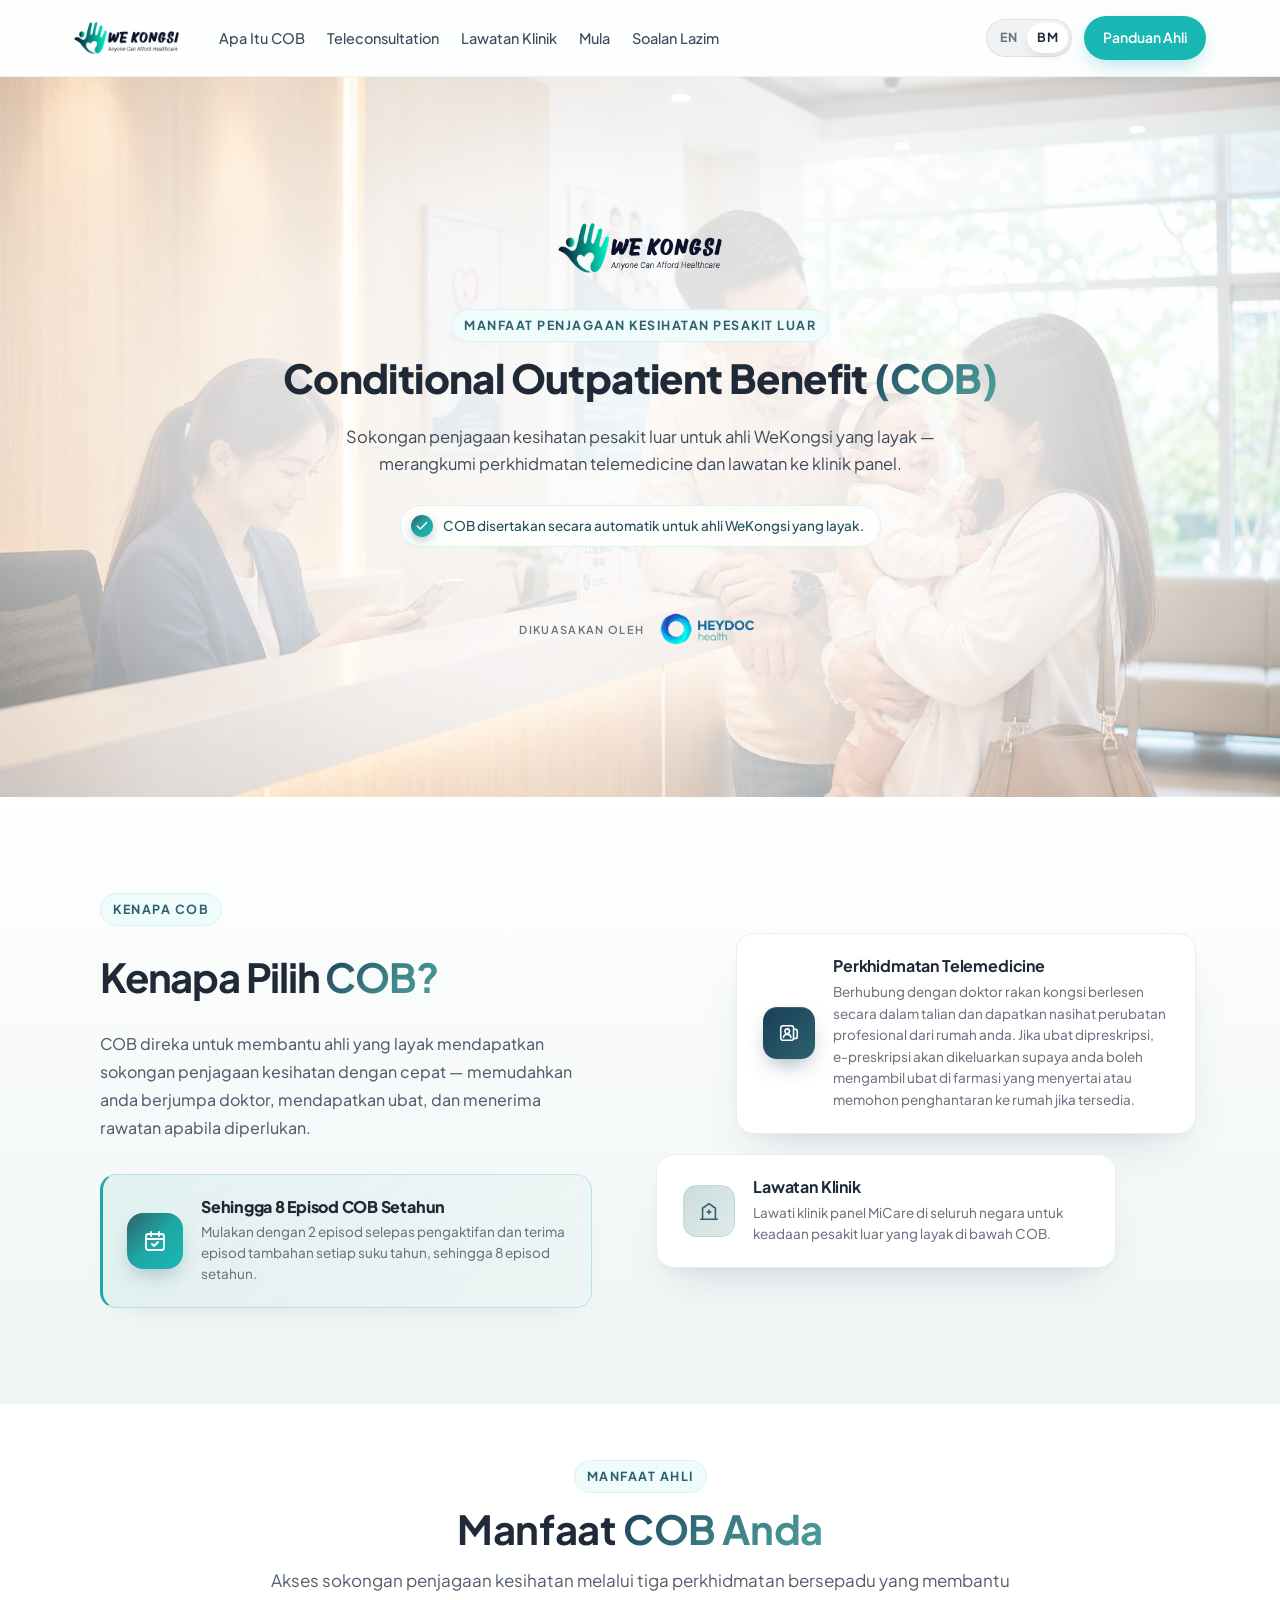
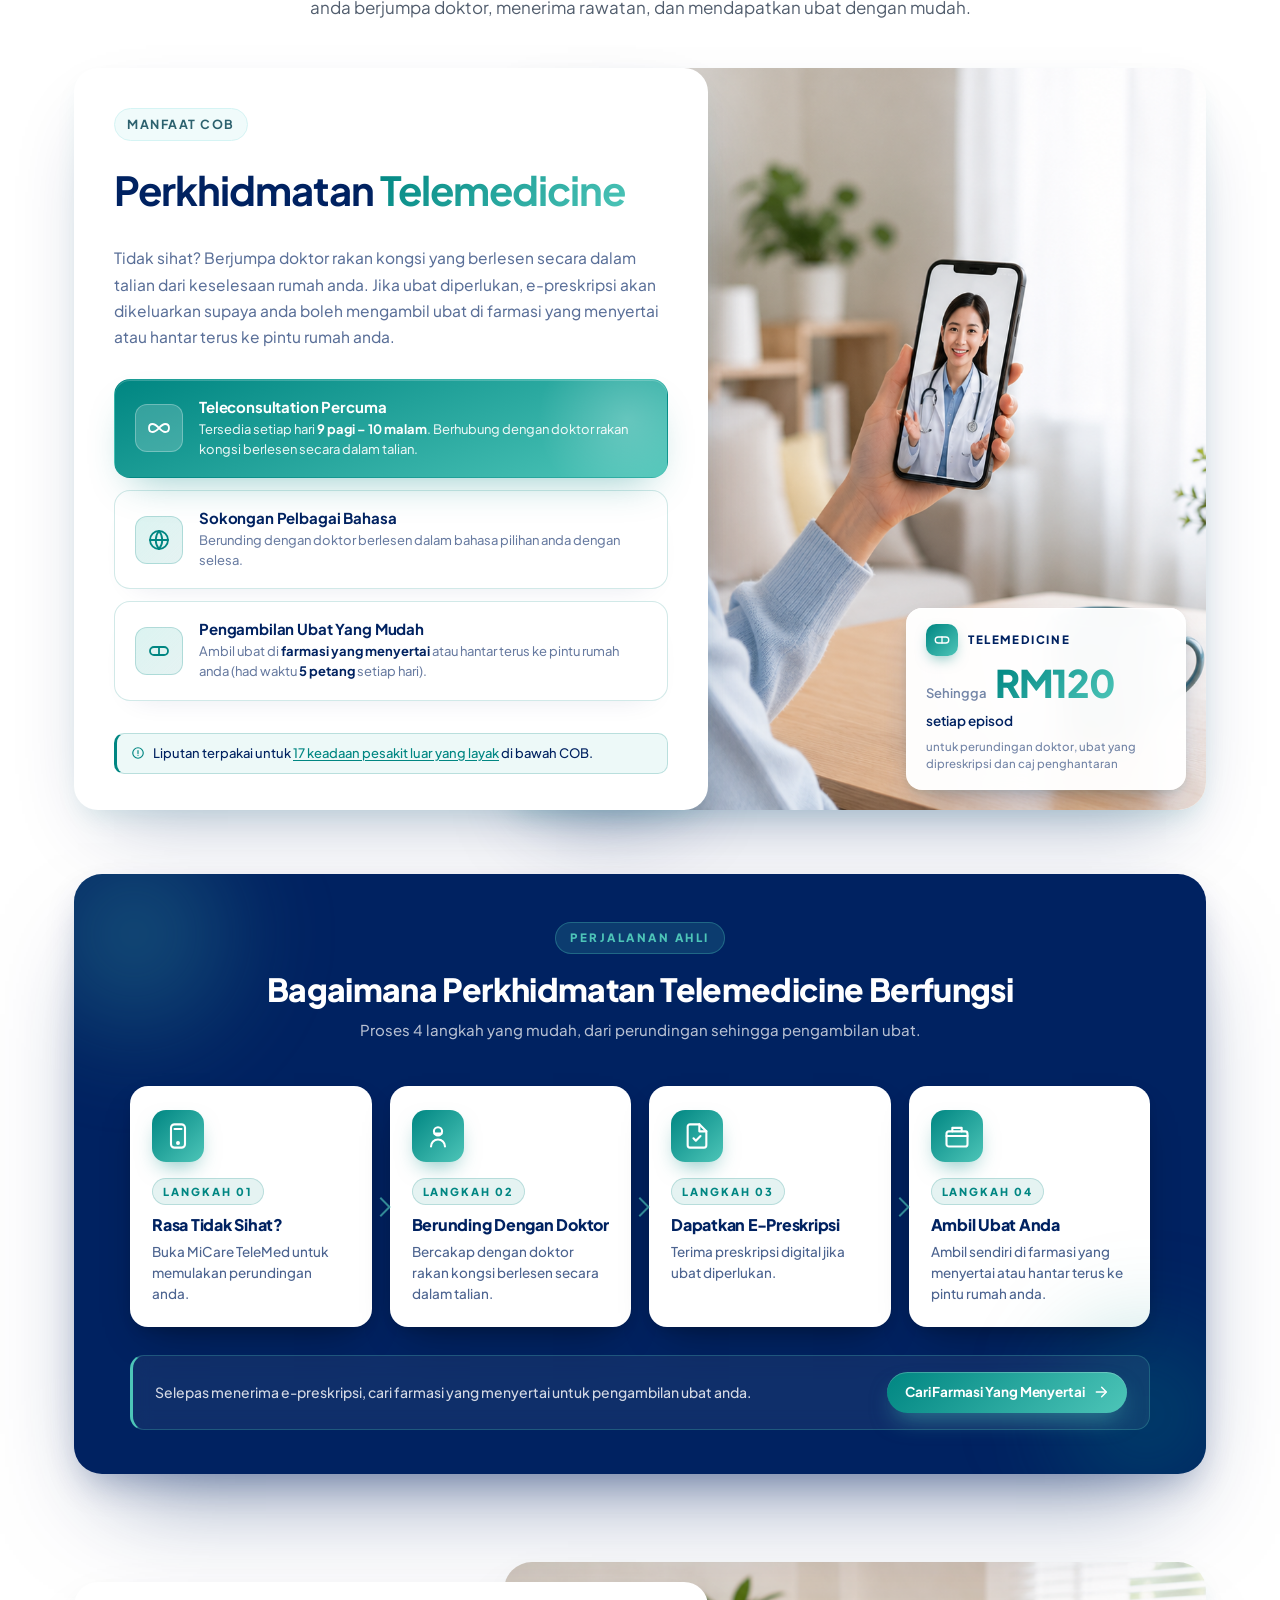
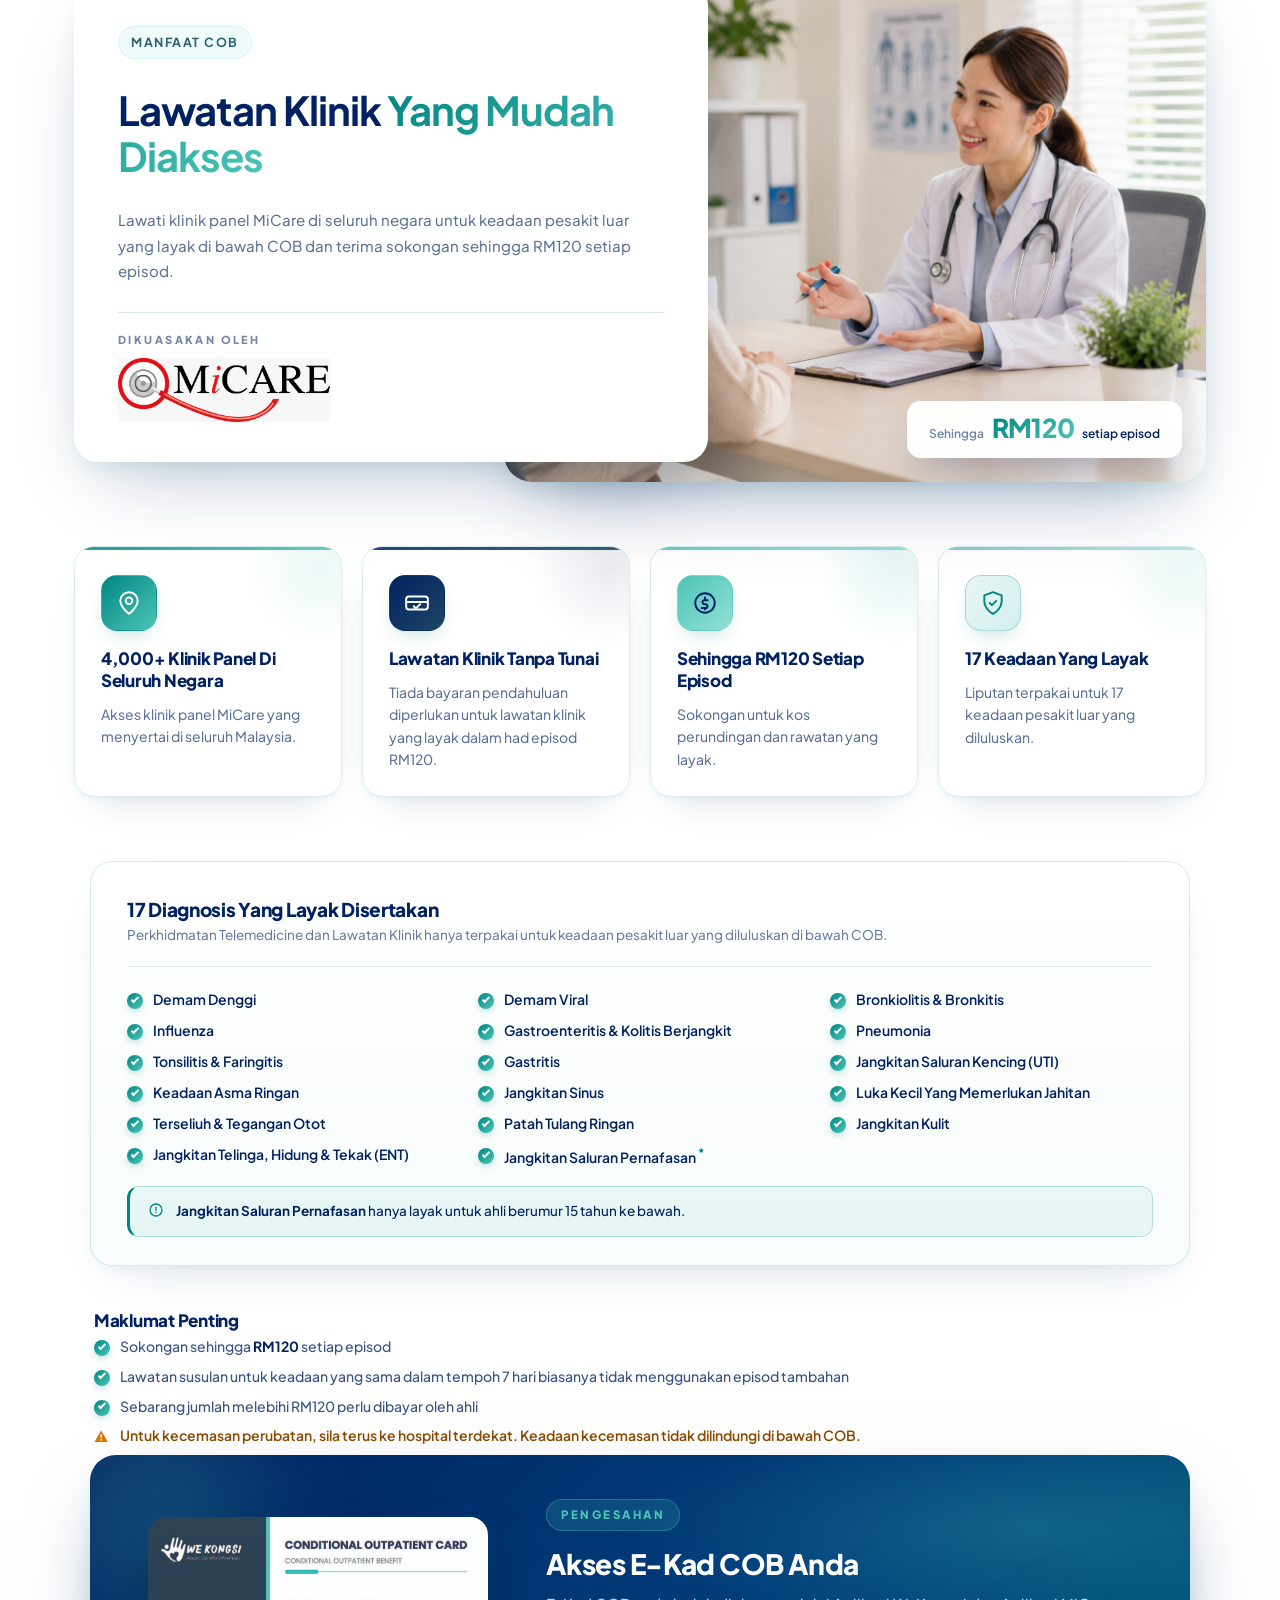
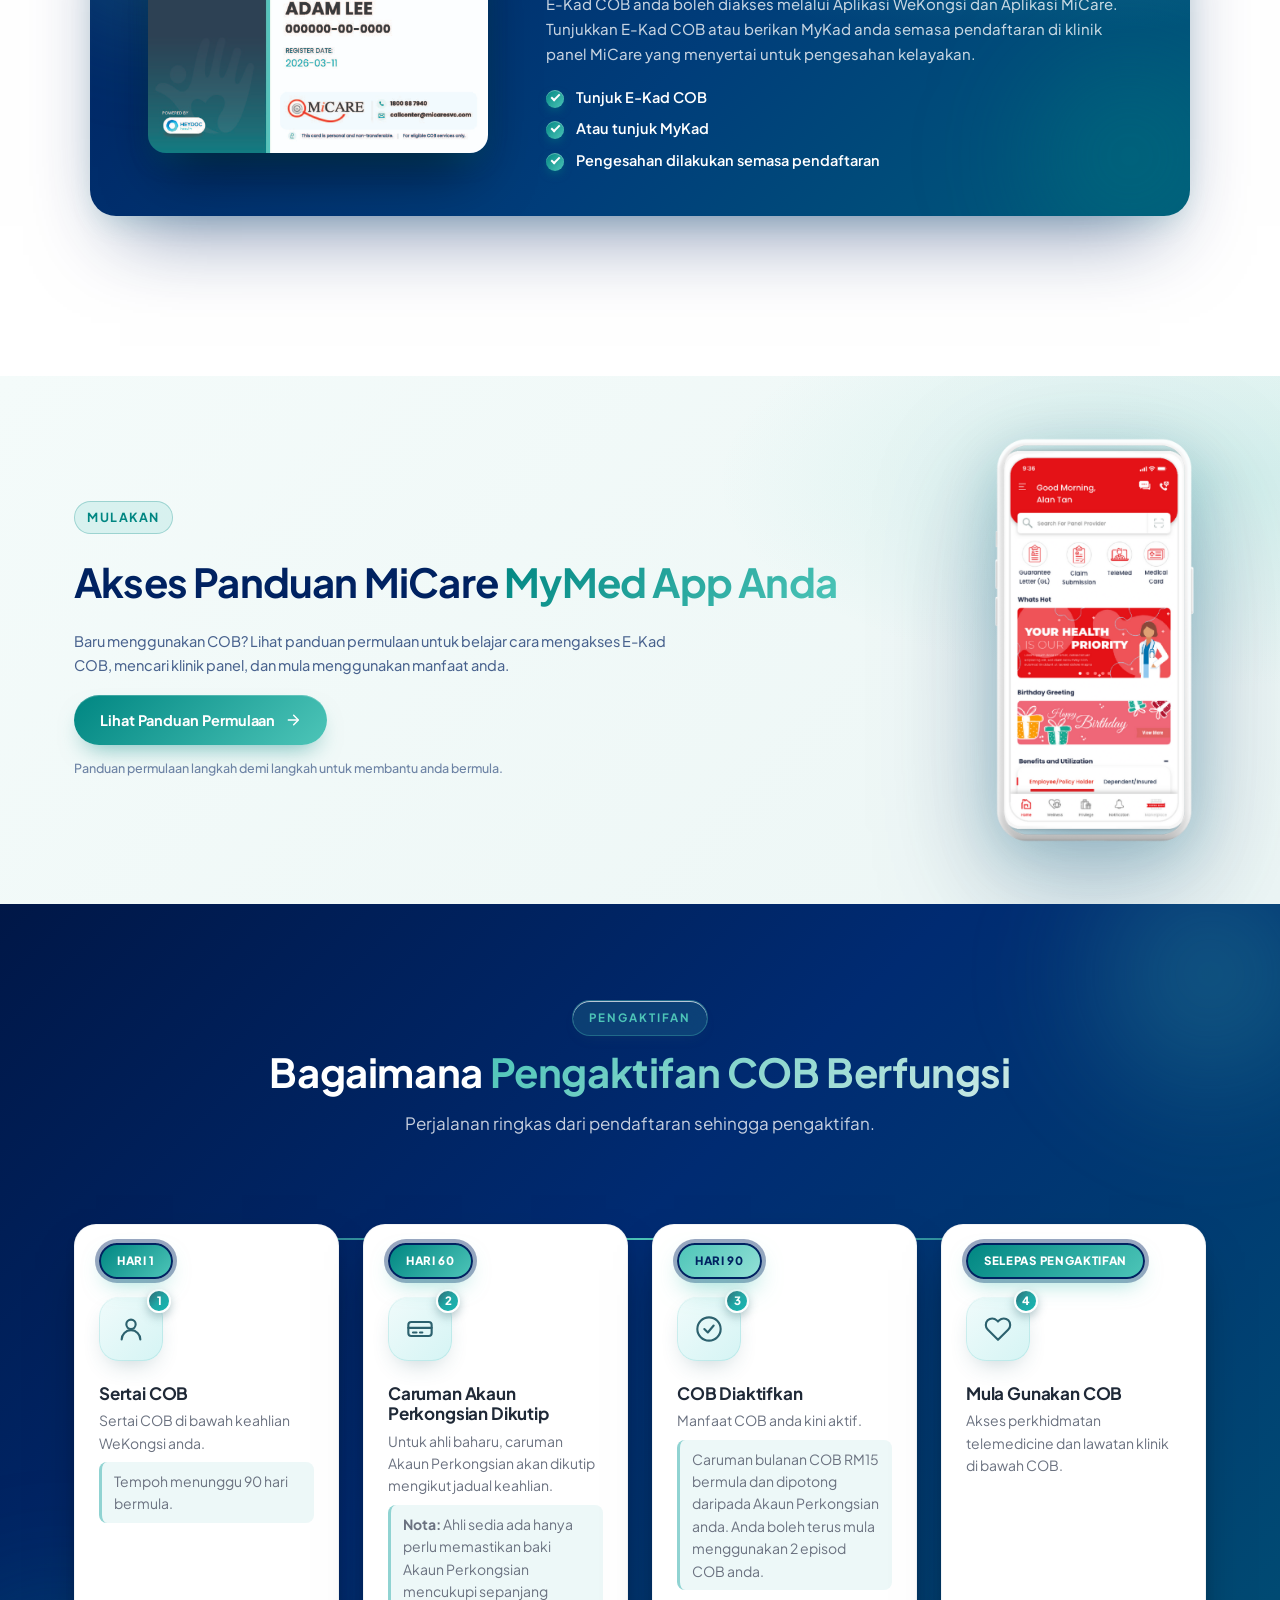
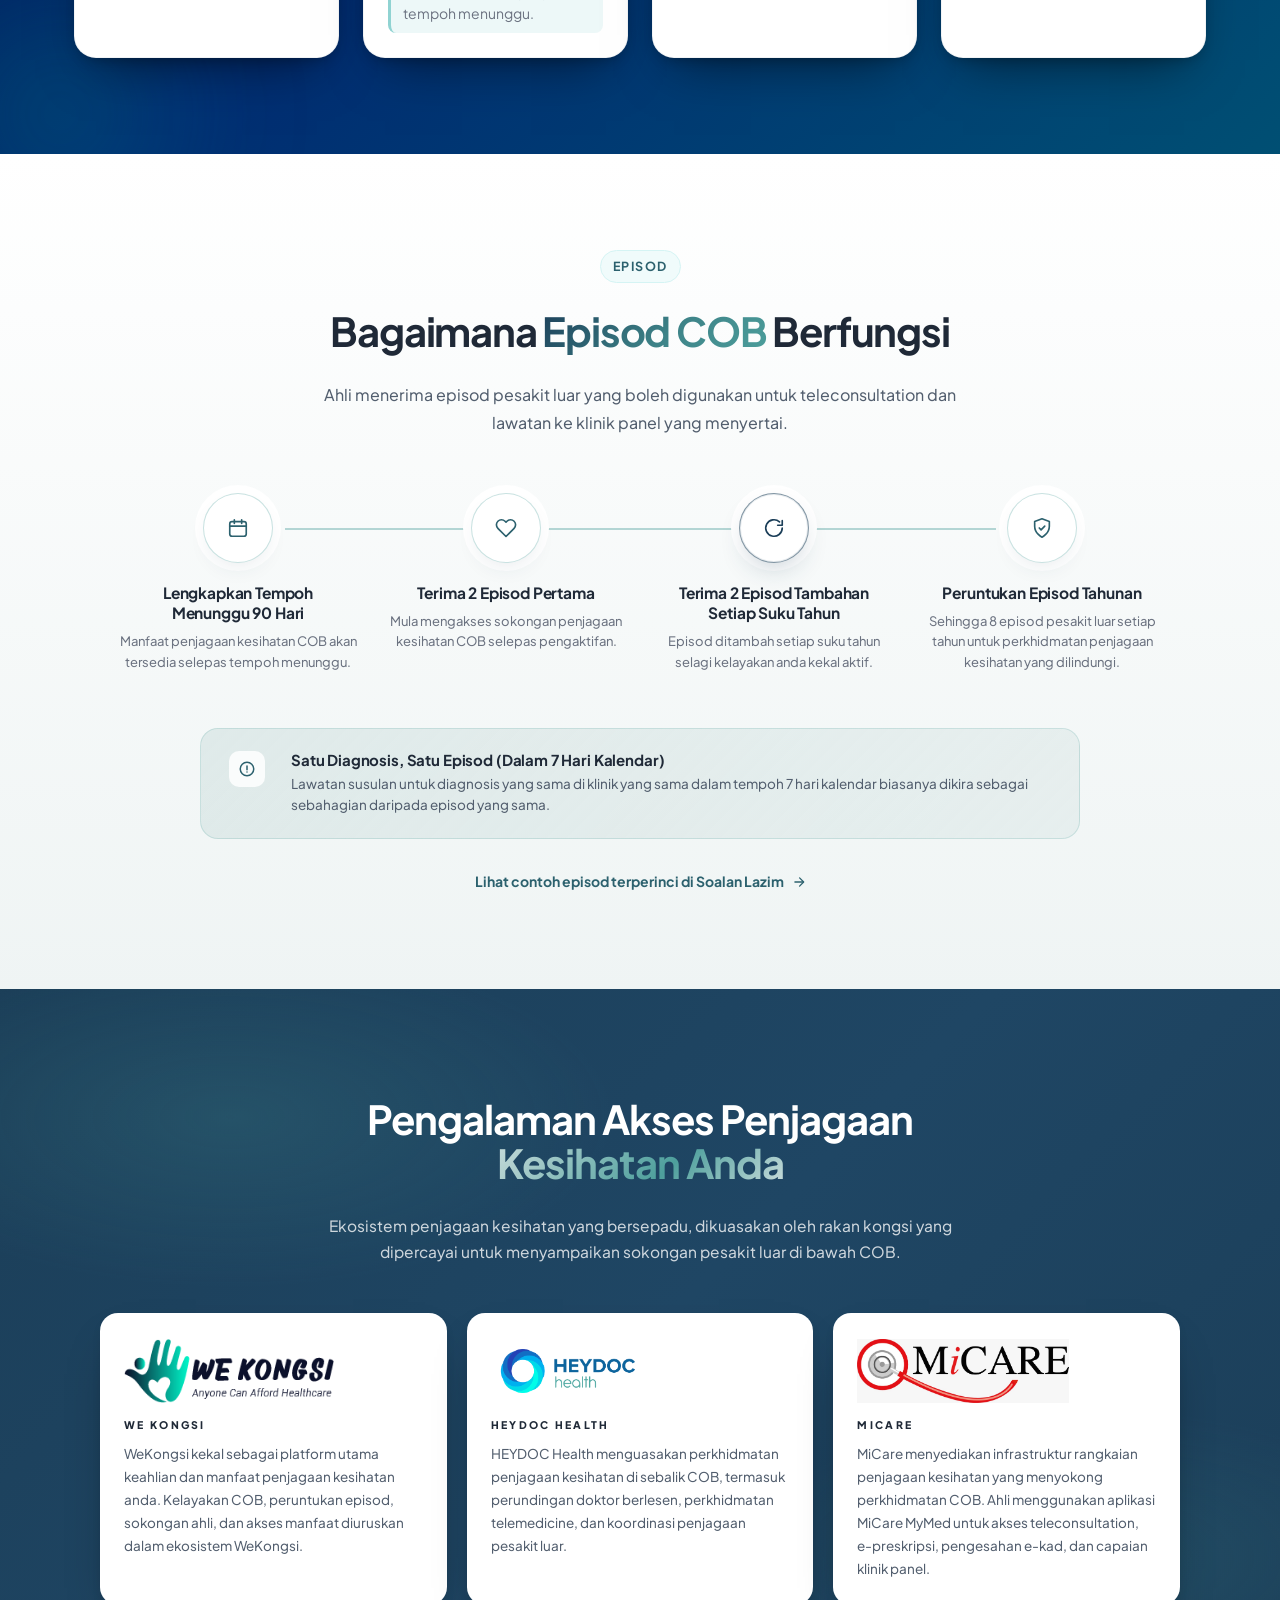
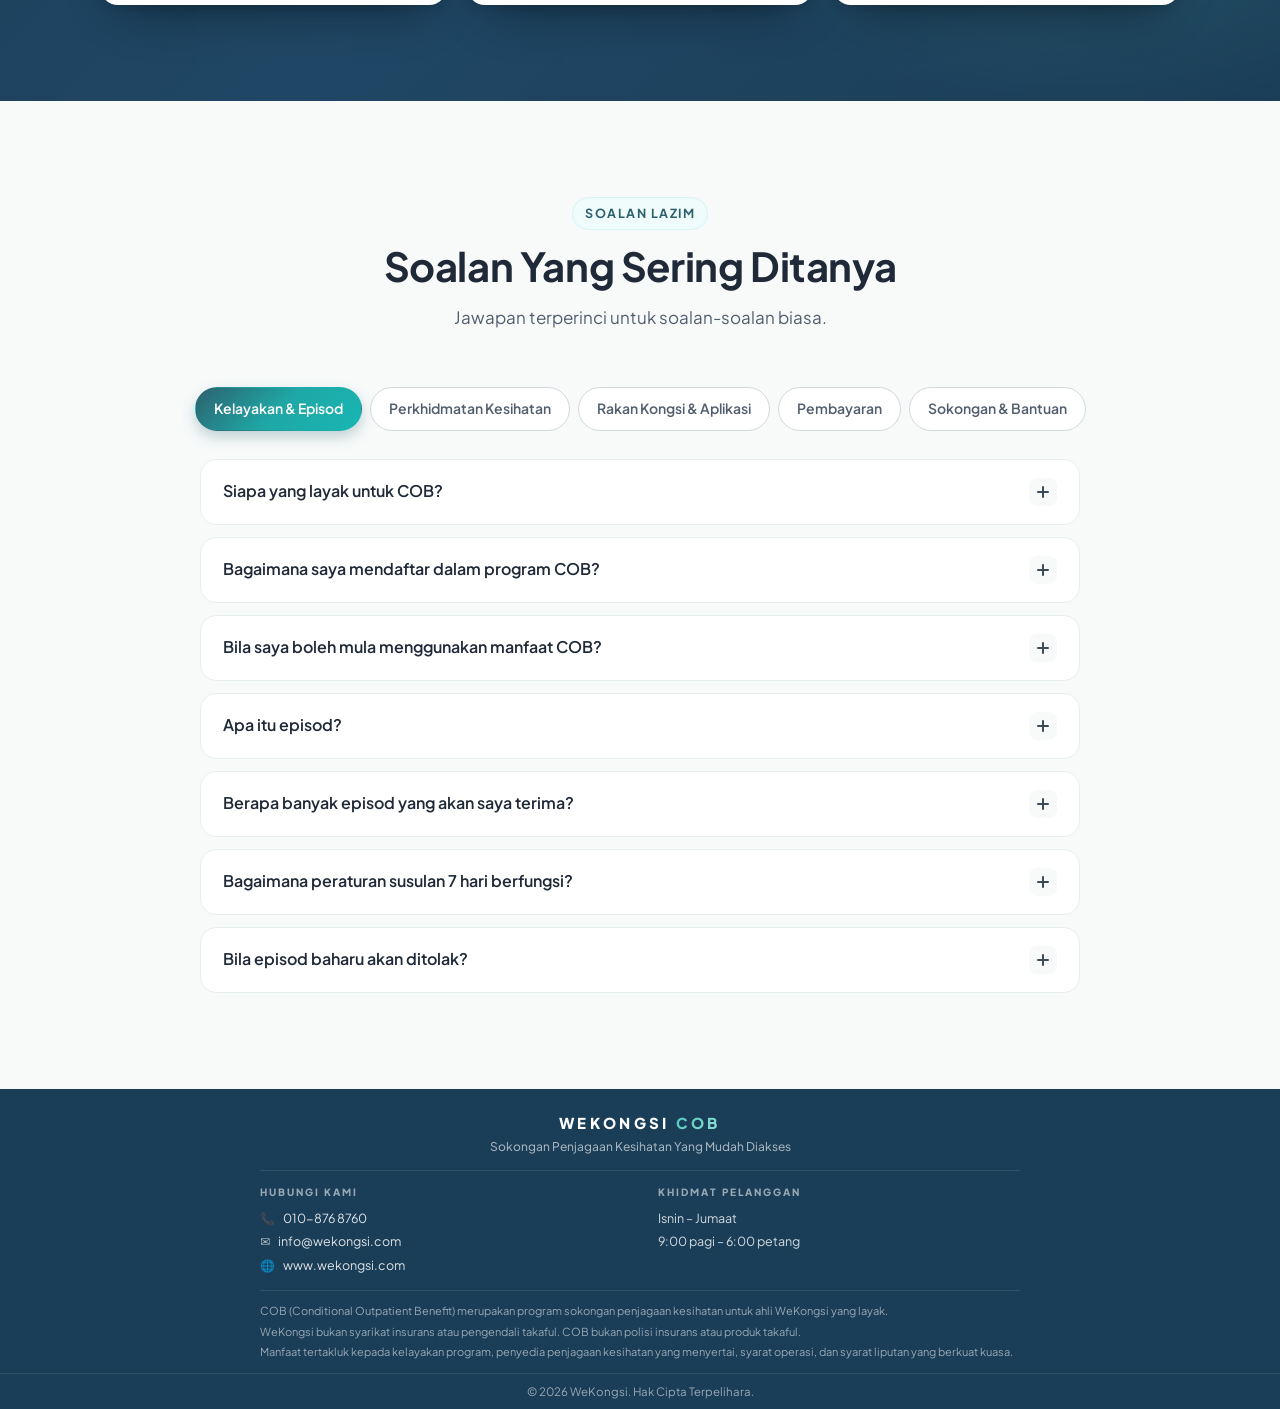
==== index-bm.html @ 865c1e7e "Reframe Benefit 01 as Telemedicine Services (RM120 combined cap) - Why COB: merge Complimentary Tele" ====
<!DOCTYPE html>
<html lang="ms">
<head>
  <meta charset="UTF-8" />
  <meta name="viewport" content="width=device-width, initial-scale=1.0" />
  <meta name="description" content="WeKongsi Conditional Outpatient Benefit (COB) — Sokongan penjagaan kesihatan pesakit luar melalui teleconsultation, sokongan farmasi, klinik panel, dan rawatan." />
  <title>WeKongsi COB — Manfaat Pesakit Luar Bersyarat</title>
  <link rel="preconnect" href="https://fonts.googleapis.com" />
  <link rel="preconnect" href="https://fonts.gstatic.com" crossorigin />
  <link href="https://fonts.googleapis.com/css2?family=Plus+Jakarta+Sans:wght@400;500;600;700;800&family=Inter:wght@400;500;600;700&display=swap" rel="stylesheet" />
  <link rel="stylesheet" href="styles.css?v=2026-06-tkn1" />
</head>
<body>

  <!-- NAVBAR -->
  <header class="nav">
    <div class="container nav__inner">
      <a class="nav__brand" href="#top" aria-label="Laman utama WeKongsi">
        <img src="wekongsilogo.jpg" alt="WeKongsi" class="nav__logo" />
      </a>
      <nav class="nav__links" aria-label="Utama">
        <a href="#what">Apa Itu COB</a>
        <a href="#teleconsult">Teleconsultation</a>
        <a href="#clinicvisit">Lawatan Klinik</a>
        <a href="#start">Mula</a>
        <a href="#faq">Soalan Lazim</a>
      </nav>
      <div class="nav__actions">
        <div class="nav__lang" role="group" aria-label="Bahasa">
          <a href="index.html" class="nav__lang-btn">EN</a>
          <a href="index-bm.html" class="nav__lang-btn is-active" aria-current="page">BM</a>
        </div>
        <a href="WeKongsi-Members-Onboarding-Deck-V2-June2026.pdf" target="_blank" rel="noopener" class="btn btn--primary btn--sm">Panduan Ahli</a>
      </div>
      <button class="nav__toggle" aria-label="Togol menu" aria-expanded="false">
        <span></span><span></span><span></span>
      </button>
    </div>
  </header>

  <main id="top">

    <!-- 1. HERO -->
    <section class="hero">
      <div class="hero__photo" aria-hidden="true"></div>
      <div class="hero__overlay" aria-hidden="true"></div>
      <div class="container hero__inner">
        <div class="hero__copy">
          <div class="hero__brandblock">
            <img src="wekongsilogo.jpg" alt="WeKongsi" class="hero__logo" />
          </div>

          <span class="eyebrow">Manfaat Penjagaan Kesihatan Pesakit Luar</span>
          <h1 class="hero__title">
            Conditional Outpatient Benefit <span class="grad">(COB)</span>
          </h1>
          <p class="hero__sub">
            Sokongan penjagaan kesihatan pesakit luar untuk ahli WeKongsi yang layak —
            merangkumi perkhidmatan telemedicine dan lawatan ke klinik panel.
          </p>

          <div class="hero__note">
            <span class="hero__noteicon">
              <svg viewBox="0 0 24 24" width="14" height="14" fill="none" stroke="currentColor" stroke-width="2.5" stroke-linecap="round" stroke-linejoin="round"><path d="M20 6 9 17l-5-5"/></svg>
            </span>
            COB disertakan secara automatik untuk ahli WeKongsi yang layak.
          </div>

          <div class="powered powered--big">
            <span class="powered__label">Dikuasakan oleh</span>
            <img src="heydoclogo.jpg" alt="HEYDOC Health" class="powered__logo" />
          </div>
        </div>
      </div>
    </section>

    <!-- 2. WHY COB -->
    <section id="what" class="section section--quiet">
      <div class="container">
        <div class="overview">
          <div class="overview__head">
            <span class="eyebrow">Kenapa COB</span>
            <h2 class="overview__title">Kenapa Pilih <span class="grad">COB?</span></h2>
            <p class="overview__desc">
              COB direka untuk membantu ahli yang layak mendapatkan sokongan penjagaan kesihatan dengan cepat — memudahkan anda berjumpa doktor, mendapatkan ubat, dan menerima rawatan apabila diperlukan.
            </p>
            <article class="overview__feature">
              <div class="overview__feature-icon">
                <svg viewBox="0 0 24 24" width="24" height="24" fill="none" stroke="currentColor" stroke-width="1.8" stroke-linecap="round" stroke-linejoin="round"><rect x="3" y="5" width="18" height="16" rx="2.5"/><path d="M3 10h18M8 3v4M16 3v4"/><path d="m9 15 2 2 4-4"/></svg>
              </div>
              <div class="overview__feature-body">
                <h3>Sehingga 8 Episod COB Setahun</h3>
                <p>Mulakan dengan 2 episod selepas pengaktifan dan terima episod tambahan setiap suku tahun, sehingga 8 episod setahun.</p>
              </div>
            </article>
          </div>

          <div class="overview__cards">
            <article class="ocard ocard--a">
              <div class="ocard__icon ocard__icon--dark">
                <svg viewBox="0 0 24 24" width="22" height="22" fill="none" stroke="currentColor" stroke-width="1.7" stroke-linecap="round" stroke-linejoin="round"><rect x="3" y="4" width="14" height="16" rx="2.5"/><circle cx="10" cy="10" r="2.5"/><path d="M6 17c0-2.2 1.8-3.5 4-3.5s4 1.3 4 3.5"/><path d="M17 8h2a2 2 0 0 1 2 2v6a2 2 0 0 1-2 2h-2"/></svg>
              </div>
              <div class="ocard__body">
                <h4>Perkhidmatan Telemedicine</h4>
                <p>Berhubung dengan doktor rakan kongsi berlesen secara dalam talian dan dapatkan nasihat perubatan profesional dari rumah anda. Jika ubat dipreskripsi, e-preskripsi akan dikeluarkan supaya anda boleh mengambil ubat di farmasi yang menyertai atau memohon penghantaran ke rumah jika tersedia.</p>
              </div>
            </article>
            <article class="ocard ocard--b">
              <div class="ocard__icon ocard__icon--soft">
                <svg viewBox="0 0 24 24" width="22" height="22" fill="none" stroke="currentColor" stroke-width="1.7" stroke-linecap="round" stroke-linejoin="round"><path d="M3 21h18"/><path d="M5 21V9l7-5 7 5v12"/><path d="M10 13h4M12 11v4"/></svg>
              </div>
              <div class="ocard__body">
                <h4>Lawatan Klinik</h4>
                <p>Lawati klinik panel MiCare di seluruh negara untuk keadaan pesakit luar yang layak di bawah COB.</p>
              </div>
            </article>
          </div>
        </div>
      </div>
    </section>

    <!-- Benefits intro heading -->
    <section id="benefits" class="section section--quiet benefits-intro">
      <div class="container">
        <div class="section__head section__head--center">
          <span class="eyebrow eyebrow--center">Manfaat Ahli</span>
          <h2>Manfaat <span class="grad">COB Anda</span></h2>
          <p class="lead">Akses sokongan penjagaan kesihatan melalui tiga perkhidmatan bersepadu yang membantu anda berjumpa doktor, menerima rawatan, dan mendapatkan ubat dengan mudah.</p>
        </div>
      </div>
    </section>

    <!-- 3. TELEMEDICINE SERVICES -->
    <section id="teleconsult" class="section tk-section">
      <div class="container">
        <div class="tk">
          <div class="tk__hero">
            <div class="tk__image">
              <img src="tele.jpg" alt="Perundingan doktor dalam talian melalui platform penjagaan kesihatan MiCare" />
              <div class="tk__overlay">
                <div class="tk__overlay-head">
                  <span class="tk__overlay-icon">
                    <svg viewBox="0 0 24 24" width="18" height="18" fill="none" stroke="currentColor" stroke-width="1.8" stroke-linecap="round" stroke-linejoin="round"><rect x="3" y="8" width="18" height="8" rx="4"/><path d="M12 8v8"/></svg>
                  </span>
                  <span class="tk__overlay-label">Telemedicine</span>
                </div>
                <div class="tk__overlay-amount">
                  <span class="tk__overlay-prefix">Sehingga</span>
                  <strong class="tk__overlay-big">RM120</strong>
                  <span class="tk__overlay-suffix">setiap episod</span>
                </div>
                <p class="tk__overlay-sub">untuk perundingan doktor, ubat yang dipreskripsi dan caj penghantaran</p>
              </div>
            </div>

            <div class="tk__head">
              <span class="eyebrow tk__eyebrow">Manfaat COB</span>
              <h2 class="tk__title">Perkhidmatan <span class="tk__title-grad">Telemedicine</span></h2>
              <p class="tk__lead">
                Tidak sihat? Berjumpa doktor rakan kongsi yang berlesen secara dalam talian dari keselesaan rumah anda. Jika ubat diperlukan, e-preskripsi akan dikeluarkan supaya anda boleh mengambil ubat di farmasi yang menyertai atau hantar terus ke pintu rumah anda.
              </p>

              <div class="tk-cards">
                <article class="tk-card tk-card--primary">
                  <div class="tk-card__icon">
                    <svg viewBox="0 0 24 24" width="24" height="24" fill="none" stroke="currentColor" stroke-width="1.8" stroke-linecap="round" stroke-linejoin="round"><path d="M18.178 8c5.096 0 5.096 8 0 8-5.095 0-7.133-8-12.739-8-4.585 0-4.585 8 0 8 5.606 0 7.644-8 12.739-8z"/></svg>
                  </div>
                  <div class="tk-card__body">
                    <h3>Teleconsultation Percuma</h3>
                    <p>Tersedia setiap hari <strong>9 pagi – 10 malam</strong>. Berhubung dengan doktor rakan kongsi berlesen secara dalam talian.</p>
                  </div>
                </article>

                <article class="tk-card">
                  <div class="tk-card__icon">
                    <svg viewBox="0 0 24 24" width="24" height="24" fill="none" stroke="currentColor" stroke-width="1.8" stroke-linecap="round" stroke-linejoin="round"><circle cx="12" cy="12" r="9"/><path d="M3 12h18"/><path d="M12 3a14 14 0 0 1 0 18M12 3a14 14 0 0 0 0 18"/></svg>
                  </div>
                  <div class="tk-card__body">
                    <h3>Sokongan Pelbagai Bahasa</h3>
                    <p>Berunding dengan doktor berlesen dalam bahasa pilihan anda dengan selesa.</p>
                  </div>
                </article>

                <article class="tk-card">
                  <div class="tk-card__icon">
                    <svg viewBox="0 0 24 24" width="24" height="24" fill="none" stroke="currentColor" stroke-width="1.8" stroke-linecap="round" stroke-linejoin="round"><rect x="3" y="8" width="18" height="8" rx="4"/><path d="M12 8v8"/></svg>
                  </div>
                  <div class="tk-card__body">
                    <h3>Pengambilan Ubat Yang Mudah</h3>
                    <p>Ambil ubat di <strong>farmasi yang menyertai</strong> atau hantar terus ke pintu rumah anda (had waktu <strong>5 petang</strong> setiap hari).</p>
                  </div>
                </article>
              </div>

              <p class="tk__note"><svg viewBox="0 0 24 24" width="14" height="14" fill="none" stroke="currentColor" stroke-width="2" stroke-linecap="round" stroke-linejoin="round"><circle cx="12" cy="12" r="9"/><path d="M12 8v5"/><path d="M12 16h.01"/></svg><span>Liputan terpakai untuk <a href="#diagnoses">17 keadaan pesakit luar yang layak</a> di bawah COB.</span></p>
            </div>
          </div>
        </div>
      </div>

      <!-- Journey Panel -->
      <div class="container">
        <div class="tk-journey">
          <div class="tk-journey__head">
            <span class="tk-journey__eyebrow">Perjalanan Ahli</span>
            <h3 class="tk-journey__title">Bagaimana Perkhidmatan Telemedicine Berfungsi</h3>
            <p class="tk-journey__desc">Proses 4 langkah yang mudah, dari perundingan sehingga pengambilan ubat.</p>
          </div>

          <ol class="tk-journey__steps">
            <li class="tk-jstep">
              <div class="tk-jstep__icon">
                <svg viewBox="0 0 24 24" width="28" height="28" fill="none" stroke="currentColor" stroke-width="1.8" stroke-linecap="round" stroke-linejoin="round"><rect x="6" y="2" width="12" height="20" rx="3"/><path d="M9 6h6"/><circle cx="12" cy="18" r="0.8" fill="currentColor"/></svg>
              </div>
              <span class="tk-jstep__num">Langkah 01</span>
              <h4>Rasa Tidak Sihat?</h4>
              <p>Buka MiCare TeleMed untuk memulakan perundingan anda.</p>
            </li>

            <li class="tk-jstep">
              <div class="tk-jstep__icon">
                <svg viewBox="0 0 24 24" width="28" height="28" fill="none" stroke="currentColor" stroke-width="1.8" stroke-linecap="round" stroke-linejoin="round"><circle cx="12" cy="8" r="3.5"/><path d="M6 21c0-3.5 2.7-6 6-6s6 2.5 6 6"/><path d="M9 10h6"/></svg>
              </div>
              <span class="tk-jstep__num">Langkah 02</span>
              <h4>Berunding Dengan Doktor</h4>
              <p>Bercakap dengan doktor rakan kongsi berlesen secara dalam talian.</p>
            </li>

            <li class="tk-jstep">
              <div class="tk-jstep__icon">
                <svg viewBox="0 0 24 24" width="28" height="28" fill="none" stroke="currentColor" stroke-width="1.8" stroke-linecap="round" stroke-linejoin="round"><path d="M14 2H6a2 2 0 0 0-2 2v16a2 2 0 0 0 2 2h12a2 2 0 0 0 2-2V8z"/><path d="M14 2v6h6"/><path d="m9 14 2 2 4-4"/></svg>
              </div>
              <span class="tk-jstep__num">Langkah 03</span>
              <h4>Dapatkan E-Preskripsi</h4>
              <p>Terima preskripsi digital jika ubat diperlukan.</p>
            </li>

            <li class="tk-jstep">
              <div class="tk-jstep__icon">
                <svg viewBox="0 0 24 24" width="28" height="28" fill="none" stroke="currentColor" stroke-width="1.8" stroke-linecap="round" stroke-linejoin="round"><rect x="3" y="8" width="18" height="13" rx="2"/><path d="M3 12h18M8 8V5h8v3"/></svg>
              </div>
              <span class="tk-jstep__num">Langkah 04</span>
              <h4>Ambil Ubat Anda</h4>
              <p>Ambil sendiri di farmasi yang menyertai atau hantar terus ke pintu rumah anda.</p>
            </li>
          </ol>

          <!-- Utility row -->
          <div class="tk-utility">
            <p class="tk-utility__text">Selepas menerima e-preskripsi, cari farmasi yang menyertai untuk pengambilan ubat anda.</p>
            <a href="https://www.alpropharmacy.com/pages/store-locator?srsltid=AfmBOora_I6QwItGNiEFD3XqqOyM37XngH6BJ7XRexeMkI8Rf5rtZFUf" target="_blank" rel="noopener" class="tk-utility__btn">
              Cari Farmasi Yang Menyertai
              <svg viewBox="0 0 24 24" width="16" height="16" fill="none" stroke="currentColor" stroke-width="2.2" stroke-linecap="round" stroke-linejoin="round"><path d="M5 12h14"/><path d="m13 5 7 7-7 7"/></svg>
            </a>
          </div>
        </div>
      </div>

    </section>


    <!-- 4. CLINIC VISITS -->
    <section id="clinicvisit" class="section cv-section">
      <div class="container">

        <div class="cv-hero-split">
          <div class="cv-hero-split__image">
            <img src="common.jpg" alt="Doktor berunding dengan pesakit di klinik panel MiCare" />
            <div class="cv-hero-split__badge">
              <span class="cv-hero-split__badge-prefix">Sehingga</span>
              <strong class="cv-hero-split__badge-amount">RM120</strong>
              <span class="cv-hero-split__badge-suffix">setiap episod</span>
            </div>
          </div>
          <div class="cv-hero-split__panel">
            <span class="eyebrow cv-hero-split__eyebrow">Manfaat COB</span>
            <h2 class="cv-hero-split__title">Lawatan Klinik <span class="cv-head__grad">Yang Mudah Diakses</span></h2>
            <p class="cv-hero-split__desc">
              Lawati klinik panel MiCare di seluruh negara untuk keadaan pesakit luar yang layak di bawah COB dan terima sokongan sehingga RM120 setiap episod.
            </p>
            <div class="cv-poweredby">
              <span class="cv-poweredby__label">Dikuasakan oleh</span>
              <img src="micare.jpg" alt="MiCare" class="cv-poweredby__logo" />
            </div>
          </div>
        </div>

        <!-- 4 feature cards -->
        <div class="cvf-grid">
          <article class="cvf-card cvf-card--primary">
            <div class="cvf-card__icon">
              <svg viewBox="0 0 24 24" width="26" height="26" fill="none" stroke="currentColor" stroke-width="1.8" stroke-linecap="round" stroke-linejoin="round"><path d="M12 2a8 8 0 0 0-8 8c0 6 8 12 8 12s8-6 8-12a8 8 0 0 0-8-8z"/><circle cx="12" cy="10" r="3"/></svg>
            </div>
            <h3 class="cvf-card__title">4,000+ Klinik Panel Di Seluruh Negara</h3>
            <p class="cvf-card__desc">Akses klinik panel MiCare yang menyertai di seluruh Malaysia.</p>
          </article>

          <article class="cvf-card cvf-card--navy">
            <div class="cvf-card__icon">
              <svg viewBox="0 0 24 24" width="26" height="26" fill="none" stroke="currentColor" stroke-width="1.8" stroke-linecap="round" stroke-linejoin="round"><rect x="2" y="6" width="20" height="12" rx="2.5"/><path d="M2 11h20"/><path d="m9 15 2 2 4-4"/></svg>
            </div>
            <h3 class="cvf-card__title">Lawatan Klinik Tanpa Tunai</h3>
            <p class="cvf-card__desc">Tiada bayaran pendahuluan diperlukan untuk lawatan klinik yang layak dalam had episod RM120.</p>
          </article>

          <article class="cvf-card cvf-card--accent">
            <div class="cvf-card__icon">
              <svg viewBox="0 0 24 24" width="26" height="26" fill="none" stroke="currentColor" stroke-width="1.8" stroke-linecap="round" stroke-linejoin="round"><circle cx="12" cy="12" r="9"/><path d="M14.5 9.5h-3a1.8 1.8 0 0 0 0 3.6h1a1.8 1.8 0 0 1 0 3.6h-3.5"/><path d="M12 7v1.5M12 16.5V18"/></svg>
            </div>
            <h3 class="cvf-card__title">Sehingga RM120 Setiap Episod</h3>
            <p class="cvf-card__desc">Sokongan untuk kos perundingan dan rawatan yang layak.</p>
          </article>

          <article class="cvf-card cvf-card--soft">
            <div class="cvf-card__icon">
              <svg viewBox="0 0 24 24" width="26" height="26" fill="none" stroke="currentColor" stroke-width="1.8" stroke-linecap="round" stroke-linejoin="round"><path d="M12 22s8-4 8-12V5l-8-3-8 3v5c0 8 8 12 8 12z"/><path d="m9 12 2 2 4-4"/></svg>
            </div>
            <h3 class="cvf-card__title">17 Keadaan Yang Layak</h3>
            <p class="cvf-card__desc">Liputan terpakai untuk 17 keadaan pesakit luar yang diluluskan.</p>
          </article>
        </div>
      </div>

      <!-- Eligible Conditions -->
      <div class="container">
        <div class="cv-cond" id="diagnoses">
          <div class="cv-cond__head">
            <div>
              <h3 class="cv-cond__title">17 Diagnosis Yang Layak Disertakan</h3>
              <p class="cv-cond__desc">Perkhidmatan Telemedicine dan Lawatan Klinik hanya terpakai untuk keadaan pesakit luar yang diluluskan di bawah COB.</p>
            </div>
          </div>

          <ul class="cv-cond__list">
            <li>Demam Denggi</li>
            <li>Demam Viral</li>
            <li>Bronkiolitis &amp; Bronkitis</li>
            <li>Influenza</li>
            <li>Gastroenteritis &amp; Kolitis Berjangkit</li>
            <li>Pneumonia</li>
            <li>Tonsilitis &amp; Faringitis</li>
            <li>Gastritis</li>
            <li>Jangkitan Saluran Kencing (UTI)</li>
            <li>Keadaan Asma Ringan</li>
            <li>Jangkitan Sinus</li>
            <li>Luka Kecil Yang Memerlukan Jahitan</li>
            <li>Terseliuh &amp; Tegangan Otot</li>
            <li>Patah Tulang Ringan</li>
            <li>Jangkitan Kulit</li>
            <li>Jangkitan Telinga, Hidung &amp; Tekak (ENT)</li>
            <li>Jangkitan Saluran Pernafasan<sup>*</sup></li>
          </ul>

          <div class="cv-cond__note">
            <svg viewBox="0 0 24 24" width="16" height="16" fill="none" stroke="currentColor" stroke-width="2" stroke-linecap="round" stroke-linejoin="round"><circle cx="12" cy="12" r="9"/><path d="M12 8v5"/><path d="M12 16h.01"/></svg>
            <p><strong>Jangkitan Saluran Pernafasan</strong> hanya layak untuk ahli berumur 15 tahun ke bawah.</p>
          </div>
        </div>
      </div>

      <!-- Important Information -->
      <div class="container">
        <div class="cv-notes">
          <h3 class="cv-notes__title">Maklumat Penting</h3>
          <ul class="cv-notes__list">
            <li>Sokongan sehingga <strong>RM120</strong> setiap episod</li>
            <li>Lawatan susulan untuk keadaan yang sama dalam tempoh 7 hari biasanya tidak menggunakan episod tambahan</li>
            <li>Sebarang jumlah melebihi RM120 perlu dibayar oleh ahli</li>
            <li class="cv-notes__warn">Untuk kecemasan perubatan, sila terus ke hospital terdekat. Keadaan kecemasan tidak dilindungi di bawah COB.</li>
          </ul>
        </div>
      </div>

      <!-- E-Card Verification -->
      <div class="container">
        <div class="cv-verify">
          <div class="cv-verify__visual">
            <img src="card.jpg" alt="E-Kad Ahli COB" class="cv-verify__cardimg" />
          </div>
          <div class="cv-verify__body">
            <span class="cv-verify__eyebrow">Pengesahan</span>
            <h3 class="cv-verify__title">Akses E-Kad COB Anda</h3>
            <p class="cv-verify__desc">E-Kad COB anda boleh diakses melalui Aplikasi WeKongsi dan Aplikasi MiCare. Tunjukkan E-Kad COB atau berikan MyKad anda semasa pendaftaran di klinik panel MiCare yang menyertai untuk pengesahan kelayakan.</p>
            <ul class="cv-verify__list">
              <li>Tunjuk E-Kad COB</li>
              <li>Atau tunjuk MyKad</li>
              <li>Pengesahan dilakukan semasa pendaftaran</li>
            </ul>
          </div>
        </div>
      </div>
    </section>

    <!-- 4c. MICARE APP CTA -->
    <section id="app-guide" class="section app-cta">
      <div class="container">
        <div class="app-cta__inner">
          <div class="app-cta__copy">
            <span class="eyebrow app-cta__eyebrow">Mulakan</span>
            <h2 class="app-cta__title">Akses Panduan MiCare <span class="app-cta__grad">MyMed App Anda</span></h2>
            <p class="app-cta__desc">
              Baru menggunakan COB? Lihat panduan permulaan untuk belajar cara mengakses E-Kad COB, mencari klinik panel, dan mula menggunakan manfaat anda.
            </p>
            <a href="WeKongsi-Members-Onboarding-Deck-V2-June2026.pdf" target="_blank" rel="noopener" class="app-cta__btn">
              Lihat Panduan Permulaan
              <svg viewBox="0 0 24 24" width="18" height="18" fill="none" stroke="currentColor" stroke-width="2.2" stroke-linecap="round" stroke-linejoin="round"><path d="M5 12h14"/><path d="m13 5 7 7-7 7"/></svg>
            </a>
            <p class="app-cta__note">Panduan permulaan langkah demi langkah untuk membantu anda bermula.</p>
          </div>
          <div class="app-cta__visual">
            <img src="phone.jpg.png" alt="Pratonton Aplikasi MiCare MyMed" class="app-cta__phone" />
          </div>
        </div>
      </div>
    </section>

    <!-- 5. COB ACTIVATION -->
    <section id="start" class="section section--enrol-bg">
      <div class="container">
        <div class="section__head section__head--center">
          <span class="eyebrow eyebrow--center eyebrow--glass">Pengaktifan</span>
          <h2>Bagaimana <span class="grad-light">Pengaktifan COB Berfungsi</span></h2>
          <p class="lead">Perjalanan ringkas dari pendaftaran sehingga pengaktifan.</p>
        </div>

        <ol class="steps steps--timeline">
          <li class="step">
            <span class="step__day">Hari 1</span>
            <div class="step__icon">
              <svg viewBox="0 0 24 24" width="28" height="28" fill="none" stroke="currentColor" stroke-width="1.8" stroke-linecap="round" stroke-linejoin="round"><circle cx="12" cy="8" r="4"/><path d="M20 21a8 8 0 1 0-16 0"/></svg>
              <span class="step__num">1</span>
            </div>
            <h4>Sertai COB</h4>
            <p>Sertai COB di bawah keahlian WeKongsi anda.</p>
            <p class="step__hint">Tempoh menunggu 90 hari bermula.</p>
          </li>
          <li class="step">
            <span class="step__day">Hari 60</span>
            <div class="step__icon">
              <svg viewBox="0 0 24 24" width="28" height="28" fill="none" stroke="currentColor" stroke-width="1.8" stroke-linecap="round" stroke-linejoin="round"><rect x="2" y="6" width="20" height="12" rx="2.5"/><path d="M2 11h20"/><path d="M6 15h3M12 15h2"/></svg>
              <span class="step__num">2</span>
            </div>
            <h4>Caruman Akaun Perkongsian Dikutip</h4>
            <p>Untuk ahli baharu, caruman Akaun Perkongsian akan dikutip mengikut jadual keahlian.</p>
            <p class="step__hint"><strong>Nota:</strong> Ahli sedia ada hanya perlu memastikan baki Akaun Perkongsian mencukupi sepanjang tempoh menunggu.</p>
          </li>
          <li class="step">
            <span class="step__day step__day--accent">Hari 90</span>
            <div class="step__icon">
              <svg viewBox="0 0 24 24" width="28" height="28" fill="none" stroke="currentColor" stroke-width="1.8" stroke-linecap="round" stroke-linejoin="round"><circle cx="12" cy="12" r="10"/><path d="m8 12 3 3 5-6"/></svg>
              <span class="step__num">3</span>
            </div>
            <h4>COB Diaktifkan</h4>
            <p>Manfaat COB anda kini aktif.</p>
            <p class="step__hint">Caruman bulanan COB RM15 bermula dan dipotong daripada Akaun Perkongsian anda. Anda boleh terus mula menggunakan 2 episod COB anda.</p>
          </li>
          <li class="step">
            <span class="step__day">Selepas Pengaktifan</span>
            <div class="step__icon">
              <svg viewBox="0 0 24 24" width="28" height="28" fill="none" stroke="currentColor" stroke-width="1.8" stroke-linecap="round" stroke-linejoin="round"><path d="M20.84 4.6a5.5 5.5 0 0 0-7.78 0L12 5.67l-1.06-1.07a5.5 5.5 0 1 0-7.78 7.78l1.06 1.07L12 21.23l7.78-7.78 1.06-1.07a5.5 5.5 0 0 0 0-7.78z"/></svg>
              <span class="step__num">4</span>
            </div>
            <h4>Mula Gunakan COB</h4>
            <p>Akses perkhidmatan telemedicine dan lawatan klinik di bawah COB.</p>
          </li>
        </ol>

      </div>
    </section>

    <!-- 6. HOW EPISODES WORK -->
    <section id="episodes" class="section section--quiet">
      <div class="container">
        <div class="episodes">
          <div class="episodes__head">
            <span class="eyebrow">Episod</span>
            <h2 class="episodes__title">Bagaimana <span class="grad">Episod COB</span> Berfungsi</h2>
            <p class="episodes__desc">
              Ahli menerima episod pesakit luar yang boleh digunakan untuk teleconsultation dan lawatan ke klinik panel yang menyertai.
            </p>
          </div>

          <ol class="estages">
            <li class="estage">
              <div class="estage__icon">
                <svg viewBox="0 0 24 24" width="22" height="22" fill="none" stroke="currentColor" stroke-width="1.8" stroke-linecap="round" stroke-linejoin="round"><rect x="3" y="5" width="18" height="16" rx="2.5"/><path d="M3 10h18M8 3v4M16 3v4"/></svg>
              </div>
              <h4>Lengkapkan Tempoh Menunggu 90 Hari</h4>
              <p>Manfaat penjagaan kesihatan COB akan tersedia selepas tempoh menunggu.</p>
            </li>
            <li class="estage">
              <div class="estage__icon">
                <svg viewBox="0 0 24 24" width="22" height="22" fill="none" stroke="currentColor" stroke-width="1.8" stroke-linecap="round" stroke-linejoin="round"><path d="M20.84 4.6a5.5 5.5 0 0 0-7.78 0L12 5.67l-1.06-1.07a5.5 5.5 0 1 0-7.78 7.78l1.06 1.07L12 21.23l7.78-7.78 1.06-1.07a5.5 5.5 0 0 0 0-7.78z"/></svg>
              </div>
              <h4>Terima 2 Episod Pertama</h4>
              <p>Mula mengakses sokongan penjagaan kesihatan COB selepas pengaktifan.</p>
            </li>
            <li class="estage estage--active">
              <div class="estage__icon">
                <svg viewBox="0 0 24 24" width="22" height="22" fill="none" stroke="currentColor" stroke-width="1.8" stroke-linecap="round" stroke-linejoin="round"><path d="M21 12a9 9 0 1 1-3-6.7"/><path d="M21 4v5h-5"/></svg>
              </div>
              <h4>Terima 2 Episod Tambahan Setiap Suku Tahun</h4>
              <p>Episod ditambah setiap suku tahun selagi kelayakan anda kekal aktif.</p>
            </li>
            <li class="estage">
              <div class="estage__icon">
                <svg viewBox="0 0 24 24" width="22" height="22" fill="none" stroke="currentColor" stroke-width="1.8" stroke-linecap="round" stroke-linejoin="round"><path d="M12 22s8-4 8-12V5l-8-3-8 3v5c0 8 8 12 8 12z"/><path d="m9 12 2 2 4-4"/></svg>
              </div>
              <h4>Peruntukan Episod Tahunan</h4>
              <p>Sehingga 8 episod pesakit luar setiap tahun untuk perkhidmatan penjagaan kesihatan yang dilindungi.</p>
            </li>
          </ol>

          <div class="enote">
            <div class="enote__icon">
              <svg viewBox="0 0 24 24" width="18" height="18" fill="none" stroke="currentColor" stroke-width="2" stroke-linecap="round" stroke-linejoin="round"><circle cx="12" cy="12" r="9"/><path d="M12 8v5"/><path d="M12 16h.01"/></svg>
            </div>
            <div class="enote__body">
              <h4>Satu Diagnosis, Satu Episod (Dalam 7 Hari Kalendar)</h4>
              <p>Lawatan susulan untuk diagnosis yang sama di klinik yang sama dalam tempoh 7 hari kalendar biasanya dikira sebagai sebahagian daripada episod yang sama.</p>
            </div>
          </div>

          <a href="#faq" class="enote__faq-link">
            Lihat contoh episod terperinci di Soalan Lazim
            <svg viewBox="0 0 24 24" width="14" height="14" fill="none" stroke="currentColor" stroke-width="2.2" stroke-linecap="round" stroke-linejoin="round"><path d="M5 12h14"/><path d="m13 5 7 7-7 7"/></svg>
          </a>
        </div>
      </div>
    </section>

    <!-- 7. HEALTHCARE ACCESS EXPERIENCE -->
    <section id="ecosystem" class="section section--dark">
      <div class="container">
        <div class="ecosystem">
          <div class="ecosystem__head">
            <h2 class="ecosystem__title">Pengalaman Akses Penjagaan <span class="grad-light">Kesihatan Anda</span></h2>
            <p class="ecosystem__desc">
              Ekosistem penjagaan kesihatan yang bersepadu, dikuasakan oleh rakan kongsi yang dipercayai untuk menyampaikan sokongan pesakit luar di bawah COB.
            </p>
          </div>

          <div class="ecosystem__grid">
            <article class="eco4">
              <div class="eco4__logo">
                <img src="wekongsilogo.jpg" alt="WeKongsi" />
              </div>
              <span class="eco4__name">WE KONGSI</span>
              <p>
                WeKongsi kekal sebagai platform utama keahlian dan manfaat penjagaan kesihatan anda. Kelayakan COB, peruntukan episod, sokongan ahli, dan akses manfaat diuruskan dalam ekosistem WeKongsi.
              </p>
            </article>
            <article class="eco4">
              <div class="eco4__logo">
                <img src="heydoclogo.jpg" alt="HEYDOC Health" />
              </div>
              <span class="eco4__name">HEYDOC HEALTH</span>
              <p>
                HEYDOC Health menguasakan perkhidmatan penjagaan kesihatan di sebalik COB, termasuk perundingan doktor berlesen, perkhidmatan telemedicine, dan koordinasi penjagaan pesakit luar.
              </p>
            </article>
            <article class="eco4">
              <div class="eco4__logo">
                <img src="micare.jpg" alt="MiCare" />
              </div>
              <span class="eco4__name">MICARE</span>
              <p>
                MiCare menyediakan infrastruktur rangkaian penjagaan kesihatan yang menyokong perkhidmatan COB. Ahli menggunakan aplikasi MiCare MyMed untuk akses teleconsultation, e-preskripsi, pengesahan e-kad, dan capaian klinik panel.
              </p>
            </article>
          </div>
        </div>
      </div>
    </section>

    <!-- 10. FAQ -->
    <section id="faq" class="section">
      <div class="container">
        <div class="section__head section__head--center">
          <span class="eyebrow eyebrow--center">Soalan Lazim</span>
          <h2>Soalan Yang Sering Ditanya</h2>
          <p class="lead">Jawapan terperinci untuk soalan-soalan biasa.</p>
        </div>

        <div class="faq-tabs" role="tablist">
          <button class="faq-tab is-active" data-tab="eligibility" role="tab" aria-selected="true">Kelayakan &amp; Episod</button>
          <button class="faq-tab" data-tab="services" role="tab" aria-selected="false">Perkhidmatan Kesihatan</button>
          <button class="faq-tab" data-tab="app" role="tab" aria-selected="false">Rakan Kongsi &amp; Aplikasi</button>
          <button class="faq-tab" data-tab="payment" role="tab" aria-selected="false">Pembayaran</button>
          <button class="faq-tab" data-tab="support" role="tab" aria-selected="false">Sokongan &amp; Bantuan</button>
        </div>

        <div class="faq-panels">

          <div class="faq-panel is-active" data-panel="eligibility">
            <details class="faq"><summary>Siapa yang layak untuk COB?<span class="faq__chev"></span></summary><div class="faq__body"><p>COB hanya tersedia untuk ahli WeKongsi yang telah menyertai program Manfaat Pesakit Luar Bersyarat (COB) dan mengekalkan kelayakan aktif. Ahli akan menyumbang yuran bulanan COB tambahan dan perlu melengkapkan tempoh menunggu sebelum manfaat boleh digunakan.</p></div></details>
            <details class="faq"><summary>Bagaimana saya mendaftar dalam program COB?<span class="faq__chev"></span></summary><div class="faq__body"><ul><li><strong>Pendaftaran Automatik:</strong> Apabila anda menyertai WeKongsi, anda akan didaftarkan secara automatik ke dalam manfaat COB yang diurus oleh HEYDOC Health.</li><li><strong>Pilihan untuk Tidak Sertai (Opt-Out):</strong> Jika anda tidak mahu menggunakan perkhidmatan ini, anda boleh memilih untuk keluar selepas mendaftar, tertakluk kepada syarat program.</li></ul></div></details>
            <details class="faq"><summary>Bila saya boleh mula menggunakan manfaat COB?<span class="faq__chev"></span></summary><div class="faq__body"><p>Manfaat COB hanya boleh digunakan selepas <strong>tempoh menunggu 90 hari</strong> selesai. Setelah diaktifkan, ahli yang layak akan menerima <strong>2 episod pertama</strong> dan boleh mula menggunakan teleconsultation serta lawatan klinik.</p><p><em>Contoh: Ahli yang mendaftar dengan WeKongsi pada 10 Jun 2026 akan layak menggunakan manfaat COB mulai 7 September 2026.</em></p></div></details>
            <details class="faq"><summary>Apa itu episod?<span class="faq__chev"></span></summary><div class="faq__body"><p>Episod merujuk kepada satu keadaan perubatan yang memerlukan perundingan dan rawatan.</p><p>Setiap episod boleh digunakan melalui:</p><ul><li>Perkhidmatan Telemedicine (sehingga <strong>RM120</strong> setiap episod untuk perundingan doktor, ubat yang dipreskripsi, dan caj penghantaran)</li><li>Lawatan Klinik (sehingga <strong>RM120</strong> setiap episod)</li></ul></div></details>
            <details class="faq"><summary>Berapa banyak episod yang akan saya terima?<span class="faq__chev"></span></summary><div class="faq__body"><p>Ahli yang layak akan menerima:</p><ul><li><strong>2 episod</strong> selepas pengaktifan COB</li><li><strong>2 episod tambahan</strong> setiap suku tahun</li><li>Sehingga <strong>8 episod setahun</strong>, tertakluk kepada syarat kelayakan</li></ul></div></details>
            <details class="faq"><summary>Bagaimana peraturan susulan 7 hari berfungsi?<span class="faq__chev"></span></summary><div class="faq__body"><p>Lawatan susulan untuk keadaan perubatan yang sama biasanya dikira sebagai episod yang sama jika:</p><ul><li>Lawatan dibuat dalam tempoh <strong>7 hari kalendar</strong> dari lawatan pertama</li><li>Diagnosis berkaitan dengan keadaan asal</li></ul><p>Peraturan ini membantu ahli meneruskan rawatan tanpa menggunakan episod tambahan secara tidak perlu.</p></div></details>
            <details class="faq"><summary>Bila episod baharu akan ditolak?<span class="faq__chev"></span></summary><div class="faq__body"><p>Episod baharu akan digunakan apabila:</p><ul><li>Keadaan perubatan yang berbeza didiagnosis</li><li>Rawatan dicari selepas tempoh susulan tamat</li></ul></div></details>
          </div>

          <div class="faq-panel" data-panel="services">
            <details class="faq"><summary>Apakah perkhidmatan penjagaan kesihatan yang tersedia di bawah COB?<span class="faq__chev"></span></summary><div class="faq__body"><p>COB pada masa ini menawarkan:</p><ul><li><strong>Perkhidmatan Telemedicine</strong> — teleconsultation percuma dengan doktor rakan kongsi berlesen dan pengambilan ubat melalui farmasi yang menyertai (sehingga RM120 setiap episod)</li><li><strong>Lawatan Klinik</strong> melalui klinik panel MiCare yang menyertai (sehingga RM120 setiap episod)</li></ul></div></details>
            <details class="faq"><summary>Apa yang termasuk dalam Perkhidmatan Telemedicine?<span class="faq__chev"></span></summary><div class="faq__body"><p>Ahli boleh:</p><ul><li>Berunding dengan doktor rakan kongsi berlesen secara dalam talian</li><li>Menerima penilaian dan nasihat perubatan</li><li>Menerima e-preskripsi jika ubat diperlukan</li><li>Mengambil ubat di farmasi yang menyertai atau hantar terus ke pintu rumah anda</li></ul><p>Perkhidmatan Telemedicine tersedia <strong>sehingga RM120 setiap episod</strong>, merangkumi perundingan doktor, ubat yang dipreskripsi, dan caj penghantaran. Had waktu permintaan penghantaran ubat adalah pada <strong>5 petang</strong> setiap hari.</p><p><strong>Nota:</strong> Liputan hanya terpakai untuk 17 keadaan pesakit luar yang diluluskan di bawah COB.</p></div></details>
            <details class="faq"><summary>Adakah teleconsultation benar-benar tanpa had?<span class="faq__chev"></span></summary><div class="faq__body"><p>Ya. Ahli yang layak boleh menggunakan perkhidmatan teleconsultation <strong>tanpa had</strong> sepanjang tempoh keahlian COB aktif, tertakluk kepada waktu operasi.</p><p>Waktu operasi: <strong>9 pagi – 10 malam</strong> setiap hari.</p><p><strong>Nota:</strong> Liputan Perkhidmatan Telemedicine (termasuk sokongan ubat) hanya terpakai untuk 17 keadaan pesakit luar yang diluluskan di bawah COB.</p></div></details>
            <details class="faq"><summary>Apa yang termasuk dalam Lawatan Klinik?<span class="faq__chev"></span></summary><div class="faq__body"><p>Ahli yang layak boleh melawat klinik panel MiCare yang menyertai untuk keadaan pesakit luar yang diluluskan.</p><p>Lawatan Klinik merangkumi:</p><ul><li>Perundingan doktor</li><li>Rawatan asas berkaitan diagnosis yang layak</li></ul><p>Sokongan tersedia <strong>sehingga RM120 setiap episod</strong>.</p></div></details>
            <details class="faq"><summary>Diagnosis apakah yang disertakan di bawah Lawatan Klinik?<span class="faq__chev"></span></summary><div class="faq__body"><p>Lawatan Klinik hanya terpakai untuk 17 diagnosis berikut yang telah diluluskan:</p><ol><li>Demam Denggi</li><li>Demam Viral</li><li>Bronkiolitis dan Bronkitis</li><li>Influenza</li><li>Gastroenteritis dan Kolitis Berjangkit</li><li>Pneumonia</li><li>Tonsilitis dan Faringitis</li><li>Gastritis</li><li>Jangkitan Saluran Kencing (UTI)</li><li>Keadaan Asma Ringan</li><li>Jangkitan Sinus</li><li>Luka Kecil Yang Memerlukan Jahitan</li><li>Terseliuh dan Tegangan Otot</li><li>Patah Tulang Ringan</li><li>Jangkitan Kulit</li><li>Jangkitan Telinga, Hidung dan Tekak (ENT)</li><li>Jangkitan Saluran Pernafasan (hanya layak untuk ahli berumur 15 tahun ke bawah)</li></ol><p>Liputan hanya terpakai untuk diagnosis di atas. Diagnosis akhir ditentukan oleh penyedia penjagaan kesihatan yang merawat.</p></div></details>
            <details class="faq"><summary>Bagaimana saya mengesahkan kelayakan saya di klinik?<span class="faq__chev"></span></summary><div class="faq__body"><p>Anda boleh:</p><ul><li>Tunjukkan <strong>E-Kad COB</strong> anda; atau</li><li>Tunjukkan <strong>MyKad</strong> anda untuk pengesahan</li></ul><p>Pengesahan menggunakan pasport tidak diterima untuk lawatan klinik COB.</p></div></details>
            <details class="faq"><summary>Apa yang perlu saya lakukan jika tidak membawa e-kad ke klinik?<span class="faq__chev"></span></summary><div class="faq__body"><p>Anda boleh menunjukkan e-kad perubatan anda melalui <strong>Aplikasi MyMed</strong> atau <strong>MyKad</strong> anda, dan maklumkan kepada penyedia bahawa anda dilindungi di bawah "<strong>MiCare</strong>".</p><p>Jika klinik atau hospital tidak dapat mengesahkan butiran anda, mohon mereka menghubungi MiCare melalui <strong>talian percuma 24/7</strong> untuk bantuan.</p></div></details>
            <details class="faq"><summary>Apa yang perlu saya lakukan jika lupa nama pengguna atau kata laluan untuk log masuk Aplikasi MyMed?<span class="faq__chev"></span></summary><div class="faq__body"><p>Anda boleh klik "<strong>Forgot Password</strong>" (Lupa Kata Laluan) di paparan utama Aplikasi MyMed.</p></div></details>
          </div>

          <div class="faq-panel" data-panel="app">
            <details class="faq"><summary>Apakah peranan WeKongsi, HEYDOC, MiCare dan eMAS?<span class="faq__chev"></span></summary><div class="faq__body"><p><strong>WeKongsi</strong></p><p>WeKongsi kekal sebagai platform utama keahlian dan pentadbir anda. WeKongsi menguruskan kelayakan keahlian, pendaftaran, caruman, penyertaan COB, dan sokongan ahli.</p><p><strong>HEYDOC Health</strong></p><p>HEYDOC Health menguasakan perkhidmatan penjagaan kesihatan pesakit luar di bawah COB, termasuk teleconsultation dan koordinasi penjagaan kesihatan.</p><p><strong>MiCare</strong></p><p>MiCare menyediakan platform perkhidmatan penjagaan kesihatan yang digunakan untuk COB. Melalui Aplikasi MiCare MyMed, ahli boleh akses perkhidmatan TeleMed, lihat E-Kad COB, dan gunakan klinik panel yang menyertai.</p><p><strong>eMAS</strong></p><p>eMAS kekal sebagai Pentadbir Pihak Ketiga (TPA) WeKongsi untuk sokongan penjagaan kesihatan pesakit dalam. eMAS terus menguruskan perkhidmatan berkaitan pesakit dalam dan tidak terlibat dalam perkhidmatan pesakit luar COB.</p></div></details>
            <details class="faq"><summary>Adakah aplikasi eMAS masih tersedia?<span class="faq__chev"></span></summary><div class="faq__body"><p>Ya. Platform eMAS masih tersedia untuk perkhidmatan penjagaan kesihatan pesakit dalam.</p><p>Untuk perkhidmatan pesakit luar COB, ahli akan menggunakan <strong>Aplikasi MiCare MyMed</strong>.</p></div></details>
            <details class="faq"><summary>Mengapa saya perlu memasang Aplikasi MiCare MyMed?<span class="faq__chev"></span></summary><div class="faq__body"><p>Aplikasi MiCare MyMed diperlukan untuk:</p><ul><li>Mengakses perkhidmatan TeleMed</li><li>Melihat E-Kad COB anda</li><li>Mengakses perkhidmatan penjagaan kesihatan di bawah COB</li><li>Menggunakan klinik panel MiCare yang menyertai</li></ul></div></details>
            <details class="faq"><summary>Bagaimana ahli mendapatkan ID Pengguna dan kata laluan untuk log masuk Aplikasi MiCare MyMed?<span class="faq__chev"></span></summary><div class="faq__body"><p>Ahli akan menerima e-mel sambutan daripada MiCare yang mengandungi <strong>ID Pengguna</strong> dan <strong>kata laluan</strong> untuk mengakses Aplikasi Mobile MyMed.</p></div></details>
            <details class="faq"><summary>Bolehkah saya menyunting maklumat peribadi saya dalam Aplikasi MiCare?<span class="faq__chev"></span></summary><div class="faq__body"><p><strong>Tidak.</strong> Maklumat peribadi disediakan oleh WeKongsi dan tidak boleh disunting secara langsung dalam aplikasi.</p><p>Jika maklumat anda tidak betul, ahli boleh menghubungi Khidmat Pelanggan WeKongsi melalui WhatsApp di <a href="https://wa.me/60108768760"><strong>010-876 8760</strong></a> untuk bantuan pindaan atau kemas kini.</p></div></details>
            <details class="faq"><summary>Di mana saya boleh mencari klinik panel yang menyertai?<span class="faq__chev"></span></summary><div class="faq__body"><p>Ahli boleh mencari klinik panel MiCare yang menyertai melalui:</p><ul><li><strong>Aplikasi WeKongsi</strong></li><li><strong>Aplikasi MiCare MyMed</strong></li></ul></div></details>
          </div>

          <div class="faq-panel" data-panel="payment">
            <details class="faq"><summary>Berapa caruman bulanan saya untuk COB?<span class="faq__chev"></span></summary><div class="faq__body"><p><strong>Caruman Tetap:</strong> Ahli yang berdaftar menyumbang sebanyak <strong>RM15 sebulan</strong> khusus untuk perkhidmatan pesakit luar.</p></div></details>
            <details class="faq"><summary>Bagaimana yuran COB dikutip?<span class="faq__chev"></span></summary><div class="faq__body"><p>Yuran COB sebanyak <strong>RM15</strong> dipotong secara berasingan daripada Akaun Perkongsian anda setiap <strong>30 hari</strong>. Yuran ini akan dikenakan setiap bulan selagi langganan COB anda aktif.</p></div></details>
            <details class="faq"><summary>Bila yuran COB akan mula dipotong?<span class="faq__chev"></span></summary><div class="faq__body"><p><strong>Untuk ahli baharu:</strong></p><ul><li>Potongan bermula selepas tempoh menunggu 90 hari tamat dan COB diaktifkan.</li></ul><p><strong>Untuk ahli sedia ada yang beralih ke COB:</strong></p><ul><li>Potongan kadar berkadar (prorata) mungkin dikenakan semasa tempoh peralihan.</li><li>Potongan bulanan biasa kemudiannya akan diteruskan mengikut kitaran caruman sedia ada ahli.</li></ul></div></details>
            <details class="faq"><summary>Adakah saya masih perlu membayar caruman WeKongsi saya yang biasa?<span class="faq__chev"></span></summary><div class="faq__body"><p>Ya. Yuran COB adalah berasingan daripada caruman keahlian WeKongsi dan Akaun Perkongsian biasa anda.</p></div></details>
            <details class="faq"><summary>Apa yang berlaku jika saya gagal mengekalkan status aktif di WeKongsi?<span class="faq__chev"></span></summary><div class="faq__body"><p>Status akaun anda akan bertukar menjadi <strong>Digantung</strong> dan manfaat penjagaan kesihatan anda akan disekat sementara.</p><p>Anda mempunyai <strong>26 hari</strong> untuk membetulkannya: anda diberi tempoh tangguh selama 26 hari untuk menjelaskan tunggakan dan memulihkan status aktif anda.</p></div></details>
            <details class="faq"><summary>Apa yang berlaku jika bil klinik saya melebihi RM120?<span class="faq__chev"></span></summary><div class="faq__body"><p>Sebarang jumlah yang melebihi <strong>RM120 setiap episod</strong> perlu dibayar oleh ahli.</p></div></details>
            <details class="faq"><summary>Apa yang berlaku jika kos Perkhidmatan Telemedicine saya melebihi RM120?<span class="faq__chev"></span></summary><div class="faq__body"><p>Sebarang jumlah yang melebihi <strong>RM120 setiap episod</strong> untuk Perkhidmatan Telemedicine (perundingan doktor, ubat yang dipreskripsi, dan caj penghantaran) perlu dibayar oleh ahli.</p></div></details>
            <details class="faq"><summary>Bolehkah saya keluar dari COB?<span class="faq__chev"></span></summary><div class="faq__body"><p>Ya. Ahli didaftarkan secara automatik ke dalam program Manfaat Pesakit Luar Bersyarat (COB) semasa pendaftaran, namun anda boleh memilih untuk keluar selepas pendaftaran, tertakluk kepada syarat program.</p></div></details>
            <details class="faq"><summary>Bolehkah saya sertai semula selepas keluar?<span class="faq__chev"></span></summary><div class="faq__body"><p>Ya, tetapi tempoh menunggu akan dikenakan. Jika anda ingin menyertai semula, anda perlu melalui <strong>tempoh menunggu 90 hari</strong> sebelum manfaat pesakit luar boleh diaktifkan semula.</p><p>Sila ambil perhatian bahawa yuran COB bulanan <strong>RM15 akan tetap dipotong</strong> sepanjang tempoh menunggu 90 hari ini.</p></div></details>
            <details class="faq"><summary>Apa yang berlaku jika saya mengaktifkan semula akaun WeKongsi yang telah ditamatkan?<span class="faq__chev"></span></summary><div class="faq__body"><p>Pengaktifan semula akaun anda akan dianggap sebagai keluar sepenuhnya dan menyertai semula.</p></div></details>
            <details class="faq"><summary>Apa yang berlaku jika saya menyertai semula program WeKongsi?<span class="faq__chev"></span></summary><div class="faq__body"><p>Jika anda menyertai semula selepas keluar, anda akan dianggap sebagai <strong>ahli baharu sepenuhnya</strong> dan perlu mengikuti prosedur pendaftaran standard.</p></div></details>
          </div>

          <div class="faq-panel" data-panel="support">
            <details class="faq"><summary>Siapa yang perlu saya hubungi untuk soalan tentang keahlian, kelayakan, episod atau pembayaran?<span class="faq__chev"></span></summary><div class="faq__body"><p>Sila hubungi <strong>WeKongsi</strong>:</p><p><strong>WhatsApp:</strong> <a href="https://wa.me/60108768760">010-876 8760</a><br><strong>E-mel:</strong> <a href="mailto:info@wekongsi.com">info@wekongsi.com</a></p><p><strong>Contoh:</strong></p><ul><li>Status keahlian</li><li>Kelayakan COB</li><li>Pertanyaan tempoh menunggu</li><li>Peruntukan episod</li><li>Pertanyaan caruman dan pembayaran</li><li>Kemas kini maklumat peribadi</li></ul></div></details>
            <details class="faq"><summary>Siapa yang perlu saya hubungi jika menghadapi masalah dengan aplikasi, lawatan klinik atau perkhidmatan penjagaan kesihatan?<span class="faq__chev"></span></summary><div class="faq__body"><p>Sila hubungi <strong>MiCare</strong>:</p><p><strong>Pusat Panggilan:</strong> <a href="tel:1800887940">1800-88-7940</a><br><strong>E-mel:</strong> <a href="mailto:callcenter@micaresvc.com">callcenter@micaresvc.com</a></p><p><strong>Contoh:</strong></p><ul><li>Masalah Aplikasi MiCare MyMed</li><li>Akses E-Kad</li><li>Pengesahan klinik panel</li><li>Akses TeleMed</li><li>Surat rujukan</li><li>Sokongan perkhidmatan penjagaan kesihatan</li></ul></div></details>
          </div>

        </div>
      </div>
    </section>

  </main>

  <!-- FOOTER -->
  <footer class="footer footer--slim">
    <div class="footer__wrap">
      <div class="footer__brand-row">
        <div class="footer__brand-mark">WeKongsi <span>COB</span></div>
        <p class="footer__tagline">Sokongan Penjagaan Kesihatan Yang Mudah Diakses</p>
      </div>

      <div class="footer__cols">
        <div class="footer__col">
          <span class="footer__heading">Hubungi Kami</span>
          <ul class="footer__list">
            <li><span aria-hidden="true">📞</span> <a href="tel:60108768760">010-876 8760</a></li>
            <li><span aria-hidden="true">✉</span> <a href="mailto:info@wekongsi.com">info@wekongsi.com</a></li>
            <li><span aria-hidden="true">🌐</span> <a href="https://www.wekongsi.com" target="_blank" rel="noopener">www.wekongsi.com</a></li>
          </ul>
        </div>

        <div class="footer__col">
          <span class="footer__heading">Khidmat Pelanggan</span>
          <ul class="footer__list">
            <li>Isnin – Jumaat</li>
            <li>9:00 pagi – 6:00 petang</li>
          </ul>
        </div>
      </div>

      <div class="footer__disclaimer">
        <p>COB (Conditional Outpatient Benefit) merupakan program sokongan penjagaan kesihatan untuk ahli WeKongsi yang layak.</p>
        <p>WeKongsi bukan syarikat insurans atau pengendali takaful. COB bukan polisi insurans atau produk takaful.</p>
        <p>Manfaat tertakluk kepada kelayakan program, penyedia penjagaan kesihatan yang menyertai, syarat operasi, dan syarat liputan yang berkuat kuasa.</p>
      </div>
    </div>

    <div class="footer__bottom">
      <div class="footer__wrap">
        <span>© 2026 WeKongsi. Hak Cipta Terpelihara.</span>
      </div>
    </div>
  </footer>

  <script src="script.js"></script>
</body>
</html>
---- styles.css ----
/* ---------- Tokens (official WeKongsi brand palette) ---------- */
:root {
  /* WeKongsi teal scale built around brand colors:
     #1FA7A5 (primary brand)
     #18B7B3 (CTA button)
     #2C616E (secondary accent)
  */
  --teal-50:  #F0FBFB;
  --teal-100: #D5F4F4;
  --teal-200: #ABEAE9;
  --teal-300: #6FD7D5;
  --teal-400: #18B7B3;  /* CTA Button */
  --teal-500: #1FA7A5;  /* Primary Brand */
  --teal-600: #1A8E8C;
  --teal-700: #2C616E;  /* Secondary Accent */
  --teal-800: #234F5A;
  --teal-900: #18404B;

  /* Navy scale built around #1B3E58 (Dark Accent) */
  --navy-50:  #F1F4F7;
  --navy-100: #DDE5EB;
  --navy-200: #B3C2CE;
  --navy-400: #4A6883;
  --navy-500: #2A4866;
  --navy-700: #213F58;
  --navy-800: #1F3E58;
  --navy-900: #1B3E58;  /* Dark Accent */
  --navy-950: #11283C;

  /* Soft mint-teal — Common Illness differentiation (still in teal family) */
  --mint-50:  #ECFAFA;
  --mint-100: #CFF0EF;
  --mint-200: #9FE0DE;
  --mint-500: #50C5BF;

  /* Blue */
  --blue-50:  #EEF4FF;
  --blue-100: #DBE6FE;
  --blue-500: #3B82F6;
  --blue-600: #2563EB;
  --blue-700: #1D4ED8;

  /* Coral — emergency/urgent only */
  --coral-50:  #FFF5F2;
  --coral-100: #FFE5DC;
  --coral-500: #FF7A59;
  --coral-600: #F86342;

  /* Ink — neutral grays based on spec
     Heading: #1F2937, Body: #6B7280, Divider: #E7EEEE, Background: #F8FAFA */
  --ink-900: #1F2937;  /* Heading Text */
  --ink-800: #2D3744;
  --ink-700: #3D4A5A;
  --ink-600: #525E6E;
  --ink-500: #6B7280;  /* Body Text */
  --ink-400: #8C95A0;
  --ink-300: #B4BCC4;
  --ink-200: #D1D8DC;
  --ink-100: #E7EEEE;  /* Section Divider */
  --ink-50:  #F8FAFA;  /* Background */
  --white:   #FFFFFF;

  /* Shadows — neutral cool gray */
  --shadow-sm:  0 1px 2px rgba(31, 41, 55, 0.06);
  --shadow:     0 4px 16px rgba(31, 41, 55, 0.06), 0 1px 3px rgba(31, 41, 55, 0.04);
  --shadow-md:  0 12px 32px rgba(31, 41, 55, 0.08), 0 2px 6px rgba(31, 41, 55, 0.04);
  --shadow-lg:  0 24px 60px rgba(31, 41, 55, 0.12);
  /* Cyan/teal glow for primary actions and active states */
  --glow-brand: 0 10px 26px -8px rgba(24, 183, 179, 0.45);
  --shadow-navy: 0 10px 26px -8px rgba(27, 62, 88, 0.40);

  --radius-sm: 10px;
  --radius:    16px;
  --radius-lg: 22px;
  --radius-xl: 28px;

  --container: 1180px;
  --header-h: 76px;

  /* Brand gradients */
  --grad-primary: linear-gradient(135deg, #2C616E 0%, #1FA7A5 50%, #18B7B3 100%);
  --grad-bright:  linear-gradient(135deg, #18B7B3 0%, #1FA7A5 50%, #6FD7D5 100%);
  --grad-soft:    linear-gradient(180deg, #F8FAFA 0%, #FFFFFF 100%);
  --grad-cta:     linear-gradient(135deg, #1B3E58 0%, #2C616E 55%, #1FA7A5 100%);
}

/* ---------- Reset ---------- */
*, *::before, *::after { box-sizing: border-box; }
html { scroll-behavior: smooth; }
body {
  margin: 0;
  font-family: 'Plus Jakarta Sans', 'Inter', system-ui, -apple-system, sans-serif;
  color: var(--ink-500);
  background: var(--ink-50);
  line-height: 1.55;
  -webkit-font-smoothing: antialiased;
  text-rendering: optimizeLegibility;
}
img { max-width: 100%; display: block; }
button { font: inherit; cursor: pointer; }
a { color: inherit; text-decoration: none; }
ul, ol { margin: 0; padding: 0; list-style: none; }
h1, h2, h3, h4 { margin: 0; line-height: 1.2; color: var(--ink-900); font-family: 'Plus Jakarta Sans', sans-serif; letter-spacing: -0.01em; }
p  { margin: 0; }

.container { width: 100%; max-width: var(--container); margin: 0 auto; padding: 0 24px; }

/* ---------- Nav ---------- */
.nav {
  position: sticky; top: 0; z-index: 50;
  backdrop-filter: saturate(160%) blur(14px);
  -webkit-backdrop-filter: saturate(160%) blur(14px);
  background: rgba(255,255,255,0.78);
  border-bottom: 1px solid rgba(15, 42, 61, 0.06);
}
.nav__inner {
  height: var(--header-h);
  display: flex; align-items: center; gap: 16px;
}
.nav__brand { display: inline-flex; }
.nav__logo { height: 32px; width: auto; }
.nav__links {
  margin-left: 24px;
  display: flex; gap: 22px; align-items: center; flex: 1;
}
.nav__links a {
  font-size: 14.5px; font-weight: 500; color: var(--ink-700);
  position: relative; padding: 6px 0;
  transition: color .2s;
}
.nav__links a:hover { color: var(--teal-700); }
.nav__toggle {
  display: none;
  width: 40px; height: 40px; padding: 8px;
  border: 1px solid var(--ink-200); border-radius: 10px;
  background: var(--white);
  flex-direction: column; gap: 4px; justify-content: center; align-items: center;
}
.nav__toggle span {
  display: block; width: 18px; height: 2px; background: var(--ink-800); border-radius: 1px;
}

/* ---------- Buttons ---------- */
.btn {
  display: inline-flex; align-items: center; justify-content: center;
  gap: 8px;
  padding: 14px 22px;
  border-radius: 999px;
  font-weight: 600; font-size: 15px;
  border: 1px solid transparent;
  transition: transform .15s ease, box-shadow .2s ease, background .2s ease, color .2s ease, border-color .2s ease;
  white-space: nowrap;
}
.btn--sm { padding: 10px 18px; font-size: 14px; }

/* Header action group + language switcher */
.nav__actions { display: inline-flex; align-items: center; gap: 12px; }
.nav__lang {
  display: inline-flex;
  background: rgba(27,62,88,0.06);
  border: 1px solid rgba(27,62,88,0.10);
  border-radius: 999px;
  padding: 3px;
}
.nav__lang-btn {
  display: inline-flex; align-items: center; justify-content: center;
  min-width: 36px;
  padding: 5px 10px;
  font-size: 12.5px; font-weight: 700;
  letter-spacing: 0.04em;
  color: var(--ink-500, #5C6B73);
  text-decoration: none;
  border-radius: 999px;
  transition: background 0.2s ease, color 0.2s ease;
}
.nav__lang-btn:hover { color: var(--ink-900); }
.nav__lang-btn.is-active {
  background: #fff;
  color: var(--ink-900);
  box-shadow: 0 4px 10px -3px rgba(27,62,88,0.18);
}
/* PRIMARY — official CTA Button color #18B7B3 */
.btn--primary {
  background: var(--teal-400);
  color: #fff;
  box-shadow: 0 8px 20px -4px rgba(24,183,179,0.35);
}
.btn--primary:hover {
  transform: translateY(-1px);
  background: linear-gradient(135deg, var(--teal-500), var(--teal-400));
  box-shadow: 0 12px 28px -4px rgba(24,183,179,0.5), 0 0 0 1px rgba(31,167,165,0.1);
}
/* SECONDARY ghost — white bg, navy border, cyan hover */
.btn--ghost {
  color: var(--navy-900);
  background: var(--white);
  border-color: var(--navy-200);
}
.btn--ghost:hover {
  background: var(--teal-50);
  border-color: var(--teal-400);
  color: var(--teal-700);
}
.btn--outline {
  color: var(--navy-900);
  background: var(--white);
  border-color: var(--navy-200);
}
.btn--outline:hover {
  background: var(--teal-50);
  border-color: var(--teal-400);
  color: var(--teal-700);
}
.btn--white {
  background: #fff; color: var(--navy-900);
  box-shadow: var(--shadow-md);
}
.btn--white:hover { transform: translateY(-1px); box-shadow: var(--shadow-md), var(--glow-cyan); }
.btn--ghost-light {
  color: #fff;
  border-color: rgba(255,255,255,0.45);
  background: transparent;
}
.btn--ghost-light:hover { background: rgba(255,255,255,0.1); }

/* ---------- Section base ---------- */
.section { padding: 96px 0; position: relative; }
.section--soft { background: var(--grad-soft); }
.section--gradient {
  background: var(--grad-cta);
  color: #fff;
}
.section__head { max-width: 760px; margin-bottom: 56px; }
.section__head--center { margin-left: auto; margin-right: auto; text-align: center; }
.section h2 {
  font-size: clamp(28px, 3.4vw, 40px);
  font-weight: 700;
  margin: 12px 0 14px;
}
.lead {
  color: var(--ink-600);
  font-size: 17px;
}
.eyebrow {
  display: inline-flex; align-items: center;
  font-size: 12.5px; font-weight: 700; letter-spacing: 0.12em; text-transform: uppercase;
  color: var(--teal-700);
  background: var(--teal-50);
  padding: 6px 12px; border-radius: 999px;
  border: 1px solid var(--teal-100);
}
.eyebrow--center { margin: 0 auto; }
.eyebrow--light { color: #fff; background: rgba(255,255,255,0.12); border-color: rgba(255,255,255,0.2); }
/* Premium glassmorphism eyebrow */
.eyebrow--glass {
  background: rgba(255,255,255,0.7);
  backdrop-filter: blur(8px);
  -webkit-backdrop-filter: blur(8px);
  border-color: rgba(31,167,165,0.18);
  color: var(--teal-700);
  padding: 8px 16px;
  font-size: 11.5px;
  letter-spacing: 0.18em;
  box-shadow:
    0 6px 14px -6px rgba(44,97,110,0.18),
    inset 0 1px 0 0 rgba(255,255,255,0.7);
}

/* ---------- HERO ---------- */
.hero {
  position: relative;
  overflow: hidden;
  min-height: 720px;
  display: flex; align-items: center;
  padding: 80px 0;
  isolation: isolate;
}
.hero__photo {
  position: absolute; inset: 0; z-index: -2;
  background: url('hero.jpg') center / cover no-repeat;
}
.hero__overlay {
  position: absolute; inset: 0; z-index: -1;
  background:
    radial-gradient(70% 80% at 50% 50%, rgba(255,255,255,0.88) 0%, rgba(255,255,255,0.78) 45%, rgba(255,255,255,0.5) 75%, rgba(255,255,255,0.2) 100%),
    linear-gradient(180deg, rgba(255,255,255,0.4) 0%, rgba(255,255,255,0.2) 100%);
}
.hero__inner {
  display: block;
  position: relative; z-index: 1;
}
.hero__copy {
  max-width: 820px;
  margin: 0 auto;
  text-align: center;
}
.hero__brandblock {
  display: flex; align-items: center; justify-content: center; gap: 18px; flex-wrap: wrap;
  margin-bottom: 36px;
}
.hero__logo { height: 50px; width: auto; }
.powered {
  display: flex; align-items: center; gap: 10px;
  padding: 10px 18px; background: #fff;
  border: 1px solid var(--ink-100); border-radius: 999px;
  box-shadow: var(--shadow-sm);
}
.powered__label { color: var(--ink-500); font-size: 13px; font-weight: 500; }
.powered__logo { height: 26px; width: auto; }
.powered--big {
  margin: 32px auto 0;
  padding: 0;
  gap: 10px;
  background: transparent;
  border: 0;
  box-shadow: none;
  width: max-content;
}
.powered--big .powered__label {
  font-size: 11px;
  font-weight: 600;
  letter-spacing: 0.12em;
  text-transform: uppercase;
  color: var(--ink-500);
}
.powered--big .powered__logo { height: 44px; }

.hero__title {
  font-size: clamp(26px, 3.4vw, 40px);
  font-weight: 800;
  letter-spacing: -0.015em;
  line-height: 1.12;
  margin: 14px 0 22px;
  color: var(--ink-900);
  white-space: nowrap;
}
.grad {
  background: var(--grad-primary);
  -webkit-background-clip: text; background-clip: text;
  color: transparent;
}
.hero__sub {
  color: var(--ink-700); font-size: 16.5px;
  max-width: 620px; line-height: 1.65;
  margin: 0 auto 28px;
}
.hero__actions { display: flex; gap: 12px; flex-wrap: wrap; justify-content: center; margin-bottom: 22px; }
.hero__note {
  display: inline-flex; align-items: center; gap: 10px;
  padding: 9px 16px 9px 10px;
  background: rgba(255,255,255,0.85);
  backdrop-filter: blur(6px);
  -webkit-backdrop-filter: blur(6px);
  border: 1px solid var(--teal-100);
  border-radius: 999px;
  font-size: 13.5px; font-weight: 500;
  color: var(--teal-800);
  margin-bottom: 28px;
}
.hero__noteicon {
  width: 22px; height: 22px; border-radius: 999px;
  background: var(--grad-primary); color: #fff;
  display: grid; place-items: center;
  box-shadow: 0 4px 10px rgba(44,97,110,0.3);
  flex-shrink: 0;
}

/* ---------- Grids ---------- */
.grid { display: grid; gap: 22px; }
.grid--2 { grid-template-columns: repeat(2, 1fr); }
.grid--3 { grid-template-columns: repeat(3, 1fr); }
.grid--4 { grid-template-columns: repeat(4, 1fr); }

/* ---------- WHAT IS COB minis ---------- */
.mini {
  background: #fff;
  border: 1px solid var(--ink-100);
  border-radius: var(--radius);
  padding: 24px;
  box-shadow: var(--shadow-sm);
  transition: transform .2s, box-shadow .2s, border-color .2s;
}
.mini:hover { transform: translateY(-3px); box-shadow: var(--shadow-md); border-color: var(--teal-200); }
.mini__icon {
  width: 48px; height: 48px; border-radius: 14px;
  display: grid; place-items: center; margin-bottom: 14px;
}
.mini__icon--teal  { background: var(--teal-50);  color: var(--teal-700); }
.mini__icon--blue  { background: var(--blue-50);  color: var(--blue-600); }
.mini__icon--mint  { background: var(--mint-50);  color: #1A8E8C; }
.mini__icon--coral { background: var(--coral-50); color: var(--coral-600); }
.mini h4 { font-size: 16.5px; margin-bottom: 4px; }
.mini p  { font-size: 14px; color: var(--ink-500); }

.partners { margin-top: 40px; text-align: center; }
.partners__note {
  display: inline-flex; align-items: center; gap: 8px;
  background: #fff; border: 1px solid var(--ink-100);
  padding: 10px 16px; border-radius: 999px;
  font-size: 13.5px; color: var(--ink-600);
  box-shadow: var(--shadow-sm);
}
.partners__note svg { color: var(--teal-600); flex-shrink: 0; }
.partners__row {
  margin-top: 18px; display: flex; flex-wrap: wrap; gap: 10px; justify-content: center;
}
.partner-chip {
  font-size: 13px; font-weight: 600; color: var(--ink-700);
  padding: 8px 16px; border-radius: 999px;
  background: var(--white); border: 1px dashed var(--ink-200);
}

/* ============================================================
   WHAT IS COB — light premium feature section
   ============================================================ */
.section--what {
  position: relative;
  padding: 96px 0 80px;
  background:
    radial-gradient(55% 50% at 18% 18%, rgba(77,159,156,0.10) 0%, transparent 60%),
    radial-gradient(50% 40% at 85% 82%, rgba(203,221,220,0.50) 0%, transparent 65%),
    linear-gradient(135deg, #fff 0%, rgba(248,250,250,1) 50%, rgba(203,221,220,0.30) 100%);
  overflow: hidden;
  isolation: isolate;
}
/* Subtle grid pattern overlay */
.section--what::before {
  content: "";
  position: absolute;
  inset: 0;
  background-image:
    linear-gradient(rgba(27,62,88,0.035) 1px, transparent 1px),
    linear-gradient(90deg, rgba(27,62,88,0.035) 1px, transparent 1px);
  background-size: 56px 56px;
  pointer-events: none;
  z-index: -1;
}

/* Two-column grid: text left, cards right */
.what-grid {
  display: grid;
  grid-template-columns: 0.85fr 1.15fr;
  gap: 80px;
  align-items: center;
  margin-bottom: 72px;
}
.what-grid__text { display: flex; flex-direction: column; gap: 20px; align-items: flex-start; }
.eyebrow--dark {
  background: #fff;
  border: 1px solid rgba(77,159,156,0.28);
  color: #2C616E;
  box-shadow: 0 4px 10px -4px rgba(27,62,88,0.10);
}
.what-grid__title {
  font-size: clamp(34px, 4.2vw, 52px);
  font-weight: 800;
  letter-spacing: -0.03em;
  line-height: 1.1;
  margin: 0;
  color: var(--ink-900);
}
.what-grid__title .grad {
  background: linear-gradient(135deg, #1B3E58 0%, #3D8287 55%, #4D9F9C 100%);
  -webkit-background-clip: text; background-clip: text; color: transparent;
}
.what-grid__desc {
  font-size: 15.5px;
  line-height: 1.75;
  color: var(--ink-600);
  margin: 0;
  font-weight: 450;
  max-width: 480px;
}
.btn--what-cta {
  display: inline-flex; align-items: center; gap: 8px;
  background: linear-gradient(135deg, #2C616E, #3D8287 55%, #4D9F9C);
  color: #fff;
  font-size: 14px; font-weight: 700;
  letter-spacing: -0.005em;
  padding: 13px 22px;
  border-radius: 12px;
  text-decoration: none;
  margin-top: 12px;
  box-shadow:
    0 12px 24px -8px rgba(27,62,88,0.40),
    inset 0 1px 0 0 rgba(255,255,255,0.22);
  transition: transform 0.2s ease, box-shadow 0.2s ease;
}
.btn--what-cta:hover {
  transform: translateY(-2px);
  box-shadow:
    0 16px 32px -8px rgba(27,62,88,0.50),
    inset 0 1px 0 0 rgba(255,255,255,0.28);
}
.btn--what-cta svg { transition: transform 0.2s ease; }
.btn--what-cta:hover svg { transform: translateX(3px); }

/* Card grid 2x2 */
.what-grid__cards {
  display: grid;
  grid-template-columns: 1fr 1fr;
  gap: 18px;
}
.wfeat {
  display: flex; flex-direction: column;
  padding: 28px 26px;
  background: #fff;
  border: 1px solid var(--ink-100);
  border-radius: 20px;
  box-shadow:
    0 22px 44px -24px rgba(27,62,88,0.14),
    0 6px 14px -8px rgba(27,62,88,0.05);
  transition: transform 0.3s ease, box-shadow 0.3s ease;
}
.wfeat:hover {
  transform: translateY(-4px);
  box-shadow:
    0 30px 60px -24px rgba(27,62,88,0.22),
    0 10px 20px -8px rgba(27,62,88,0.10);
}
.wfeat__icon {
  width: 46px; height: 46px;
  border-radius: 12px;
  display: grid; place-items: center;
  margin-bottom: 18px;
  color: #2C616E;
}
.wfeat__icon--teal { background: linear-gradient(135deg, #CBDDDC, rgba(203,221,220,0.55)); }
.wfeat__icon--mint { background: linear-gradient(135deg, rgba(159,224,222,0.55), rgba(203,221,220,0.65)); color: #2C616E; }
.wfeat__icon--blue { background: linear-gradient(135deg, rgba(80,197,191,0.30), rgba(203,221,220,0.55)); color: #1B3E58; }
.wfeat h4 {
  font-size: 16px;
  font-weight: 700;
  letter-spacing: -0.01em;
  color: var(--ink-900);
  margin: 0 0 8px;
}
.wfeat p {
  font-size: 13px;
  line-height: 1.55;
  color: var(--ink-500);
  margin: 0;
  font-weight: 450;
}

/* Stat-style card (4th cell) */
.wfeat--stat {
  background: linear-gradient(135deg, #2C616E 0%, #3D8287 60%, #4D9F9C 100%);
  border-color: rgba(255,255,255,0.18);
  color: #fff;
  position: relative;
  overflow: hidden;
}
.wfeat--stat::before {
  content: "";
  position: absolute;
  top: -40px; right: -40px;
  width: 160px; height: 160px;
  border-radius: 999px;
  background: radial-gradient(circle, rgba(203,221,220,0.40), transparent 70%);
  filter: blur(10px);
}
.wfeat__big {
  font-size: 64px;
  font-weight: 800;
  line-height: 1;
  letter-spacing: -0.05em;
  background: linear-gradient(135deg, #fff, #CBDDDC);
  -webkit-background-clip: text; background-clip: text; color: transparent;
  margin-bottom: 6px;
  position: relative; z-index: 1;
}
.wfeat--stat h4 {
  color: #fff;
  position: relative; z-index: 1;
}
.wfeat--stat p {
  color: rgba(255,255,255,0.78);
  position: relative; z-index: 1;
}

/* Healthcare partners — light bg */
.what-partners {
  display: flex; flex-direction: column; align-items: center;
  gap: 22px;
  text-align: center;
  padding-top: 48px;
  border-top: 1px solid var(--ink-100);
}
.what-partners__label {
  font-size: 11px;
  font-weight: 700;
  letter-spacing: 0.20em;
  text-transform: uppercase;
  color: var(--ink-500);
}
.what-partners__row {
  display: flex; align-items: center; justify-content: center;
  gap: 60px;
  flex-wrap: wrap;
}
.what-partners__row img {
  height: 48px; width: auto;
  display: block;
  transition: transform 0.3s ease, filter 0.3s ease;
}
.what-partners__row img:hover {
  transform: translateY(-3px);
  filter: drop-shadow(0 8px 20px rgba(61,130,135,0.25));
}

/* Responsive */
@media (max-width: 1024px) {
  .what-grid {
    grid-template-columns: 1fr;
    gap: 48px;
  }
  .what-grid__desc { max-width: 100%; }
}
@media (max-width: 640px) {
  .section--what { padding: 72px 0 64px; }
  .what-grid__cards { grid-template-columns: 1fr; }
  .what-partners__row { gap: 28px; }
  .what-partners__row img { height: 36px; padding: 5px 12px; }
}

/* ---------- BENEFITS ---------- */

/* 8 Episodes — single-line display */
.ep-banner {
  text-align: center;
  margin: 0 auto 64px;
  max-width: 760px;
}
.ep-banner__line {
  font-size: clamp(28px, 3.4vw, 40px);
  font-weight: 800;
  letter-spacing: -0.02em;
  line-height: 1.15;
  color: var(--ink-900);
  margin: 0 0 10px;
  white-space: nowrap;
}
.ep-banner__line .grad {
  font-size: 1.4em;
  vertical-align: -0.05em;
  background: var(--grad-primary);
  -webkit-background-clip: text; background-clip: text; color: transparent;
}
.ep-banner__sub {
  font-size: 15px;
  color: var(--ink-500);
  max-width: 560px;
  margin: 0 auto;
}

/* Section title (clean, centered, no pill) */
.benefits__head { text-align: center; max-width: 760px; margin: 0 auto 56px; }
.benefits__title {
  font-size: clamp(32px, 4vw, 48px);
  font-weight: 800;
  letter-spacing: -0.02em;
  color: var(--ink-900);
  line-height: 1.15;
  margin-bottom: 16px;
}
.benefits__sub {
  color: var(--ink-500);
  font-size: 17px;
  max-width: 560px; margin: 0 auto;
}

/* Benefits stack with vertical numbered rail */
.brows {
  position: relative;
  max-width: 1140px; margin: 0 auto;
}
/* Brand teal gradient timeline rail (now connects 2 numbers) */
.brows::before {
  content: ""; position: absolute;
  left: 27px; top: 60px; bottom: 60px;
  width: 2px;
  background: linear-gradient(to bottom, var(--teal-400), var(--teal-500));
  opacity: 0.4;
  border-radius: 999px;
  z-index: 0;
}

.brow {
  display: grid; grid-template-columns: 64px 1fr 1fr; gap: 56px; align-items: center;
  margin-bottom: 140px;
  position: relative;
}
.brow:last-child { margin-bottom: 0; }

.brow__rail {
  position: relative; z-index: 1;
  align-self: start;
  padding-top: 30px;
}
.brow__num {
  width: 56px; height: 56px; border-radius: 50%;
  background: #fff;
  border: 2px solid var(--ink-200);
  color: var(--ink-400);
  font-size: 18px; font-weight: 800;
  display: grid; place-items: center;
  box-shadow:
    0 8px 20px -6px rgba(27,62,88,0.12),
    0 0 0 6px rgba(255,255,255,1);
  transition: all .35s ease;
}
/* Active brow — cyan gradient circle */
.brow.is-active .brow__num--teal  {
  color: #fff;
  background: linear-gradient(135deg, var(--teal-700), var(--teal-500));
  border-color: transparent;
  box-shadow: 0 12px 28px -6px rgba(31,167,165,0.45), 0 0 0 6px rgba(255,255,255,1);
  transform: scale(1.05);
}
.brow.is-active .brow__num--mint  {
  color: #fff;
  background: linear-gradient(135deg, #1A8E8C, #50C5BF);
  border-color: transparent;
  box-shadow: 0 12px 28px -6px rgba(80,197,191,0.45), 0 0 0 6px rgba(255,255,255,1);
  transform: scale(1.05);
}
.brow.is-active .brow__num--coral {
  color: #fff;
  background: linear-gradient(135deg, var(--coral-600), var(--coral-500));
  border-color: transparent;
  box-shadow: 0 12px 28px -6px rgba(248,99,66,0.4), 0 0 0 6px rgba(255,255,255,1);
  transform: scale(1.05);
}
/* Inactive brow — navy outline (per spec) */
.brow:not(.is-active) .brow__num {
  color: var(--navy-500);
  border-color: var(--navy-100);
  background: var(--white);
}

/* Image media with premium gradient border + glassmorphism */
/* (Old .brow__media / .brow__frame / .brow__support / .brow__floater
    replaced by the .journey card layout further below.) */

/* Body content */
.brow__body { padding: 16px 0; }
.brow h3 {
  font-size: clamp(28px, 3.2vw, 40px);
  font-weight: 700;
  margin-bottom: 18px;
  letter-spacing: -0.025em;
  color: var(--ink-900);
}
.brow__lead {
  font-size: 16.5px; color: var(--ink-600);
  line-height: 1.75;
  margin-bottom: 32px;
  max-width: 500px;
  font-weight: 400;
}
.brow__pts {
  display: flex; flex-direction: column; gap: 14px;
  margin-bottom: 36px;
}
.brow__pts li {
  display: flex; align-items: center; gap: 14px;
  font-size: 15px; color: var(--ink-800);
  font-weight: 500;
}
.brow__check {
  width: 26px; height: 26px; border-radius: 999px;
  background: linear-gradient(135deg, #F0FBFB, #D5F4F4);
  color: var(--teal-700);
  display: grid; place-items: center;
  flex-shrink: 0;
  box-shadow: inset 0 0 0 1px rgba(31,167,165,0.18);
}

/* Conditions — clean 2-column list, no pills */
.brow__conds {
  margin-bottom: 36px;
  padding-top: 4px;
  border-top: 1px solid var(--ink-100);
  padding-top: 24px;
}
.brow__condlabel {
  display: block;
  font-size: 11.5px; font-weight: 700; letter-spacing: 0.14em; text-transform: uppercase;
  color: var(--ink-500);
  margin-bottom: 18px;
}
.brow__condlist {
  display: grid; grid-template-columns: 1fr 1fr; gap: 12px 28px;
}
.brow__condlist li {
  display: flex; align-items: center; gap: 12px;
  font-size: 14.5px; color: var(--ink-800);
  font-weight: 500;
  line-height: 1.3;
}
.brow__condlist li::before {
  content: "";
  width: 6px; height: 6px; border-radius: 999px;
  background: var(--teal-500);
  flex-shrink: 0;
  box-shadow: 0 0 0 3px rgba(31,167,165,0.12);
}
.brow[data-accent="mint"]  .brow__condlist li::before { background: #50C5BF; box-shadow: 0 0 0 3px rgba(80,197,191,0.15); }
.brow[data-accent="coral"] .brow__condlist li::before { background: var(--coral-500); box-shadow: 0 0 0 3px rgba(255,122,89,0.15); }

/* Partner — minimal elegant */
.brow__partner {
  display: flex; flex-direction: column; align-items: flex-start; gap: 10px;
  padding: 0;
  background: transparent;
  border: 0;
  box-shadow: none;
  margin-bottom: 32px;
}
.brow__partnerlabel {
  font-size: 10.5px; font-weight: 700; letter-spacing: 0.16em; text-transform: uppercase;
  color: var(--ink-400);
}
.brow__partnerlogo {
  height: 38px; width: auto;
}

/* ---------- BENEFIT JOURNEY (alternating content + visual journey card) ---------- */
.benefit2 {
  display: grid; grid-template-columns: 1.4fr 1fr; gap: 64px;
  align-items: center;
  margin: 72px 0 32px;
}
.benefit2--reverse .benefit2__visual { order: 1; }
.benefit2--reverse .benefit2__content { order: 2; }

.benefit2__content { padding: 8px 0; }
.benefit2__tag {
  display: inline-flex; align-items: center;
  font-size: 11px; font-weight: 700; letter-spacing: 0.18em; text-transform: uppercase;
  padding: 6px 14px; border-radius: 999px;
  background: var(--teal-50);
  color: var(--teal-700);
  border: 1px solid var(--teal-100);
  margin-bottom: 16px;
}
.benefit2__tag--mint { background: var(--mint-50); color: var(--teal-700); border-color: var(--mint-100); }
.benefit2__title {
  font-size: clamp(30px, 3.4vw, 42px);
  font-weight: 800;
  letter-spacing: -0.022em;
  line-height: 1.1;
  color: var(--ink-900);
  margin: 0 0 18px;
}
.benefit2__desc {
  font-size: 15.5px;
  line-height: 1.7;
  color: var(--ink-500);
  margin: 0 0 14px;
  max-width: 480px;
}
.benefit2__notes {
  list-style: none; padding: 0; margin: 0 0 28px;
  display: flex; flex-direction: column; gap: 8px;
}
.benefit2__notes li {
  font-size: 13px; color: var(--ink-500);
  padding-left: 18px;
  position: relative;
  line-height: 1.55;
}
.benefit2__notes li::before {
  content: "";
  position: absolute; left: 0; top: 9px;
  width: 4px; height: 4px; border-radius: 999px;
  background: var(--ink-300);
}
.benefit2__partner {
  display: flex; flex-direction: column; align-items: flex-start; gap: 10px;
}
.benefit2__partnerlabel {
  font-size: 10.5px; font-weight: 700; letter-spacing: 0.16em; text-transform: uppercase;
  color: var(--ink-400);
}
.benefit2__partnerlogo { height: 72px; width: auto; }

/* Premium support badge */
.support-badge {
  display: inline-flex; align-items: center; gap: 14px;
  padding: 14px 22px 14px 14px;
  background: #fff;
  border: 1px solid var(--ink-100);
  border-radius: 18px;
  border-left: 4px solid var(--teal-500);
  box-shadow:
    0 16px 32px -18px rgba(31,41,55,0.14),
    inset 0 1px 0 0 rgba(255,255,255,0.7);
  margin-bottom: 28px;
}
.support-badge--mint  { border-left-color: var(--mint-500); }
.support-badge__icon {
  width: 44px; height: 44px; border-radius: 14px;
  background: linear-gradient(135deg, var(--teal-50), var(--teal-100));
  color: var(--teal-600);
  display: grid; place-items: center;
  flex-shrink: 0;
  box-shadow: inset 0 0 0 1px rgba(31,167,165,0.18);
}
.support-badge--mint .support-badge__icon {
  background: linear-gradient(135deg, var(--mint-50), var(--mint-100));
  color: var(--teal-600);
  box-shadow: inset 0 0 0 1px rgba(80,197,191,0.25);
}
.support-badge__body { display: flex; flex-direction: column; gap: 2px; }
.support-badge__label {
  font-size: 10.5px; font-weight: 700; letter-spacing: 0.14em; text-transform: uppercase;
  color: var(--ink-500);
}
.support-badge__amt {
  font-size: 14px; color: var(--ink-700); font-weight: 500;
  display: flex; align-items: baseline; gap: 6px;
}
.support-badge__amt strong {
  font-size: 24px; font-weight: 800;
  background: var(--grad-primary);
  -webkit-background-clip: text; background-clip: text; color: transparent;
  letter-spacing: -0.02em;
}
.support-badge--mint .support-badge__amt strong {
  background: linear-gradient(135deg, var(--teal-600), var(--mint-500));
  -webkit-background-clip: text; background-clip: text; color: transparent;
}

/* Benefit hero image (right side of benefit row) */
.benefit2__image {
  position: relative;
  border-radius: 24px;
  overflow: hidden;
  aspect-ratio: 4 / 3;
  max-width: 420px;
  margin-left: auto;
  background: var(--ink-50);
  box-shadow:
    0 40px 80px -32px rgba(31,41,55,0.22),
    0 12px 24px -8px rgba(31,41,55,0.08),
    inset 0 0 0 1px rgba(31,41,55,0.04);
}
.benefit2--reverse .benefit2__image { margin-left: 0; margin-right: auto; }
.benefit2__image img {
  width: 100%; height: 100%; object-fit: cover; display: block;
}
.benefit2__imagebadge {
  position: absolute; top: 22px; right: 22px;
  display: inline-flex; align-items: center; gap: 10px;
  padding: 10px 18px 10px 10px;
  background: rgba(255,255,255,0.94);
  backdrop-filter: blur(14px);
  -webkit-backdrop-filter: blur(14px);
  border-radius: 999px;
  font-size: 13px; font-weight: 600; color: var(--ink-900);
  box-shadow:
    0 14px 28px -10px rgba(31,41,55,0.22),
    0 4px 10px -2px rgba(31,41,55,0.08);
}
.benefit2__imagebadgeicon {
  width: 26px; height: 26px; border-radius: 999px;
  background: linear-gradient(135deg, var(--teal-50), var(--teal-100));
  color: var(--teal-700);
  display: grid; place-items: center;
  flex-shrink: 0;
}
.benefit2__imagebadgeicon--mint {
  background: linear-gradient(135deg, var(--mint-50), var(--mint-100));
  color: var(--teal-700);
}

/* Horizontal Healthcare Journey card (full width, below each benefit) */
.hjourney {
  margin: 8px auto 88px;
  max-width: 1140px;
  padding: 36px 40px 32px;
  background: #fff;
  border: 1px solid var(--ink-100);
  border-radius: 28px;
  box-shadow:
    0 28px 56px -28px rgba(31,41,55,0.16),
    inset 0 1px 0 0 rgba(255,255,255,0.8);
  position: relative; overflow: hidden;
}
.hjourney::before {
  content: ""; position: absolute; top: 0; left: 0; right: 0; height: 4px;
  background: var(--grad-primary);
}
.hjourney[data-accent="mint"]::before {
  background: linear-gradient(135deg, var(--mint-500), var(--teal-600));
}
.hjourney__header {
  text-align: center;
  margin-bottom: 28px;
  padding-bottom: 22px;
  border-bottom: 1px solid var(--ink-100);
}
.hjourney__pretitle {
  display: block;
  font-size: 10.5px; font-weight: 700; letter-spacing: 0.18em; text-transform: uppercase;
  color: var(--teal-700);
  margin-bottom: 4px;
}
.hjourney__title {
  display: block;
  font-size: 22px; font-weight: 800; color: var(--ink-900);
  letter-spacing: -0.015em;
}
.hjourney__steps {
  list-style: none; padding: 0; margin: 0;
  display: grid; grid-template-columns: repeat(4, 1fr);
  gap: 28px;
  position: relative;
  padding-top: 22px;
}
/* connecting dashed line across the row */
.hjourney__steps::before {
  content: "";
  position: absolute;
  top: 18px; left: calc(12.5% + 24px); right: calc(12.5% + 24px);
  height: 2px;
  background-image: repeating-linear-gradient(to right, var(--teal-300) 0 5px, transparent 5px 11px);
  z-index: 0;
}
.hjourney[data-accent="mint"] .hjourney__steps::before {
  background-image: repeating-linear-gradient(to right, var(--mint-200) 0 5px, transparent 5px 11px);
}
.hstep {
  display: flex; flex-direction: column; align-items: center;
  text-align: center;
  position: relative; z-index: 1;
}
.hstep__num {
  width: 36px; height: 36px; border-radius: 999px;
  background: linear-gradient(135deg, var(--teal-500), var(--teal-400));
  color: #fff;
  font-size: 13px; font-weight: 800;
  display: grid; place-items: center;
  box-shadow: 0 6px 14px -4px rgba(31,167,165,0.45), 0 0 0 6px #fff;
  margin-top: -22px;
  margin-bottom: 14px;
}
.hjourney[data-accent="mint"] .hstep__num {
  background: linear-gradient(135deg, var(--teal-600), var(--mint-500));
  box-shadow: 0 6px 14px -4px rgba(80,197,191,0.45), 0 0 0 6px #fff;
}
.hstep__icon {
  width: 56px; height: 56px; border-radius: 16px;
  background: linear-gradient(135deg, var(--teal-50), var(--teal-100));
  color: var(--teal-700);
  display: grid; place-items: center;
  margin-bottom: 14px;
  box-shadow: inset 0 0 0 1px rgba(31,167,165,0.15);
}
.hjourney[data-accent="mint"] .hstep__icon {
  background: linear-gradient(135deg, var(--mint-50), var(--mint-100));
  color: var(--teal-700);
  box-shadow: inset 0 0 0 1px rgba(80,197,191,0.22);
}
.hstep h4 {
  font-size: 15px; font-weight: 700; color: var(--ink-900);
  margin: 0 0 6px;
  letter-spacing: -0.01em;
  line-height: 1.3;
}
.hstep p {
  font-size: 13px; color: var(--ink-500);
  line-height: 1.55;
  margin: 0;
  max-width: 220px;
}

/* ============================================================
   HEALTHCARE ACCESS EXPERIENCE — trust clarification
   Two-card layout explaining WeKongsi vs HEYDOC Health roles.
   Dark healthcare image backdrop, white cards.
   ============================================================ */
.section--access {
  position: relative;
  padding: 72px 0 78px;
  background:
    linear-gradient(180deg, rgba(27,62,88,0.88) 0%, rgba(27,62,88,0.82) 50%, rgba(27,62,88,0.90) 100%),
    url('common.jpg') center/cover no-repeat;
  background-attachment: scroll;
  overflow: hidden;
}
.section--access::before {
  content: "";
  position: absolute;
  inset: 0;
  background:
    radial-gradient(45% 40% at 12% 18%, rgba(77,159,156,0.22) 0%, transparent 60%),
    radial-gradient(40% 35% at 92% 88%, rgba(203,221,220,0.10) 0%, transparent 65%);
  pointer-events: none;
}
.section--access .container { position: relative; z-index: 1; }

.access__head {
  text-align: center;
  max-width: 760px;
  margin: 0 auto 44px;
}
.access__head .eyebrow {
  color: rgba(203,221,220,0.85);
}
.access__title {
  font-size: clamp(26px, 3vw, 34px);
  font-weight: 800;
  letter-spacing: -0.025em;
  line-height: 1.2;
  margin: 10px 0 12px;
  color: #fff;
  white-space: nowrap;
}
.access__title .grad {
  background: linear-gradient(135deg, #CBDDDC, #4D9F9C 60%, #CBDDDC);
  -webkit-background-clip: text; background-clip: text; color: transparent;
}
.access__lead {
  font-size: 15.5px;
  color: rgba(255,255,255,0.80);
  line-height: 1.6;
  margin: 0;
  white-space: nowrap;
}

/* Two-card pair */
.access__pair {
  display: grid;
  grid-template-columns: 1fr 1fr;
  gap: 28px;
  align-items: stretch;
  max-width: 1100px;
  margin: 0 auto;
}
.access-card {
  position: relative;
  padding: 36px 36px 34px;
  background: #fff;
  border: 1px solid rgba(255,255,255,0.20);
  border-radius: 22px;
  box-shadow:
    0 28px 56px -28px rgba(0,0,0,0.30),
    0 8px 20px -10px rgba(0,0,0,0.18),
    inset 0 1px 0 0 rgba(255,255,255,0.9);
  display: flex; flex-direction: column;
  transition: transform 0.3s ease, box-shadow 0.3s ease;
}
.access-card:hover {
  transform: translateY(-3px);
  box-shadow:
    0 36px 72px -28px rgba(0,0,0,0.36),
    0 12px 26px -10px rgba(0,0,0,0.22),
    inset 0 1px 0 0 rgba(255,255,255,0.9);
}

/* Logo at top of each card — frameless, balanced sizing */
.access-card__logo {
  display: flex; align-items: center;
  margin-bottom: 24px;
  align-self: flex-start;
}
.access-card__logo img {
  height: 60px; width: auto;
  display: block;
}
.access-card--hd .access-card__logo img { height: 60px; }

.access-card__copy {
  font-size: 14.5px;
  line-height: 1.8;
  color: var(--ink-600);
  margin: 0;
  font-weight: 450;
  letter-spacing: -0.005em;
}
/* Brand-colored emphasis: WeKongsi = dark teal, HEYDOC = dark navy */
.access-card--wk .access-card__copy strong {
  font-weight: 700;
  color: #2C616E;
}
.access-card--hd .access-card__copy strong {
  font-weight: 700;
  color: #1B3E58;
}

/* Center bridge — visual connection between the two cards */
.access__bridge {
  position: relative;
  display: flex; align-items: center; justify-content: center;
  width: 72px;
}
.access__bridge-line {
  position: absolute;
  top: 50%; left: 0; right: 0;
  height: 2px;
  background:
    repeating-linear-gradient(90deg, rgba(203,221,220,0.55) 0 6px, transparent 6px 12px);
  transform: translateY(-50%);
}
.access__bridge-node {
  position: relative;
  width: 36px; height: 36px;
  border-radius: 999px;
  background: linear-gradient(135deg, #4D9F9C, #3D8287, #2C616E);
  color: #fff;
  display: grid; place-items: center;
  box-shadow:
    0 10px 22px -6px rgba(0,0,0,0.45),
    inset 0 1px 0 0 rgba(255,255,255,0.30),
    inset 0 0 0 1px rgba(255,255,255,0.20),
    0 0 0 5px rgba(255,255,255,0.18);
  z-index: 1;
}

/* Bottom caption — small reassurance line under the cards */
.access__foot {
  margin-top: 36px;
  text-align: center;
  max-width: 560px;
  margin-left: auto;
  margin-right: auto;
  position: relative;
}
.access__foot-title {
  font-size: 16.5px; font-weight: 700;
  color: #fff;
  margin: 0 0 6px;
  letter-spacing: -0.01em;
}
.access__foot-sub {
  font-size: 13.5px;
  color: rgba(255,255,255,0.70);
  line-height: 1.6;
  margin: 0;
}

/* Responsive */
@media (max-width: 900px) {
  .section--access { padding: 56px 0 64px; }
  .access__title { white-space: normal; font-size: clamp(22px, 5vw, 28px); }
  .access__lead { white-space: normal; max-width: 520px; margin-left: auto; margin-right: auto; }
  .access__pair {
    grid-template-columns: 1fr;
    max-width: 480px;
    gap: 18px;
  }
  .access__head { margin-bottom: 32px; }
  .access-card { padding: 28px 26px; }
}

/* ============================================================
   BENEFITS — STORY CARD REDESIGN
   Premium healthtech onboarding feel — one card per benefit,
   integrated visual healthcare journey, no separate timeline.
   ============================================================ */

/* Section-level warm tint + soft decorative backdrop */
#benefits {
  /* Refined palette mixed into the section — sophisticated teal range */
  --b-navy: #1B3E58;
  --b-deep: #2C616E;
  --b-med:  #3D8287;
  --b-turq: #4D9F9C;
  --b-soft: #CBDDDC;

  background: #fff;
  overflow: hidden;
}

/* --- Section hero with annual allocation pill --- */
.bhero {
  text-align: center;
  max-width: 760px;
  margin: 0 auto 72px;
}
.bhero__title {
  font-size: clamp(34px, 4.2vw, 52px);
  font-weight: 800;
  letter-spacing: -0.025em;
  line-height: 1.1;
  margin: 14px 0 16px;
  color: var(--ink-900);
}
.bhero__title .grad {
  background: linear-gradient(135deg, #1B3E58 0%, #2C616E 35%, #3D8287 70%, #4D9F9C 100%);
  -webkit-background-clip: text; background-clip: text;
  color: transparent;
}
.bhero__lead {
  font-size: 17px; color: var(--ink-500);
  line-height: 1.6;
  margin: 0 auto 40px;
  max-width: 580px;
}
.bhero__ep {
  display: inline-flex; flex-direction: column; align-items: center;
  padding: 22px 44px 24px;
  background:
    radial-gradient(120% 140% at 50% 0%, rgba(77,159,156,0.20) 0%, rgba(203,221,220,0.35) 40%, transparent 75%),
    linear-gradient(180deg, #fff, rgba(203,221,220,0.55));
  border-radius: 28px;
  border: 1px solid rgba(77,159,156,0.32);
  box-shadow:
    0 40px 80px -28px rgba(27,62,88,0.30),
    0 8px 20px -4px rgba(61,130,135,0.18),
    inset 0 1px 0 0 rgba(255,255,255,0.95);
  position: relative;
  overflow: hidden;
}
.bhero__ep::before {
  content: "";
  position: absolute;
  top: -60px; right: -60px;
  width: 180px; height: 180px;
  border-radius: 999px;
  background: radial-gradient(circle, rgba(77,159,156,0.36), transparent 65%);
  filter: blur(20px);
  pointer-events: none;
}
.bhero__ep::after {
  content: "";
  position: absolute;
  bottom: -60px; left: -60px;
  width: 180px; height: 180px;
  border-radius: 999px;
  background: radial-gradient(circle, rgba(27,62,88,0.20), transparent 65%);
  filter: blur(20px);
  pointer-events: none;
}
.bhero__ep > * { position: relative; z-index: 1; }
.bhero__ep-tag {
  font-size: 10.5px; font-weight: 700; letter-spacing: 0.18em; text-transform: uppercase;
  color: var(--teal-700);
  margin-bottom: 10px;
}
.bhero__ep-line {
  display: flex; align-items: baseline; gap: 14px;
  white-space: nowrap;
}
.bhero__ep-prefix,
.bhero__ep-suffix {
  font-size: clamp(20px, 2.4vw, 26px);
  font-weight: 700; color: var(--ink-900);
  letter-spacing: -0.015em;
}
.bhero__ep-num {
  font-size: clamp(64px, 8.5vw, 92px);
  font-weight: 800;
  background: linear-gradient(135deg, #1B3E58 0%, #2C616E 30%, #3D8287 65%, #4D9F9C 100%);
  -webkit-background-clip: text; background-clip: text; color: transparent;
  line-height: 0.9;
  letter-spacing: -0.045em;
  filter: drop-shadow(0 8px 20px rgba(61,130,135,0.40));
}
.bhero__ep-sub {
  font-size: 13.5px; color: var(--ink-500); margin: 10px 0 0;
}

/* --- Benefit block: split hero (image + content) above 3 info cards --- */
.bblock {
  margin: 0 0 96px;
  position: relative;
}
.bblock:last-of-type { margin-bottom: 24px; }

.bhero-split {
  display: grid;
  grid-template-columns: 1.15fr 1fr;
  gap: 64px;
  align-items: center;
  margin-bottom: 36px;
}
.bhero-split--reverse {
  grid-template-columns: 1fr 1.15fr;
}
.bhero-split--reverse .bhero-split__image { order: -1; }

.bhero-split__content {
  display: flex; flex-direction: column;
  padding: 8px 0;
}
.bhero-split__tag {
  display: inline-flex; align-self: flex-start; align-items: center; gap: 8px;
  font-size: 11px; font-weight: 700; letter-spacing: 0.18em; text-transform: uppercase;
  padding: 7px 16px 7px 12px; border-radius: 999px;
  background: linear-gradient(135deg, #fff, rgba(203,221,220,0.65));
  color: #2C616E;
  border: 1px solid rgba(77,159,156,0.35);
  box-shadow:
    0 6px 14px -6px rgba(61,130,135,0.30),
    inset 0 1px 0 0 rgba(255,255,255,0.9);
  margin-bottom: 20px;
}
.bhero-split__tag::before {
  content: "";
  width: 8px; height: 8px; border-radius: 999px;
  background: linear-gradient(135deg, #2C616E, #4D9F9C);
  box-shadow: 0 0 0 3px rgba(77,159,156,0.22);
}
.bhero-split__tag--mint {
  background: linear-gradient(135deg, #fff, rgba(203,221,220,0.55));
  border-color: rgba(61,130,135,0.32);
  box-shadow:
    0 6px 14px -6px rgba(77,159,156,0.30),
    inset 0 1px 0 0 rgba(255,255,255,0.9);
}
.bhero-split__tag--mint::before {
  background: linear-gradient(135deg, #4D9F9C, #2C616E);
  box-shadow: 0 0 0 3px rgba(61,130,135,0.22);
}
.bhero-split__title {
  font-size: clamp(34px, 4vw, 52px);
  font-weight: 800;
  letter-spacing: -0.03em;
  line-height: 1.05;
  margin: 0 0 20px;
  color: var(--ink-900);
}
.bhero-split__copy {
  font-size: 16.5px; line-height: 1.7;
  color: var(--ink-600);
  font-weight: 450;
  margin: 0 0 14px;
  max-width: 520px;
}
.bhero-split__copy:last-of-type { margin-bottom: 0; }

/* Image side */
.bhero-split__image {
  position: relative;
  aspect-ratio: 4 / 3;
  max-width: 460px;
  justify-self: end;
  align-self: center;
  width: 100%;
}
.bhero-split--reverse .bhero-split__image { justify-self: start; }
.bhero-split__photo {
  position: relative;
  width: 100%; height: 100%;
  border-radius: 32px;
  overflow: hidden;
  background: var(--ink-50);
  box-shadow:
    0 60px 100px -40px rgba(31,167,165,0.30),
    0 16px 32px -10px rgba(31,41,55,0.10),
    inset 0 0 0 1px rgba(31,41,55,0.04);
}
.bhero-split__photo img {
  width: 100%; height: 100%; object-fit: cover; display: block;
}
/* Legacy: image with single badge inside (Clinic Visit) */
.bhero-split__image > img {
  width: 100%; height: 100%; object-fit: cover; display: block;
  border-radius: 32px;
  box-shadow:
    0 60px 100px -40px rgba(31,167,165,0.30),
    0 16px 32px -10px rgba(31,41,55,0.10),
    inset 0 0 0 1px rgba(31,41,55,0.04);
}
.bhero-split__badge {
  position: absolute; top: 22px; left: 22px;
  display: inline-flex; align-items: center; gap: 10px;
  padding: 10px 18px 10px 10px;
  background: #fff;
  border: 1px solid var(--ink-100);
  border-radius: 999px;
  font-size: 12.5px; font-weight: 700; color: var(--ink-900);
  letter-spacing: 0.02em;
  box-shadow:
    0 14px 28px -10px rgba(31,41,55,0.22),
    0 4px 10px -2px rgba(31,41,55,0.06);
}
.bhero-split__badge-dot {
  width: 26px; height: 26px; border-radius: 999px;
  background: linear-gradient(135deg, var(--teal-500), var(--teal-400));
  color: #fff;
  display: grid; place-items: center;
  flex-shrink: 0;
}
.bhero-split__badge-dot--mint {
  background: linear-gradient(135deg, var(--mint-500), var(--teal-500));
}

/* Floating overlays on telemedicine photo — solid white, no glass */
.tele-overlay {
  position: absolute;
  display: inline-flex; align-items: center; gap: 10px;
  padding: 10px 16px 10px 10px;
  background: #fff;
  border: 1px solid var(--ink-100);
  border-radius: 14px;
  font-size: 12.5px; font-weight: 700;
  color: var(--ink-900);
  letter-spacing: -0.005em;
  white-space: nowrap;
  box-shadow:
    0 20px 40px -14px rgba(31,41,55,0.22),
    0 4px 10px -2px rgba(31,41,55,0.08),
    inset 0 0 0 1px rgba(255,255,255,0.7);
  z-index: 2;
}
.tele-overlay__icon {
  width: 28px; height: 28px; border-radius: 10px;
  background: linear-gradient(135deg, #2C616E, #3D8287, #4D9F9C);
  color: #fff;
  display: grid; place-items: center;
  flex-shrink: 0;
  box-shadow: inset 0 0 0 1px rgba(255,255,255,0.25);
}
.tele-overlay__icon--mint {
  background: linear-gradient(135deg, #4D9F9C, #3D8287);
}
.tele-overlay--1 { top: 28px; left: -22px; }
.tele-overlay--2 { top: 48%; right: -28px; transform: translateY(-50%); }
.tele-overlay--3 { bottom: 36px; left: -16px; }

/* Premium amount card */
.amount-card {
  display: inline-flex; align-items: center; gap: 14px;
  align-self: flex-start;
  padding: 16px 26px 16px 14px;
  background: #fff;
  border: 1px solid rgba(77,159,156,0.22);
  border-left: 5px solid #3D8287;
  border-radius: 20px;
  margin: 26px 0 22px;
  box-shadow:
    0 30px 56px -28px rgba(27,62,88,0.35),
    0 6px 14px -4px rgba(61,130,135,0.18),
    0 1px 2px 0 rgba(31,41,55,0.04),
    inset 0 1px 0 0 rgba(255,255,255,0.9);
  position: relative;
  overflow: hidden;
}
.amount-card::before {
  content: "";
  position: absolute;
  inset: 0;
  background:
    radial-gradient(120% 140% at 0% 50%, rgba(77,159,156,0.14) 0%, transparent 55%),
    radial-gradient(80% 120% at 100% 0%, rgba(203,221,220,0.30) 0%, transparent 60%);
  pointer-events: none;
}
.amount-card--mint { border-left-color: #4D9F9C; border-color: rgba(61,130,135,0.28); }
.amount-card--mint {
  box-shadow:
    0 30px 56px -28px rgba(61,130,135,0.40),
    0 6px 14px -4px rgba(77,159,156,0.18),
    0 1px 2px 0 rgba(31,41,55,0.04),
    inset 0 1px 0 0 rgba(255,255,255,0.9);
}
.amount-card--mint::before {
  background:
    radial-gradient(120% 140% at 0% 50%, rgba(77,159,156,0.16) 0%, transparent 55%),
    radial-gradient(80% 120% at 100% 0%, rgba(27,62,88,0.08) 0%, transparent 60%);
}
.amount-card__icon {
  width: 46px; height: 46px; border-radius: 14px;
  background: linear-gradient(135deg, #2C616E 0%, #3D8287 55%, #4D9F9C 100%);
  color: #fff;
  display: grid; place-items: center; flex-shrink: 0;
  box-shadow:
    0 8px 18px -6px rgba(27,62,88,0.50),
    inset 0 1px 0 0 rgba(255,255,255,0.35),
    inset 0 0 0 1px rgba(255,255,255,0.18);
  position: relative; z-index: 1;
}
.amount-card--mint .amount-card__icon {
  background: linear-gradient(135deg, #4D9F9C, #3D8287, #2C616E);
  box-shadow:
    0 8px 18px -6px rgba(61,130,135,0.55),
    inset 0 1px 0 0 rgba(255,255,255,0.35),
    inset 0 0 0 1px rgba(255,255,255,0.18);
}
.amount-card__body {
  display: flex; flex-direction: column; gap: 2px;
  position: relative; z-index: 1;
}
.amount-card__label {
  font-size: 10.5px; font-weight: 700; letter-spacing: 0.16em; text-transform: uppercase;
  color: var(--ink-600);
}
.amount-card__val {
  font-size: 14px; color: var(--ink-800);
  font-weight: 500;
  display: inline-flex; align-items: baseline; gap: 6px;
}
.amount-card__val strong {
  font-size: 26px; font-weight: 800;
  background: linear-gradient(135deg, #1B3E58, #3D8287 55%, #4D9F9C);
  -webkit-background-clip: text; background-clip: text; color: transparent;
  letter-spacing: -0.02em;
}
.amount-card--mint .amount-card__val strong {
  background: linear-gradient(135deg, #2C616E, #4D9F9C);
  -webkit-background-clip: text; background-clip: text; color: transparent;
}

/* Horizontal support row: amount card + partner side by side */
.bhero-split__support {
  display: flex; align-items: center;
  gap: 28px; flex-wrap: wrap;
  margin-top: 26px;
}
.bhero-split__support .amount-card { margin: 0; }

/* Partner inline line */
.partner-line {
  display: flex; flex-direction: column; gap: 8px;
}
.partner-line__label {
  font-size: 10.5px; font-weight: 700; letter-spacing: 0.16em; text-transform: uppercase;
  color: var(--ink-400);
}
.partner-line__logo { height: 56px; width: auto; align-self: flex-start; }

/* --- Diagnosis preview (Clinic Visit) --- */
.diag-preview {
  margin: 0;
  padding: 28px 30px 24px;
  background: #fff;
  border: 1px solid var(--ink-100);
  border-radius: 24px;
  box-shadow:
    0 28px 56px -28px rgba(31,41,55,0.18),
    0 6px 14px -6px rgba(31,41,55,0.08),
    inset 0 1px 0 0 rgba(255,255,255,0.9);
  display: flex; flex-direction: column;
  transition: transform 0.3s ease, box-shadow 0.3s ease;
}
.diag-preview:hover {
  transform: translateY(-2px);
  box-shadow:
    0 36px 72px -28px rgba(31,41,55,0.22),
    0 10px 22px -8px rgba(31,41,55,0.10),
    inset 0 1px 0 0 rgba(255,255,255,0.9);
}
.diag-preview__head {
  display: flex; align-items: center; gap: 18px;
  margin-bottom: 22px;
  padding-bottom: 20px;
  border-bottom: 1px solid rgba(77,159,156,0.25);
}
.diag-preview__count {
  font-size: 44px; font-weight: 800;
  background: linear-gradient(135deg, #1B3E58 0%, #3D8287 55%, #4D9F9C 100%);
  -webkit-background-clip: text; background-clip: text; color: transparent;
  letter-spacing: -0.05em;
  line-height: 1;
  filter: drop-shadow(0 6px 14px rgba(61,130,135,0.40));
}
.diag-preview__title {
  display: block;
  font-size: 15px; font-weight: 700;
  color: var(--ink-900);
  letter-spacing: -0.01em;
}
.diag-preview__sub {
  display: block;
  font-size: 12.5px; color: var(--ink-500);
  margin-top: 3px;
  letter-spacing: 0;
  font-weight: 500;
}
.diag-preview__list {
  list-style: none; padding: 0;
  margin: 0;
  display: grid; grid-template-columns: 1fr 1fr;
  gap: 12px 26px;
}
.diag-preview__list li {
  font-size: 13.5px; color: var(--ink-800);
  font-weight: 500;
  display: flex; align-items: center; gap: 9px;
  line-height: 1.4;
}
.diag-preview__list li::before {
  content: "";
  width: 18px; height: 18px; border-radius: 999px;
  background:
    linear-gradient(135deg, #4D9F9C, #3D8287);
  box-shadow:
    0 4px 10px -3px rgba(61,130,135,0.45),
    inset 0 1px 0 0 rgba(255,255,255,0.30);
  flex-shrink: 0;
  position: relative;
}
.diag-preview__list li {
  position: relative;
}
.diag-preview__list li::after {
  content: "";
  position: absolute;
  left: 5px; top: 50%;
  width: 8px; height: 4px;
  border-left: 2px solid #fff;
  border-bottom: 2px solid #fff;
  transform: translateY(-65%) rotate(-45deg);
}
.diag-preview__list--more {
  margin-top: 10px;
  max-height: 0;
  overflow: hidden;
  opacity: 0;
  transition: max-height 0.4s ease, opacity 0.3s ease, margin-top 0.3s ease;
}
.diag-preview[data-state="expanded"] .diag-preview__list--more {
  max-height: 400px;
  opacity: 1;
}
.diag-preview__actions {
  display: flex; align-items: center; justify-content: space-between;
  gap: 16px; flex-wrap: wrap;
  margin-top: 16px;
  padding-top: 14px;
  border-top: 1px dashed rgba(77,159,156,0.40);
}
.diag-preview__toggle {
  display: inline-flex; align-items: center; gap: 6px;
  background: none; border: none; padding: 0;
  font-family: inherit;
  font-size: 13px; font-weight: 700;
  color: #2C616E;
  cursor: pointer;
  letter-spacing: 0.01em;
}
.diag-preview__link {
  display: inline-flex; align-items: center; gap: 6px;
  font-size: 12.5px; font-weight: 600;
  color: var(--ink-500);
  text-decoration: none;
  transition: color 0.2s ease;
}
.diag-preview__link:hover { color: #2C616E; }
.diag-preview__link svg { transition: transform 0.2s ease; }
.diag-preview__link:hover svg { transform: translateX(2px); }
.diag-preview__toggle:hover { color: var(--teal-600); }
.diag-preview__toggle svg { transition: transform 0.3s ease; }
.diag-preview[data-state="expanded"] .diag-preview__toggle svg { transform: rotate(180deg); }
.diag-preview__toggle-expanded { display: none; }
.diag-preview[data-state="expanded"] .diag-preview__toggle-collapsed { display: none; }
.diag-preview[data-state="expanded"] .diag-preview__toggle-expanded { display: inline; }

/* --- Compact info cards below each benefit hero --- */
.info-cards {
  display: grid;
  gap: 20px;
  margin-top: 12px;
  align-items: stretch;
}
.info-cards--2col { grid-template-columns: 1fr 1.4fr; }
.info-cards--3col { grid-template-columns: 1fr 1fr 1.4fr; }

.info-card {
  background: #fff;
  border: 1px solid var(--ink-100);
  border-radius: 24px;
  padding: 26px 28px;
  box-shadow:
    0 28px 56px -28px rgba(31,41,55,0.18),
    0 6px 14px -6px rgba(31,41,55,0.08),
    inset 0 1px 0 0 rgba(255,255,255,0.9);
  display: flex; flex-direction: column;
  position: relative;
  overflow: hidden;
  transition: transform 0.3s ease, box-shadow 0.3s ease;
}
.info-card::after {
  content: "";
  position: absolute;
  top: 0; left: 0; right: 0;
  height: 3px;
  background: linear-gradient(90deg, transparent, #3D8287, #4D9F9C, transparent);
  opacity: 0;
  transition: opacity 0.3s ease;
}
.info-card:hover {
  transform: translateY(-3px);
  box-shadow:
    0 40px 80px -28px rgba(61,130,135,0.32),
    0 12px 24px -8px rgba(27,62,88,0.10),
    inset 0 1px 0 0 rgba(255,255,255,0.9);
}
.info-card:hover::after { opacity: 1; }
.info-card--notes {
  background:
    linear-gradient(180deg, var(--ink-50), #fff 85%);
  box-shadow:
    0 18px 36px -22px rgba(31,41,55,0.08),
    inset 0 1px 0 0 rgba(255,255,255,0.8);
}
.info-card--howitworks {
  background: #fff;
  border-color: var(--ink-100);
  box-shadow:
    0 28px 56px -28px rgba(31,41,55,0.18),
    0 6px 14px -6px rgba(31,41,55,0.08),
    inset 0 1px 0 0 rgba(255,255,255,0.9);
}
.info-card__label {
  display: inline-flex; align-items: center; gap: 10px;
  font-size: 14px; font-weight: 700;
  letter-spacing: -0.005em;
  color: var(--ink-900);
  margin-bottom: 22px;
}
.info-card__label::before {
  content: "";
  width: 22px; height: 3px; border-radius: 999px;
  background: linear-gradient(90deg, #2C616E, #4D9F9C);
}
.bblock[data-accent="mint"] .info-card__label::before {
  background: linear-gradient(90deg, #4D9F9C, #2C616E);
}
.info-card--notes .info-card__label { color: #2C616E; }
.info-card--notes .info-card__label::before {
  background: linear-gradient(90deg, #CBDDDC, #B4BCC4);
}
.info-card__hint {
  margin: 18px 0 0;
  font-size: 12.5px;
  color: var(--ink-500);
  line-height: 1.55;
  font-weight: 500;
}

/* Compact horizontal process strip (How It Works) */
.process-strip {
  list-style: none; padding: 4px 0; margin: 0;
  display: flex; align-items: flex-start;
  gap: 6px;
  flex-grow: 1;
}
.pstep {
  flex: 1 1 0; min-width: 0;
  display: flex; flex-direction: column; align-items: center;
  text-align: center;
  gap: 12px;
}
.pstep__icon {
  width: 48px; height: 48px; border-radius: 14px;
  background: linear-gradient(135deg, #2C616E 0%, #3D8287 55%, #4D9F9C 100%);
  color: #fff;
  display: grid; place-items: center;
  box-shadow:
    0 12px 22px -8px rgba(61,130,135,0.50),
    inset 0 1px 0 0 rgba(255,255,255,0.30),
    inset 0 0 0 1px rgba(255,255,255,0.18);
  flex-shrink: 0;
  transition: transform 0.3s ease;
}
.info-card--howitworks:hover .pstep__icon { transform: translateY(-2px); }
.pstep__arrow { color: #4D9F9C; opacity: 0.7; }
.pstep__name {
  font-size: 12.5px; font-weight: 600;
  color: var(--ink-800);
  line-height: 1.35;
  letter-spacing: -0.005em;
}
.pstep__arrow {
  flex: 0 0 auto;
  display: grid; place-items: center;
  color: var(--teal-300);
  margin-top: 15px;
}

/* Checkmark list (Card 2) */
.check-list {
  list-style: none; padding: 0; margin: 0;
  display: flex; flex-direction: column; gap: 14px;
}
.check-list li {
  display: flex; align-items: flex-start; gap: 10px;
  font-size: 14.5px; color: var(--ink-800);
  font-weight: 500;
  line-height: 1.5;
  position: relative;
  padding-left: 30px;
}
.check-list li::before {
  content: "";
  position: absolute;
  left: 0; top: 1px;
  width: 20px; height: 20px;
  border-radius: 999px;
  background: linear-gradient(135deg, #3D8287, #4D9F9C);
  box-shadow:
    0 6px 12px -4px rgba(61,130,135,0.55),
    inset 0 1px 0 0 rgba(255,255,255,0.30);
  flex-shrink: 0;
}
.check-list li::after {
  content: "";
  position: absolute;
  left: 5.5px; top: 8px;
  width: 9px; height: 5px;
  border-left: 2px solid #fff;
  border-bottom: 2px solid #fff;
  transform: rotate(-45deg);
}
.bblock[data-accent="mint"] .check-list li::before {
  background: linear-gradient(135deg, #4D9F9C, #2C616E);
  box-shadow:
    0 6px 12px -4px rgba(77,159,156,0.55),
    inset 0 1px 0 0 rgba(255,255,255,0.30);
}

/* Dot list (Card 3 — muted notes) */
.dot-list {
  list-style: none; padding: 0; margin: 0;
  display: flex; flex-direction: column; gap: 14px;
}
.dot-list li {
  font-size: 13.5px; color: var(--ink-600);
  font-weight: 500;
  line-height: 1.55;
  padding-left: 16px;
  position: relative;
}
.dot-list li::before {
  content: ""; position: absolute; left: 0; top: 8px;
  width: 5px; height: 5px; border-radius: 999px;
  background: var(--ink-400);
}

/* Responsive */
@media (max-width: 1024px) {
  .bblock { margin-bottom: 72px; }
  .bhero-split {
    grid-template-columns: 1fr;
    gap: 40px;
    margin-bottom: 28px;
  }
  .bhero-split--reverse .bhero-split__image { order: 0; }
  .bhero-split__image,
  .bhero-split--reverse .bhero-split__image {
    justify-self: center; max-width: 520px; aspect-ratio: 4 / 3;
  }
  .bhero { margin-bottom: 56px; }
  .info-cards--2col { grid-template-columns: 1fr; }
  .info-cards--3col {
    grid-template-columns: 1fr 1fr;
    grid-template-areas:
      "ben notes"
      "diag diag";
  }
  .info-cards--3col .info-card--benefits { grid-area: ben; }
  .info-cards--3col .info-card--notes { grid-area: notes; }
  .info-cards--3col .diag-preview { grid-area: diag; }
  /* Floating overlays — pull inside image bounds on tablet */
  .tele-overlay--1 { left: 14px; }
  .tele-overlay--2 { right: 14px; }
  .tele-overlay--3 { left: 14px; }
}
@media (max-width: 768px) {
  .bhero__ep { padding: 18px 28px 20px; }
  .bhero__ep-line { flex-direction: column; gap: 0; align-items: center; }
  .bhero__ep-suffix { font-size: 17px; }
  .bhero-split__image { max-width: 100%; aspect-ratio: 4 / 4; }
  .bhero-split__photo { border-radius: 24px; }
  .bhero-split__badge { top: 14px; left: 14px; font-size: 12px; padding: 8px 14px 8px 8px; }
  .tele-overlay { font-size: 11.5px; padding: 8px 14px 8px 8px; }
  .tele-overlay__icon { width: 24px; height: 24px; }
  .tele-overlay--1 { top: 14px; left: 8px; }
  .tele-overlay--2 { right: 6px; }
  .tele-overlay--3 { bottom: 18px; left: 8px; }
  .bhero-split__support { gap: 20px; }
  .amount-card { padding: 12px 18px 12px 12px; gap: 12px; }
  .amount-card__icon { width: 40px; height: 40px; }
  .amount-card__val strong { font-size: 22px; }
  .info-cards--2col,
  .info-cards--3col { grid-template-columns: 1fr; grid-template-areas: none; gap: 14px; }
  .info-card { padding: 22px 22px; }
  .process-strip { flex-wrap: wrap; gap: 10px; justify-content: center; }
  .pstep { flex: 1 1 38%; max-width: 130px; }
  .pstep__arrow { display: none; }
  .diag-preview { padding: 22px; }
  .diag-preview__list { grid-template-columns: 1fr; gap: 10px; }
  .diag-preview__count { font-size: 36px; }
}

/* Vertical journey card */
.vjourney {
  background: #fff;
  border-radius: 28px;
  padding: 28px 32px;
  border: 1px solid var(--ink-100);
  box-shadow:
    0 40px 80px -32px rgba(31,41,55,0.20),
    0 12px 24px -8px rgba(31,41,55,0.06),
    inset 0 1px 0 0 rgba(255,255,255,0.9);
  position: relative; overflow: hidden;
}
.vjourney::before {
  /* subtle gradient accent strip at top */
  content: "";
  position: absolute; top: 0; left: 0; right: 0;
  height: 4px;
  background: var(--grad-primary);
}
.vjourney[data-accent="mint"]::before {
  background: linear-gradient(135deg, var(--mint-500), var(--teal-600));
}
.vjourney__header {
  display: flex; flex-direction: column;
  margin-bottom: 24px;
  padding-bottom: 18px;
  border-bottom: 1px solid var(--ink-100);
}
.vjourney__pretitle {
  font-size: 10.5px; font-weight: 700; letter-spacing: 0.18em; text-transform: uppercase;
  color: var(--teal-700);
  margin-bottom: 4px;
}
.vjourney[data-accent="mint"] .vjourney__pretitle { color: var(--teal-700); }
.vjourney__title {
  font-size: 22px; font-weight: 800; color: var(--ink-900);
  letter-spacing: -0.015em;
}
.vjourney__steps {
  list-style: none; padding: 0; margin: 0;
  position: relative;
}
.vstep {
  display: grid; grid-template-columns: 36px 44px 1fr; gap: 14px;
  align-items: flex-start;
  padding: 14px 0 18px;
  position: relative;
}
/* connecting dashed line */
.vstep:not(:last-child)::after {
  content: "";
  position: absolute;
  left: 17px; top: 50px; bottom: -8px;
  width: 2px;
  background-image: repeating-linear-gradient(to bottom, var(--teal-200) 0 5px, transparent 5px 10px);
  z-index: 0;
}
.vjourney[data-accent="mint"] .vstep:not(:last-child)::after {
  background-image: repeating-linear-gradient(to bottom, var(--mint-200) 0 5px, transparent 5px 10px);
}
.vstep__num {
  width: 36px; height: 36px; border-radius: 999px;
  background: linear-gradient(135deg, var(--teal-500), var(--teal-400));
  color: #fff;
  font-size: 13px; font-weight: 800;
  display: grid; place-items: center;
  box-shadow: 0 6px 14px -4px rgba(31,167,165,0.45);
  position: relative; z-index: 1;
}
.vjourney[data-accent="mint"] .vstep__num {
  background: linear-gradient(135deg, var(--teal-600), var(--mint-500));
  box-shadow: 0 6px 14px -4px rgba(80,197,191,0.45);
}
.vstep__icon {
  width: 44px; height: 44px; border-radius: 14px;
  background: linear-gradient(135deg, var(--teal-50), var(--teal-100));
  color: var(--teal-700);
  display: grid; place-items: center;
  flex-shrink: 0;
  box-shadow: inset 0 0 0 1px rgba(31,167,165,0.15);
}
.vjourney[data-accent="mint"] .vstep__icon {
  background: linear-gradient(135deg, var(--mint-50), var(--mint-100));
  color: var(--teal-700);
  box-shadow: inset 0 0 0 1px rgba(80,197,191,0.22);
}
.vstep__body { padding-top: 4px; }
.vstep__body h4 {
  font-size: 15.5px; font-weight: 700; color: var(--ink-900);
  margin: 0 0 4px;
  letter-spacing: -0.01em;
  line-height: 1.3;
}
.vstep__body p {
  font-size: 13.5px; color: var(--ink-500);
  line-height: 1.55;
  margin: 0;
}

/* Compact 17 diagnosis list inside Clinic Visit content */
.diag-block {
  margin-bottom: 28px;
  padding: 20px 22px;
  background: linear-gradient(180deg, var(--mint-50), rgba(255,255,255,0.5));
  border: 1px solid var(--mint-100);
  border-radius: 18px;
}
.diag-block__head {
  display: flex; align-items: baseline; gap: 10px;
  margin-bottom: 14px;
}
.diag-block__count {
  font-size: 26px; font-weight: 800; line-height: 1;
  letter-spacing: -0.02em;
  background: linear-gradient(135deg, var(--teal-600), var(--mint-500));
  -webkit-background-clip: text; background-clip: text; color: transparent;
}
.diag-block__title {
  font-size: 10.5px; font-weight: 700; letter-spacing: 0.16em; text-transform: uppercase;
  color: var(--ink-500);
}
.diag-block__list {
  display: grid; grid-template-columns: 1fr 1fr;
  gap: 8px 18px;
  list-style: none; padding: 0; margin: 0;
}
.diag-block__list li {
  display: flex; align-items: center; gap: 10px;
  font-size: 13px; color: var(--ink-700);
  font-weight: 500;
  line-height: 1.35;
}
.diag-block__check {
  width: 18px; height: 18px; border-radius: 999px;
  background: var(--teal-50);
  color: var(--teal-600);
  display: grid; place-items: center;
  flex-shrink: 0;
}

/* "How It Works" horizontal timeline */
.howflow {
  margin: 16px auto 96px;
  max-width: 1100px;
  padding: 28px 36px;
  background: #fff;
  border: 1px solid var(--ink-100);
  border-radius: var(--radius-lg);
  box-shadow:
    0 14px 32px -16px rgba(31,41,55,0.10),
    inset 0 1px 0 0 rgba(255,255,255,0.7);
}
.howflow__label {
  display: block;
  font-size: 10.5px; font-weight: 700; letter-spacing: 0.18em; text-transform: uppercase;
  color: var(--teal-700);
  text-align: center;
  margin-bottom: 18px;
}
.howflow__row {
  display: flex; align-items: center; justify-content: space-between;
  gap: 8px;
}
.hf {
  flex: 1;
  display: flex; flex-direction: column; align-items: center; gap: 10px;
  text-align: center;
  min-width: 0;
}
.hf__icon {
  width: 48px; height: 48px; border-radius: 14px;
  background: linear-gradient(135deg, var(--teal-50), var(--teal-100));
  color: var(--teal-700);
  display: grid; place-items: center;
  box-shadow: inset 0 0 0 1px rgba(31,167,165,0.18), 0 4px 10px -4px rgba(31,167,165,0.18);
}
.hf--mint .hf__icon {
  background: linear-gradient(135deg, var(--mint-50), var(--mint-100));
  color: var(--teal-700);
  box-shadow: inset 0 0 0 1px rgba(80,197,191,0.22), 0 4px 10px -4px rgba(80,197,191,0.25);
}
.hf__title {
  font-size: 12.5px; font-weight: 600; color: var(--ink-800);
  letter-spacing: -0.005em;
  line-height: 1.3;
}
.hf__arrow {
  flex-shrink: 0;
  color: var(--teal-400);
  opacity: 0.7;
  align-self: flex-start;
  margin-top: 16px;
}
.hf__arrow--mint { color: var(--mint-500); }

/* ---------- CO-PAYMENT HERO (Benefits) ---------- */
.cob-hero {
  display: grid; grid-template-columns: 1.05fr 0.95fr; gap: 56px;
  align-items: center;
  margin-bottom: 56px;
}
.cob-hero__title {
  font-size: clamp(34px, 4.2vw, 54px);
  font-weight: 800;
  letter-spacing: -0.022em;
  line-height: 1.08;
  color: var(--ink-900);
  margin: 0 0 14px;
}
.cob-hero__title .grad {
  background: var(--grad-primary);
  -webkit-background-clip: text; background-clip: text; color: transparent;
}
.cob-hero__sub {
  font-size: 17px;
  font-weight: 500;
  color: var(--ink-500);
  margin: 0 0 18px;
}
.cob-hero__desc {
  font-size: 15.5px;
  line-height: 1.7;
  color: var(--ink-600);
  margin: 0 0 32px;
  max-width: 540px;
}
.cob-hero__desc strong { color: var(--ink-800); font-weight: 700; }
.cob-hero__image {
  position: relative;
  border-radius: 28px;
  overflow: hidden;
  aspect-ratio: 5 / 4;
  box-shadow:
    0 30px 60px -24px rgba(31,41,55,0.22),
    0 8px 24px -8px rgba(31,41,55,0.08);
  border: 1px solid var(--ink-100);
}
.cob-hero__image img {
  width: 100%; height: 100%; object-fit: cover; display: block;
}

/* Stat cards under hero copy */
.cob-stats {
  display: grid; grid-template-columns: 1fr 1fr; gap: 16px;
  max-width: 560px;
}
.cob-stat {
  display: flex; align-items: center; gap: 14px;
  padding: 16px 18px;
  background: #fff;
  border: 1px solid var(--ink-100);
  border-radius: var(--radius-lg);
  box-shadow:
    0 8px 20px -12px rgba(31,41,55,0.12),
    inset 0 1px 0 0 rgba(255,255,255,0.7);
}
.cob-stat__icon {
  width: 44px; height: 44px; border-radius: 14px;
  background: linear-gradient(135deg, var(--teal-50), var(--teal-100));
  color: var(--teal-600);
  display: grid; place-items: center;
  flex-shrink: 0;
  box-shadow: inset 0 0 0 1px rgba(31,167,165,0.18);
}
.cob-stat__body { display: flex; flex-direction: column; min-width: 0; }
.cob-stat__label {
  font-size: 10.5px; font-weight: 700; letter-spacing: 0.14em; text-transform: uppercase;
  color: var(--ink-500);
}
.cob-stat__val {
  font-size: 15.5px; font-weight: 700; color: var(--ink-900);
  letter-spacing: -0.01em; line-height: 1.25; margin: 2px 0;
}
.cob-stat__sub {
  font-size: 12.5px; color: var(--ink-500); font-weight: 500;
}

/* 3-column overview grid — Eligible / Covered / Not Covered */
.cob-grid {
  display: grid; grid-template-columns: repeat(3, 1fr); gap: 22px;
}
.cob-card {
  border-radius: var(--radius-lg);
  padding: 28px 26px 26px;
  display: flex; flex-direction: column;
  position: relative;
  min-height: 320px;
}
.cob-card__head {
  display: flex; align-items: center; gap: 12px;
  padding-bottom: 18px;
  margin-bottom: 20px;
  border-bottom: 1px solid;
}
.cob-card__icon {
  width: 38px; height: 38px; border-radius: 999px;
  display: grid; place-items: center;
  flex-shrink: 0;
}
.cob-card h3 {
  font-size: 18px; font-weight: 700;
  color: var(--ink-900);
  letter-spacing: -0.01em;
  margin: 0;
}
.cob-card ul {
  list-style: none; padding: 0; margin: 0;
  display: flex; flex-direction: column; gap: 12px;
  flex: 1;
}
.cob-card li {
  display: flex; align-items: flex-start; gap: 12px;
  font-size: 14.5px; color: var(--ink-700);
  font-weight: 500;
  line-height: 1.55;
}
.cob-card li::before {
  content: "";
  width: 6px; height: 6px; border-radius: 999px;
  margin-top: 8px;
  flex-shrink: 0;
}
.cob-card__note {
  margin-top: 20px;
  padding: 12px 16px;
  border-radius: 12px;
  font-size: 13px; font-weight: 600;
  text-align: center;
}

/* Eligible — warm cream/yellow */
.cob-card--eligible {
  background: #FEF7E3;
  border: 1px solid #FBE7A8;
}
.cob-card--eligible .cob-card__head { border-color: rgba(245,178,46,0.35); }
.cob-card--eligible .cob-card__icon { background: linear-gradient(135deg, #FCE093, #F8D77A); color: #92500F; }
.cob-card--eligible li::before { background: #F4A924; }
.cob-card--eligible .cob-card__note {
  background: rgba(252,224,147,0.55);
  color: #92500F;
}

/* Covered — brand teal */
.cob-card--covered {
  background: var(--teal-50);
  border: 1px solid var(--teal-100);
}
.cob-card--covered .cob-card__head { border-color: rgba(31,167,165,0.25); }
.cob-card--covered .cob-card__icon { background: linear-gradient(135deg, var(--teal-100), #BDEDEA); color: var(--teal-700); }
.cob-card--covered li::before { background: var(--teal-500); }

/* Not Covered — warm coral */
.cob-card--notcovered {
  background: var(--coral-50);
  border: 1px solid var(--coral-100);
}
.cob-card--notcovered .cob-card__head { border-color: rgba(248,99,66,0.25); }
.cob-card--notcovered .cob-card__icon { background: linear-gradient(135deg, #FFE5DC, #FFC4B0); color: var(--coral-600); }
.cob-card--notcovered li::before { background: var(--coral-500); }

/* ---------- JOURNEY CARD (Benefits) ---------- */
.journey {
  background: #fff;
  border-radius: 32px;
  overflow: hidden;
  box-shadow:
    0 40px 80px -32px rgba(31,41,55,0.18),
    0 12px 24px -8px rgba(31,41,55,0.06),
    inset 0 1px 0 0 rgba(255,255,255,0.9);
  border: 1px solid var(--ink-100);
}
.journey__hero {
  position: relative;
  aspect-ratio: 16 / 10;
  overflow: hidden;
}
.journey__hero img {
  width: 100%; height: 100%; object-fit: cover; display: block;
}
.journey__floater {
  position: absolute; top: 18px; right: 18px;
  background: rgba(255,255,255,0.94);
  backdrop-filter: blur(14px);
  -webkit-backdrop-filter: blur(14px);
  padding: 8px 14px 8px 8px;
  border-radius: 999px;
  box-shadow: 0 8px 20px -6px rgba(31,41,55,0.2);
  display: inline-flex; align-items: center; gap: 8px;
  font-size: 12.5px; font-weight: 600; color: var(--ink-900);
}
.journey__floatericon {
  width: 24px; height: 24px; border-radius: 999px;
  display: grid; place-items: center; flex-shrink: 0;
}
.journey__floatericon--teal { background: linear-gradient(135deg, var(--teal-50), var(--teal-100)); color: var(--teal-700); }
.journey__floatericon--mint { background: linear-gradient(135deg, var(--mint-50), var(--mint-100)); color: var(--teal-600); }

/* orphan legacy .journey/.jstep rules removed — see .jflow + .jstep in final design block */

/* Compact diagnosis list inside the Clinic Visit journey card */
.journey__diag {
  padding: 24px 32px 28px;
  background: linear-gradient(180deg, var(--ink-50), rgba(255,255,255,0.5));
  border-top: 1px solid var(--ink-100);
}
.journey__diaghead {
  display: flex; align-items: baseline; gap: 10px;
  margin-bottom: 16px;
}
.journey__diagcount {
  font-size: 28px; font-weight: 800; line-height: 1;
  letter-spacing: -0.02em;
  background: linear-gradient(135deg, var(--teal-600), var(--teal-500));
  -webkit-background-clip: text; background-clip: text; color: transparent;
}
.journey__diagtitle {
  font-size: 11.5px; font-weight: 700; letter-spacing: 0.14em; text-transform: uppercase;
  color: var(--ink-500);
}
.journey__diaglist {
  display: grid; grid-template-columns: 1fr 1fr;
  gap: 8px 24px;
  list-style: none; padding: 0; margin: 0;
}
.journey__diaglist li {
  display: flex; align-items: center; gap: 10px;
  font-size: 13px; color: var(--ink-700); font-weight: 500;
  line-height: 1.4;
}
.journey__diaglist li::before {
  content: "";
  width: 5px; height: 5px; border-radius: 999px;
  background: var(--teal-500);
  flex-shrink: 0;
}

/* Inline static support card (was floating .brow__support) */
.support-card {
  display: flex; align-items: center; gap: 14px;
  padding: 16px 20px;
  background: #fff;
  border: 1px solid var(--ink-100);
  border-radius: 18px;
  box-shadow:
    0 16px 32px -16px rgba(31,41,55,0.12),
    inset 0 1px 0 0 rgba(255,255,255,0.7);
  margin-bottom: 24px;
  border-left: 4px solid var(--teal-500);
}
.support-card--mint  { border-left-color: var(--mint-500); }
.support-card--coral { border-left-color: var(--coral-500); }
.support-card__icon {
  width: 44px; height: 44px; border-radius: 14px;
  display: grid; place-items: center;
  flex-shrink: 0;
  background: linear-gradient(135deg, var(--teal-50), var(--teal-100));
  color: var(--teal-700);
  box-shadow: inset 0 0 0 1px rgba(31,167,165,0.18);
}
.support-card--mint  .support-card__icon { background: linear-gradient(135deg, var(--mint-50), var(--mint-100)); color: var(--teal-600); box-shadow: inset 0 0 0 1px rgba(80,197,191,0.25); }
.support-card--coral .support-card__icon { background: linear-gradient(135deg, var(--coral-50), #FFE5DC); color: var(--coral-600); }
.support-card__label {
  display: block;
  font-size: 10.5px; font-weight: 700; letter-spacing: 0.14em; text-transform: uppercase;
  color: var(--ink-500);
  margin-bottom: 2px;
}
.support-card__amt {
  font-size: 14px; color: var(--ink-700); font-weight: 500;
  display: flex; align-items: baseline; gap: 6px;
}
.support-card__amt strong {
  font-size: 26px; font-weight: 800;
  background: var(--grad-primary);
  -webkit-background-clip: text; background-clip: text; color: transparent;
  letter-spacing: -0.02em;
}
.support-card--mint  .support-card__amt strong { background: linear-gradient(135deg, var(--teal-600), var(--mint-500)); -webkit-background-clip: text; background-clip: text; color: transparent; }
.support-card--coral .support-card__amt strong { background: linear-gradient(135deg, var(--coral-600), var(--coral-500)); -webkit-background-clip: text; background-clip: text; color: transparent; }

/* Important notes list under bullets */
.brow__notes {
  list-style: none; padding: 0; margin: 0 0 28px;
  display: flex; flex-direction: column; gap: 8px;
}
.brow__notes li {
  font-size: 13px; color: var(--ink-500);
  line-height: 1.55;
  padding-left: 16px;
  position: relative;
}
.brow__notes li::before {
  content: "";
  position: absolute; left: 0; top: 0.65em;
  width: 4px; height: 4px;
  background: var(--ink-300);
  border-radius: 999px;
}

/* Covered Diagnosis — clean premium 2-column list (no pills) */
.diag {
  max-width: 880px; margin: 0 auto 48px;
  padding: 40px 44px;
  background: #fff;
  border-radius: var(--radius-xl);
  border: 1px solid var(--ink-100);
  box-shadow:
    0 24px 56px -28px rgba(31,41,55,0.16),
    0 4px 12px -4px rgba(31,41,55,0.04);
}
.diag__list {
  display: grid; grid-template-columns: 1fr 1fr;
  gap: 0 48px;
  list-style: none;
  padding: 0; margin: 0;
}
.diag__list li {
  display: flex; align-items: center; gap: 14px;
  padding: 16px 0;
  border-bottom: 1px solid var(--ink-100);
  font-size: 15px;
  color: var(--ink-800);
  font-weight: 500;
  line-height: 1.4;
}
.diag__list li:nth-last-child(-n+2) { border-bottom: 0; }
.diag__check {
  width: 24px; height: 24px;
  border-radius: 999px;
  background: linear-gradient(135deg, var(--teal-50), var(--teal-100));
  color: var(--teal-600);
  display: grid; place-items: center;
  flex-shrink: 0;
  box-shadow: inset 0 0 0 1px rgba(31,167,165,0.15);
}

/* Supported Panel Clinics block beneath diagnosis list */
.diag-panel {
  max-width: 880px; margin: 0 auto 48px;
  text-align: center;
  padding: 32px 40px;
  background: linear-gradient(180deg, var(--ink-50) 0%, #fff 100%);
  border: 1px solid var(--ink-100);
  border-radius: var(--radius-lg);
}
.diag-panel__title {
  font-size: 20px; font-weight: 700; margin-bottom: 10px;
  color: var(--ink-900); letter-spacing: -0.01em;
}
.diag-panel__desc {
  font-size: 14.5px; color: var(--ink-500);
  max-width: 520px; margin: 0 auto 20px; line-height: 1.6;
}
.diag-panel__logo img {
  height: 48px; width: auto; display: inline-block;
}

/* Premium CTA button — navy with cyan icon accent */
.btn-premium {
  display: inline-flex; align-items: center; gap: 14px;
  padding: 8px 8px 8px 26px;
  background: var(--navy-900);
  border-radius: 999px;
  font-size: 14.5px; font-weight: 600;
  color: #fff;
  letter-spacing: -0.005em;
  box-shadow:
    0 18px 32px -12px rgba(27,62,88,0.45),
    0 6px 12px -3px rgba(27,62,88,0.22),
    inset 0 1px 0 0 rgba(255,255,255,0.08);
  transition: transform .25s cubic-bezier(.2,.8,.2,1), box-shadow .25s;
  position: relative; overflow: hidden;
}
.btn-premium::before {
  content: "";
  position: absolute; inset: 0;
  background: linear-gradient(135deg, var(--navy-900), var(--navy-700));
  opacity: 0; transition: opacity .25s;
}
.btn-premium > * { position: relative; z-index: 1; }
.btn-premium:hover {
  transform: translateY(-2px);
  box-shadow:
    0 24px 40px -12px rgba(27,62,88,0.55),
    0 8px 24px -8px rgba(31,167,165,0.5),
    inset 0 1px 0 0 rgba(255,255,255,0.12);
}
.btn-premium:hover::before { opacity: 1; }
.btn-premium__icon {
  width: 38px; height: 38px; border-radius: 999px;
  background: linear-gradient(135deg, var(--teal-500), var(--teal-400));
  color: #fff;
  display: grid; place-items: center;
  transition: transform .25s cubic-bezier(.2,.8,.2,1), box-shadow .25s;
  box-shadow: 0 4px 12px -2px rgba(31,167,165,0.5);
}
.btn-premium:hover .btn-premium__icon { transform: translateX(3px); box-shadow: 0 6px 16px -2px rgba(31,167,165,0.7); }

/* ---------- TELEMEDICINE GUIDE CAROUSEL ---------- */
.tg {
  display: grid; grid-template-columns: auto 1fr; gap: 64px; align-items: center;
  max-width: 1080px; margin: 0 auto;
}
.tg__visual {
  position: relative;
  display: grid; place-items: center;
}
.tg__phone {
  width: 260px; height: 520px;
  background: linear-gradient(160deg, #1B3E58, #2A4866);
  border-radius: 40px;
  padding: 12px;
  box-shadow: var(--shadow-lg), 0 0 0 8px rgba(27,62,88,0.04);
  position: relative;
}
.tg__notch {
  position: absolute; top: 12px; left: 50%; transform: translateX(-50%);
  width: 90px; height: 22px;
  background: #1B3E58;
  border-radius: 0 0 14px 14px;
  z-index: 3;
}
.tg__screen {
  position: relative;
  width: 100%; height: 100%;
  border-radius: 30px;
  overflow: hidden;
  background: #1B3E58;
}
.tg__slide {
  position: absolute; inset: 0;
  width: 100%; height: 100%; object-fit: cover;
  opacity: 0;
  transition: opacity .45s ease;
}
.tg__slide.is-active { opacity: 1; }

.tg__info {
  max-width: 480px;
}
.tg__counter {
  display: inline-flex; align-items: baseline; gap: 4px;
  font-size: 12.5px; font-weight: 600; letter-spacing: 0.12em; text-transform: uppercase;
  color: var(--teal-700);
  background: var(--teal-50);
  border: 1px solid var(--teal-100);
  padding: 6px 14px; border-radius: 999px;
  margin-bottom: 18px;
}
.tg__counter strong { font-size: 14px; font-weight: 800; color: var(--teal-800); }
.tg__counter em { font-style: normal; opacity: 0.65; }
.tg__info h3 {
  font-size: clamp(22px, 2.6vw, 30px);
  font-weight: 700;
  margin-bottom: 12px;
  letter-spacing: -0.015em;
}
.tg__info > p {
  font-size: 15.5px;
  color: var(--ink-600);
  line-height: 1.7;
  margin-bottom: 20px;
  font-weight: 450;
}

/* Helpful note callout */
.tg__note {
  display: flex; gap: 12px;
  padding: 14px 18px;
  background: linear-gradient(135deg, #fff, rgba(203,221,220,0.45));
  border: 1px solid rgba(77,159,156,0.25);
  border-left: 4px solid #4D9F9C;
  border-radius: 14px;
  margin-bottom: 26px;
  box-shadow: 0 6px 16px -8px rgba(61,130,135,0.18);
}
.tg__note-icon {
  width: 26px; height: 26px; border-radius: 999px;
  background: linear-gradient(135deg, #2C616E, #4D9F9C);
  color: #fff;
  display: grid; place-items: center;
  flex-shrink: 0;
  box-shadow: 0 4px 10px -4px rgba(27,62,88,0.40);
}
.tg__note-label {
  display: block;
  font-size: 10.5px; font-weight: 700;
  letter-spacing: 0.14em; text-transform: uppercase;
  color: #2C616E;
  margin-bottom: 3px;
}
.tg__note p {
  margin: 0;
  font-size: 13.5px;
  line-height: 1.55;
  color: var(--ink-700);
  font-weight: 500;
}

/* Navigation buttons */
.tg__nav {
  display: flex; align-items: center; gap: 12px;
}
.tg__btn {
  display: inline-flex; align-items: center; gap: 8px;
  font-family: inherit;
  font-size: 14px; font-weight: 700;
  letter-spacing: -0.005em;
  padding: 12px 22px;
  border-radius: 14px;
  cursor: pointer;
  transition: transform 0.2s ease, box-shadow 0.2s ease, background 0.2s ease, color 0.2s ease;
}
.tg__btn--ghost {
  background: #fff;
  border: 1px solid var(--ink-200);
  color: var(--ink-700);
}
.tg__btn--ghost:hover:not(:disabled) {
  color: #2C616E;
  border-color: rgba(77,159,156,0.45);
  transform: translateX(-2px);
}
.tg__btn--ghost:disabled {
  opacity: 0.45; cursor: not-allowed;
}
.tg__btn--primary {
  background: linear-gradient(135deg, #2C616E, #3D8287 55%, #4D9F9C);
  border: 1px solid rgba(255,255,255,0.18);
  color: #fff;
  box-shadow:
    0 12px 24px -8px rgba(27,62,88,0.45),
    inset 0 1px 0 0 rgba(255,255,255,0.20);
}
.tg__btn--primary:hover:not(:disabled) {
  transform: translateX(2px) translateY(-1px);
  box-shadow:
    0 16px 32px -8px rgba(27,62,88,0.55),
    inset 0 1px 0 0 rgba(255,255,255,0.25);
}
.tg__btn--primary:disabled {
  opacity: 0.45; cursor: not-allowed;
  box-shadow: none;
}

/* ---------- ENROL STEPS — premium icon-led cards ---------- */
.steps {
  display: grid; grid-template-columns: repeat(4, 1fr); gap: 24px;
  counter-reset: step;
  position: relative;
}
/* Soft connecting gradient line under cards */
.steps::before {
  content: "";
  position: absolute; top: 70px; left: 10%; right: 10%;
  height: 2px;
  background-image: repeating-linear-gradient(to right,
    var(--teal-300) 0 6px, transparent 6px 14px);
  opacity: 0.6;
  z-index: 0;
}
.step {
  position: relative;
  background: #fff;
  border: 1px solid rgba(27,62,88,0.06);
  border-radius: var(--radius-lg);
  padding: 28px 24px 24px;
  box-shadow:
    0 14px 32px -16px rgba(27,62,88,0.12),
    0 2px 6px -2px rgba(27,62,88,0.04);
  transition: transform .3s cubic-bezier(.2,.8,.2,1), box-shadow .3s, border-color .3s;
  z-index: 1;
}
.step:hover {
  transform: translateY(-6px);
  box-shadow:
    0 28px 56px -20px rgba(44,97,110,0.22),
    0 6px 14px -4px rgba(44,97,110,0.08);
  border-color: rgba(31,167,165,0.25);
}
.step__icon {
  position: relative;
  width: 64px; height: 64px;
  border-radius: 20px;
  background: linear-gradient(135deg, #F0FBFB 0%, #D5F4F4 100%);
  color: var(--teal-700);
  display: grid; place-items: center;
  margin-bottom: 22px;
  box-shadow:
    0 10px 24px -10px rgba(44,97,110,0.32),
    inset 0 1px 0 0 rgba(255,255,255,0.7),
    inset 0 0 0 1px rgba(31,167,165,0.15);
  transition: transform .3s;
}
.step:hover .step__icon { transform: scale(1.05) rotate(-2deg); }
.step__num {
  position: absolute; top: -8px; right: -8px;
  width: 24px; height: 24px; border-radius: 999px;
  background: var(--grad-primary);
  color: #fff;
  font-size: 11.5px; font-weight: 800;
  display: grid; place-items: center;
  box-shadow: 0 4px 10px rgba(44,97,110,0.35);
  border: 2px solid #fff;
}
.step h4 {
  font-size: 17px;
  font-weight: 700;
  margin-bottom: 8px;
  letter-spacing: -0.01em;
  color: var(--ink-900);
}
.step p {
  color: var(--ink-500);
  font-size: 14px;
  line-height: 1.6;
}
.step p + p { margin-top: 8px; }

/* Day badge sits above the icon to show timeline position */
.step__day {
  display: inline-block;
  align-self: flex-start;
  font-size: 10.5px; font-weight: 800;
  letter-spacing: 0.18em; text-transform: uppercase;
  color: var(--teal-700);
  background: linear-gradient(135deg, #E8F8F7 0%, #D2F0EE 100%);
  border: 1px solid rgba(31,167,165,0.28);
  border-radius: 999px;
  padding: 5px 11px;
  margin-bottom: 14px;
  box-shadow: 0 4px 10px -4px rgba(44,97,110,0.18);
}
.step__day--soft {
  color: var(--ink-700);
  background: rgba(27,62,88,0.06);
  border-color: rgba(27,62,88,0.12);
  box-shadow: none;
}
.step__day--accent {
  color: #fff;
  background: var(--grad-primary);
  border-color: transparent;
  box-shadow: 0 6px 14px -4px rgba(44,97,110,0.40);
}

.step__hint {
  margin-top: 8px;
  padding: 8px 12px;
  background: rgba(31,167,165,0.08);
  border-left: 3px solid rgba(31,167,165,0.45);
  border-radius: 8px;
  font-size: 13px;
  color: var(--ink-600);
  line-height: 1.55;
}

.step__checks {
  list-style: none; padding: 0; margin: 6px 0 0;
  display: flex; flex-direction: column;
  gap: 6px;
}
.step__checks li {
  position: relative;
  padding-left: 22px;
  font-size: 13.5px; font-weight: 500;
  color: var(--ink-700);
  line-height: 1.5;
}
.step__checks li::before {
  content: "";
  position: absolute;
  left: 0; top: 3px;
  width: 14px; height: 14px;
  border-radius: 999px;
  background: var(--grad-primary);
  box-shadow: 0 3px 7px -2px rgba(44,97,110,0.40);
}
.step__checks li::after {
  content: "";
  position: absolute;
  left: 3.5px; top: 6.5px;
  width: 7px; height: 4px;
  border-left: 1.8px solid #fff;
  border-bottom: 1.8px solid #fff;
  transform: rotate(-45deg);
}

/* Important Information compact card */
.enrol-info {
  margin: 36px auto 0;
  max-width: 1080px;
  padding: 22px 28px;
  background: #fff;
  border: 1px solid rgba(27,62,88,0.08);
  border-radius: 16px;
  box-shadow: 0 14px 30px -22px rgba(27,62,88,0.18);
}
.enrol-info__title {
  display: flex; align-items: center; gap: 10px;
  font-size: 15px; font-weight: 800;
  letter-spacing: -0.01em;
  color: var(--ink-900);
  margin: 0 0 14px;
}
.enrol-info__icon {
  width: 28px; height: 28px;
  border-radius: 999px;
  background: linear-gradient(135deg, #E8F8F7 0%, #D2F0EE 100%);
  color: var(--teal-700);
  display: grid; place-items: center;
  flex-shrink: 0;
}
.enrol-info__list {
  list-style: none; padding: 0; margin: 0;
  display: grid;
  grid-template-columns: repeat(2, 1fr);
  gap: 8px 28px;
}
.enrol-info__list li {
  position: relative;
  padding-left: 16px;
  font-size: 13.5px; font-weight: 500;
  color: var(--ink-600);
  line-height: 1.6;
}
.enrol-info__list li::before {
  content: "";
  position: absolute;
  left: 0; top: 9px;
  width: 5px; height: 5px;
  border-radius: 999px;
  background: var(--teal-500, #1FA7A5);
}
.enrol-info__list li strong { color: var(--ink-900); font-weight: 700; }

@media (max-width: 1024px) {
  .enrol-info__list { grid-template-columns: 1fr; gap: 8px; }
}

/* ============================================================
   ENROLMENT SECTION — navy-overlay backdrop + glassmorphism steps
   ============================================================ */
.section--enrol-bg {
  position: relative;
  background: linear-gradient(135deg, #001747 0%, #002B72 45%, #004F73 100%);
  color: #fff;
  overflow: hidden;
  isolation: isolate;
}
.section--enrol-bg::before {
  content: "";
  position: absolute;
  top: -120px; right: -120px;
  width: 380px; height: 380px;
  border-radius: 999px;
  background: radial-gradient(circle, rgba(77,197,184,0.28), transparent 65%);
  filter: blur(48px);
  pointer-events: none;
  z-index: 0;
}
.section--enrol-bg::after {
  content: "";
  position: absolute;
  bottom: -140px; left: -120px;
  width: 360px; height: 360px;
  border-radius: 999px;
  background: radial-gradient(circle, rgba(0,134,130,0.35), transparent 65%);
  filter: blur(56px);
  pointer-events: none;
  z-index: 0;
}
.section--enrol-bg .container { position: relative; z-index: 1; }
.section--enrol-bg .section__head h2 { color: #fff; }
.section--enrol-bg .section__head .lead { color: rgba(255,255,255,0.78); }
.section--enrol-bg .eyebrow--glass {
  background: rgba(77,197,184,0.16);
  border: 1px solid rgba(77,197,184,0.32);
  color: var(--tk-light);
  -webkit-backdrop-filter: blur(8px); backdrop-filter: blur(8px);
}
.section--enrol-bg .grad-light {
  background: linear-gradient(135deg, var(--tk-light), #CBE9E5);
  -webkit-background-clip: text; background-clip: text; color: transparent;
}

/* Timeline-style activation steps (white cards on dark backdrop) */
.steps--timeline {
  position: relative;
  padding-top: 32px;
}
/* Hide the base dashed connector — we render a richer timeline line below */
.steps--timeline::before { display: none; }
/* Continuous gradient timeline running across the day-chip row */
.steps--timeline::after {
  content: "";
  position: absolute;
  top: 46px;
  left: calc(12.5% + 36px);
  right: calc(12.5% + 36px);
  height: 2px;
  background: linear-gradient(to right,
    rgba(77,197,184,0.55) 0%,
    var(--tk-light) 50%,
    rgba(77,197,184,0.55) 100%);
  border-radius: 2px;
  z-index: 0;
}
.steps--timeline .step {
  padding-top: 22px;
  box-shadow:
    0 24px 50px -22px rgba(0,0,0,0.55),
    0 6px 14px -6px rgba(0,0,0,0.30);
}
.steps--timeline .step:hover {
  box-shadow:
    0 32px 60px -22px rgba(0,0,0,0.60),
    0 10px 22px -8px rgba(0,134,130,0.20);
  border-color: rgba(31,167,165,0.30);
}

/* Day chip — connected timeline node, centered above each card */
.steps--timeline .step__day {
  position: relative;
  z-index: 2;
  align-self: center;
  margin: -42px 0 18px;
  padding: 7px 16px;
  font-size: 11.5px; font-weight: 800;
  letter-spacing: 0.06em; text-transform: uppercase;
  color: #fff;
  background: linear-gradient(135deg, var(--tk-primary), var(--tk-light));
  border: 2px solid var(--tk-navy);
  border-radius: 999px;
  box-shadow:
    0 10px 22px -6px rgba(77,197,184,0.55),
    0 0 0 4px rgba(0,34,97,0.40);
}
/* Day 90 highlight — slightly bigger, brighter */
.steps--timeline .step__day--accent {
  background: linear-gradient(135deg, var(--tk-light), #93E0D6);
  color: var(--tk-navy);
  box-shadow:
    0 12px 26px -6px rgba(77,197,184,0.65),
    0 0 0 4px rgba(0,34,97,0.40);
}

/* Tighter content spacing for scannability */
.steps--timeline .step h4 { margin-bottom: 6px; }
.steps--timeline .step p { font-size: 14px; }

/* COB At A Glance — compact horizontal info strip */
.cob-glance {
  margin: 56px auto 0;
  max-width: 1100px;
  padding: 22px 28px;
  background: rgba(255,255,255,0.08);
  -webkit-backdrop-filter: blur(14px);
  backdrop-filter: blur(14px);
  border: 1px solid rgba(255,255,255,0.18);
  border-radius: 18px;
  box-shadow:
    0 22px 50px -24px rgba(0,0,0,0.55),
    inset 0 1px 0 0 rgba(255,255,255,0.10);
}
.cob-glance__title {
  font-size: 11.5px; font-weight: 800;
  letter-spacing: 0.22em; text-transform: uppercase;
  color: var(--tk-light);
  margin: 0 0 14px;
  text-align: center;
}
.cob-glance__list {
  list-style: none; padding: 0; margin: 0;
  display: grid;
  grid-template-columns: repeat(4, 1fr);
  gap: 18px 24px;
}
.cob-glance__list li {
  position: relative;
  padding-left: 28px;
  font-size: 13.5px; font-weight: 500;
  color: rgba(255,255,255,0.88);
  line-height: 1.5;
}
.cob-glance__list li::before {
  content: "";
  position: absolute;
  left: 0; top: 3px;
  width: 18px; height: 18px;
  border-radius: 999px;
  background: linear-gradient(135deg, var(--tk-primary), var(--tk-light));
  box-shadow: 0 4px 10px -2px rgba(77,197,184,0.50);
}
.cob-glance__list li::after {
  content: "";
  position: absolute;
  left: 4.5px; top: 7px;
  width: 9px; height: 5px;
  border-left: 2px solid #fff;
  border-bottom: 2px solid #fff;
  transform: rotate(-45deg);
}

@media (max-width: 1024px) {
  .steps--timeline { padding-top: 24px; }
  .steps--timeline::after { display: none; }
  .steps--timeline .step__day { margin: -38px 0 16px; }

  .cob-glance__list { grid-template-columns: repeat(2, 1fr); }
}
@media (max-width: 640px) {
  .cob-glance { padding: 20px 22px; }
  .cob-glance__list { grid-template-columns: 1fr; gap: 12px; }
}

/* ---------- EPISODES TIMELINE — supportive, guided ---------- */
.timeline {
  display: grid; grid-template-columns: repeat(4, 1fr); gap: 32px;
  position: relative;
  margin-bottom: 56px;
}
/* Soft gradient connecting line */
.timeline::before {
  content: "";
  position: absolute;
  top: 36px; left: calc(100% / 8); right: calc(100% / 8);
  height: 2px;
  background: linear-gradient(to right, var(--teal-300), var(--teal-400) 33%, #6FD7D5 66%, var(--teal-400));
  opacity: 0.4;
  border-radius: 999px;
  z-index: 0;
}
.tl {
  position: relative; z-index: 1;
  display: flex; flex-direction: column; align-items: center;
  text-align: center;
}
.tl__dot {
  width: 72px; height: 72px; border-radius: 50%;
  background: #fff;
  color: var(--teal-700);
  display: grid; place-items: center;
  margin-bottom: 22px;
  position: relative;
  box-shadow:
    0 18px 36px -16px rgba(44,97,110,0.25),
    0 4px 10px -3px rgba(27,62,88,0.06),
    0 0 0 6px rgba(255,255,255,1),
    0 0 0 7px var(--teal-100),
    inset 0 1px 0 0 rgba(255,255,255,0.8);
  transition: transform .3s cubic-bezier(.2,.8,.2,1);
}
.tl:hover .tl__dot { transform: translateY(-4px); }
.tl__dot--mint  { color: #1A8E8C;          box-shadow: 0 18px 36px -16px rgba(26,142,140,0.25), 0 4px 10px -3px rgba(27,62,88,0.06), 0 0 0 6px rgba(255,255,255,1), 0 0 0 7px #9FE0DE,            inset 0 1px 0 0 rgba(255,255,255,0.8); }
.tl__dot--blue  { color: var(--blue-600);  box-shadow: 0 18px 36px -16px rgba(37,99,235,0.25),  0 4px 10px -3px rgba(27,62,88,0.06), 0 0 0 6px rgba(255,255,255,1), 0 0 0 7px var(--blue-100),  inset 0 1px 0 0 rgba(255,255,255,0.8); }
.tl__dot--teal  { color: var(--teal-700);  box-shadow: 0 18px 36px -16px rgba(44,97,110,0.25), 0 4px 10px -3px rgba(27,62,88,0.06), 0 0 0 6px rgba(255,255,255,1), 0 0 0 7px var(--teal-200),  inset 0 1px 0 0 rgba(255,255,255,0.8); }
.tl__body { max-width: 240px; }
.tl h4 {
  font-size: 16px;
  font-weight: 700;
  margin-bottom: 8px;
  letter-spacing: -0.01em;
  color: var(--ink-900);
  line-height: 1.3;
}
.tl p  {
  font-size: 13.5px;
  color: var(--ink-500);
  line-height: 1.6;
}

.episodes__bottom {
  display: flex; flex-direction: column; gap: 20px;
  max-width: 760px; margin: 0 auto;
  align-items: center; text-align: center;
}
.episodes__bottom .note { text-align: left; }
.note {
  display: flex; gap: 16px;
  padding: 24px;
  border-radius: var(--radius-lg);
  background: linear-gradient(135deg, #F0FBFB 0%, rgba(255,255,255,0.7) 100%);
  border: 1px solid rgba(31,167,165,0.18);
  box-shadow:
    0 14px 30px -16px rgba(44,97,110,0.18),
    inset 0 1px 0 0 rgba(255,255,255,0.7);
  backdrop-filter: blur(6px);
  -webkit-backdrop-filter: blur(6px);
}
.link-arrow {
  display: inline-flex; align-items: center; gap: 8px;
  color: var(--teal-700);
  font-weight: 600;
  font-size: 14px;
  letter-spacing: -0.005em;
  padding: 8px 4px;
  border-bottom: 1px solid transparent;
  transition: color .2s, border-color .2s, gap .2s;
}
.link-arrow:hover {
  color: var(--teal-800);
  border-bottom-color: var(--teal-300);
  gap: 10px;
}
.link-arrow svg { transition: transform .2s; }
.link-arrow:hover svg { transform: translateX(2px); }
.note__icon {
  width: 40px; height: 40px; border-radius: 12px;
  background: var(--teal-100); color: var(--teal-800);
  display: grid; place-items: center; flex-shrink: 0;
}
.note strong { font-size: 16px; color: var(--ink-900); display: block; margin-bottom: 6px; }
.note p { font-size: 14px; color: var(--ink-600); }
.link-arrow {
  display: inline-flex; align-items: center; gap: 6px;
  color: var(--teal-700); font-weight: 600; font-size: 14.5px;
}
.link-arrow:hover { color: var(--teal-800); }

/* ---------- FLOWS ---------- */
.flow {
  background: #fff; border: 1px solid var(--ink-100); border-radius: var(--radius);
  overflow: hidden; box-shadow: var(--shadow);
  transition: transform .2s, box-shadow .2s;
}
.flow:hover { transform: translateY(-4px); box-shadow: var(--shadow-md); }
.flow__header {
  padding: 22px; display: flex; align-items: center; gap: 14px;
  color: #fff;
}
.flow__header--teal  { background: linear-gradient(135deg, #2C616E, #1FA7A5); }
.flow__header--mint  { background: linear-gradient(135deg, #1A8E8C, #50C5BF); }
.flow__header--blue  { background: linear-gradient(135deg, #1E40AF, #3B82F6); }
.flow__icon {
  width: 44px; height: 44px; border-radius: 12px;
  background: rgba(255,255,255,0.18);
  display: grid; place-items: center;
}
.flow h3 { color: #fff; font-size: 19px; }
.flow__steps {
  padding: 18px 22px 22px;
  display: flex; flex-direction: column; gap: 10px;
}
.flow__steps li {
  display: flex; gap: 12px; align-items: center;
  font-size: 14.5px; color: var(--ink-700);
  padding: 12px 14px;
  border-radius: 12px;
  background: var(--ink-50);
  position: relative;
}
.flow__steps li span {
  width: 26px; height: 26px; border-radius: 8px;
  background: #fff;
  display: grid; place-items: center;
  font-size: 12.5px; font-weight: 800; color: var(--teal-700);
  box-shadow: var(--shadow-sm);
  flex-shrink: 0;
}

/* ---------- COVERS ---------- */
.covers .cover {
  background: #fff; border: 1px solid var(--ink-100);
  border-radius: var(--radius);
  padding: 28px;
  box-shadow: var(--shadow-sm);
}
.cover__head { display: flex; align-items: center; gap: 14px; margin-bottom: 14px; }
.cover__icon {
  width: 48px; height: 48px; border-radius: 14px;
  display: grid; place-items: center;
}
.cover__icon--teal { background: var(--teal-50); color: var(--teal-700); }
.cover__icon--coral { background: var(--coral-50); color: var(--coral-600); }
.cover h3 { font-size: 19px; }
.cover__desc {
  font-size: 14px; color: var(--ink-500);
  margin-bottom: 14px; line-height: 1.55;
}
.cover__meta {
  display: flex; flex-wrap: wrap; gap: 6px;
  margin-bottom: 18px;
}
.meta-tag {
  font-size: 11.5px; font-weight: 600; letter-spacing: 0.02em;
  padding: 5px 10px; border-radius: 999px;
  background: var(--ink-50); color: var(--ink-600);
  border: 1px solid var(--ink-100);
}
.meta-tag--teal  { background: var(--teal-50);  color: var(--teal-700); border-color: var(--teal-100); }
.meta-tag--coral { background: var(--coral-50); color: var(--coral-600); border-color: var(--coral-100); }
.cover__sub { font-size: 14px; color: var(--ink-500); margin-bottom: 16px; font-weight: 600; }
.cover__tags { display: flex; flex-wrap: wrap; gap: 8px; }
.cover__tags li {
  font-size: 13.5px; font-weight: 500;
  padding: 8px 14px; border-radius: 999px;
  background: var(--ink-50); color: var(--ink-700);
  border: 1px solid var(--ink-100);
}
.cover__more {
  background: var(--teal-50) !important;
  color: var(--teal-700) !important;
  border-color: var(--teal-200) !important;
  font-weight: 600;
}
.covers__cta { display: flex; justify-content: center; margin-top: 32px; }
#toggleFullList svg { transition: transform .2s; }
#toggleFullList[aria-expanded="true"] svg { transform: rotate(180deg); }
.fulllist { margin-top: 32px; }

/* Emergency escalation callout */
.emergency {
  margin-top: 48px;
  padding: 28px;
  border-radius: var(--radius-lg);
  background: linear-gradient(135deg, #FFF5F2 0%, #FFFFFF 100%);
  border: 1px solid var(--coral-100);
  box-shadow: var(--shadow);
}
.emergency__head {
  display: flex; gap: 16px; align-items: flex-start;
  margin-bottom: 16px;
}
.emergency__icon {
  width: 44px; height: 44px; border-radius: 12px;
  background: var(--coral-500); color: #fff;
  display: grid; place-items: center;
  flex-shrink: 0;
  box-shadow: 0 6px 14px rgba(248,99,66,0.3);
}
.emergency h3 {
  font-size: 18px; margin-bottom: 4px;
}
.emergency__head p {
  font-size: 14px; color: var(--ink-600);
}
.emergency__list {
  display: flex; flex-wrap: wrap; gap: 8px;
  margin-bottom: 14px;
}
.emergency__list li {
  font-size: 13px; font-weight: 500;
  padding: 7px 12px; border-radius: 8px;
  background: #fff; color: var(--coral-600);
  border: 1px solid var(--coral-100);
}
.emergency__note {
  font-size: 12.5px;
  color: var(--ink-500);
  font-style: italic;
}

/* ---------- E-CARD section ---------- */
.section--gradient .eyebrow--light { color: #fff; }
.ecard {
  display: grid; grid-template-columns: 1fr 1fr; gap: 56px; align-items: center;
}
.ecard__title {
  font-size: clamp(28px, 3.4vw, 40px); color: #fff;
  margin: 12px 0 14px;
}
.ecard__lead { color: rgba(255,255,255,0.86); font-size: 17px; margin-bottom: 24px; }
.ecard__points { display: flex; flex-direction: column; gap: 12px; }
.ecard__points li { display: flex; gap: 10px; align-items: center; font-size: 15px; color: rgba(255,255,255,0.96); }
.ecard__bullet {
  width: 26px; height: 26px; border-radius: 999px;
  background: rgba(255,255,255,0.18);
  display: grid; place-items: center;
}

.ecard__visual { display: grid; place-items: center; gap: 18px; }
.ecard__image {
  width: 100%;
  max-width: 460px;
  height: auto;
  display: block;
  border-radius: 36px;
  box-shadow:
    0 40px 80px -20px rgba(0,0,0,0.45),
    0 12px 24px -8px rgba(0,0,0,0.20);
  transform: rotate(-2deg);
  transition: transform 0.4s ease, box-shadow 0.4s ease;
}
.ecard__image:hover {
  transform: rotate(0deg) translateY(-4px);
  box-shadow:
    0 50px 100px -20px rgba(0,0,0,0.55),
    0 16px 32px -8px rgba(0,0,0,0.25);
}
.ecard__present {
  display: inline-flex; align-items: center; gap: 8px;
  padding: 8px 14px; border-radius: 999px;
  background: rgba(255,255,255,0.16); color: #fff;
  font-size: 13px; font-weight: 500;
}

/* ---------- FAQ ---------- */
.faq-tabs {
  display: flex; flex-wrap: wrap; gap: 8px; justify-content: center; margin-bottom: 28px;
}
.faq-tab {
  padding: 10px 18px; border-radius: 999px;
  border: 1px solid var(--ink-200);
  background: #fff;
  color: var(--ink-600);
  font-weight: 600; font-size: 14px;
  transition: all .2s;
}
.faq-tab:hover { color: var(--teal-700); border-color: var(--teal-200); }
.faq-tab.is-active {
  background: var(--grad-primary);
  color: #fff;
  border-color: transparent;
  box-shadow: 0 6px 14px rgba(44,97,110,0.28);
}
.faq-panel { display: none; max-width: 880px; margin: 0 auto; }
.faq-panel.is-active { display: flex; flex-direction: column; gap: 12px; }

.faq {
  background: #fff;
  border: 1px solid var(--ink-100);
  border-radius: var(--radius);
  overflow: hidden;
  transition: border-color .2s, box-shadow .2s;
}
.faq[open] { border-color: var(--teal-200); box-shadow: var(--shadow); }
.faq summary {
  list-style: none;
  cursor: pointer;
  padding: 18px 22px;
  display: flex; justify-content: space-between; align-items: center; gap: 16px;
  font-weight: 600; font-size: 16px; color: var(--ink-900);
}
.faq summary::-webkit-details-marker { display: none; }
.faq__chev {
  width: 28px; height: 28px; border-radius: 8px;
  background: var(--ink-50);
  position: relative; flex-shrink: 0;
  transition: background .2s, transform .25s;
}
.faq__chev::before, .faq__chev::after {
  content: ""; position: absolute; background: var(--ink-700);
  border-radius: 1px;
}
.faq__chev::before {
  width: 12px; height: 2px; top: 50%; left: 50%; transform: translate(-50%, -50%);
}
.faq__chev::after {
  width: 2px; height: 12px; top: 50%; left: 50%; transform: translate(-50%, -50%);
  transition: transform .25s;
}
.faq[open] .faq__chev { background: var(--teal-100); }
.faq[open] .faq__chev::before { background: var(--teal-700); }
.faq[open] .faq__chev::after { transform: translate(-50%, -50%) scaleY(0); background: var(--teal-700); }
.faq__body { padding: 0 22px 20px; color: var(--ink-600); font-size: 15px; }
.faq__body ol { padding-left: 20px; line-height: 1.7; display: flex; flex-direction: column; gap: 4px; }
.faq__body ul {
  list-style: none;
  padding-left: 0;
  margin: 6px 0;
  display: flex; flex-direction: column;
  gap: 8px;
}
.faq__body ul li {
  position: relative;
  padding-left: 28px;
  line-height: 1.6;
}
.faq__body ul li::before {
  content: "";
  position: absolute;
  left: 0; top: 5px;
  width: 18px; height: 18px;
  border-radius: 999px;
  background: var(--grad-primary);
  box-shadow: 0 3px 8px -2px rgba(44,97,110,0.40);
}
.faq__body ul li::after {
  content: "";
  position: absolute;
  left: 4.5px; top: 9px;
  width: 9px; height: 5px;
  border-left: 2px solid #fff;
  border-bottom: 2px solid #fff;
  transform: rotate(-45deg);
}
.faq__body p + p { margin-top: 8px; }
.faq__body p + ul, .faq__body p + ol { margin-top: 4px; }
.faq__body ul + p, .faq__body ol + p { margin-top: 10px; }

/* ---------- FINAL CTA ---------- */
.cta {
  background: var(--grad-cta);
  color: #fff;
  position: relative; overflow: hidden;
}
.cta__inner {
  text-align: center;
  position: relative; z-index: 1;
  max-width: 760px;
}
.cta h2 { color: #fff; font-size: clamp(30px, 4vw, 48px); margin-bottom: 14px; }
.cta p  { color: rgba(255,255,255,0.86); font-size: 17px; margin-bottom: 28px; }
.cta__actions { display: flex; gap: 14px; justify-content: center; flex-wrap: wrap; }
.cta__decor { position: absolute; inset: 0; pointer-events: none; z-index: 0; }
.cta__blob {
  position: absolute; border-radius: 50%;
  filter: blur(60px); opacity: 0.4;
}
.cta__blob--1 { width: 380px; height: 380px; background: #1FA7A5; top: -80px; left: -80px; }
.cta__blob--2 { width: 420px; height: 420px; background: #50C5BF; bottom: -120px; right: -100px; }

/* ---------- FOOTER ---------- */
.footer {
  background: #1B3E58;
  color: rgba(255,255,255,0.85);
  padding: 28px 0 0;
}
.footer__inner {
  display: grid; grid-template-columns: 1.5fr 1fr 1fr; gap: 32px;
  padding-bottom: 40px;
}
.footer__brand p { margin-top: 12px; color: rgba(255,255,255,0.6); font-size: 14px; }
.footer__logo {
  height: 34px; width: auto;
  background: #fff; padding: 6px 10px; border-radius: 8px;
}
.footer__powered { display: flex; align-items: center; gap: 10px; align-self: end; }
.footer__powered span { font-size: 13px; color: rgba(255,255,255,0.6); }
.footer__plogo { height: 24px; background: #fff; padding: 4px 8px; border-radius: 6px; }
.footer__partners { align-self: end; }
.footer__partlabel { font-size: 12.5px; text-transform: uppercase; letter-spacing: 0.1em; color: rgba(255,255,255,0.5); display: block; margin-bottom: 8px; }
.footer__plist { display: flex; gap: 10px; color: rgba(255,255,255,0.8); font-size: 14px; font-weight: 500; }
.footer__bottom {
  border-top: 1px solid rgba(255,255,255,0.08);
  padding: 12px 0;
  font-size: 12.5px;
  color: rgba(255,255,255,0.55);
}
.footer__bottom .container {
  display: flex; justify-content: space-between; gap: 16px; flex-wrap: wrap;
}

/* ---------- Reveal on scroll ---------- */
.reveal { opacity: 0; transform: translateY(18px); transition: opacity .6s ease, transform .6s ease; }
.reveal.is-in { opacity: 1; transform: none; }

/* ---------- Responsive ---------- */
@media (max-width: 1024px) {
  .grid--4 { grid-template-columns: repeat(2, 1fr); }
  .steps   { grid-template-columns: repeat(2, 1fr); gap: 20px; }
  .steps::before { display: none; }
  .timeline { grid-template-columns: repeat(2, 1fr); gap: 40px 24px; }
  .timeline::before { display: none; }
  .ecard { grid-template-columns: 1fr; gap: 32px; text-align: center; }
  .ecard__points { display: inline-flex; }
  .hero { min-height: 640px; }
  .hero__copy { max-width: 720px; }
  .hero__overlay {
    background:
      radial-gradient(75% 85% at 50% 50%, rgba(255,255,255,0.92) 0%, rgba(255,255,255,0.82) 50%, rgba(255,255,255,0.5) 80%, rgba(255,255,255,0.2) 100%);
  }
  .cob-hero { grid-template-columns: 1fr; gap: 36px; }
  .cob-hero__image { order: -1; max-width: 560px; margin: 0 auto; }
  .cob-stats { max-width: 100%; }
  .cob-grid { grid-template-columns: 1fr; gap: 18px; }
  .benefit2 { grid-template-columns: 1fr; gap: 36px; margin: 48px 0 24px; }
  .benefit2--reverse .benefit2__image { order: -1; }
  .benefit2--reverse .benefit2__content { order: 0; }
  .benefit2__image { max-width: 560px; margin: 0 auto; aspect-ratio: 4 / 4; }
  .vjourney { padding: 24px 24px; }
  .howflow { padding: 22px 24px; margin-bottom: 64px; }
  .hjourney { padding: 28px 24px 24px; margin-bottom: 64px; }
  .hjourney__steps { grid-template-columns: repeat(2, 1fr); gap: 24px; }
  .hjourney__steps::before { display: none; }
  .hstep__num { margin-top: 0; }
  .hjourney__steps { padding-top: 0; }

  /* Telemed carousel — stack vertically */
  .tg { grid-template-columns: 1fr; gap: 40px; }
  .tg__info { max-width: 100%; text-align: center; }
  .tg__note { text-align: left; }
  .tg__nav { justify-content: center; }
}

@media (max-width: 768px) {
  .nav__links { display: none; }
  .nav__toggle { display: flex; }
  .nav.is-open .nav__links {
    display: flex; flex-direction: column; gap: 0;
    position: absolute; top: var(--header-h); left: 0; right: 0;
    background: #fff; padding: 8px 16px 16px;
    border-bottom: 1px solid var(--ink-100);
    box-shadow: var(--shadow);
  }
  .nav.is-open .nav__links a {
    padding: 12px 8px;
    border-bottom: 1px solid var(--ink-100);
  }
  .section { padding: 72px 0; }
  .grid--3, .grid--4, .grid--2 { grid-template-columns: 1fr; }
  .steps { grid-template-columns: 1fr; }
  .timeline { grid-template-columns: 1fr; gap: 24px; }
  .tl { flex-direction: row; align-items: flex-start; text-align: left; gap: 16px; }
  .tl__dot { margin-bottom: 0; flex-shrink: 0; }
  .tl__body { max-width: 100%; }
  .footer__inner { grid-template-columns: 1fr; gap: 24px; }
  .footer__bottom .container { justify-content: center; text-align: center; }

  /* Hero on mobile: stronger white wash for legibility, photo visible behind */
  .hero { padding: 56px 0; min-height: auto; }
  .hero__photo { background-position: center; }
  .hero__overlay {
    background:
      linear-gradient(180deg,
        rgba(255,255,255,0.96) 0%,
        rgba(255,255,255,0.88) 60%,
        rgba(255,255,255,0.6) 85%,
        rgba(255,255,255,0.2) 100%);
  }
  .hero__title { font-size: clamp(26px, 7vw, 36px); white-space: normal; }
  .hero__sub { font-size: 15.5px; }

  /* 8-episodes block reflows cleanly with its own layout */
  .ep-banner { margin-bottom: 56px; }
  .benefits__title { font-size: clamp(26px, 7vw, 34px); }
  .ep-banner__line { font-size: clamp(24px, 6vw, 32px); white-space: normal; }
  .cob-hero__title { font-size: clamp(28px, 7.5vw, 38px); }
  .cob-stats { grid-template-columns: 1fr; }
  .cob-card { min-height: auto; padding: 24px; }
  /* Benefit journey adjustments */
  .benefit2__title { font-size: clamp(26px, 7vw, 32px); }
  .vjourney { padding: 22px 20px; }
  .vstep { grid-template-columns: 30px 38px 1fr; gap: 12px; padding: 12px 0 14px; }
  .vstep__num { width: 30px; height: 30px; font-size: 12px; }
  .vstep__icon { width: 38px; height: 38px; }
  .vstep:not(:last-child)::after { left: 14px; top: 42px; }
  .vstep__body h4 { font-size: 14.5px; }
  .vstep__body p { font-size: 13px; }
  .diag-block__list { grid-template-columns: 1fr; gap: 8px; }
  /* How It Works — stack into rows on small screens */
  .howflow { padding: 20px 18px; }
  .howflow__row { flex-direction: column; gap: 14px; }
  .hf { flex-direction: row; gap: 14px; text-align: left; width: 100%; }
  .hf__title { font-size: 13.5px; }
  .hf__arrow { transform: rotate(90deg); align-self: center; margin: 0; }
  /* Horizontal journey — 1 column on phones */
  .hjourney__steps { grid-template-columns: 1fr; gap: 22px; }
  .hjourney__title { font-size: 20px; }
  .hstep h4 { font-size: 14.5px; }
  .hstep p { font-size: 13px; }
  .benefit2__imagebadge { top: 14px; right: 14px; font-size: 12px; padding: 8px 14px 8px 8px; }

  /* Telemed carousel — even smaller phone on mobile */
  .tg__phone { width: 230px; height: 460px; padding: 10px; border-radius: 36px; }
  .tg__notch { width: 80px; height: 20px; top: 10px; }
  .tg__screen { border-radius: 26px; }
  .tg__nav { flex-direction: column-reverse; width: 100%; }
  .tg__btn { width: 100%; justify-content: center; }
}

@media (max-width: 480px) {
  .hero__brandblock { gap: 12px; margin-bottom: 28px; }
  .hero__logo { height: 38px; }
  .powered { padding: 6px 10px; }
  .powered__logo { height: 16px; }
  .btn { padding: 12px 18px; font-size: 14.5px; }
}

/* ============================================================
   ★ FINAL LANDING PAGE — clean rebuild (May 2026)
   Direct, minimal, generous whitespace. Apple-onboarding style.
   ============================================================ */

/* Shared design tokens */
:root {
  --b-navy: #1B3E58;
  --b-deep: #2C616E;
  --b-med:  #3D8287;
  --b-turq: #4D9F9C;
  --b-soft: #CBDDDC;
}

/* Section base — alternate background rhythm */
.section--quiet {
  background: linear-gradient(180deg, #fff 0%, rgba(203,221,220,0.20) 100%);
}

/* Refined gradient text — use locally */
.grad {
  background: linear-gradient(135deg, #1B3E58 0%, #3D8287 55%, #4D9F9C 100%);
  -webkit-background-clip: text; background-clip: text; color: transparent;
}

/* ============================================================
   2. WHAT IS COB — clean 2-col overview
   ============================================================ */
.overview {
  display: grid;
  grid-template-columns: 1fr 1fr;
  gap: 96px;
  align-items: center;
  max-width: 1080px;
  margin: 0 auto;
}
.overview__head { display: flex; flex-direction: column; gap: 18px; }
.overview__head .eyebrow { align-self: flex-start; }
.overview__title {
  font-size: clamp(36px, 4.4vw, 52px);
  font-weight: 800;
  letter-spacing: -0.03em;
  line-height: 1.05;
  margin: 0;
  color: var(--ink-900);
}
.overview__desc {
  font-size: 16px;
  line-height: 1.75;
  color: var(--ink-600);
  font-weight: 450;
  margin: 0;
}
.overview__list {
  list-style: none; padding: 0; margin: 0;
  display: flex; flex-direction: column; gap: 20px;
}
.overview__list li {
  display: flex; gap: 16px; align-items: flex-start;
}
.overview__check {
  width: 28px; height: 28px;
  flex-shrink: 0;
  border-radius: 999px;
  background: linear-gradient(135deg, #3D8287, #4D9F9C);
  color: #fff;
  display: grid; place-items: center;
  box-shadow: 0 6px 14px -4px rgba(61,130,135,0.45);
}
.overview__list li > div { display: flex; flex-direction: column; gap: 3px; }
.overview__list li strong {
  font-size: 17px;
  font-weight: 700;
  color: var(--ink-900);
  letter-spacing: -0.01em;
}
.overview__list li span {
  font-size: 14px;
  color: var(--ink-500);
  line-height: 1.55;
}

/* ============================================================
   3 & 4. FEATURE SPLITS — Telemedicine, Clinic Visit
   ============================================================ */
.feat-split {
  display: grid;
  grid-template-columns: 1.05fr 1fr;
  gap: 80px;
  align-items: center;
  max-width: 1100px;
  margin: 0 auto;
}
.feat-split--reverse .feat-split__image { order: -1; }

.feat-split__content { display: flex; flex-direction: column; gap: 18px; }
.feat-split__content .eyebrow { align-self: flex-start; }
.feat-split__title {
  font-size: clamp(36px, 4.4vw, 54px);
  font-weight: 800;
  letter-spacing: -0.03em;
  line-height: 1.05;
  margin: 0;
  color: var(--ink-900);
}
.feat-split__copy {
  font-size: 16.5px;
  line-height: 1.75;
  color: var(--ink-600);
  margin: 0;
  font-weight: 450;
  max-width: 520px;
}
.feat-split__copy strong {
  color: var(--ink-900);
  font-weight: 700;
}

/* Cap row: amount card + partner mini */
.feat-split__cap {
  display: flex; align-items: center; gap: 28px; flex-wrap: wrap;
  margin-top: 12px;
}
.feat-split__cap-amount {
  display: flex; flex-direction: column;
  padding: 14px 22px;
  background: #fff;
  border: 1px solid var(--ink-100);
  border-left: 4px solid var(--b-med);
  border-radius: 14px;
  box-shadow: 0 12px 28px -16px rgba(27,62,88,0.20);
}
.feat-split__cap-amount--mint { border-left-color: var(--b-turq); }
.feat-split__cap-label {
  font-size: 10.5px; font-weight: 700;
  letter-spacing: 0.14em; text-transform: uppercase;
  color: var(--ink-500);
  margin-bottom: 4px;
}
.feat-split__cap-val {
  font-size: 15px; color: var(--ink-800);
  font-weight: 500;
}
.feat-split__cap-val strong {
  font-size: 22px;
  font-weight: 800;
  background: linear-gradient(135deg, var(--b-navy), var(--b-med), var(--b-turq));
  -webkit-background-clip: text; background-clip: text; color: transparent;
  margin-right: 4px;
}
.feat-split__cap-partner {
  display: flex; flex-direction: column; gap: 6px;
}
.feat-split__cap-partner span {
  font-size: 10.5px;
  font-weight: 600;
  letter-spacing: 0.12em;
  text-transform: uppercase;
  color: var(--ink-400);
}
.feat-split__cap-partner img { height: 36px; width: auto; }

/* Image side */
.feat-split__image {
  position: relative;
  aspect-ratio: 4 / 3.4;
  max-width: 520px;
  justify-self: end;
  width: 100%;
  z-index: 1;
}
.feat-split--reverse .feat-split__image { justify-self: start; }
.feat-split__photo {
  width: 100%; height: 100%;
  border-radius: 28px;
  overflow: hidden;
  box-shadow:
    0 50px 90px -32px rgba(27,62,88,0.30),
    0 14px 28px -10px rgba(27,62,88,0.10);
}
.feat-split__photo img {
  width: 100%; height: 100%; object-fit: cover; display: block;
}

/* Floating solid overlays (no glass) */
.feat-overlay {
  position: absolute;
  display: inline-flex; align-items: center; gap: 8px;
  padding: 10px 16px;
  background: #fff;
  border: 1px solid var(--ink-100);
  border-radius: 999px;
  font-size: 12.5px;
  font-weight: 700;
  color: var(--ink-900);
  box-shadow:
    0 18px 36px -14px rgba(27,62,88,0.25),
    0 4px 10px -2px rgba(27,62,88,0.08);
  z-index: 2;
  white-space: nowrap;
}
.feat-overlay svg { color: var(--b-turq); }
.feat-overlay__dot {
  width: 9px; height: 9px; border-radius: 999px;
  background: linear-gradient(135deg, var(--b-med), var(--b-turq));
  box-shadow: 0 0 0 3px rgba(77,159,156,0.22);
}
.feat-overlay__dot--mint {
  background: linear-gradient(135deg, var(--b-turq), var(--b-med));
}
.feat-overlay--1 { top: 28px; left: -22px; }
.feat-overlay--2 { bottom: 36px; right: -24px; }
.feat-overlay--3 { top: 28px; right: -22px; }
.feat-overlay--4 { bottom: 36px; left: -24px; }

/* Diagnoses expandable */
.diag-toggle {
  margin-top: 16px;
  border: 1px solid var(--ink-100);
  border-radius: 14px;
  padding: 14px 18px;
  background: #fff;
  max-width: 520px;
}
.diag-toggle summary {
  display: flex; align-items: center; gap: 12px;
  cursor: pointer;
  list-style: none;
  font-weight: 600;
  color: var(--ink-800);
}
.diag-toggle summary::-webkit-details-marker { display: none; }
.diag-toggle__count {
  font-size: 18px; font-weight: 800;
  background: linear-gradient(135deg, var(--b-deep), var(--b-turq));
  -webkit-background-clip: text; background-clip: text; color: transparent;
}
.diag-toggle__label { flex: 1; font-size: 14px; }
.diag-toggle__chev { color: var(--ink-500); transition: transform 0.25s ease; }
.diag-toggle[open] .diag-toggle__chev { transform: rotate(180deg); }
.diag-toggle__list {
  list-style: none; padding: 0; margin: 14px 0 0;
  display: grid; grid-template-columns: 1fr 1fr;
  gap: 8px 18px;
  padding-top: 12px;
  border-top: 1px dashed var(--ink-100);
}
.diag-toggle__list li {
  font-size: 13.5px;
  color: var(--ink-700);
  position: relative;
  padding-left: 18px;
}
.diag-toggle__list li::before {
  content: "";
  position: absolute;
  left: 0; top: 7px;
  width: 6px; height: 6px;
  border-radius: 999px;
  background: var(--b-turq);
}

/* ============================================================
   5. HOW TO START — 4 steps + PDF button
   ============================================================ */
.start { max-width: 1080px; margin: 0 auto; }
.start__head {
  display: flex; flex-direction: column; gap: 14px;
  text-align: center;
  align-items: center;
  margin-bottom: 56px;
}
.start__title {
  font-size: clamp(34px, 4vw, 48px);
  font-weight: 800;
  letter-spacing: -0.03em;
  line-height: 1.1;
  margin: 0;
  color: var(--ink-900);
}
.start__desc {
  font-size: 16px;
  line-height: 1.75;
  color: var(--ink-600);
  font-weight: 450;
  margin: 0;
  max-width: 640px;
}

.start__steps {
  list-style: none; padding: 0; margin: 0 0 48px;
  display: grid;
  grid-template-columns: repeat(4, 1fr);
  gap: 32px;
  position: relative;
}
.start__steps::before {
  content: "";
  position: absolute;
  top: 14px; left: 12%; right: 12%;
  height: 2px;
  background-image: linear-gradient(to right, var(--b-turq) 50%, transparent 50%);
  background-size: 8px 2px;
  background-repeat: repeat-x;
  opacity: 0.45;
  z-index: 0;
}
.start__steps li {
  position: relative;
  z-index: 1;
  display: flex; flex-direction: column;
  text-align: left;
}
.start__num {
  display: inline-block;
  font-size: 13px;
  font-weight: 800;
  letter-spacing: 0.04em;
  color: var(--b-med);
  background: #fff;
  padding: 6px 10px;
  border-radius: 8px;
  border: 1.5px solid var(--b-turq);
  align-self: flex-start;
  margin-bottom: 14px;
}
.start__steps h4 {
  font-size: 16px;
  font-weight: 700;
  color: var(--ink-900);
  margin: 0 0 6px;
  letter-spacing: -0.01em;
}
.start__steps p {
  font-size: 13.5px;
  color: var(--ink-500);
  line-height: 1.55;
  margin: 0;
}

.start__cta { display: flex; justify-content: center; }
.btn-pdf {
  display: inline-flex; align-items: center; gap: 16px;
  padding: 18px 28px 18px 22px;
  background: linear-gradient(135deg, var(--b-deep), var(--b-med) 55%, var(--b-turq));
  color: #fff;
  border-radius: 16px;
  text-decoration: none;
  box-shadow:
    0 22px 44px -16px rgba(27,62,88,0.40),
    inset 0 1px 0 0 rgba(255,255,255,0.20);
  transition: transform 0.2s ease, box-shadow 0.2s ease;
}
.btn-pdf:hover {
  transform: translateY(-2px);
  box-shadow:
    0 26px 56px -16px rgba(27,62,88,0.50),
    inset 0 1px 0 0 rgba(255,255,255,0.25);
}
.btn-pdf__icon {
  width: 40px; height: 40px; border-radius: 12px;
  background: rgba(255,255,255,0.15);
  display: grid; place-items: center;
  flex-shrink: 0;
}
.btn-pdf__body { display: flex; flex-direction: column; gap: 2px; }
.btn-pdf__title {
  font-size: 16px;
  font-weight: 700;
  letter-spacing: -0.01em;
}
.btn-pdf__sub {
  font-size: 12.5px;
  color: rgba(255,255,255,0.78);
  font-weight: 500;
}

/* ============================================================
   6. HOW EPISODES WORK — compact stat row
   ============================================================ */
.episodes { max-width: 1080px; margin: 0 auto; }
.episodes__head {
  display: flex; flex-direction: column; gap: 14px;
  text-align: center;
  align-items: center;
  margin-bottom: 56px;
}
.episodes__title {
  font-size: clamp(32px, 3.8vw, 46px);
  font-weight: 800;
  letter-spacing: -0.03em;
  line-height: 1.1;
  margin: 0;
  color: var(--ink-900);
}
.episodes__desc {
  font-size: 16px;
  line-height: 1.75;
  color: var(--ink-600);
  font-weight: 450;
  margin: 0;
  max-width: 680px;
}
.episodes__desc strong { color: var(--ink-900); }

.episodes__row {
  display: grid;
  grid-template-columns: repeat(4, 1fr);
  gap: 18px;
  margin-bottom: 36px;
}
.estat {
  display: flex; flex-direction: column;
  align-items: center;
  text-align: center;
  padding: 32px 18px;
  background: #fff;
  border: 1px solid var(--ink-100);
  border-radius: 18px;
  box-shadow: 0 14px 32px -18px rgba(27,62,88,0.16);
}
.estat--primary {
  background: linear-gradient(135deg, var(--b-deep), var(--b-med) 55%, var(--b-turq));
  border-color: transparent;
  box-shadow:
    0 22px 44px -18px rgba(27,62,88,0.40),
    inset 0 1px 0 0 rgba(255,255,255,0.20);
}
.estat__num {
  font-size: 56px;
  font-weight: 800;
  line-height: 1;
  letter-spacing: -0.05em;
  background: linear-gradient(135deg, var(--b-navy), var(--b-med), var(--b-turq));
  -webkit-background-clip: text; background-clip: text; color: transparent;
  margin-bottom: 12px;
}
.estat--primary .estat__num {
  background: linear-gradient(135deg, #fff, var(--b-soft));
  -webkit-background-clip: text; background-clip: text; color: transparent;
}
.estat__label {
  font-size: 13.5px;
  font-weight: 600;
  color: var(--ink-700);
  line-height: 1.45;
  letter-spacing: -0.005em;
}
.estat--primary .estat__label { color: rgba(255,255,255,0.92); }
.estat__label em {
  display: inline-block;
  margin-top: 4px;
  font-size: 12px;
  font-style: normal;
  font-weight: 500;
  color: var(--ink-500);
}
.estat--primary .estat__label em { color: rgba(255,255,255,0.72); }

.episodes__foot {
  text-align: center;
  font-size: 14px;
  color: var(--ink-500);
  line-height: 1.65;
  margin: 0 auto;
  max-width: 640px;
}
.episodes__foot strong { color: var(--ink-900); font-weight: 700; }

/* ============================================================
   7. HEALTHCARE ECOSYSTEM
   ============================================================ */
.ecosystem { max-width: 1080px; margin: 0 auto; }
.ecosystem__head {
  display: flex; flex-direction: column; gap: 14px;
  text-align: center;
  align-items: center;
  margin-bottom: 56px;
}
.ecosystem__title {
  font-size: clamp(32px, 3.8vw, 46px);
  font-weight: 800;
  letter-spacing: -0.03em;
  line-height: 1.1;
  margin: 0;
  color: var(--ink-900);
}
.ecosystem__desc {
  font-size: 16px;
  line-height: 1.75;
  color: var(--ink-600);
  font-weight: 450;
  margin: 0;
  max-width: 720px;
}

.ecosystem__row {
  display: grid;
  grid-template-columns: repeat(4, 1fr);
  gap: 28px;
}
.eco-card {
  display: flex; flex-direction: column;
  align-items: center;
  text-align: center;
  padding: 32px 24px;
  background: #fff;
  border: 1px solid var(--ink-100);
  border-radius: 18px;
  box-shadow: 0 16px 36px -22px rgba(27,62,88,0.16);
  transition: transform 0.25s ease, box-shadow 0.25s ease;
}
.eco-card:hover {
  transform: translateY(-3px);
  box-shadow: 0 24px 52px -22px rgba(27,62,88,0.22);
}
.eco-card img {
  height: 44px; width: auto;
  margin-bottom: 16px;
}
.eco-card__role {
  font-size: 12.5px;
  font-weight: 600;
  color: var(--ink-500);
  letter-spacing: -0.005em;
}

/* ============================================================
   8. EMERGENCY STRIP — compact safety banner
   ============================================================ */
.emergency-strip {
  background: #fff;
  padding: 28px 0;
  border-top: 1px solid var(--ink-100);
  border-bottom: 1px solid var(--ink-100);
}
.emergency-strip__inner {
  display: flex; gap: 16px; align-items: flex-start;
  max-width: 980px;
  margin: 0 auto;
}
.emergency-strip__icon {
  flex-shrink: 0;
  width: 32px; height: 32px;
  border-radius: 999px;
  background: var(--coral-50);
  color: var(--coral-600);
  display: grid; place-items: center;
}
.emergency-strip p {
  margin: 0;
  font-size: 14px;
  line-height: 1.6;
  color: var(--ink-600);
}
.emergency-strip p strong {
  color: var(--ink-900);
  font-weight: 700;
  display: inline-block;
  margin-right: 4px;
}

/* ============================================================
   RESPONSIVE — final landing
   ============================================================ */
@media (max-width: 1024px) {
  .overview { grid-template-columns: 1fr; gap: 48px; }
  .feat-split { grid-template-columns: 1fr; gap: 48px; }
  .feat-split--reverse .feat-split__image { order: 0; }
  .feat-split__image,
  .feat-split--reverse .feat-split__image { justify-self: center; max-width: 560px; }
  .start__steps { grid-template-columns: repeat(2, 1fr); }
  .start__steps::before { display: none; }
  .episodes__row { grid-template-columns: repeat(2, 1fr); }
  .ecosystem__row { grid-template-columns: repeat(2, 1fr); }
}
@media (max-width: 640px) {
  .overview__list li strong { font-size: 16px; }
  .feat-overlay { font-size: 11.5px; padding: 8px 14px; }
  .feat-overlay--1 { left: 12px; top: 16px; }
  .feat-overlay--2 { right: 12px; bottom: 20px; }
  .feat-overlay--3 { right: 12px; top: 16px; }
  .feat-overlay--4 { left: 12px; bottom: 20px; }
  .feat-split__cap { flex-direction: column; align-items: flex-start; gap: 18px; }
  .start__steps { grid-template-columns: 1fr; gap: 22px; }
  .episodes__row { grid-template-columns: 1fr 1fr; gap: 14px; }
  .estat { padding: 24px 14px; }
  .estat__num { font-size: 44px; }
  .ecosystem__row { grid-template-columns: 1fr 1fr; gap: 18px; }
  .btn-pdf { padding: 14px 22px 14px 18px; gap: 12px; }
  .btn-pdf__title { font-size: 14.5px; }
  .btn-pdf__sub { font-size: 12px; }
  .diag-toggle__list { grid-template-columns: 1fr; }
}

/* ============================================================
   ★★ FULL COPY ALIGNMENT — May 2026 final
   ============================================================ */

/* HERO additions */
.hero__sub-muted {
  display: inline-block;
  margin-top: 6px;
  color: var(--ink-500);
  font-size: 14.5px;
  font-weight: 500;
}
.hero__pills {
  list-style: none; padding: 0; margin: 8px 0 24px;
  display: flex; flex-wrap: wrap; gap: 10px;
  justify-content: center;
}
.hero__copy[class*="left"] .hero__pills { justify-content: flex-start; }
.hero__pills li {
  display: inline-flex; align-items: center; gap: 8px;
  padding: 8px 16px 8px 12px;
  background: #fff;
  border: 1px solid rgba(77,159,156,0.30);
  border-radius: 999px;
  font-size: 13px;
  font-weight: 600;
  color: var(--ink-800);
  box-shadow: 0 6px 14px -8px rgba(27,62,88,0.18);
}
.hero__pills li svg {
  color: #fff;
  background: linear-gradient(135deg, var(--b-med), var(--b-turq));
  border-radius: 999px;
  padding: 3px;
  box-sizing: content-box;
  box-shadow: 0 4px 10px -3px rgba(61,130,135,0.50);
}
.hero__actions {
  display: flex; gap: 14px; justify-content: center; margin: 8px 0 24px;
  flex-wrap: wrap;
}

/* SECTION 2 — overview cards (right side, staggered floating) */
.overview__cta { align-self: flex-start; margin-top: 12px; }

/* Why COB — highlight feature card (replaces the old CTA button) */
.overview__feature {
  align-self: stretch;
  margin-top: 14px;
  display: grid;
  grid-template-columns: 56px 1fr;
  gap: 18px;
  align-items: center;
  padding: 22px 24px;
  background: linear-gradient(135deg, rgba(31,167,165,0.08) 0%, rgba(31,167,165,0.02) 100%);
  border: 1px solid rgba(31,167,165,0.22);
  border-left: 3px solid var(--teal-500, #1FA7A5);
  border-radius: 16px;
  box-shadow: 0 14px 30px -22px rgba(27,62,88,0.18);
  transition: transform 0.25s ease, box-shadow 0.25s ease, border-color 0.25s ease;
}
.overview__feature:hover {
  transform: translateY(-3px);
  border-color: rgba(31,167,165,0.40);
  box-shadow: 0 22px 44px -22px rgba(31,167,165,0.30);
}
.overview__feature-icon {
  width: 56px; height: 56px;
  border-radius: 16px;
  background: var(--grad-primary);
  color: #fff;
  display: grid; place-items: center;
  box-shadow: 0 10px 22px -8px rgba(44,97,110,0.45);
}
.overview__feature-body { display: flex; flex-direction: column; gap: 4px; }
.overview__feature-body h3 {
  font-size: 16px; font-weight: 800;
  letter-spacing: -0.015em;
  color: var(--ink-900);
  margin: 0; line-height: 1.3;
}
.overview__feature-body p {
  font-size: 13.5px; line-height: 1.55;
  color: var(--ink-500);
  margin: 0; font-weight: 450;
}
.overview__cards {
  display: flex; flex-direction: column; gap: 20px;
  position: relative;
}
.ocard {
  display: flex; align-items: center; gap: 18px;
  padding: 22px 26px;
  background: #fff;
  border: 1px solid var(--ink-100);
  border-radius: 18px;
  box-shadow:
    0 24px 48px -22px rgba(27,62,88,0.18),
    0 6px 14px -6px rgba(27,62,88,0.06);
  transition: transform 0.3s ease, box-shadow 0.3s ease;
  max-width: 460px;
  width: 100%;
}
/* Staggered horizontal offsets — zigzag flowing pattern */
.ocard--a { align-self: flex-end; transform: translateX(16px); }
.ocard--b { align-self: flex-start; transform: translateX(-32px); }
.ocard--c { align-self: flex-end; transform: translateX(32px); }

.ocard--a:hover { transform: translateX(16px) translateY(-3px); }
.ocard--b:hover { transform: translateX(-32px) translateY(-3px); }
.ocard--c:hover { transform: translateX(32px) translateY(-3px); }

.ocard:hover {
  box-shadow:
    0 32px 60px -22px rgba(27,62,88,0.26),
    0 10px 22px -6px rgba(27,62,88,0.10);
}

/* Icon variants — different look per card, mirrors reference */
.ocard__icon {
  width: 52px; height: 52px;
  border-radius: 14px;
  display: grid; place-items: center;
  flex-shrink: 0;
}
.ocard__icon--dark {
  background: linear-gradient(135deg, var(--b-navy), var(--b-deep));
  color: #fff;
  box-shadow:
    0 10px 22px -8px rgba(27,62,88,0.50),
    inset 0 1px 0 0 rgba(255,255,255,0.12);
}
.ocard__icon--primary {
  background: linear-gradient(135deg, var(--b-deep), var(--b-med) 50%, var(--b-turq));
  color: #fff;
  box-shadow:
    0 12px 26px -8px rgba(61,130,135,0.55),
    inset 0 1px 0 0 rgba(255,255,255,0.22);
}
.ocard__icon--soft {
  background: linear-gradient(135deg, var(--b-soft), rgba(203,221,220,0.60));
  color: var(--b-deep);
  border: 1px solid rgba(77,159,156,0.18);
}
.ocard__body h4 {
  font-size: 16px; font-weight: 700;
  letter-spacing: -0.01em;
  color: var(--ink-900);
  margin: 0 0 6px;
}
.ocard__body p {
  font-size: 13.5px; line-height: 1.6;
  color: var(--ink-500);
  margin: 0;
  font-weight: 450;
}

/* FEATURE-DETAIL row inside feat-split */
.feat-detail {
  display: grid; grid-template-columns: 1fr 1fr; gap: 32px;
  margin-top: 8px;
  padding-top: 24px;
  border-top: 1px solid var(--ink-100);
}
.feat-detail__title {
  font-size: 11px; font-weight: 800;
  letter-spacing: 0.16em; text-transform: uppercase;
  color: var(--b-deep);
  margin: 0 0 14px;
}
.feat-check {
  list-style: none; padding: 0; margin: 0;
  display: flex; flex-direction: column; gap: 10px;
}
.feat-check li {
  position: relative;
  padding-left: 26px;
  font-size: 14px;
  color: var(--ink-700);
  line-height: 1.5;
  font-weight: 500;
}
.feat-check li::before {
  content: "";
  position: absolute;
  left: 0; top: 1px;
  width: 18px; height: 18px;
  border-radius: 999px;
  background: linear-gradient(135deg, var(--b-med), var(--b-turq));
  box-shadow: 0 4px 10px -3px rgba(61,130,135,0.45);
}
.feat-check li::after {
  content: "";
  position: absolute;
  left: 4.5px; top: 6.5px;
  width: 9px; height: 5px;
  border-left: 2px solid #fff;
  border-bottom: 2px solid #fff;
  transform: rotate(-45deg);
}
.feat-notes {
  list-style: none; padding: 0; margin: 0;
  display: flex; flex-direction: column; gap: 10px;
}
.feat-notes li {
  position: relative;
  padding-left: 18px;
  font-size: 13.5px;
  color: var(--ink-500);
  line-height: 1.55;
  font-weight: 450;
}
.feat-notes li::before {
  content: "";
  position: absolute;
  left: 0; top: 8px;
  width: 5px; height: 5px;
  border-radius: 999px;
  background: var(--ink-400);
}
.feat-split__actions {
  margin-top: 8px;
  display: flex; gap: 12px; flex-wrap: wrap;
}

/* JOURNEY FLOW — used under Section 3 and Section 4 */
.jflow {
  margin-top: 64px;
  padding: 40px 32px;
  background: #fff;
  border: 1px solid var(--ink-100);
  border-radius: 24px;
  box-shadow: 0 18px 40px -24px rgba(27,62,88,0.14);
}
.jflow__title {
  text-align: center;
  font-size: 20px;
  font-weight: 700;
  letter-spacing: -0.015em;
  color: var(--ink-900);
  margin: 0 0 32px;
}
.jflow__steps {
  list-style: none; padding: 0; margin: 0;
  display: grid;
  grid-template-columns: repeat(auto-fit, minmax(180px, 1fr));
  gap: 24px;
  position: relative;
}
.jstep {
  display: flex; flex-direction: column;
  position: relative;
}
.jstep__num {
  display: inline-block;
  font-size: 11.5px; font-weight: 800;
  letter-spacing: 0.06em;
  color: var(--b-med);
  background: linear-gradient(135deg, #fff, var(--b-soft));
  padding: 5px 10px;
  border-radius: 8px;
  border: 1px solid rgba(77,159,156,0.30);
  align-self: flex-start;
  margin-bottom: 12px;
}
.jstep h4 {
  font-size: 14.5px;
  font-weight: 700;
  color: var(--ink-900);
  margin: 0 0 6px;
  letter-spacing: -0.01em;
}
.jstep p {
  font-size: 13px;
  color: var(--ink-500);
  line-height: 1.55;
  margin: 0;
  font-weight: 450;
}
.jflow__note {
  text-align: center;
  margin: 28px 0 0;
  padding-top: 20px;
  border-top: 1px dashed var(--ink-100);
  font-size: 13px;
  color: var(--ink-500);
}

/* DIAGNOSIS CARD — full visible list on Section 4 */
.diag-card {
  margin-top: 64px;
  padding: 36px 40px;
  background: linear-gradient(135deg, #fff 0%, rgba(203,221,220,0.30) 100%);
  border: 1px solid rgba(77,159,156,0.22);
  border-radius: 24px;
  box-shadow: 0 22px 48px -28px rgba(61,130,135,0.22);
}
.diag-card__head {
  display: flex; align-items: center; gap: 20px;
  margin-bottom: 28px;
  padding-bottom: 24px;
  border-bottom: 1px solid rgba(77,159,156,0.25);
}
.diag-card__count {
  font-size: 56px;
  font-weight: 800;
  line-height: 1;
  letter-spacing: -0.05em;
  background: linear-gradient(135deg, var(--b-navy), var(--b-med), var(--b-turq));
  -webkit-background-clip: text; background-clip: text; color: transparent;
}
.diag-card__title {
  font-size: 20px;
  font-weight: 700;
  letter-spacing: -0.015em;
  color: var(--ink-900);
  margin: 0 0 4px;
}
.diag-card__sub {
  font-size: 13.5px;
  color: var(--ink-500);
  margin: 0;
  line-height: 1.55;
}
.diag-card__list {
  list-style: none; padding: 0; margin: 0;
  display: grid;
  grid-template-columns: repeat(3, 1fr);
  gap: 12px 28px;
}
.diag-card__list li {
  position: relative;
  padding-left: 26px;
  font-size: 14px;
  color: var(--ink-700);
  font-weight: 500;
  line-height: 1.45;
}
.diag-card__list li::before {
  content: "";
  position: absolute;
  left: 0; top: 2px;
  width: 16px; height: 16px;
  border-radius: 999px;
  background: linear-gradient(135deg, var(--b-med), var(--b-turq));
}
.diag-card__list li::after {
  content: "";
  position: absolute;
  left: 3.5px; top: 6px;
  width: 8px; height: 4px;
  border-left: 2px solid #fff;
  border-bottom: 2px solid #fff;
  transform: rotate(-45deg);
}

/* SECTION 6 — Episode stages: horizontal timeline with circle icons */
.estages {
  list-style: none; padding: 0; margin: 0 0 56px;
  display: grid;
  grid-template-columns: repeat(4, 1fr);
  gap: 28px;
  position: relative;
  align-items: start;
  max-width: 1080px;
  margin-left: auto;
  margin-right: auto;
}
/* Solid connecting line at icon-center height */
.estages::before {
  content: "";
  position: absolute;
  top: 35px;
  left: calc(12.5% + 36px); right: calc(12.5% + 36px);
  height: 1.5px;
  background: rgba(77,159,156,0.40);
  z-index: 0;
}
.estage {
  position: relative; z-index: 1;
  display: flex; flex-direction: column; align-items: center;
  text-align: center;
}
.estage__icon {
  width: 70px; height: 70px;
  border-radius: 999px;
  background: #fff;
  border: 1.5px solid rgba(77,159,156,0.30);
  color: var(--b-deep);
  display: grid; place-items: center;
  box-shadow:
    0 10px 24px -10px rgba(27,62,88,0.14),
    0 0 0 8px #fff;
  margin-bottom: 20px;
  transition: transform 0.25s ease, box-shadow 0.25s ease;
}
.estage:hover .estage__icon {
  transform: translateY(-3px);
  box-shadow:
    0 16px 32px -10px rgba(27,62,88,0.22),
    0 0 0 8px #fff;
}
.estage--active .estage__icon {
  color: var(--b-navy);
  background: #fff;
  border-color: rgba(27,62,88,0.55);
  box-shadow:
    0 12px 28px -10px rgba(27,62,88,0.30),
    0 0 0 8px #fff,
    inset 0 0 0 1px rgba(27,62,88,0.10);
}
.estage h4 {
  font-size: 15.5px;
  font-weight: 700;
  color: var(--ink-900);
  margin: 0 0 8px;
  letter-spacing: -0.01em;
  line-height: 1.3;
  max-width: 220px;
}
.estage p {
  font-size: 13px;
  color: var(--ink-500);
  line-height: 1.55;
  margin: 0;
  font-weight: 450;
  max-width: 240px;
}

/* Episode note card — soft mint, icon left, text right */
.enote {
  display: grid;
  grid-template-columns: 44px 1fr;
  gap: 18px;
  align-items: flex-start;
  padding: 22px 28px;
  background:
    linear-gradient(135deg, rgba(203,221,220,0.50), rgba(203,221,220,0.30));
  border: 1px solid rgba(77,159,156,0.20);
  border-radius: 18px;
  max-width: 880px;
  margin: 0 auto 24px;
}
.enote__icon {
  width: 36px; height: 36px;
  border-radius: 10px;
  background: rgba(255,255,255,0.85);
  color: var(--b-deep);
  display: grid; place-items: center;
  flex-shrink: 0;
}
.enote__body h4 {
  font-size: 15px;
  font-weight: 700;
  letter-spacing: -0.01em;
  color: var(--ink-900);
  margin: 0 0 4px;
}
.enote__body p {
  font-size: 13.5px;
  color: var(--ink-600);
  line-height: 1.6;
  margin: 0;
  font-weight: 450;
}

/* FAQ link — centered below note */
.enote__faq-link {
  display: inline-flex; align-items: center; gap: 8px;
  margin: 8px auto 0;
  font-size: 14px;
  font-weight: 700;
  color: var(--b-deep);
  text-decoration: none;
  width: fit-content;
  transition: color 0.2s ease;
}
.enote__faq-link:hover { color: var(--b-turq); }
.enote__faq-link svg { transition: transform 0.2s ease; }
.enote__faq-link:hover svg { transform: translateX(3px); }
.episodes { display: flex; flex-direction: column; }
.episodes .enote__faq-link { align-self: center; }

/* SECTION 7 — dark healthcare access experience */
.section--dark {
  background:
    radial-gradient(50% 40% at 18% 18%, rgba(77,159,156,0.18) 0%, transparent 60%),
    radial-gradient(45% 35% at 85% 80%, rgba(61,130,135,0.20) 0%, transparent 60%),
    linear-gradient(135deg, #1B3E58 0%, #1F4664 50%, #1B3E58 100%);
  color: #fff;
  position: relative;
  isolation: isolate;
  overflow: hidden;
}
.section--dark::before { display: none; }
.section--dark .ecosystem__head {
  text-align: center;
  margin-bottom: 48px;
  max-width: 680px;
  margin-left: auto;
  margin-right: auto;
}
.ecosystem__title {
  font-size: clamp(30px, 3.6vw, 42px);
  font-weight: 800;
  letter-spacing: -0.025em;
  line-height: 1.1;
  margin: 0 0 12px;
  color: #fff;
}
.grad-light {
  background: linear-gradient(135deg, #CBDDDC, #4D9F9C 60%, #CBDDDC);
  -webkit-background-clip: text; background-clip: text; color: transparent;
}
.section--dark .ecosystem__desc {
  font-size: 15.5px;
  line-height: 1.7;
  color: rgba(255,255,255,0.78);
  margin: 0;
  font-weight: 450;
}
.ecosystem__grid {
  display: grid;
  grid-template-columns: repeat(3, 1fr);
  gap: 20px;
  max-width: 1080px;
  margin: 0 auto;
}
.eco4 {
  display: flex; flex-direction: column;
  background: #fff;
  border-radius: 18px;
  padding: 26px 24px 24px;
  box-shadow:
    0 22px 48px -22px rgba(0,0,0,0.45),
    0 6px 14px -6px rgba(0,0,0,0.20);
  transition: transform 0.25s ease, box-shadow 0.25s ease;
}
.eco4:hover {
  transform: translateY(-4px);
  box-shadow:
    0 32px 60px -22px rgba(0,0,0,0.55),
    0 10px 22px -8px rgba(0,0,0,0.28);
}
.eco4__logo {
  display: flex; align-items: center; justify-content: flex-start;
  height: 64px;
  margin-bottom: 14px;
}
.eco4__logo img {
  height: 64px;
  width: auto;
  max-width: 100%;
  object-fit: contain;
  object-position: left center;
}
.eco4__name {
  display: inline-block;
  font-size: 10.5px; font-weight: 800;
  letter-spacing: 0.22em; text-transform: uppercase;
  color: var(--ink-900);
  margin-bottom: 10px;
  align-self: flex-start;
}
.eco4 p {
  font-size: 13.5px;
  line-height: 1.7;
  color: var(--ink-600);
  margin: 0;
  font-weight: 450;
}

/* FOOTER — expanded with partners + disclaimer */
.footer__top {
  display: grid;
  grid-template-columns: 1.4fr 1fr 1fr;
  gap: 32px;
  padding-top: 22px;
  padding-bottom: 20px;
  border-bottom: 1px solid rgba(255,255,255,0.08);
}
.footer__brand p { font-size: 14px; color: rgba(255,255,255,0.65); margin: 12px 0 0; }
.footer__links { display: flex; flex-direction: column; gap: 10px; }
.footer__label {
  font-size: 11px;
  font-weight: 700;
  letter-spacing: 0.16em;
  text-transform: uppercase;
  color: rgba(255,255,255,0.55);
  margin-bottom: 6px;
}
.footer__links a {
  font-size: 13.5px;
  color: rgba(255,255,255,0.78);
  text-decoration: none;
  transition: color 0.2s ease;
}
.footer__links a:hover { color: #fff; }

/* Simplified footer — 2-col brand + contact only */
.footer__top--simple {
  grid-template-columns: 1.4fr 1fr;
  gap: 48px;
  align-items: start;
}
.footer__contact {
  display: flex; flex-direction: column; gap: 10px;
}
.footer__contact a {
  display: inline-flex; align-items: center; gap: 8px;
  font-size: 14px;
  color: rgba(255,255,255,0.82);
  text-decoration: none;
  transition: color 0.2s ease;
}
.footer__contact a:hover { color: #fff; }
.footer__contact a span { font-size: 14px; }

/* Minimal footer — single column, slim */
.footer--minimal { padding: 22px 0 0; }
.footer--minimal .footer__row {
  display: flex; flex-wrap: wrap; justify-content: space-between;
  align-items: center; gap: 12px;
  padding-bottom: 10px;
}
.footer--minimal .footer__site {
  font-size: 14px; font-weight: 700;
  color: #fff;
  text-decoration: none;
}
.footer--minimal .footer__site:hover { color: var(--tk-light, #4dc5b8); }
.footer--minimal .footer__meta {
  display: inline-flex; align-items: center; gap: 10px;
  font-size: 13.5px;
  color: rgba(255,255,255,0.78);
}
.footer--minimal .footer__meta a {
  color: rgba(255,255,255,0.82);
  text-decoration: none;
  transition: color 0.2s ease;
}
.footer--minimal .footer__meta a:hover { color: #fff; }
.footer--minimal .footer__sep { color: rgba(255,255,255,0.30); }
.footer--minimal .footer__address {
  margin: 6px 0 12px;
  font-size: 12.5px;
  color: rgba(255,255,255,0.65);
  line-height: 1.5;
}
.footer--minimal .footer__disclaimer {
  padding: 12px 0 14px;
  border-top: 1px solid rgba(255,255,255,0.08);
}
.footer--minimal .footer__disclaimer p {
  font-size: 11.5px;
  line-height: 1.55;
  color: rgba(255,255,255,0.55);
  margin: 0;
  max-width: 100%;
}

/* ============================================================
   Slim structured footer
   ============================================================ */
.footer--slim { padding: 22px 0 0; }
.footer--slim .footer__wrap {
  max-width: 800px;
  margin: 0 auto;
  padding: 0 20px;
}
.footer--slim .footer__brand-row {
  text-align: center;
  padding-bottom: 14px;
  border-bottom: 1px solid rgba(255,255,255,0.10);
}
.footer--slim .footer__brand-mark {
  font-size: 15px; font-weight: 800;
  letter-spacing: 0.22em; text-transform: uppercase;
  color: #fff;
}
.footer--slim .footer__brand-mark span {
  background: linear-gradient(135deg, #4dc5b8, #93E0D6);
  -webkit-background-clip: text; background-clip: text; color: transparent;
}
.footer--slim .footer__tagline {
  margin: 4px 0 0;
  font-size: 12px;
  color: rgba(255,255,255,0.62);
  font-weight: 450;
}

.footer--slim .footer__cols {
  display: grid;
  grid-template-columns: repeat(2, 1fr);
  gap: 16px 36px;
  padding: 14px 0 16px;
  border-bottom: 1px solid rgba(255,255,255,0.10);
}
.footer--slim .footer__col { display: flex; flex-direction: column; gap: 6px; }
.footer--slim .footer__heading {
  font-size: 10px; font-weight: 800;
  letter-spacing: 0.20em; text-transform: uppercase;
  color: rgba(255,255,255,0.55);
  margin-bottom: 2px;
}
.footer--slim .footer__list {
  list-style: none; padding: 0; margin: 0;
  display: flex; flex-direction: column;
  gap: 5px;
  font-size: 12.5px;
  color: rgba(255,255,255,0.80);
  line-height: 1.45;
}
.footer--slim .footer__list li {
  display: flex; align-items: flex-start; gap: 8px;
}
.footer--slim .footer__list li span[aria-hidden] {
  flex-shrink: 0;
  font-size: 12px;
  opacity: 0.85;
  margin-top: 1px;
}
.footer--slim .footer__list strong {
  font-weight: 700;
  color: #fff;
}
.footer--slim .footer__list a {
  color: rgba(255,255,255,0.85);
  text-decoration: none;
  transition: color 0.2s ease;
}
.footer--slim .footer__list a:hover { color: #fff; }

.footer--slim .footer__disclaimer {
  padding: 12px 0 12px;
}
.footer--slim .footer__disclaimer p {
  font-size: 11px;
  line-height: 1.5;
  color: rgba(255,255,255,0.55);
  margin: 0 0 4px;
  max-width: 100%;
}
.footer--slim .footer__disclaimer p:last-child { margin-bottom: 0; }

.footer--slim .footer__bottom {
  border-top: 1px solid rgba(255,255,255,0.08);
  padding: 9px 0;
  font-size: 11.5px;
  color: rgba(255,255,255,0.55);
  text-align: center;
}
.footer--slim .footer__bottom .footer__wrap { display: block; }

@media (max-width: 760px) {
  .footer--slim .footer__cols { grid-template-columns: 1fr; gap: 22px; }
}

.footer__partners {
  padding: 18px 0;
  border-bottom: 1px solid rgba(255,255,255,0.08);
  display: flex; flex-direction: column; align-items: flex-start; gap: 10px;
}
.footer__partlabel {
  font-size: 11px;
  font-weight: 700;
  letter-spacing: 0.16em;
  text-transform: uppercase;
  color: rgba(255,255,255,0.55);
}
.footer__plogos {
  display: flex; align-items: center; gap: 28px;
  flex-wrap: wrap;
}
.footer__plogos img {
  height: 28px; width: auto;
  background: #fff;
  padding: 4px 8px;
  border-radius: 6px;
}
.footer__disclaimer {
  padding: 16px 0;
}
.footer__disclaimer p {
  font-size: 11.5px;
  line-height: 1.55;
  color: rgba(255,255,255,0.55);
  margin: 0 0 6px;
  max-width: 920px;
}
.footer__disclaimer p:last-child { margin-bottom: 0; }

/* RESPONSIVE adjustments for new components */
@media (max-width: 1024px) {
  .overview__cards { gap: 14px; }
  .ocard { max-width: 100%; }
  .ocard--a,
  .ocard--b,
  .ocard--c { align-self: stretch; transform: none; }
  .ocard--a:hover,
  .ocard--b:hover,
  .ocard--c:hover { transform: translateY(-3px); }
  .feat-detail { grid-template-columns: 1fr; gap: 24px; }
  .diag-card { padding: 28px 28px; }
  .diag-card__list { grid-template-columns: repeat(2, 1fr); }
  .estages { grid-template-columns: repeat(2, 1fr); gap: 16px; }
  .estages::before { display: none; }
  .ecosystem__grid { grid-template-columns: repeat(2, 1fr); gap: 16px; }
  .footer__top { grid-template-columns: 1fr 1fr; gap: 32px; }
}
@media (max-width: 640px) {
  .hero__pills li { font-size: 12px; padding: 7px 12px 7px 10px; }
  .hero__actions { flex-direction: column-reverse; }
  .hero__actions .btn { width: 100%; justify-content: center; }
  .ocard { padding: 18px 18px; gap: 14px; }
  .ocard__icon { width: 40px; height: 40px; }
  .jflow { padding: 28px 22px; }
  .jflow__steps { gap: 18px; }
  .diag-card__list { grid-template-columns: 1fr; }
  .diag-card__head { flex-direction: column; align-items: flex-start; gap: 6px; }
  .diag-card__count { font-size: 44px; }
  .estages { grid-template-columns: 1fr; }
  .enote { grid-template-columns: 40px 1fr; }
  .enote__link { grid-column: 1 / -1; justify-self: flex-end; }
  .footer__top { grid-template-columns: 1fr; gap: 24px; }
  .footer__plogos { gap: 16px; }
  .footer__plogos img { height: 30px; padding: 5px 10px; }
  .ecosystem__grid { grid-template-columns: 1fr; gap: 14px; }
  .eco4 { padding: 22px 22px 20px; }
}

/* ============================================================
   TELECONSULTATION — engaging design with connected journey
   Brand colors: Primary #008682, Light #4dc5b8, Navy #002261
   ============================================================ */
:root {
  --tk-primary: #008682;
  --tk-light:   #4dc5b8;
  --tk-navy:    #002261;
  --tk-tint:    #E8F6F5;
}

.tk-section {
  background: #fff;
  padding: 24px 0 64px;
  position: relative;
  overflow: visible;
}
/* Benefits intro — compact heading section that flows into Teleconsult/Clinic Visits */
.benefits-intro { padding: 56px 0 24px; }
.benefits-intro .section__head { margin-bottom: 0; }
.tk__eyebrow { align-self: flex-start; margin-bottom: -4px; }

/* Main container — transparent, no backdrop. Sits on white. */
.tk {
  max-width: 1200px;
  margin: 0 auto;
  padding: 0;
  position: relative;
}

/* Hero split: image backdrop right + overlapping content panel left */
.tk__hero {
  position: relative;
  display: grid;
  grid-template-columns: 1fr;
  align-items: center;
  min-height: 560px;
  margin-bottom: 56px;
}

.tk__image {
  position: absolute;
  top: 0; bottom: 0;
  right: 0;
  width: 62%;
  border-radius: 28px;
  overflow: hidden;
  box-shadow:
    0 40px 80px -36px rgba(0,34,97,0.40),
    0 12px 28px -10px rgba(0,134,130,0.18);
  z-index: 1;
}
.tk__image img {
  width: 100%; height: 100%; object-fit: cover; display: block;
}

/* Floating "Medication Support" card — bottom-right corner of backdrop image */
.tk__overlay {
  position: absolute;
  right: 20px; bottom: 20px;
  width: auto; max-width: 280px;
  padding: 16px 20px 18px;
  background: rgba(255,255,255,0.97);
  backdrop-filter: blur(14px);
  -webkit-backdrop-filter: blur(14px);
  border-radius: 16px;
  box-shadow:
    0 18px 36px -12px rgba(0,34,97,0.30),
    0 4px 10px -2px rgba(0,134,130,0.12),
    inset 0 1px 0 0 rgba(255,255,255,0.85);
  z-index: 3;
}
.tk__overlay-head {
  display: flex; align-items: center; gap: 10px;
  margin-bottom: 8px;
}
.tk__overlay-icon {
  width: 32px; height: 32px;
  border-radius: 10px;
  background: linear-gradient(135deg, var(--tk-primary), var(--tk-light));
  color: #fff;
  display: grid; place-items: center;
  flex-shrink: 0;
  box-shadow: 0 6px 14px -4px rgba(0,134,130,0.50);
}
.tk__overlay-label {
  font-size: 11.5px;
  font-weight: 800;
  letter-spacing: 0.14em;
  text-transform: uppercase;
  color: var(--tk-navy);
}
.tk__overlay-amount {
  display: flex; align-items: baseline; gap: 8px;
  flex-wrap: wrap;
  margin-bottom: 6px;
}
.tk__overlay-prefix {
  font-size: 13px;
  font-weight: 600;
  color: rgba(0,34,97,0.55);
}
.tk__overlay-big {
  font-size: 38px;
  font-weight: 800;
  line-height: 1;
  letter-spacing: -0.035em;
  background: linear-gradient(135deg, var(--tk-primary), var(--tk-light));
  -webkit-background-clip: text; background-clip: text; color: transparent;
}
.tk__overlay-suffix {
  font-size: 13.5px;
  font-weight: 600;
  color: var(--tk-navy);
}
.tk__overlay-sub {
  margin: 0;
  font-size: 11.5px;
  color: rgba(0,34,97,0.55);
  line-height: 1.5;
  font-weight: 500;
}

/* Overlapping white content panel (title + lead + 3 cards) */
.tk__head {
  position: relative;
  z-index: 2;
  width: 56%;
  display: flex; flex-direction: column;
  text-align: left;
  gap: 18px;
  background: #fff;
  border-radius: 24px;
  padding: 40px 40px 36px;
  box-shadow:
    0 36px 80px -32px rgba(0,34,97,0.30),
    0 12px 28px -10px rgba(0,134,130,0.14);
}
.tk__title {
  font-size: clamp(28px, 3.4vw, 40px);
  font-weight: 800;
  letter-spacing: -0.025em;
  line-height: 1.15;
  color: var(--tk-navy);
  margin: 0;
}
.tk__title-grad {
  background: linear-gradient(135deg, var(--tk-primary), var(--tk-light));
  -webkit-background-clip: text; background-clip: text; color: transparent;
}
.tk__lead {
  font-size: 15.5px;
  line-height: 1.7;
  color: rgba(0,34,97,0.65);
  margin: 0;
  font-weight: 450;
}
.tk__note {
  display: flex; align-items: center; gap: 8px;
  margin: 14px 0 0;
  padding: 10px 14px;
  background: rgba(77,197,184,0.10);
  border: 1px solid rgba(0,134,130,0.22);
  border-left: 3px solid var(--tk-primary);
  border-radius: 10px;
  font-size: 13px;
  line-height: 1.5;
  color: var(--tk-navy);
  font-weight: 500;
}
.tk__note svg { color: var(--tk-primary); flex-shrink: 0; }
.tk__note a {
  color: var(--tk-primary);
  text-decoration: underline;
  text-underline-offset: 2px;
}
.tk__note a:hover { color: var(--tk-navy); }

/* 3 feature cards — stacked vertically, horizontal layout per card */
.tk-cards {
  display: flex; flex-direction: column;
  gap: 12px;
  margin-top: 10px;
}
.tk-card {
  display: grid;
  grid-template-columns: 48px 1fr;
  gap: 16px;
  align-items: center;
  padding: 18px 20px;
  background: #fff;
  border: 1px solid rgba(0,134,130,0.18);
  border-radius: 16px;
  box-shadow: 0 14px 30px -22px rgba(0,34,97,0.16);
  transition: transform 0.25s ease, box-shadow 0.25s ease;
}
.tk-card:hover {
  transform: translateX(4px);
  box-shadow: 0 18px 40px -22px rgba(0,134,130,0.28);
}
.tk-card__icon {
  width: 48px; height: 48px;
  border-radius: 12px;
  background: linear-gradient(135deg, rgba(77,197,184,0.20), rgba(0,134,130,0.10));
  color: var(--tk-primary);
  display: grid; place-items: center;
  border: 1px solid rgba(0,134,130,0.22);
  flex-shrink: 0;
}
.tk-card__body { display: flex; flex-direction: column; gap: 3px; }
.tk-card h3 {
  font-size: 15px;
  font-weight: 700;
  letter-spacing: -0.01em;
  color: var(--tk-navy);
  margin: 0;
}
.tk-card p {
  font-size: 13px;
  line-height: 1.55;
  color: rgba(0,34,97,0.60);
  margin: 0;
  font-weight: 450;
}
.tk-card p strong { color: var(--tk-navy); font-weight: 700; }

/* Primary highlighted card — turquoise gradient */
.tk-card--primary {
  background: linear-gradient(160deg, var(--tk-primary) 0%, var(--tk-light) 100%);
  border-color: transparent;
  color: #fff;
  box-shadow:
    0 30px 60px -22px rgba(0,134,130,0.55),
    inset 0 1px 0 0 rgba(255,255,255,0.20);
  position: relative;
  overflow: hidden;
}
.tk-card--primary::before {
  content: "";
  position: absolute;
  top: -50px; right: -50px;
  width: 180px; height: 180px;
  border-radius: 999px;
  background: radial-gradient(circle, rgba(255,255,255,0.22), transparent 70%);
  pointer-events: none;
}
.tk-card--primary .tk-card__icon {
  background: rgba(255,255,255,0.18);
  color: #fff;
  border-color: rgba(255,255,255,0.28);
  position: relative;
}
.tk-card--primary h3 { color: #fff; position: relative; }
.tk-card--primary p { color: rgba(255,255,255,0.90); position: relative; }
.tk-card--primary p strong { color: #fff; }
.tk-card--primary:hover {
  transform: translateX(4px);
  box-shadow:
    0 24px 50px -18px rgba(0,134,130,0.55),
    inset 0 1px 0 0 rgba(255,255,255,0.25);
}
.tk-card--primary {
  box-shadow:
    0 18px 40px -18px rgba(0,134,130,0.45),
    inset 0 1px 0 0 rgba(255,255,255,0.20);
}

/* ============================================================
   FLOATING JOURNEY PANEL — overlaps section bottom
   ============================================================ */
.tk-journey {
  position: relative;
  margin-top: 64px;
  padding: 48px 56px 44px;
  background: var(--tk-navy);
  border-radius: 28px;
  box-shadow:
    0 50px 100px -40px rgba(0,34,97,0.55),
    0 16px 36px -10px rgba(0,34,97,0.30);
  color: #fff;
  z-index: 2;
  overflow: hidden;
}
.tk-journey::before {
  content: "";
  position: absolute;
  top: -100px; left: -100px;
  width: 320px; height: 320px;
  border-radius: 999px;
  background: radial-gradient(circle, rgba(77,197,184,0.30), transparent 65%);
  filter: blur(40px);
  pointer-events: none;
}
.tk-journey::after {
  content: "";
  position: absolute;
  bottom: -80px; right: -80px;
  width: 280px; height: 280px;
  border-radius: 999px;
  background: radial-gradient(circle, rgba(0,134,130,0.35), transparent 65%);
  filter: blur(40px);
  pointer-events: none;
}

.tk-journey__head {
  text-align: center;
  margin-bottom: 44px;
  position: relative;
}
.tk-journey__eyebrow {
  display: inline-block;
  font-size: 11.5px;
  font-weight: 800;
  letter-spacing: 0.22em;
  text-transform: uppercase;
  color: var(--tk-light);
  padding: 6px 14px;
  background: rgba(77,197,184,0.16);
  border: 1px solid rgba(77,197,184,0.32);
  border-radius: 999px;
  margin-bottom: 16px;
}
.tk-journey__title {
  font-size: clamp(24px, 2.8vw, 32px);
  font-weight: 800;
  letter-spacing: -0.02em;
  color: #fff;
  margin: 0 0 10px;
}
.tk-journey__desc {
  font-size: 15px;
  line-height: 1.6;
  color: rgba(255,255,255,0.72);
  margin: 0;
  font-weight: 450;
}

/* 4-step white cards on dark navy panel */
.tk-journey__steps {
  list-style: none; padding: 0; margin: 0;
  display: grid;
  grid-template-columns: repeat(4, 1fr);
  gap: 18px;
  position: relative;
}
.tk-jstep {
  position: relative;
  display: flex; flex-direction: column;
  align-items: flex-start;
  text-align: left;
  padding: 24px 22px 22px;
  background: #fff;
  border-radius: 18px;
  box-shadow:
    0 18px 40px -18px rgba(0,0,0,0.45),
    0 6px 14px -6px rgba(0,0,0,0.20);
  transition: transform 0.25s ease, box-shadow 0.25s ease;
}
.tk-jstep:hover {
  transform: translateY(-4px);
  box-shadow:
    0 26px 50px -18px rgba(0,0,0,0.50),
    0 10px 20px -8px rgba(0,0,0,0.25);
}
/* Chevron connectors between cards (desktop) */
.tk-jstep:not(:last-child)::after {
  content: "";
  position: absolute;
  top: 50%;
  right: -16px;
  width: 14px; height: 14px;
  border-top: 2px solid rgba(77,197,184,0.65);
  border-right: 2px solid rgba(77,197,184,0.65);
  transform: translateY(-50%) rotate(45deg);
  z-index: 2;
}
.tk-jstep__icon {
  width: 52px; height: 52px;
  border-radius: 14px;
  background: linear-gradient(135deg, var(--tk-primary), var(--tk-light));
  color: #fff;
  display: grid; place-items: center;
  margin-bottom: 16px;
  box-shadow: 0 10px 22px -8px rgba(0,134,130,0.55);
}
.tk-jstep__num {
  display: inline-block;
  font-size: 11px;
  font-weight: 800;
  letter-spacing: 0.18em;
  text-transform: uppercase;
  color: var(--tk-primary);
  background: rgba(0,134,130,0.10);
  border: 1px solid rgba(0,134,130,0.20);
  padding: 4px 10px;
  border-radius: 999px;
  margin-bottom: 10px;
}
.tk-jstep h4 {
  font-size: 16px;
  font-weight: 800;
  letter-spacing: -0.015em;
  color: var(--tk-navy);
  margin: 0 0 6px;
  line-height: 1.3;
}
.tk-jstep p {
  font-size: 13.5px;
  line-height: 1.55;
  color: rgba(0,34,97,0.70);
  margin: 0;
  font-weight: 500;
}

/* CTA below journey */
.tk-cta {
  display: flex; justify-content: center;
  margin-top: 36px;
}
.tk-btn {
  display: inline-flex; align-items: center; gap: 10px;
  padding: 16px 28px;
  background: linear-gradient(135deg, var(--tk-primary), var(--tk-light));
  color: #fff;
  border-radius: 999px;
  font-weight: 700;
  font-size: 15px;
  text-decoration: none;
  border: none;
  box-shadow:
    0 18px 36px -10px rgba(0,134,130,0.55),
    inset 0 1px 0 0 rgba(255,255,255,0.22);
  transition: transform 0.2s ease, box-shadow 0.2s ease;
}
.tk-btn:hover {
  transform: translateY(-2px);
  box-shadow:
    0 24px 44px -10px rgba(0,134,130,0.65),
    inset 0 1px 0 0 rgba(255,255,255,0.28);
}
.tk-btn svg { transition: transform 0.2s ease; }
.tk-btn:hover svg { transform: translateX(3px); }

/* Pharmacy utility row — glass strip inside the navy journey panel */
.tk-utility {
  margin-top: 28px;
  padding: 16px 22px;
  display: flex; align-items: center; justify-content: space-between;
  gap: 20px;
  background: rgba(255,255,255,0.06);
  -webkit-backdrop-filter: blur(10px);
  backdrop-filter: blur(10px);
  border: 1px solid rgba(77,197,184,0.28);
  border-left: 3px solid var(--tk-light);
  border-radius: 14px;
  position: relative;
  z-index: 1;
}
.tk-utility__text {
  margin: 0;
  font-size: 14px;
  line-height: 1.55;
  color: rgba(255,255,255,0.82);
  font-weight: 500;
}
.tk-utility__btn {
  flex-shrink: 0;
  display: inline-flex; align-items: center; gap: 8px;
  padding: 10px 18px;
  background: linear-gradient(135deg, var(--tk-primary), var(--tk-light));
  color: #fff;
  border-radius: 999px;
  font-size: 13.5px; font-weight: 700;
  letter-spacing: -0.005em;
  text-decoration: none;
  box-shadow:
    0 12px 24px -8px rgba(77,197,184,0.55),
    inset 0 1px 0 0 rgba(255,255,255,0.22);
  transition: transform 0.2s ease, box-shadow 0.2s ease;
}
.tk-utility__btn:hover {
  transform: translateY(-1px);
  box-shadow:
    0 16px 28px -8px rgba(77,197,184,0.65),
    inset 0 1px 0 0 rgba(255,255,255,0.28);
}
.tk-utility__btn svg { transition: transform 0.2s ease; }
.tk-utility__btn:hover svg { transform: translateX(2px); }

@media (max-width: 640px) {
  .tk-utility {
    flex-direction: column;
    align-items: stretch;
    text-align: center;
    padding: 18px 20px;
  }
  .tk-utility__btn { justify-content: center; }
}

/* Responsive */
@media (max-width: 1024px) {
  .tk-section { padding: 20px 0 56px; }
  .benefits-intro { padding: 40px 0 16px; }
  /* Stack hero: image on top, panel slides up under it */
  .tk__hero {
    min-height: 0;
    display: flex; flex-direction: column;
    margin-bottom: 48px;
  }
  .tk__image {
    position: relative;
    width: 100%;
    height: 320px;
    top: auto; bottom: auto; right: auto;
    border-radius: 22px;
  }
  .tk__head {
    width: calc(100% - 32px);
    margin: -56px auto 0;
    padding: 32px 30px 28px;
    border-radius: 20px;
    text-align: left;
    align-items: stretch;
  }
  .tk__head .tk-cards { width: 100%; max-width: none; }
  .tk-card { text-align: left; }
  .tk-journey { padding: 40px 36px; margin-top: 56px; }
  .tk-journey__steps { grid-template-columns: 1fr 1fr; gap: 36px 28px; }
  /* Chevron between row pairs only: right of cards 1 and 3 */
  .tk-jstep:nth-child(2)::after,
  .tk-jstep:nth-child(4)::after { display: none; }
  .tk-jstep:nth-child(1)::after,
  .tk-jstep:nth-child(3)::after {
    top: 50%;
    right: -20px;
    transform: translateY(-50%) rotate(45deg);
  }
}
@media (max-width: 640px) {
  .tk-section { padding: 16px 0 44px; }
  .tk__image { height: 240px; border-radius: 18px; }
  .tk__head {
    width: calc(100% - 24px);
    margin-top: -44px;
    padding: 26px 22px 24px;
    border-radius: 18px;
  }
  .tk__overlay { right: 12px; bottom: 12px; max-width: calc(100% - 24px); padding: 12px 16px; }
  .tk__overlay-big { font-size: 28px; }
  .tk-card { padding: 24px 22px; }
  .tk-journey { padding: 32px 24px; margin-top: 48px; border-radius: 22px; }
  .tk-journey__steps { grid-template-columns: 1fr; gap: 36px; }
  .tk-btn { width: 100%; justify-content: center; }
  /* Rotate connector chevron downward when cards stack */
  .tk-jstep:not(:last-child)::after {
    top: auto;
    bottom: -24px;
    right: 50%;
    transform: translateX(50%) rotate(135deg);
  }
  .tk-jstep:nth-child(1)::after,
  .tk-jstep:nth-child(3)::after { display: block; }
}

/* ============================================================
   CLINIC VISIT & OUTPATIENT TREATMENT — Benefit 02
   Reuses --tk-* brand color tokens (#008682 / #4dc5b8 / #002261)
   ============================================================ */
.cv-section {
  background: #fff;
  padding: 24px 0 120px;
  position: relative;
}

/* Hero split: healthcare image right + overlapping content panel left */
.cv-hero-split {
  position: relative;
  display: grid;
  grid-template-columns: 1fr;
  align-items: center;
  min-height: 520px;
  margin-bottom: 64px;
}
.cv-hero-split__image {
  position: absolute;
  top: 0; bottom: 0;
  right: 0;
  width: 62%;
  border-radius: 28px;
  overflow: hidden;
  box-shadow:
    0 40px 80px -36px rgba(0,34,97,0.40),
    0 12px 28px -10px rgba(0,134,130,0.18);
  z-index: 1;
}
.cv-hero-split__image img {
  width: 100%; height: 100%;
  object-fit: cover;
  display: block;
}
.cv-hero-split__badge {
  position: absolute;
  bottom: 24px; right: 24px;
  display: flex; align-items: baseline; gap: 8px;
  padding: 14px 22px;
  background: rgba(255,255,255,0.97);
  backdrop-filter: blur(14px);
  -webkit-backdrop-filter: blur(14px);
  border-radius: 14px;
  box-shadow:
    0 18px 36px -12px rgba(0,34,97,0.30),
    inset 0 1px 0 0 rgba(255,255,255,0.85);
}
.cv-hero-split__badge-prefix { font-size: 12px; font-weight: 600; color: rgba(0,34,97,0.55); }
.cv-hero-split__badge-amount {
  font-size: 26px; font-weight: 800; line-height: 1;
  letter-spacing: -0.03em;
  background: linear-gradient(135deg, var(--tk-primary), var(--tk-light));
  -webkit-background-clip: text; background-clip: text; color: transparent;
}
.cv-hero-split__badge-suffix { font-size: 12px; font-weight: 600; color: var(--tk-navy); }

.cv-hero-split__panel {
  position: relative;
  z-index: 2;
  width: 56%;
  background: #fff;
  border-radius: 24px;
  padding: 44px 44px 40px;
  box-shadow:
    0 36px 80px -32px rgba(0,34,97,0.30),
    0 12px 28px -10px rgba(0,134,130,0.14);
  display: flex; flex-direction: column;
  gap: 14px;
}
.cv-hero-split__eyebrow {
  align-self: flex-start;
  margin: 0 0 2px;
}
.cv-hero-split__title {
  font-size: clamp(26px, 3vw, 36px);
  font-weight: 800; letter-spacing: -0.025em; line-height: 1.15;
  color: var(--tk-navy);
  margin: 0;
}
.cv-hero-split__desc {
  font-size: 15px; line-height: 1.7;
  color: rgba(0,34,97,0.65);
  margin: 0; font-weight: 450;
}
/* Powered By — inline within hero panel */
.cv-poweredby {
  display: flex; flex-direction: column;
  align-items: flex-start;
  gap: 10px;
  margin-top: 14px;
  padding-top: 18px;
  border-top: 1px solid rgba(0,134,130,0.18);
}
.cv-poweredby__label {
  font-size: 11px; font-weight: 800;
  letter-spacing: 0.22em; text-transform: uppercase;
  color: rgba(0,34,97,0.55);
}
.cv-poweredby__logo {
  height: 64px;
  width: auto;
  display: block;
}

/* Legacy centered head still supported */
.cv-head { margin-bottom: 48px; }
.cv-head__title {
  font-size: clamp(28px, 3.4vw, 40px);
  font-weight: 800; letter-spacing: -0.025em; line-height: 1.15;
  color: var(--tk-navy);
  margin: 0 0 14px;
}
.cv-head__grad {
  background: linear-gradient(135deg, var(--tk-primary), var(--tk-light));
  -webkit-background-clip: text; background-clip: text; color: transparent;
}
.cv-head__desc {
  font-size: 16px; line-height: 1.7;
  color: rgba(0,34,97,0.65);
  margin: 0 auto; font-weight: 450;
  max-width: 760px;
}

/* 4-card responsive feature grid */
.cvf-grid {
  display: grid;
  grid-template-columns: repeat(4, 1fr);
  gap: 20px;
  max-width: 1200px;
  margin: 0 auto 64px;
}
.cvf-card {
  position: relative;
  background: #fff;
  border: 1px solid rgba(0,134,130,0.14);
  border-radius: 20px;
  padding: 28px 26px 26px;
  display: flex; flex-direction: column;
  gap: 12px;
  overflow: hidden;
  box-shadow:
    0 18px 40px -22px rgba(0,34,97,0.18),
    0 4px 10px -4px rgba(0,134,130,0.08);
  transition: transform 0.3s cubic-bezier(.2,.8,.2,1), box-shadow 0.3s ease, border-color 0.3s ease;
}
/* Top accent stripe */
.cvf-card::before {
  content: "";
  position: absolute;
  top: 0; left: 0; right: 0;
  height: 3px;
  background: linear-gradient(135deg, var(--tk-primary), var(--tk-light));
  opacity: 0.85;
}
/* Soft corner glow */
.cvf-card::after {
  content: "";
  position: absolute;
  top: -60px; right: -60px;
  width: 160px; height: 160px;
  border-radius: 999px;
  background: radial-gradient(circle, rgba(77,197,184,0.16), transparent 70%);
  pointer-events: none;
  transition: opacity 0.3s ease;
  opacity: 0.7;
}
.cvf-card:hover {
  transform: translateY(-6px);
  border-color: rgba(0,134,130,0.30);
  box-shadow:
    0 30px 56px -22px rgba(0,134,130,0.35),
    0 10px 22px -8px rgba(0,134,130,0.18);
}
.cvf-card:hover::after { opacity: 1; }

.cvf-card__icon {
  position: relative;
  width: 56px; height: 56px;
  border-radius: 16px;
  background: linear-gradient(135deg, rgba(77,197,184,0.18), rgba(0,134,130,0.10));
  color: var(--tk-primary);
  display: grid; place-items: center;
  border: 1px solid rgba(0,134,130,0.18);
  box-shadow: 0 8px 20px -8px rgba(0,134,130,0.30);
  margin-bottom: 4px;
}
.cvf-card__title {
  position: relative;
  font-size: 17px; font-weight: 800;
  letter-spacing: -0.015em;
  color: var(--tk-navy);
  margin: 0; line-height: 1.3;
}
.cvf-card__desc {
  position: relative;
  font-size: 14px; line-height: 1.6;
  color: rgba(0,34,97,0.65);
  margin: 0; font-weight: 450;
}

/* Per-card accent variations */
.cvf-card--primary::before { background: linear-gradient(135deg, var(--tk-primary), var(--tk-light)); }
.cvf-card--primary .cvf-card__icon {
  background: linear-gradient(135deg, var(--tk-primary), var(--tk-light));
  color: #fff;
  border-color: transparent;
}

.cvf-card--navy::before { background: linear-gradient(135deg, var(--tk-navy), #1F4664); }
.cvf-card--navy .cvf-card__icon {
  background: linear-gradient(135deg, var(--tk-navy), #1F4664);
  color: #fff;
  border-color: transparent;
}
.cvf-card--navy::after { background: radial-gradient(circle, rgba(0,34,97,0.12), transparent 70%); }

.cvf-card--accent::before { background: linear-gradient(135deg, var(--tk-light), #93E0D6); }
.cvf-card--accent .cvf-card__icon {
  background: linear-gradient(135deg, var(--tk-light), #93E0D6);
  color: var(--tk-navy);
  border-color: transparent;
}
.cvf-card--accent::after { background: radial-gradient(circle, rgba(77,197,184,0.22), transparent 70%); }

.cvf-card--soft::before { background: linear-gradient(135deg, rgba(0,134,130,0.55), rgba(77,197,184,0.40)); }
.cvf-card--soft .cvf-card__icon {
  background: linear-gradient(135deg, #E8F6F5, #D2F0EE);
  color: var(--tk-primary);
  border-color: rgba(0,134,130,0.25);
}

/* ============================================================
   PREMIUM E-CARD VERIFICATION — gradient panel
   ============================================================ */
.cv-verify {
  position: relative;
  max-width: 1100px;
  margin: 0 auto 40px;
  padding: 44px 48px;
  background:
    radial-gradient(60% 50% at 85% 20%, rgba(77,197,184,0.22) 0%, transparent 60%),
    linear-gradient(135deg, #002261 0%, #003d7a 55%, #005b7a 100%);
  border-radius: 26px;
  box-shadow:
    0 40px 80px -30px rgba(0,34,97,0.55),
    0 12px 30px -10px rgba(0,134,130,0.20);
  color: #fff;
  overflow: hidden;
  display: grid;
  grid-template-columns: minmax(240px, 360px) 1fr;
  gap: 48px;
  align-items: center;
  isolation: isolate;
}
.cv-verify::before {
  content: "";
  position: absolute;
  top: -120px; left: -120px;
  width: 360px; height: 360px;
  border-radius: 999px;
  background: radial-gradient(circle, rgba(77,197,184,0.28), transparent 65%);
  filter: blur(40px);
  pointer-events: none;
  z-index: 0;
}
.cv-verify::after {
  content: "";
  position: absolute;
  bottom: -100px; right: -100px;
  width: 320px; height: 320px;
  border-radius: 999px;
  background: radial-gradient(circle, rgba(0,134,130,0.40), transparent 65%);
  filter: blur(48px);
  pointer-events: none;
  z-index: 0;
}
.cv-verify > * { position: relative; z-index: 1; }

.cv-verify__visual {
  display: flex; justify-content: center; align-items: center;
}
.cv-verify__cardimg {
  width: 100%;
  max-width: 340px;
  height: auto;
  border-radius: 18px;
  box-shadow:
    0 30px 60px -16px rgba(0,0,0,0.55),
    0 12px 24px -6px rgba(0,134,130,0.30);
  transition: transform 0.35s ease;
}
.cv-verify__cardimg:hover {
  transform: translateY(-4px);
}

.cv-verify__body { display: flex; flex-direction: column; gap: 12px; }
.cv-verify__eyebrow {
  display: inline-block; align-self: flex-start;
  font-size: 11.5px; font-weight: 800;
  letter-spacing: 0.22em; text-transform: uppercase;
  color: var(--tk-light);
  padding: 6px 14px;
  background: rgba(77,197,184,0.16);
  border: 1px solid rgba(77,197,184,0.34);
  border-radius: 999px;
}
.cv-verify__title {
  font-size: clamp(22px, 2.4vw, 28px);
  font-weight: 800;
  letter-spacing: -0.02em;
  color: #fff;
  margin: 4px 0 0;
  line-height: 1.2;
}
.cv-verify__desc {
  font-size: 15px; line-height: 1.65;
  color: rgba(255,255,255,0.78);
  margin: 0; font-weight: 450;
}
.cv-verify__list {
  list-style: none; padding: 0; margin: 8px 0 0;
  display: flex; flex-direction: column;
  gap: 10px;
}
.cv-verify__list li {
  position: relative;
  padding-left: 30px;
  font-size: 14.5px; font-weight: 600;
  color: #fff;
  line-height: 1.5;
}
.cv-verify__list li::before {
  content: "";
  position: absolute;
  left: 0; top: 3px;
  width: 18px; height: 18px;
  border-radius: 999px;
  background: linear-gradient(135deg, var(--tk-primary), var(--tk-light));
  box-shadow:
    0 4px 10px -2px rgba(0,134,130,0.55),
    inset 0 1px 0 0 rgba(255,255,255,0.30);
}
.cv-verify__list li::after {
  content: "";
  position: absolute;
  left: 4.5px; top: 7px;
  width: 9px; height: 5px;
  border-left: 2px solid #fff;
  border-bottom: 2px solid #fff;
  transform: rotate(-45deg);
}

/* ============================================================
   PREMIUM EXPANDABLE CONDITIONS CARD
   ============================================================ */
.cv-cond {
  max-width: 1100px;
  margin: 0 auto 36px;
  padding: 32px 36px 28px;
  background: linear-gradient(180deg, #fff 0%, #F8FCFC 100%);
  border: 1px solid rgba(0,134,130,0.16);
  border-radius: 22px;
  box-shadow:
    0 22px 50px -28px rgba(0,34,97,0.18),
    0 6px 14px -6px rgba(0,134,130,0.08);
}
.cv-cond__head {
  margin-bottom: 22px;
  padding-bottom: 20px;
  border-bottom: 1px solid rgba(0,134,130,0.14);
}
.cv-cond__title {
  font-size: 19px; font-weight: 800;
  letter-spacing: -0.015em;
  color: var(--tk-navy);
  margin: 4px 0 4px;
}
.cv-cond__desc {
  font-size: 13.5px; line-height: 1.55;
  color: rgba(0,34,97,0.60);
  margin: 0; font-weight: 450;
}

.cv-cond__list {
  list-style: none; padding: 0; margin: 0;
  display: grid;
  grid-template-columns: repeat(3, 1fr);
  gap: 10px 28px;
}
.cv-cond__list li {
  position: relative;
  padding-left: 26px;
  font-size: 14px; font-weight: 600;
  color: var(--tk-navy);
  line-height: 1.5;
}
.cv-cond__list li::before {
  content: "";
  position: absolute;
  left: 0; top: 4px;
  width: 16px; height: 16px;
  border-radius: 999px;
  background: linear-gradient(135deg, var(--tk-primary), var(--tk-light));
  box-shadow: 0 3px 8px -2px rgba(0,134,130,0.40);
}
.cv-cond__list li::after {
  content: "";
  position: absolute;
  left: 4px; top: 7.5px;
  width: 8px; height: 4px;
  border-left: 2px solid #fff;
  border-bottom: 2px solid #fff;
  transform: rotate(-45deg);
}
.cv-cond__list li sup {
  color: var(--tk-primary);
  font-weight: 800;
  margin-left: 2px;
}

.cv-cond__note {
  display: flex; align-items: flex-start; gap: 12px;
  margin-top: 18px;
  padding: 14px 18px;
  background: rgba(77,197,184,0.10);
  border: 1px solid rgba(0,134,130,0.22);
  border-left: 3px solid var(--tk-primary);
  border-radius: 12px;
  box-sizing: border-box;
}
.cv-cond__note svg {
  color: var(--tk-primary);
  flex-shrink: 0;
  margin-top: 1px;
}
.cv-cond__note p {
  margin: 0;
  font-size: 13.5px; line-height: 1.55;
  color: var(--tk-navy);
  font-weight: 500;
}
.cv-cond__note p strong { font-weight: 700; }

/* ============================================================
   IMPORTANT NOTES — compact lightweight section
   ============================================================ */
.cv-notes {
  max-width: 1100px;
  margin: 0 auto;
  padding: 8px 4px;
}
.cv-notes__title {
  font-size: 17px; font-weight: 800;
  letter-spacing: -0.015em;
  color: var(--tk-navy);
  margin: 0 0 6px;
}
.cv-notes__intro {
  font-size: 14px; line-height: 1.55;
  color: rgba(0,34,97,0.62);
  margin: 0 0 14px;
  font-weight: 450;
}
.cv-notes__list {
  list-style: none; padding: 0; margin: 0;
  display: flex; flex-direction: column;
  gap: 8px;
}
.cv-notes__list li {
  position: relative;
  padding-left: 26px;
  font-size: 14px; font-weight: 500;
  color: rgba(0,34,97,0.78);
  line-height: 1.55;
}
.cv-notes__list li::before {
  content: "";
  position: absolute;
  left: 0; top: 4px;
  width: 16px; height: 16px;
  border-radius: 999px;
  background: linear-gradient(135deg, var(--tk-primary), var(--tk-light));
  box-shadow: 0 3px 8px -2px rgba(0,134,130,0.40);
}
.cv-notes__list li::after {
  content: "";
  position: absolute;
  left: 4px; top: 7.5px;
  width: 8px; height: 4px;
  border-left: 2px solid #fff;
  border-bottom: 2px solid #fff;
  transform: rotate(-45deg);
}
.cv-notes__list li strong { color: var(--tk-navy); font-weight: 700; }

/* Warning row — amber/red accent (no checkmark; uses ⚠ glyph) */
.cv-notes__list li.cv-notes__warn {
  color: #8a4a00;
  font-weight: 600;
}
.cv-notes__list li.cv-notes__warn::before {
  content: "⚠";
  background: none;
  box-shadow: none;
  left: 0; top: 1px;
  width: auto; height: auto;
  border-radius: 0;
  font-size: 14px;
  color: #d97706;
  display: flex; align-items: center; justify-content: center;
}
.cv-notes__list li.cv-notes__warn::after { content: none; }

/* ============================================================
   APP CTA — MiCare MyMed onboarding guide section
   ============================================================ */
.app-cta {
  padding: 44px 0;
  background:
    radial-gradient(60% 60% at 95% 20%, rgba(77,197,184,0.18) 0%, transparent 65%),
    linear-gradient(135deg, #F4FBFA 0%, #ECF6F5 100%);
  position: relative;
  overflow: hidden;
}
.app-cta__inner {
  max-width: 1180px;
  margin: 0 auto;
  display: grid;
  grid-template-columns: 1.4fr auto;
  gap: 48px;
  align-items: center;
}
.app-cta__copy { display: flex; flex-direction: column; align-items: flex-start; gap: 10px; }
.app-cta__eyebrow {
  align-self: flex-start;
  background: rgba(77,197,184,0.16);
  border: 1px solid rgba(0,134,130,0.28);
  color: var(--tk-primary);
  margin-bottom: 2px;
}
.app-cta__title {
  font-size: clamp(24px, 2.6vw, 32px);
  font-weight: 800;
  letter-spacing: -0.02em;
  line-height: 1.2;
  color: var(--tk-navy);
  margin: 0;
}
.app-cta__grad {
  background: linear-gradient(135deg, var(--tk-primary), var(--tk-light));
  -webkit-background-clip: text; background-clip: text; color: transparent;
}
.app-cta__desc {
  font-size: 14.5px;
  line-height: 1.6;
  color: rgba(0,34,97,0.70);
  margin: 0;
  font-weight: 450;
  max-width: 620px;
}
.app-cta__btn {
  display: inline-flex; align-items: center; gap: 10px;
  margin-top: 8px;
  padding: 14px 26px;
  background: linear-gradient(135deg, var(--tk-primary), var(--tk-light));
  color: #fff;
  border-radius: 999px;
  font-weight: 700;
  font-size: 14.5px;
  letter-spacing: -0.005em;
  text-decoration: none;
  box-shadow:
    0 12px 24px -10px rgba(0,134,130,0.55),
    inset 0 1px 0 0 rgba(255,255,255,0.22);
  transition: transform 0.2s ease, box-shadow 0.2s ease;
}
.app-cta__btn:hover {
  transform: translateY(-1px);
  box-shadow:
    0 16px 28px -10px rgba(0,134,130,0.65),
    inset 0 1px 0 0 rgba(255,255,255,0.28);
}
.app-cta__btn svg { transition: transform 0.2s ease; width: 16px; height: 16px; }
.app-cta__btn:hover svg { transform: translateX(2px); }
.app-cta__note {
  font-size: 12.5px;
  color: rgba(0,34,97,0.55);
  margin: 4px 0 0;
  font-weight: 500;
}
.app-cta__visual {
  display: flex; justify-content: center; align-items: center;
}
.app-cta__phone {
  width: auto;
  height: 440px;
  filter: drop-shadow(0 40px 60px rgba(0,34,97,0.30)) drop-shadow(0 14px 26px rgba(0,134,130,0.22));
  transition: transform 0.4s ease;
}
.app-cta__phone:hover { transform: translateY(-4px); }

@media (max-width: 1024px) {
  .app-cta { padding: 36px 0; }
  .app-cta__inner { grid-template-columns: 1fr; gap: 24px; text-align: center; }
  .app-cta__copy { align-items: center; }
  .app-cta__desc { margin-left: auto; margin-right: auto; }
  .app-cta__phone { height: 340px; }
}
@media (max-width: 640px) {
  .app-cta { padding: 28px 0; }
  .app-cta__btn { padding: 12px 22px; }
  .app-cta__phone { height: 270px; }
}

/* Responsive */
@media (max-width: 1024px) {
  .cv-section { padding: 20px 0 100px; }
  .cv-head { margin-bottom: 40px; }
  .cvf-grid { grid-template-columns: repeat(2, 1fr); gap: 16px; margin-bottom: 56px; }

  /* Stack hero split: image on top, panel below */
  .cv-hero-split {
    min-height: 0;
    display: flex; flex-direction: column;
    gap: 0;
    margin-bottom: 56px;
  }
  .cv-hero-split__image {
    position: relative;
    width: 100%;
    height: 320px;
    top: auto; bottom: auto; right: auto;
    border-radius: 22px;
  }
  .cv-hero-split__panel {
    width: calc(100% - 32px);
    margin: -56px auto 0;
    padding: 32px 30px 28px;
    border-radius: 20px;
  }
  .cv-hero-split__badge { bottom: 16px; right: 16px; padding: 12px 18px; }
  .cv-hero-split__badge-amount { font-size: 22px; }
  .cv-hero-split__logo { top: 16px; right: 16px; padding: 10px 16px 10px 12px; gap: 10px; border-radius: 14px; }
  .cv-hero-split__logo img { height: 34px; }
  .cv-hero-split__logo span { font-size: 11.5px; }

  .cv-verify {
    grid-template-columns: 1fr;
    gap: 28px;
    padding: 36px 32px;
    text-align: center;
  }
  .cv-verify__body { align-items: center; }
  .cv-verify__eyebrow { align-self: center; }
  .cv-verify__list { align-self: center; text-align: left; }
  .cv-verify__cardimg { max-width: 280px; }

  .cv-cond { padding: 28px 28px 24px; margin-bottom: 32px; }
  .cv-cond__list { grid-template-columns: repeat(2, 1fr); gap: 10px 22px; }
}
@media (max-width: 640px) {
  .cv-section { padding: 16px 0 80px; }
  .cvf-grid { grid-template-columns: 1fr; gap: 14px; }
  .cvf-card { padding: 24px 22px 22px; }

  .cv-hero-split__image { height: 240px; border-radius: 18px; }
  .cv-hero-split__panel {
    width: calc(100% - 24px);
    margin-top: -44px;
    padding: 26px 22px 24px;
    border-radius: 18px;
  }
  .cv-hero-split__title { font-size: 22px; }

  .cv-poweredby { align-items: center; }
  .cv-poweredby__logo { height: 54px; }

  .cv-verify { padding: 30px 22px; border-radius: 20px; }
  .cv-verify__title { font-size: 20px; }
  .cv-verify__cardimg { max-width: 260px; }

  .cv-cond { padding: 24px 22px; border-radius: 18px; }
  .cv-cond__list { grid-template-columns: 1fr; }
  .cv-cond__title { font-size: 17px; }
}


/* ============================================================
   Benefit copy refresh — June 2026
   ============================================================ */

/* Single full-width info card row (Teleconsultation) */
.info-cards--1col { grid-template-columns: 1fr; }

/* Check-list in 2-column layout when wide */
.check-list--2col {
  display: grid !important;
  grid-template-columns: 1fr 1fr;
  gap: 12px 32px;
}

/* CTA button row inside hero-split content */
.bhero-split__actions {
  display: flex; gap: 12px; flex-wrap: wrap;
  margin-top: 24px;
}

/* Full diagnoses card — always visible, no toggle */
.diag-full {
  margin-top: 28px;
  padding: 32px 36px;
  background: #fff;
  border: 1px solid var(--ink-100);
  border-radius: 22px;
  box-shadow: 0 18px 40px -24px rgba(27,62,88,0.14);
}
.diag-full__head {
  display: flex; align-items: center; gap: 18px;
  margin-bottom: 24px;
  padding-bottom: 20px;
  border-bottom: 1px solid var(--ink-100);
}
.diag-full__count {
  font-size: 44px;
  font-weight: 800;
  line-height: 1;
  letter-spacing: -0.04em;
  background: linear-gradient(135deg, var(--b-deep), var(--b-turq));
  -webkit-background-clip: text; background-clip: text; color: transparent;
}
.diag-full__title {
  font-size: 18px;
  font-weight: 700;
  letter-spacing: -0.015em;
  color: var(--ink-900);
  margin: 0 0 4px;
}
.diag-full__sub {
  font-size: 13.5px;
  color: var(--ink-500);
  line-height: 1.55;
  margin: 0;
}
.diag-full__list {
  list-style: none; padding: 0; margin: 0;
  display: grid;
  grid-template-columns: repeat(3, 1fr);
  gap: 12px 28px;
}
.diag-full__list li {
  position: relative;
  padding-left: 26px;
  font-size: 14px;
  color: var(--ink-700);
  line-height: 1.5;
  font-weight: 500;
}
.diag-full__list li::before {
  content: "";
  position: absolute;
  left: 0; top: 3px;
  width: 16px; height: 16px;
  border-radius: 999px;
  background: linear-gradient(135deg, var(--b-med), var(--b-turq));
  box-shadow: 0 4px 10px -3px rgba(61,130,135,0.40);
}
.diag-full__list li::after {
  content: "";
  position: absolute;
  left: 4px; top: 7px;
  width: 8px; height: 4px;
  border-left: 2px solid #fff;
  border-bottom: 2px solid #fff;
  transform: rotate(-45deg);
}

@media (max-width: 900px) {
  .check-list--2col { grid-template-columns: 1fr; gap: 12px; }
  .diag-full__list { grid-template-columns: repeat(2, 1fr); }
  .diag-full { padding: 28px 26px; }
}
@media (max-width: 560px) {
  .diag-full__list { grid-template-columns: 1fr; }
  .diag-full__head { flex-direction: column; align-items: flex-start; gap: 8px; }
}

/* Reduce motion */
@media (prefers-reduced-motion: reduce) {
  *, *::before, *::after { animation: none !important; transition: none !important; }
  html { scroll-behavior: auto; }
}
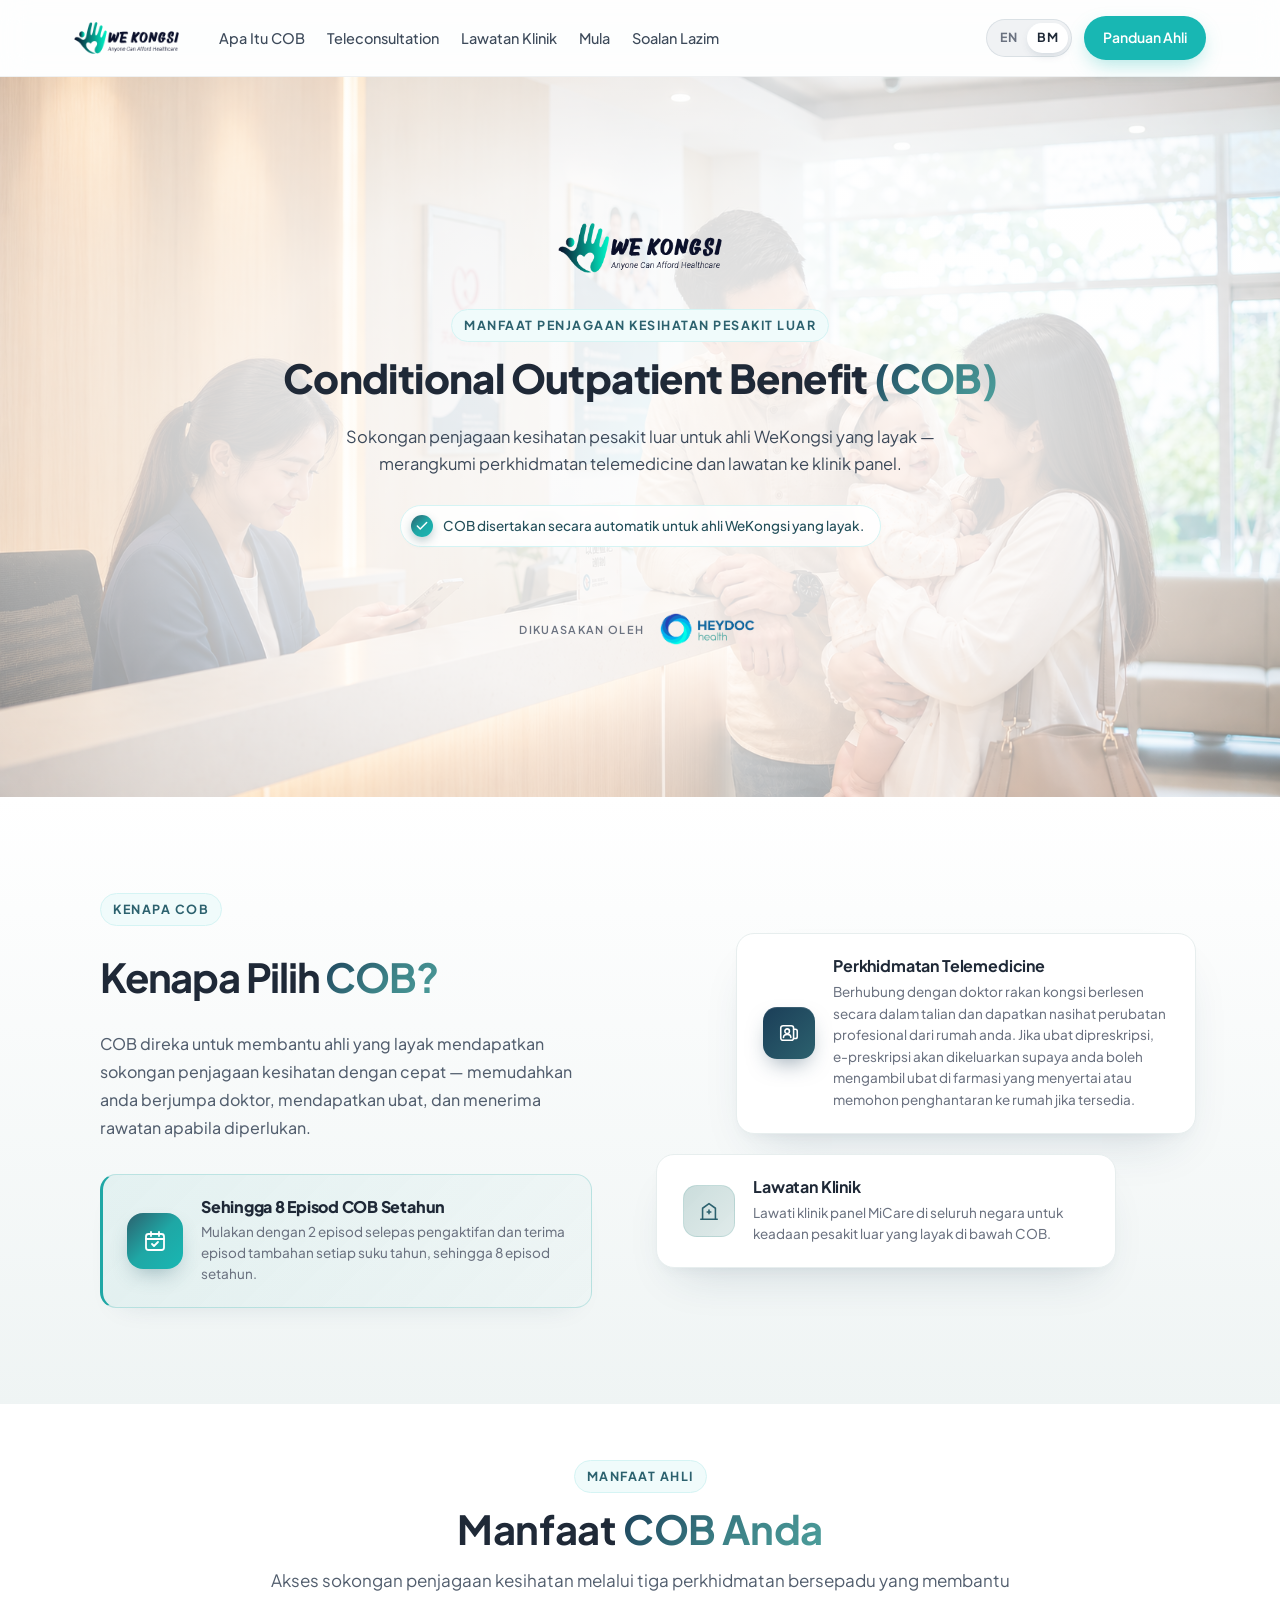
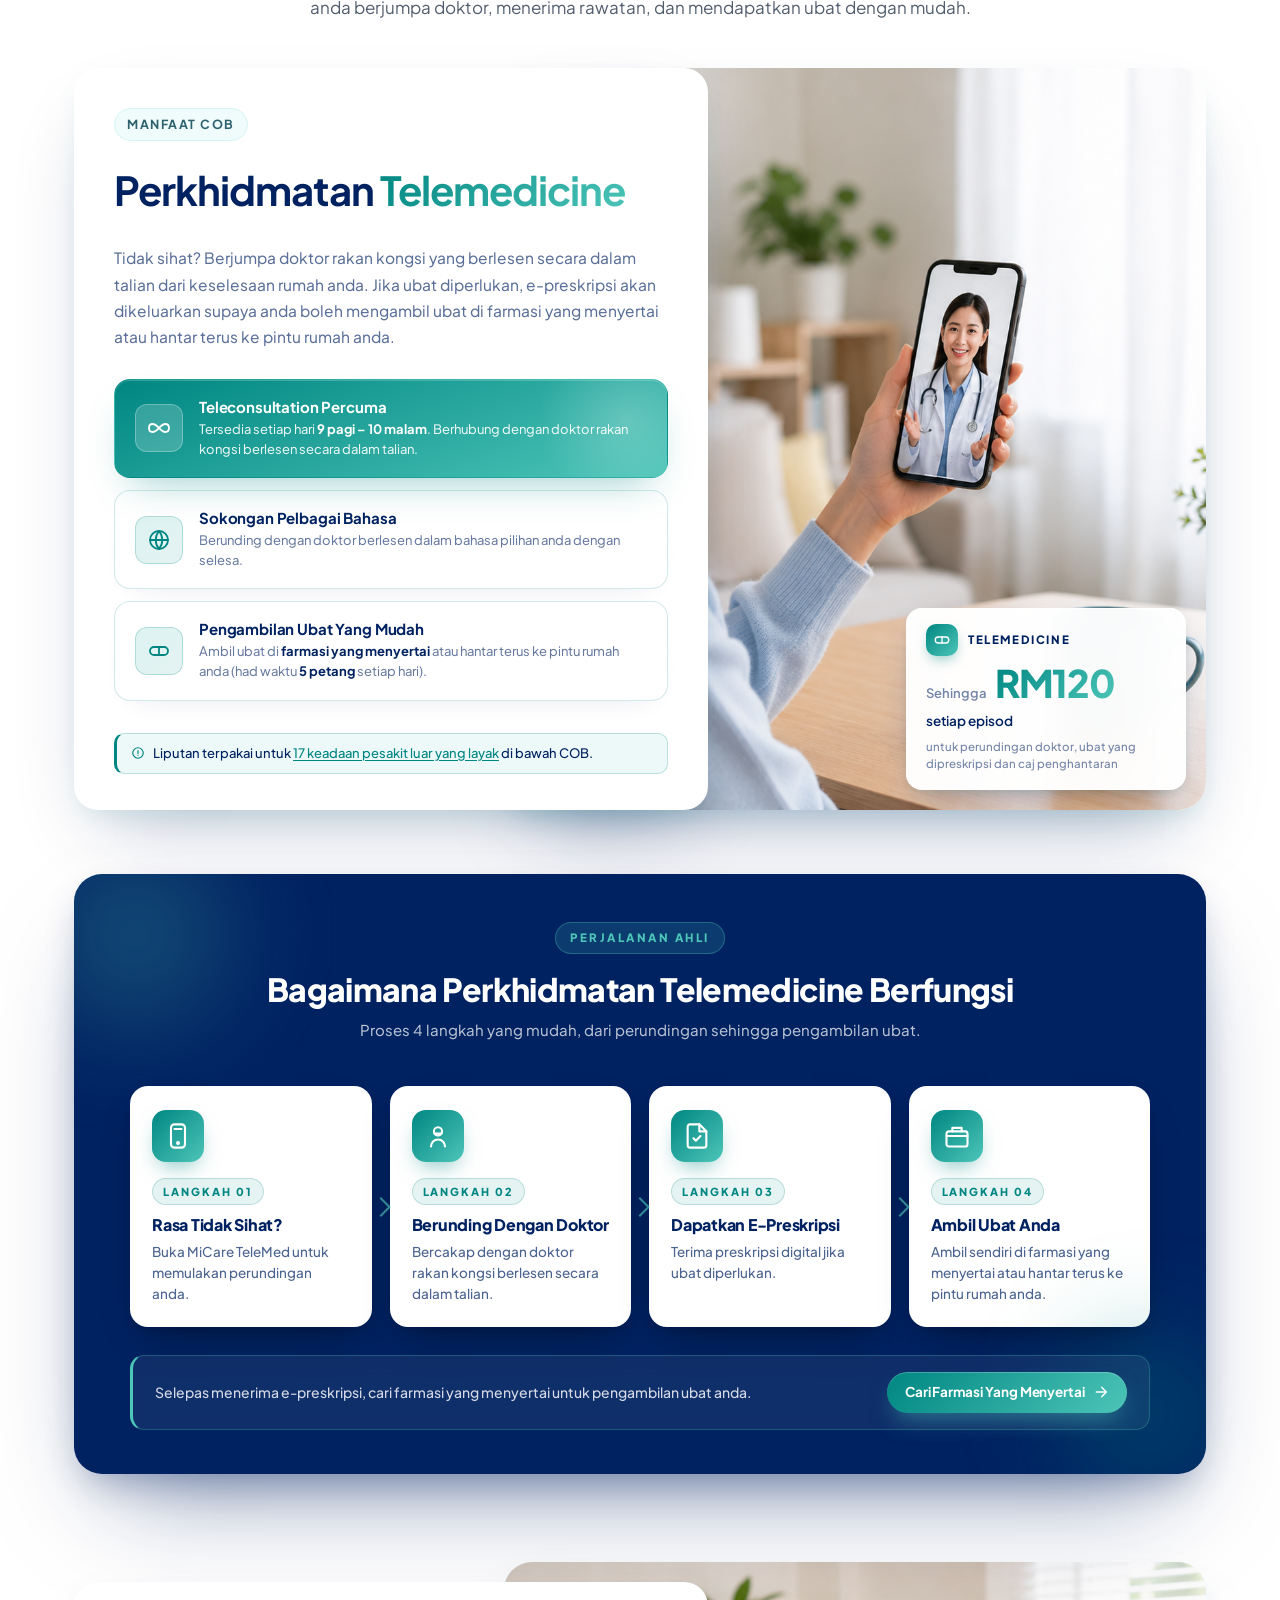
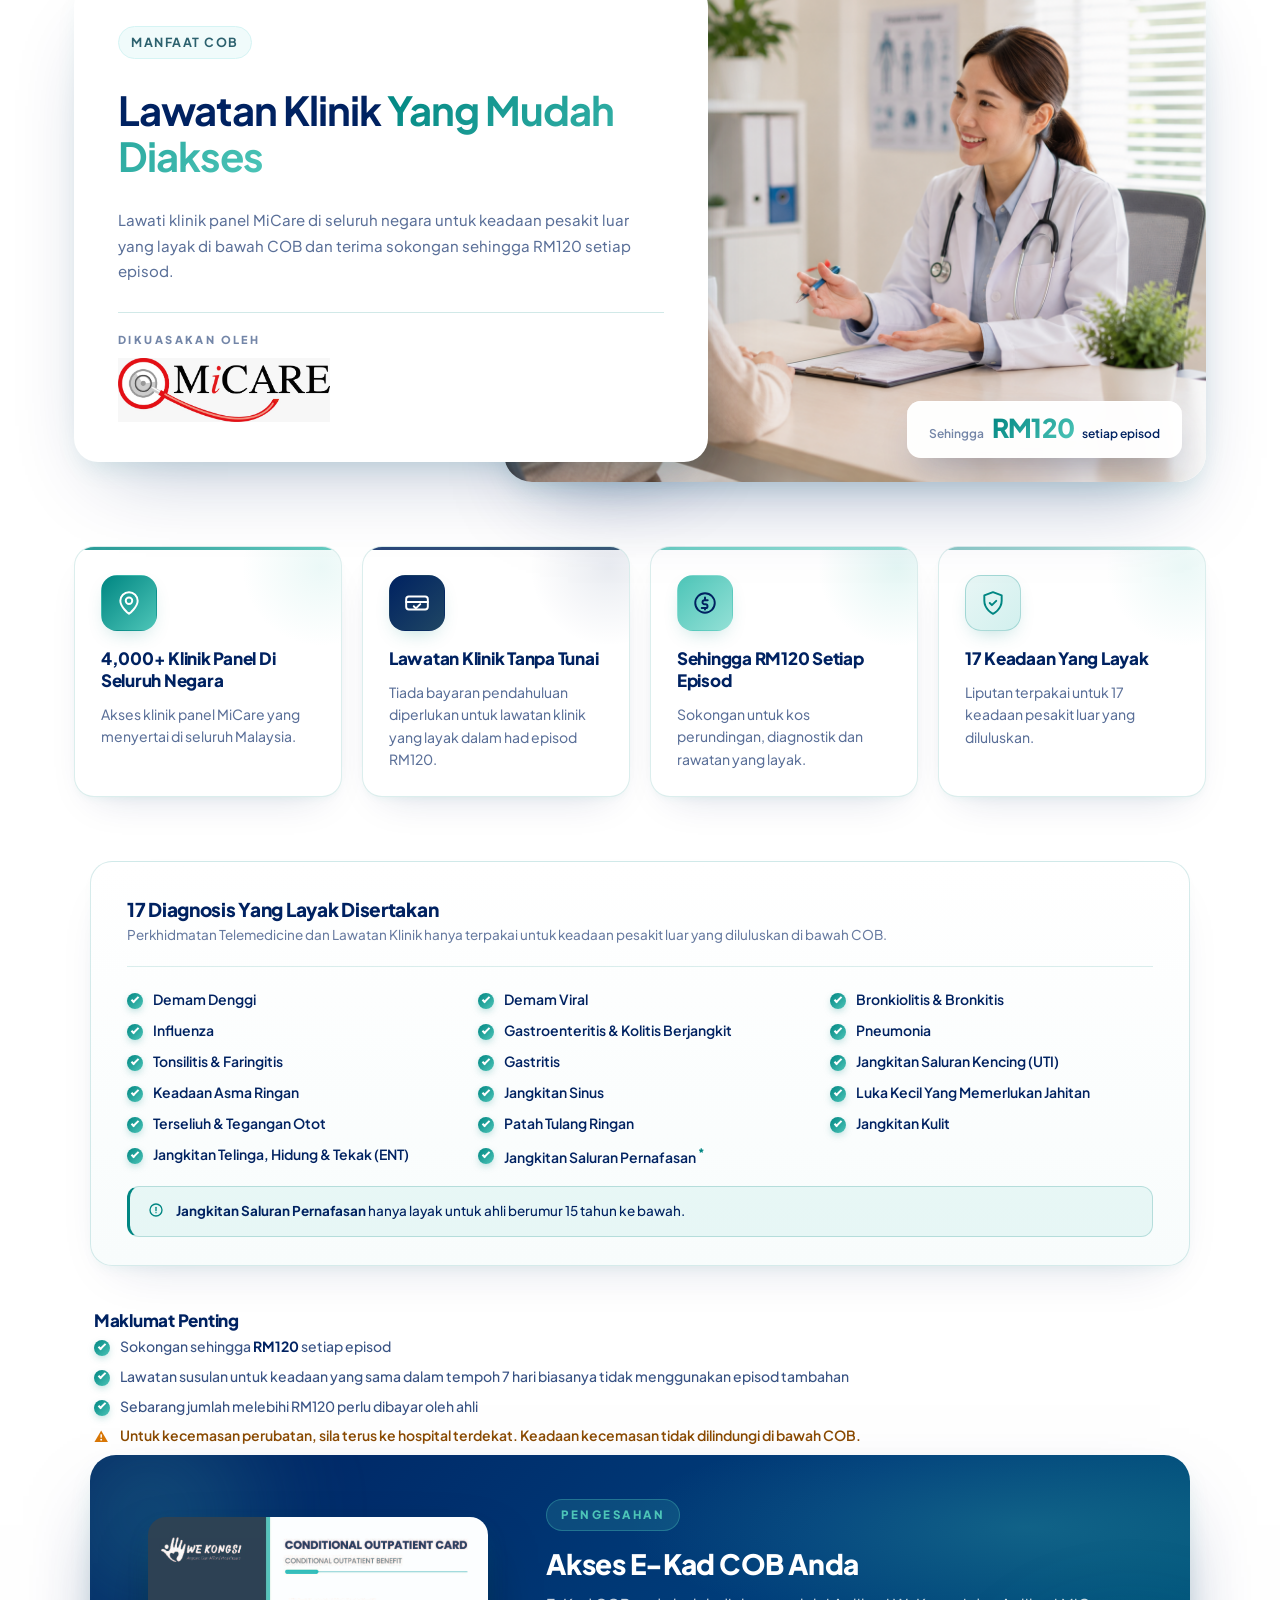
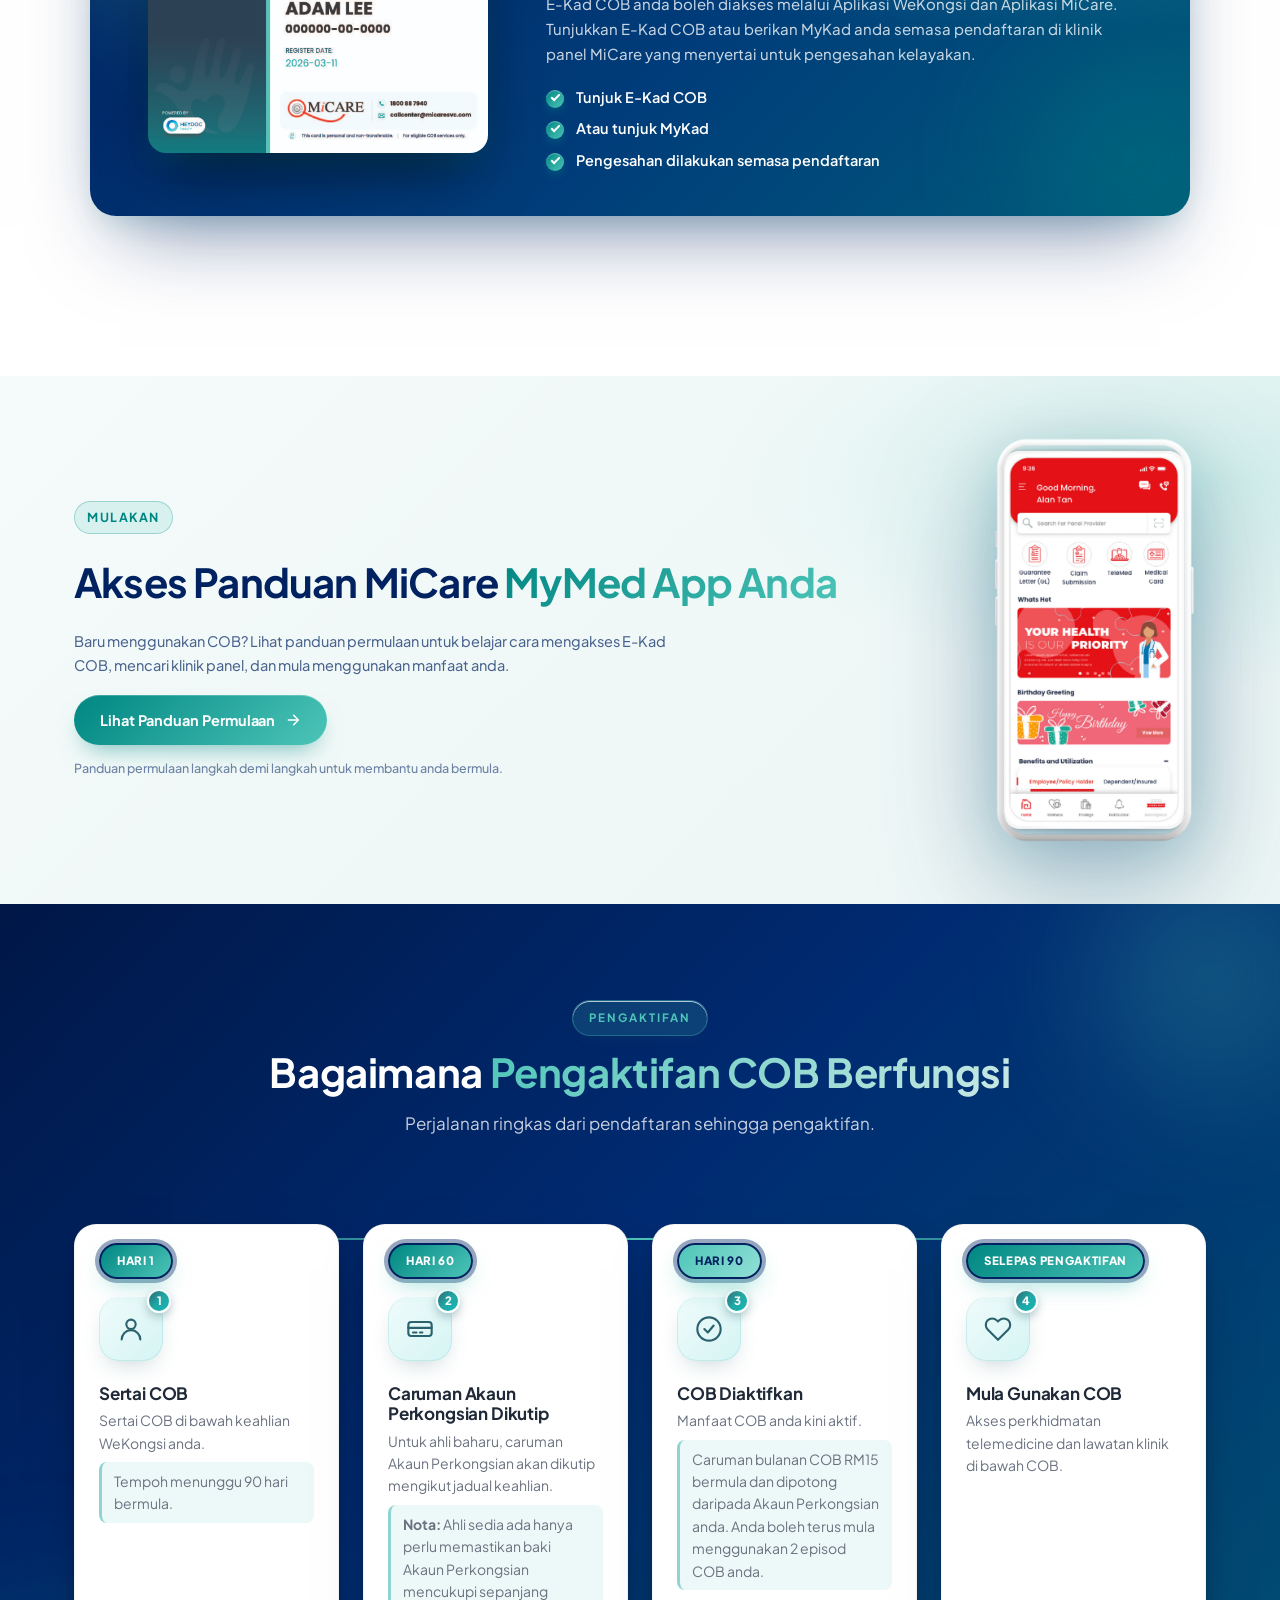
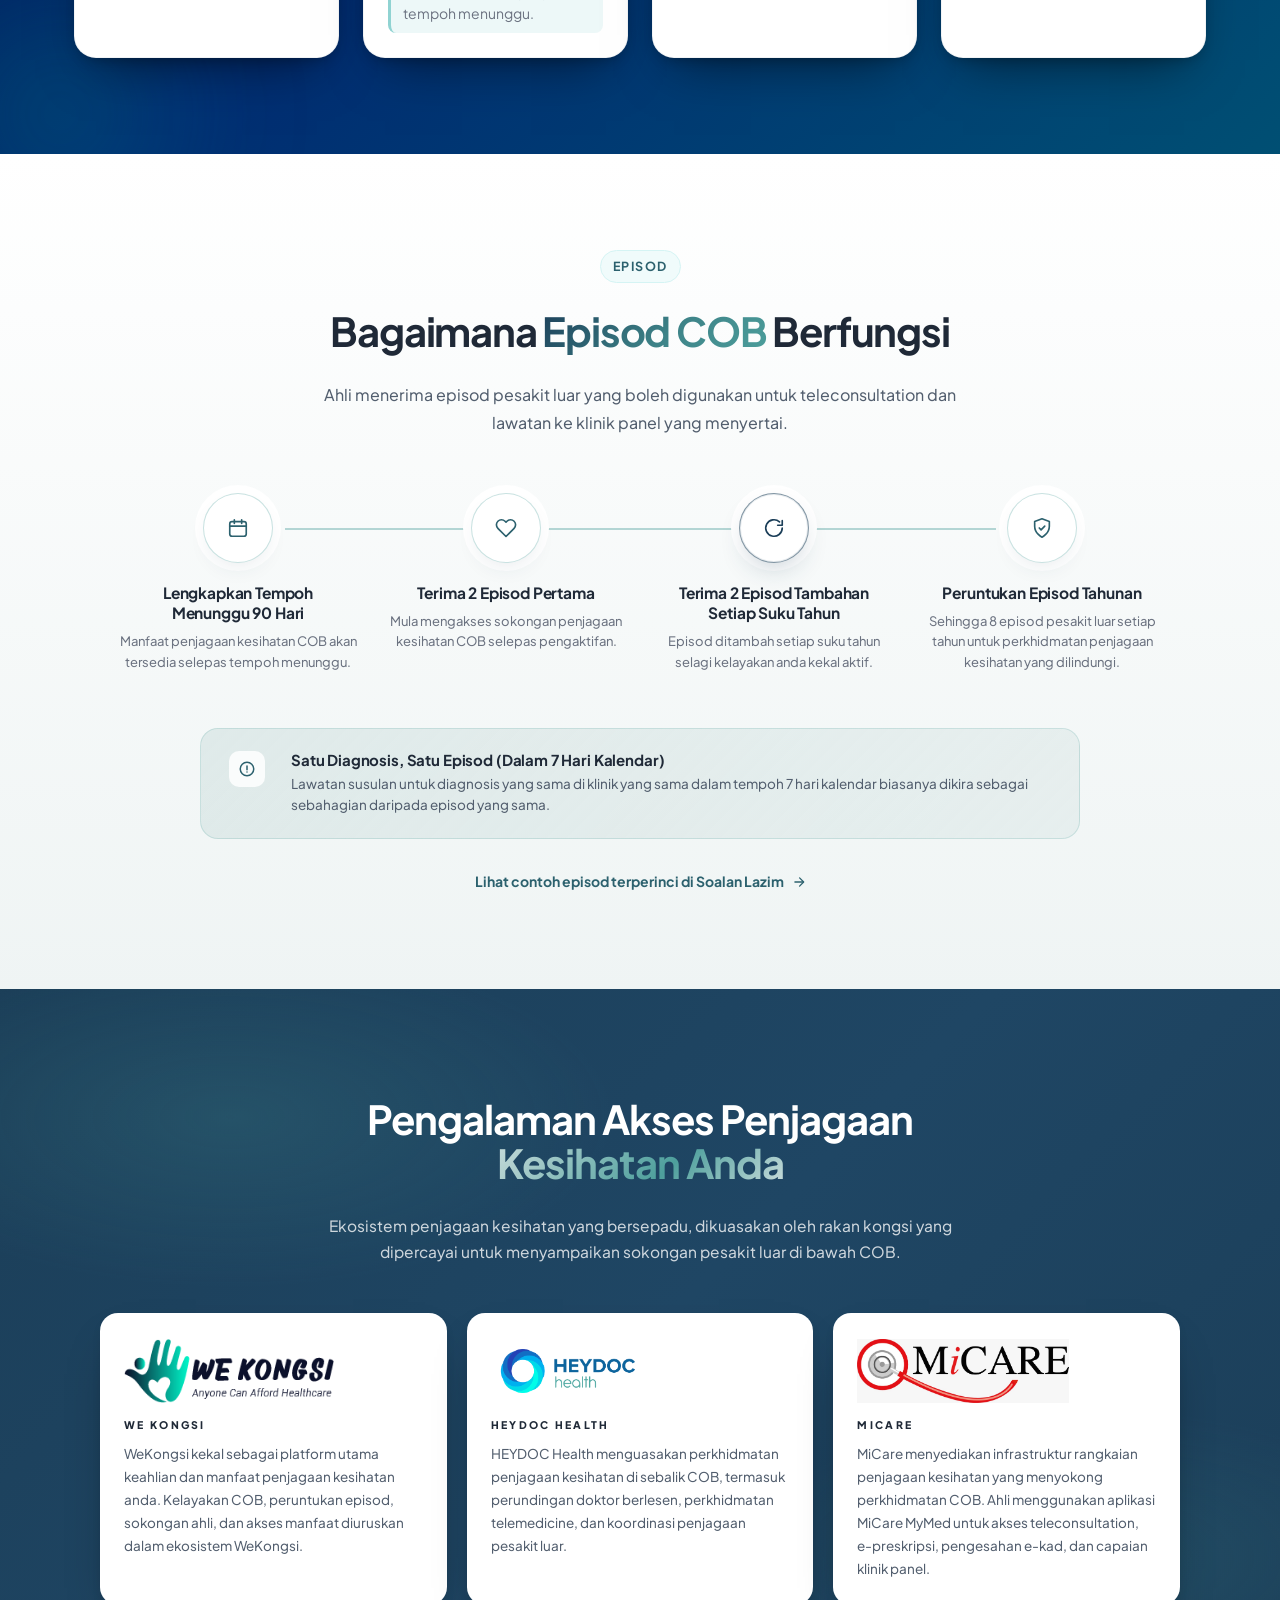
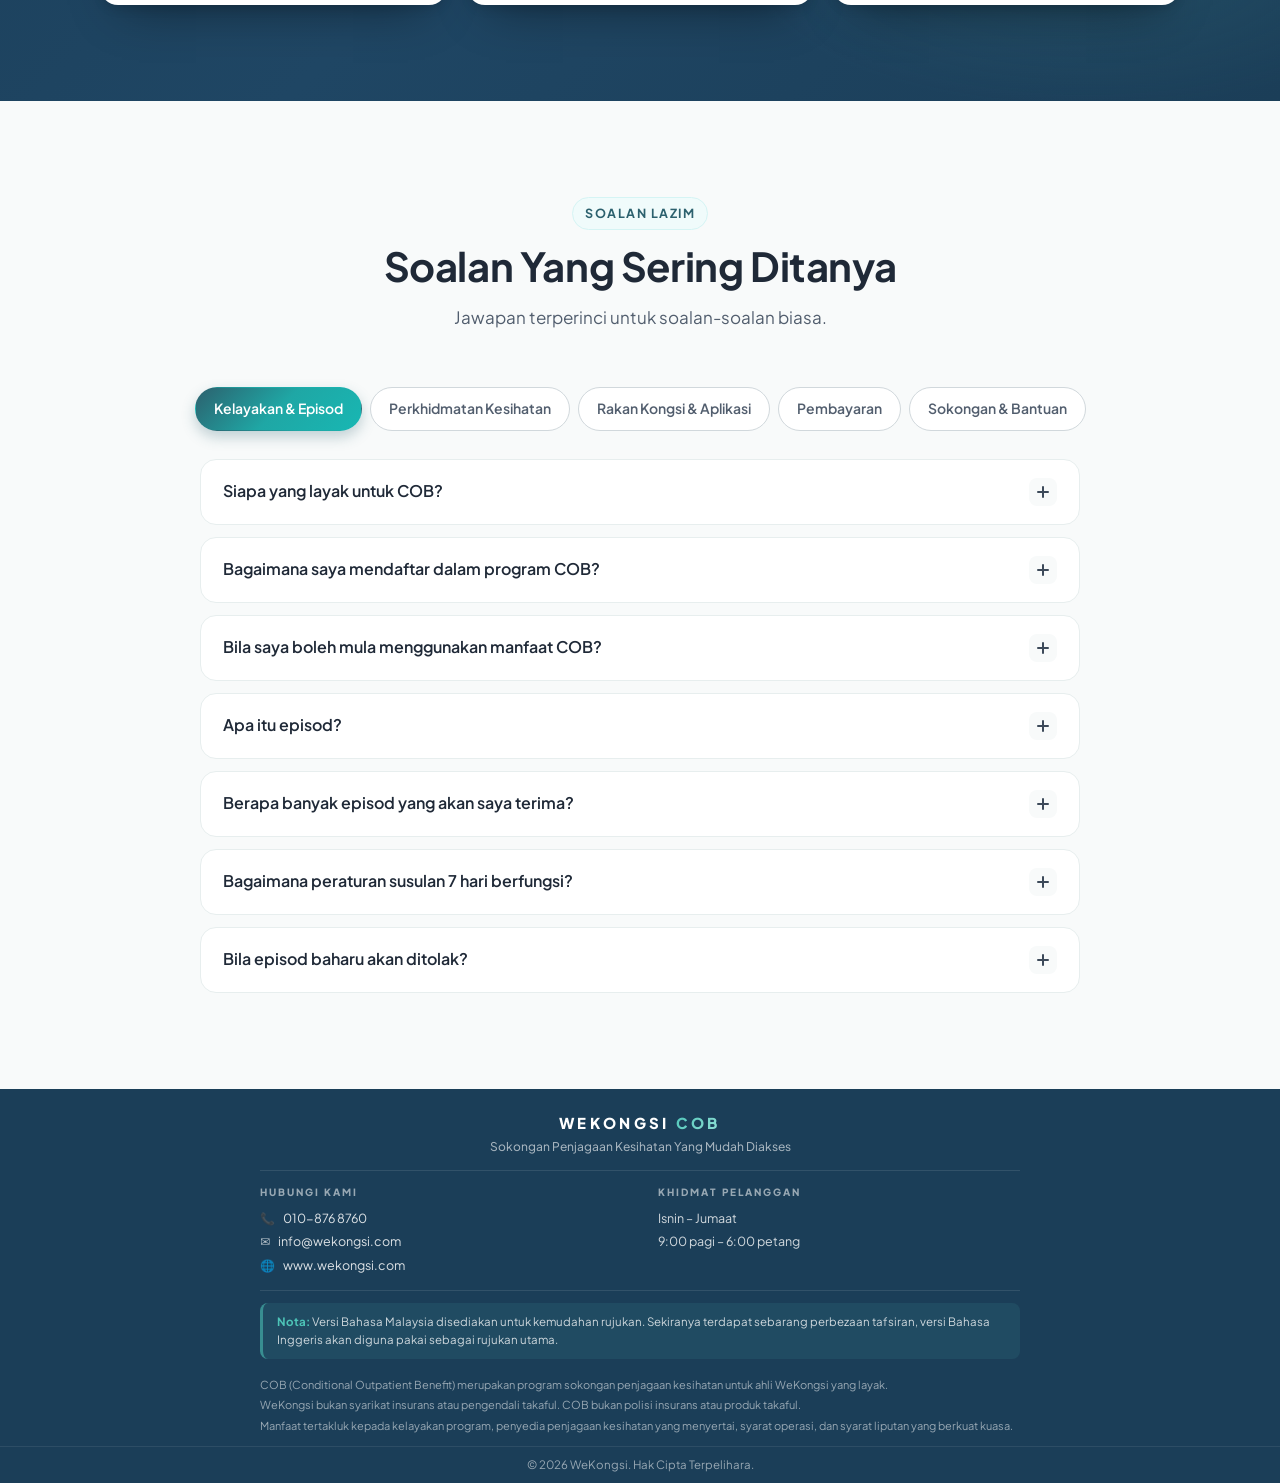
==== commit 8d6c1e4f: "Add BM language reference note + small Clinic Visits copy tweak - Clinic Visits "Up to RM120 Per Epi" ====
--- a/index-bm.html
+++ b/index-bm.html
@@ -8,7 +8,7 @@
   <link rel="preconnect" href="https://fonts.googleapis.com" />
   <link rel="preconnect" href="https://fonts.gstatic.com" crossorigin />
   <link href="https://fonts.googleapis.com/css2?family=Plus+Jakarta+Sans:wght@400;500;600;700;800&family=Inter:wght@400;500;600;700&display=swap" rel="stylesheet" />
-  <link rel="stylesheet" href="styles.css?v=2026-06-tkn1" />
+  <link rel="stylesheet" href="styles.css?v=2026-06-langnote1" />
 </head>
 <body>
 
@@ -30,7 +30,7 @@
           <a href="index.html" class="nav__lang-btn">EN</a>
           <a href="index-bm.html" class="nav__lang-btn is-active" aria-current="page">BM</a>
         </div>
-        <a href="WeKongsi-Members-Onboarding-Deck-V2-June2026.pdf" target="_blank" rel="noopener" class="btn btn--primary btn--sm">Panduan Ahli</a>
+        <a href="WeKongsi-Members-Onboarding-Deck-V2-June2026.pdf?v=2026-06-04" target="_blank" rel="noopener" class="btn btn--primary btn--sm">Panduan Ahli</a>
       </div>
       <button class="nav__toggle" aria-label="Togol menu" aria-expanded="false">
         <span></span><span></span><span></span>
@@ -308,7 +308,7 @@
               <svg viewBox="0 0 24 24" width="26" height="26" fill="none" stroke="currentColor" stroke-width="1.8" stroke-linecap="round" stroke-linejoin="round"><circle cx="12" cy="12" r="9"/><path d="M14.5 9.5h-3a1.8 1.8 0 0 0 0 3.6h1a1.8 1.8 0 0 1 0 3.6h-3.5"/><path d="M12 7v1.5M12 16.5V18"/></svg>
             </div>
             <h3 class="cvf-card__title">Sehingga RM120 Setiap Episod</h3>
-            <p class="cvf-card__desc">Sokongan untuk kos perundingan dan rawatan yang layak.</p>
+            <p class="cvf-card__desc">Sokongan untuk kos perundingan, diagnostik dan rawatan yang layak.</p>
           </article>
 
           <article class="cvf-card cvf-card--soft">
@@ -401,7 +401,7 @@
             <p class="app-cta__desc">
               Baru menggunakan COB? Lihat panduan permulaan untuk belajar cara mengakses E-Kad COB, mencari klinik panel, dan mula menggunakan manfaat anda.
             </p>
-            <a href="WeKongsi-Members-Onboarding-Deck-V2-June2026.pdf" target="_blank" rel="noopener" class="app-cta__btn">
+            <a href="WeKongsi-Members-Onboarding-Deck-V2-June2026.pdf?v=2026-06-04" target="_blank" rel="noopener" class="app-cta__btn">
               Lihat Panduan Permulaan
               <svg viewBox="0 0 24 24" width="18" height="18" fill="none" stroke="currentColor" stroke-width="2.2" stroke-linecap="round" stroke-linejoin="round"><path d="M5 12h14"/><path d="m13 5 7 7-7 7"/></svg>
             </a>
@@ -674,6 +674,8 @@
         </div>
       </div>
 
+      <p class="footer__langnote"><strong>Nota:</strong> Versi Bahasa Malaysia disediakan untuk kemudahan rujukan. Sekiranya terdapat sebarang perbezaan tafsiran, versi Bahasa Inggeris akan diguna pakai sebagai rujukan utama.</p>
+
       <div class="footer__disclaimer">
         <p>COB (Conditional Outpatient Benefit) merupakan program sokongan penjagaan kesihatan untuk ahli WeKongsi yang layak.</p>
         <p>WeKongsi bukan syarikat insurans atau pengendali takaful. COB bukan polisi insurans atau produk takaful.</p>
--- a/styles.css
+++ b/styles.css
@@ -4998,6 +4998,18 @@
   max-width: 100%;
 }
 .footer--slim .footer__disclaimer p:last-child { margin-bottom: 0; }
+
+.footer--slim .footer__langnote {
+  margin: 12px 0 6px;
+  padding: 10px 14px;
+  font-size: 11.5px;
+  line-height: 1.55;
+  color: rgba(255,255,255,0.78);
+  background: rgba(77,197,184,0.10);
+  border-left: 3px solid rgba(77,197,184,0.55);
+  border-radius: 8px;
+}
+.footer--slim .footer__langnote strong { color: var(--tk-light, #4dc5b8); font-weight: 700; }
 
 .footer--slim .footer__bottom {
   border-top: 1px solid rgba(255,255,255,0.08);
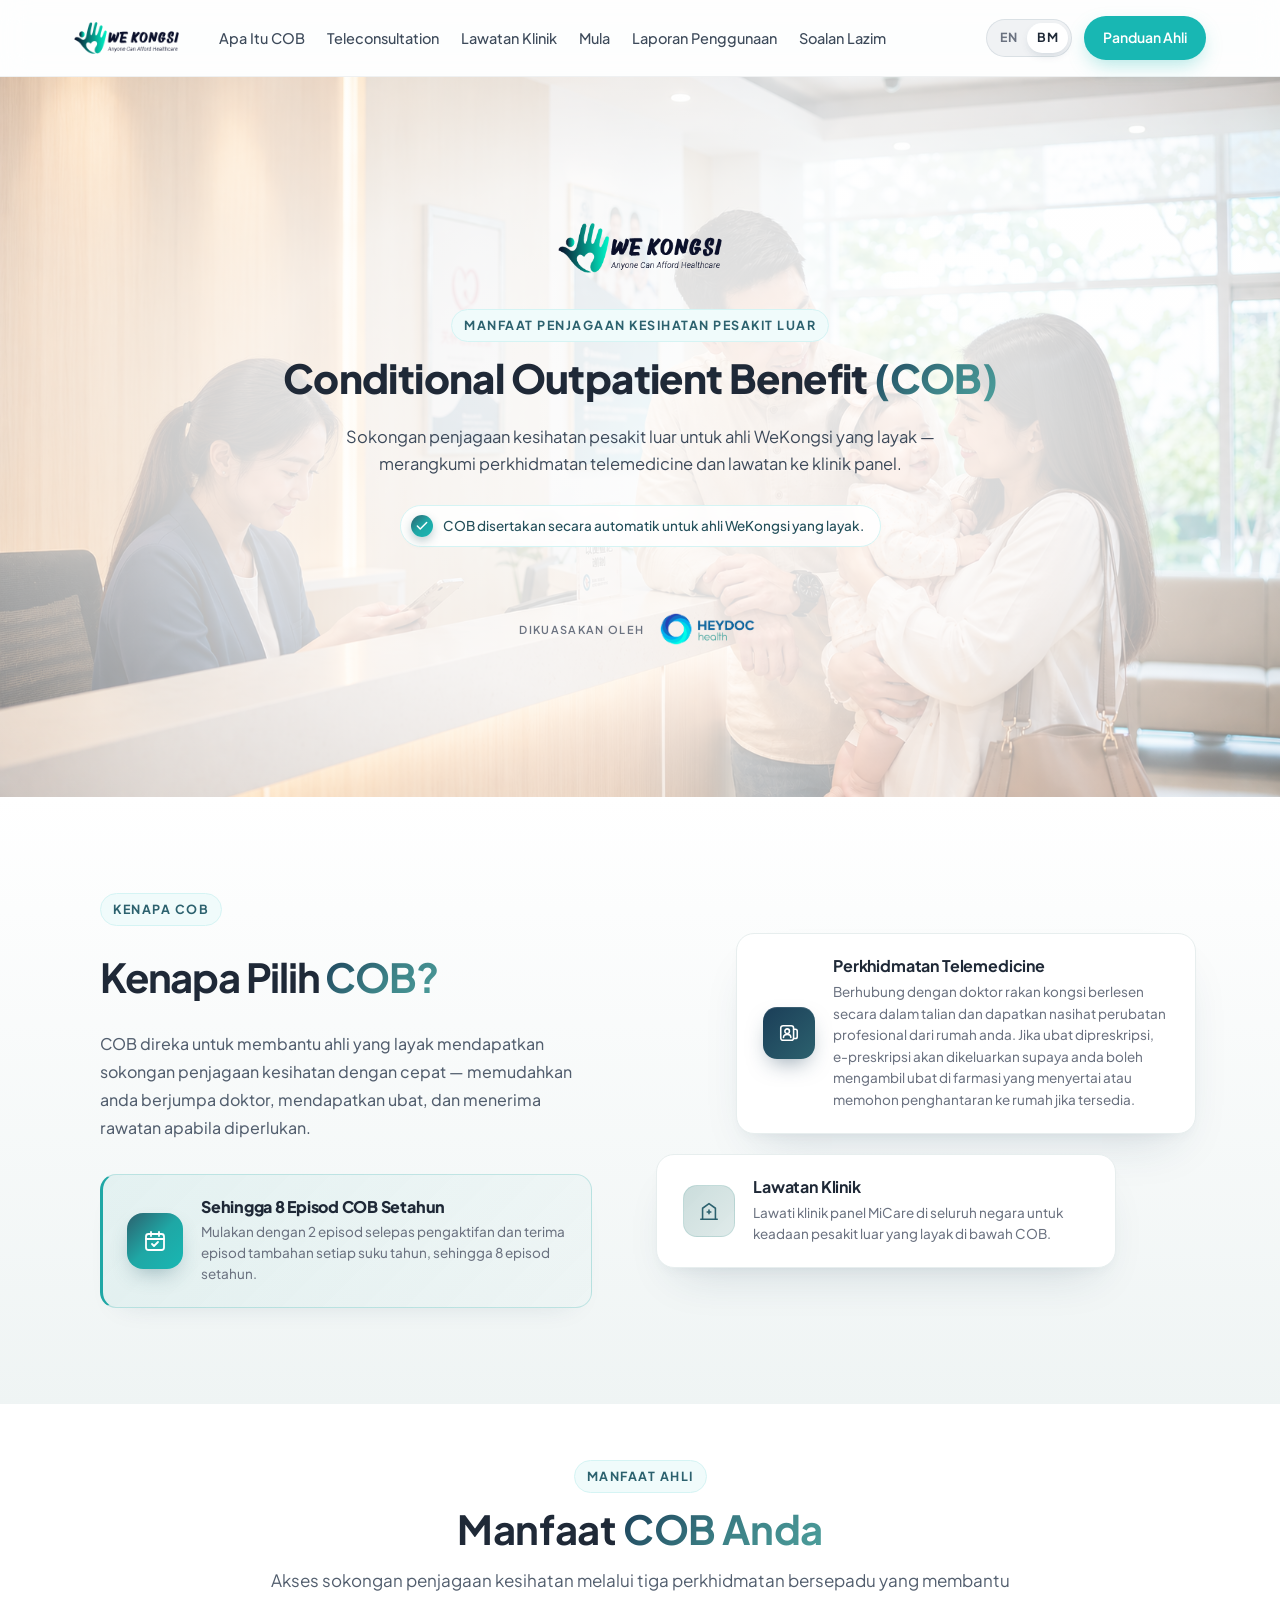
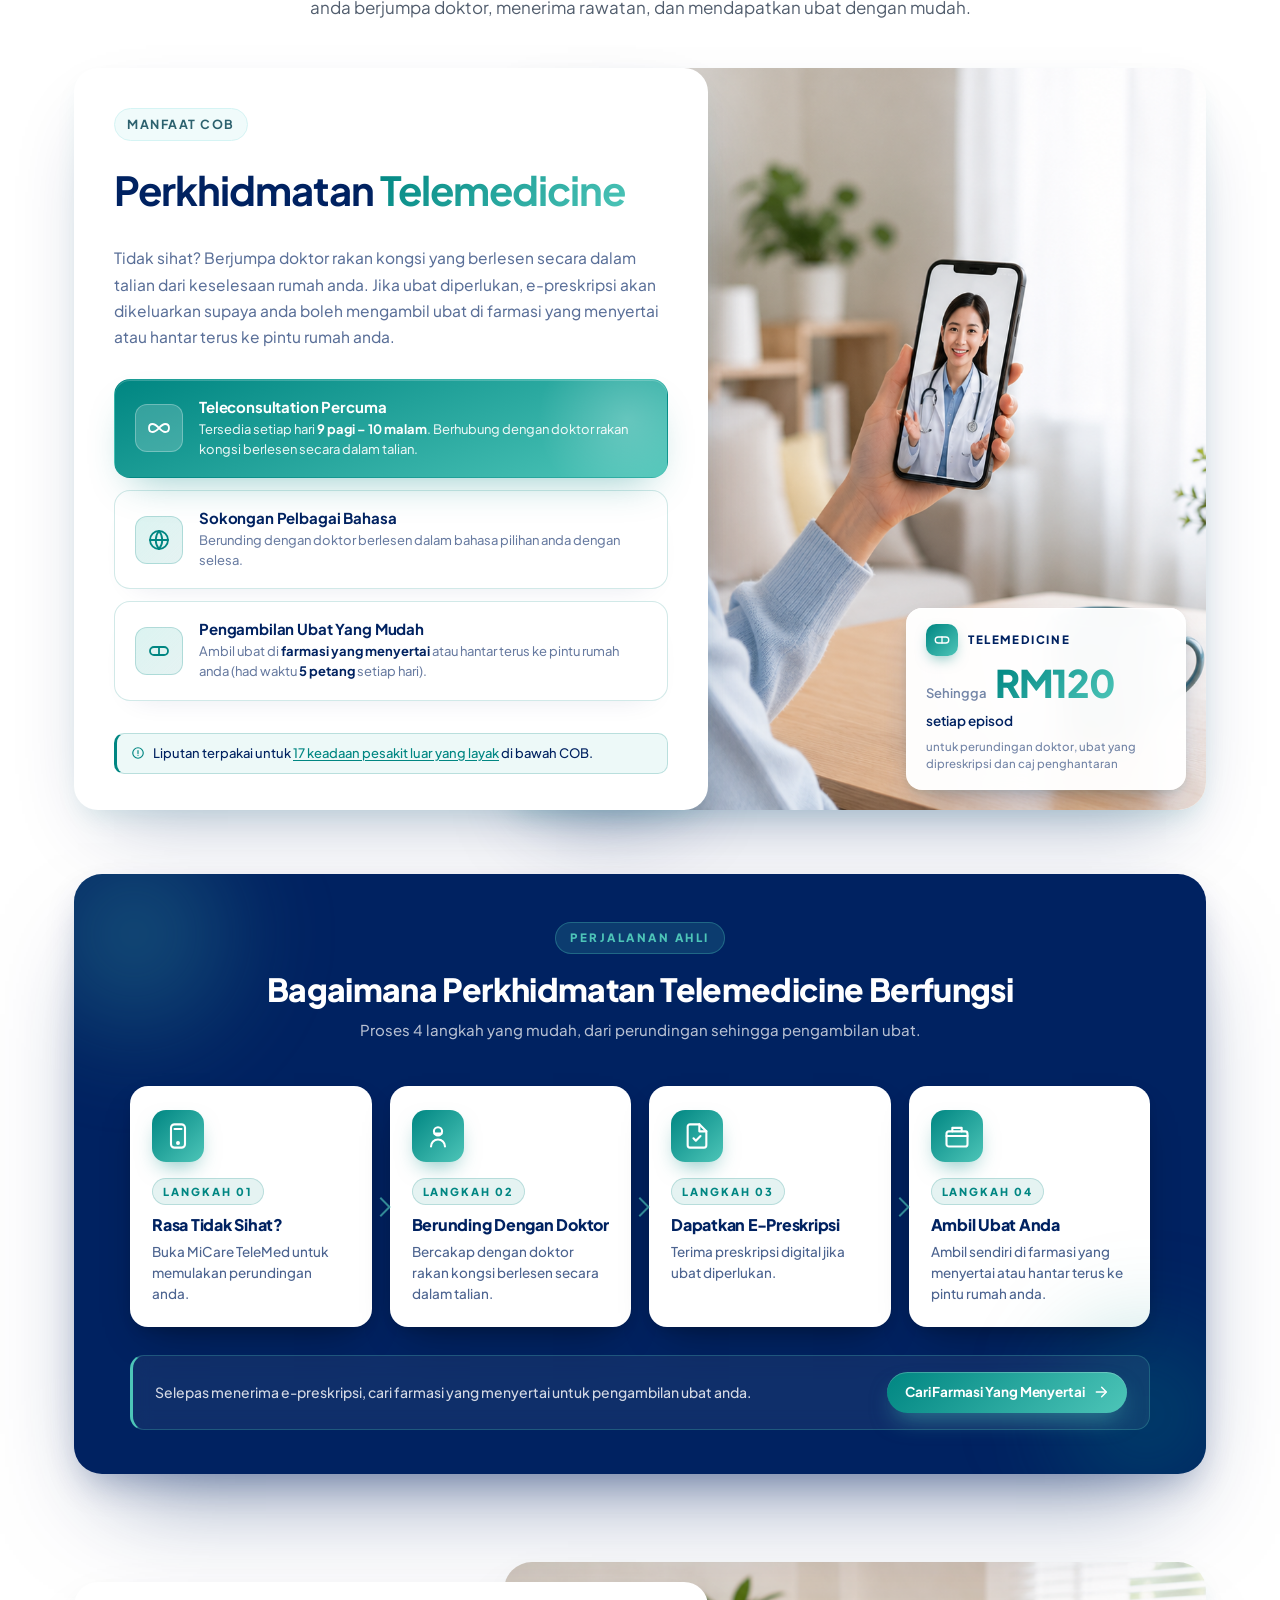
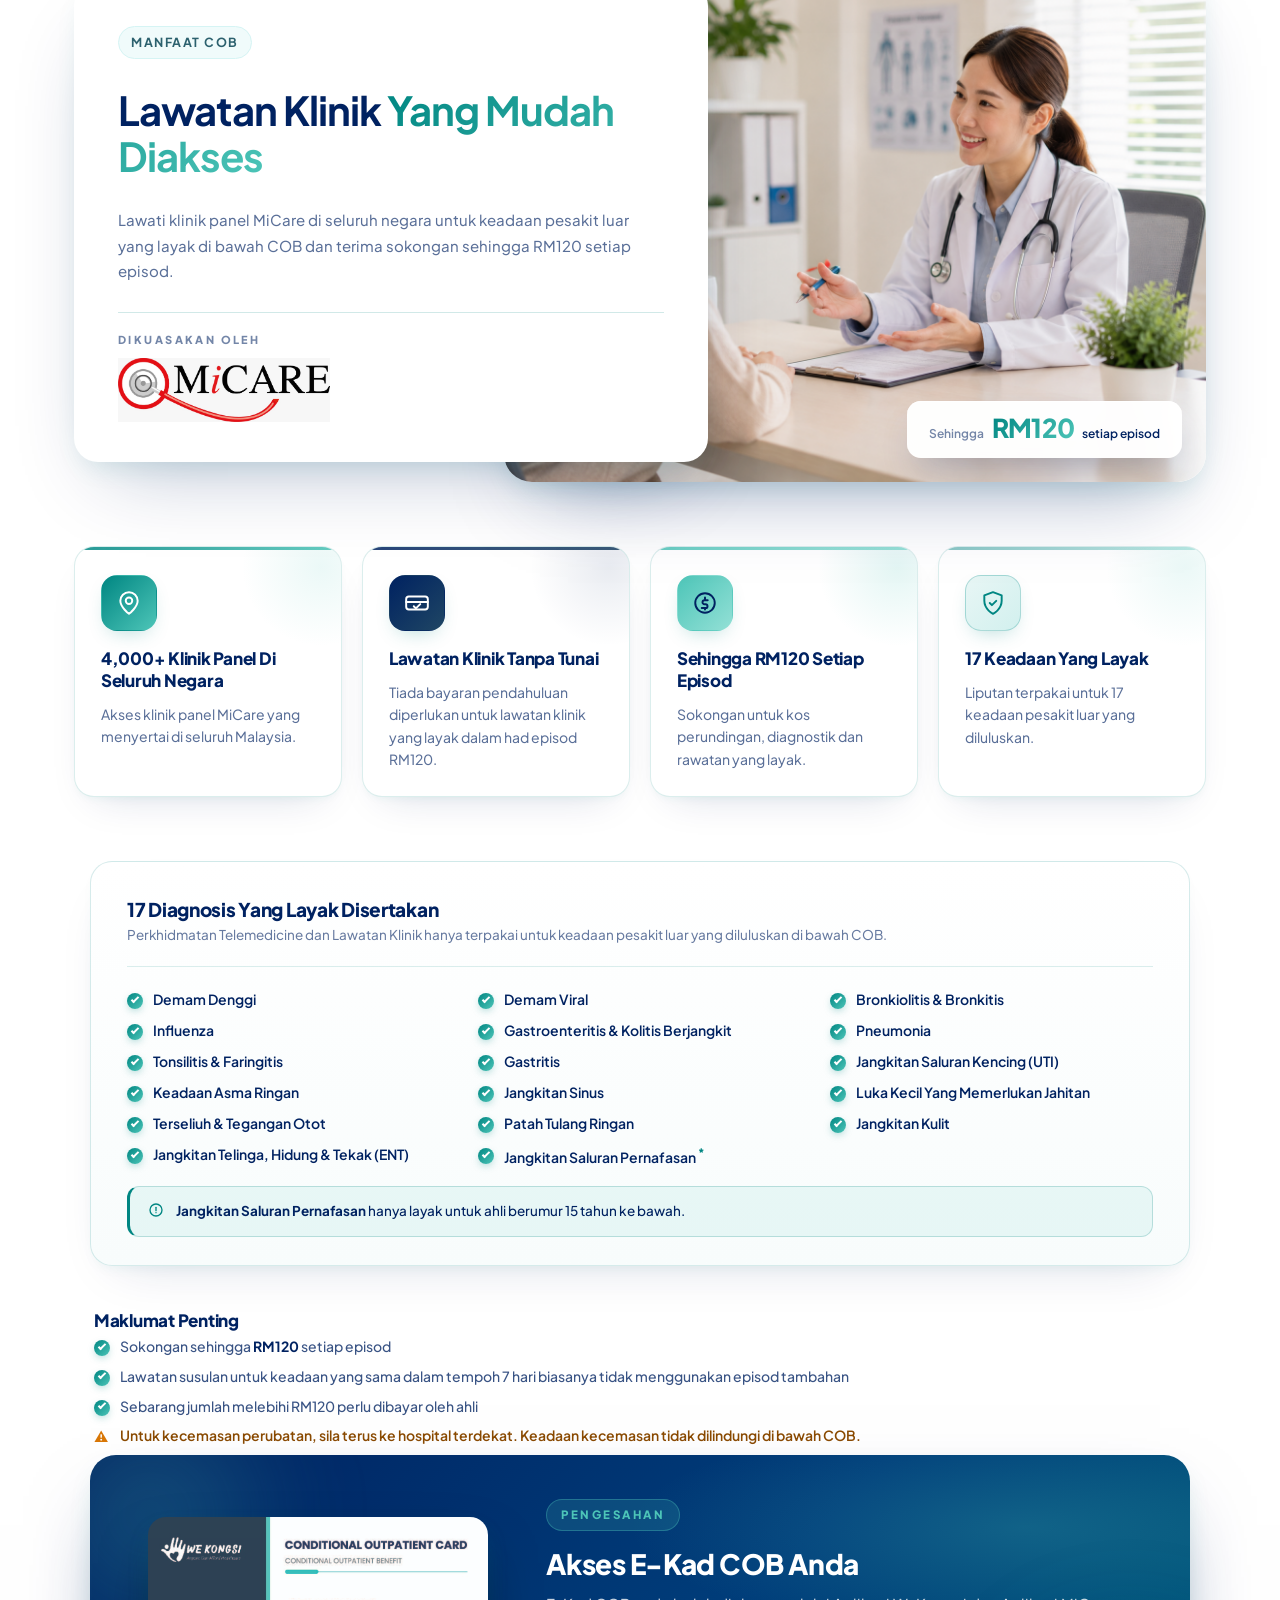
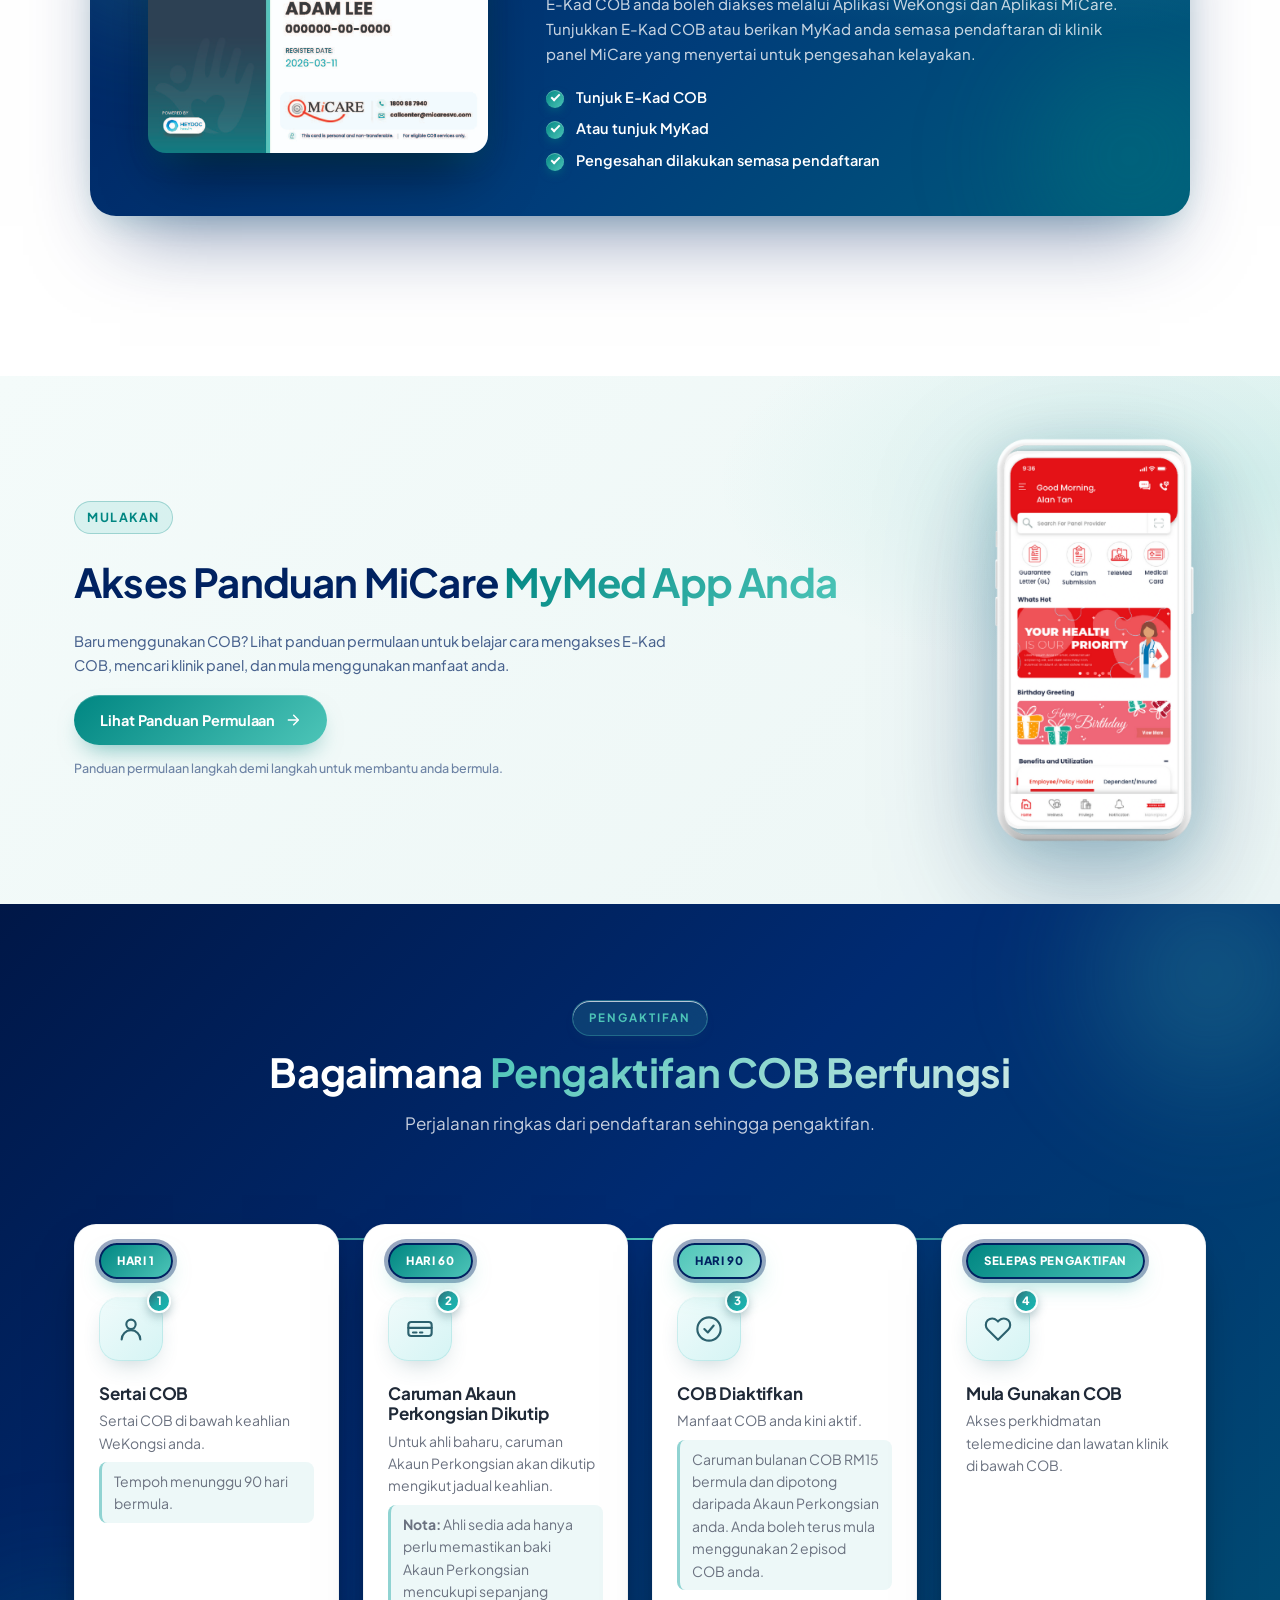
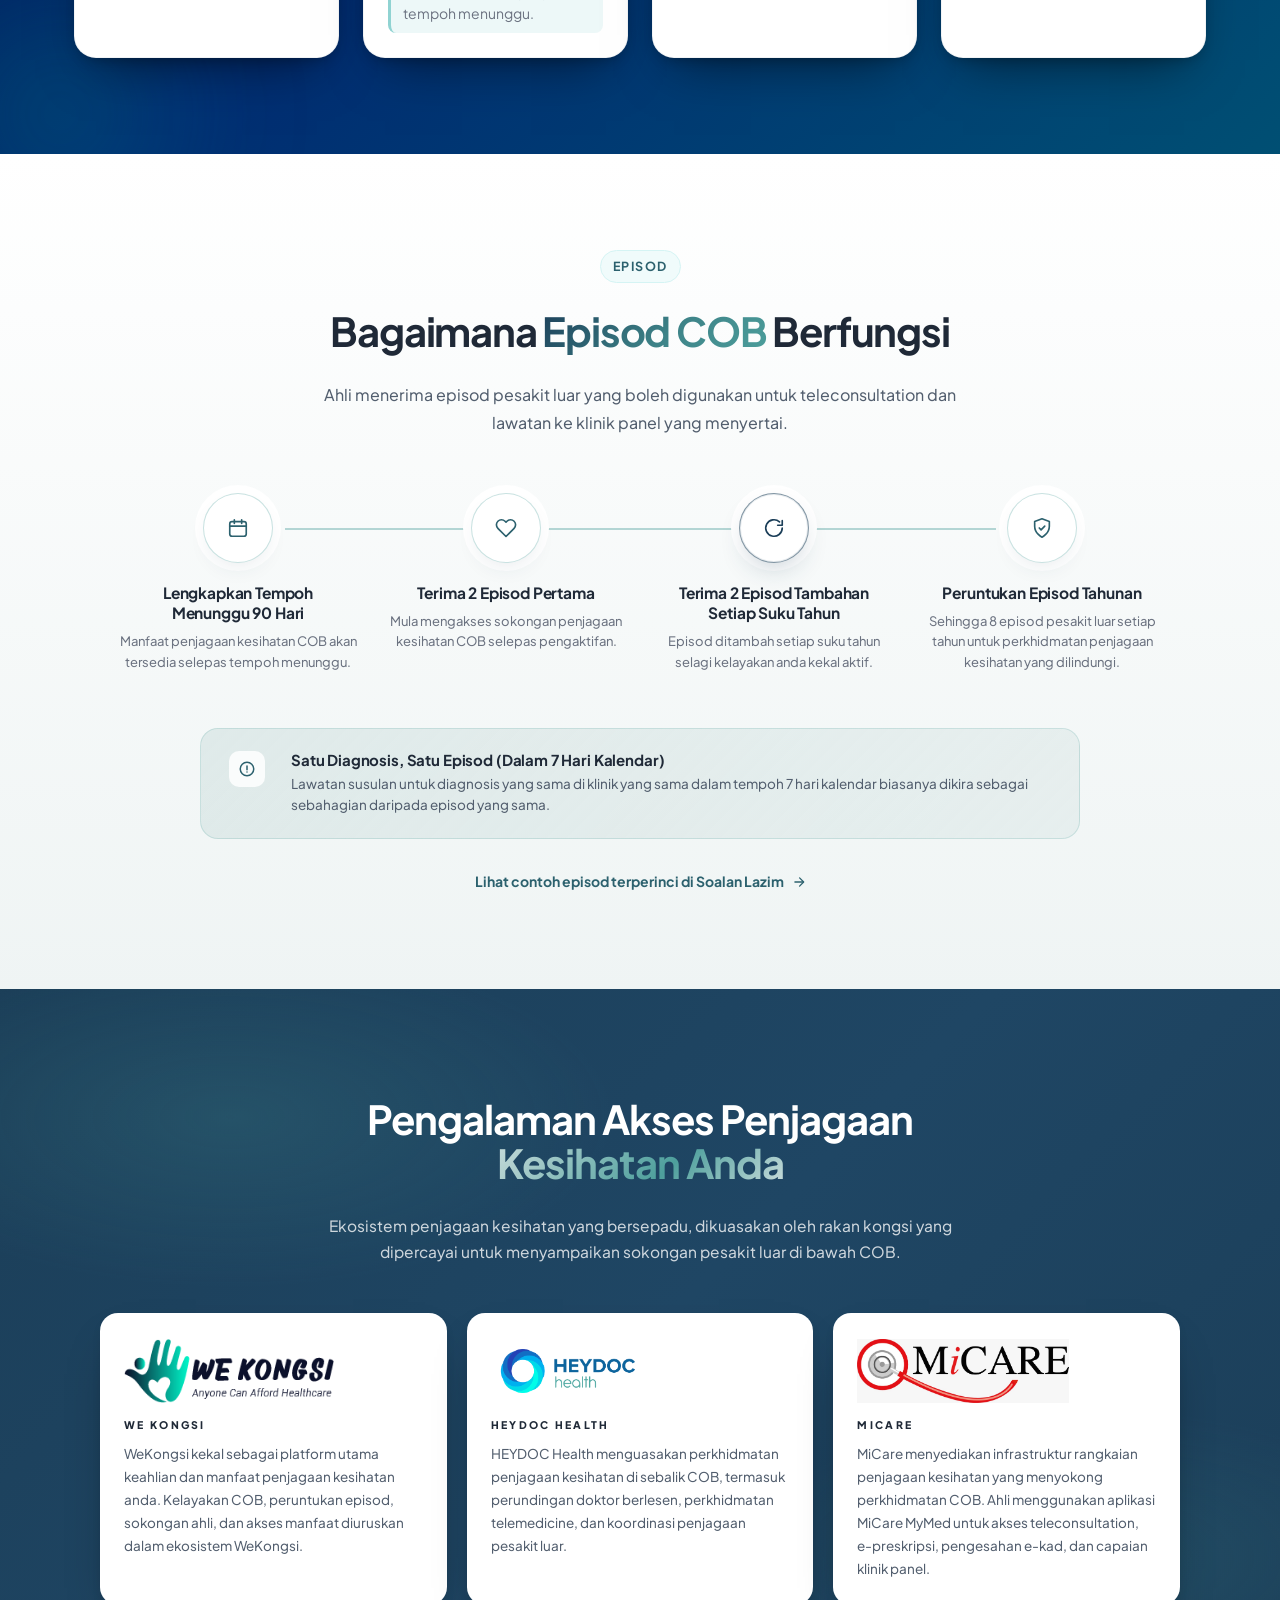
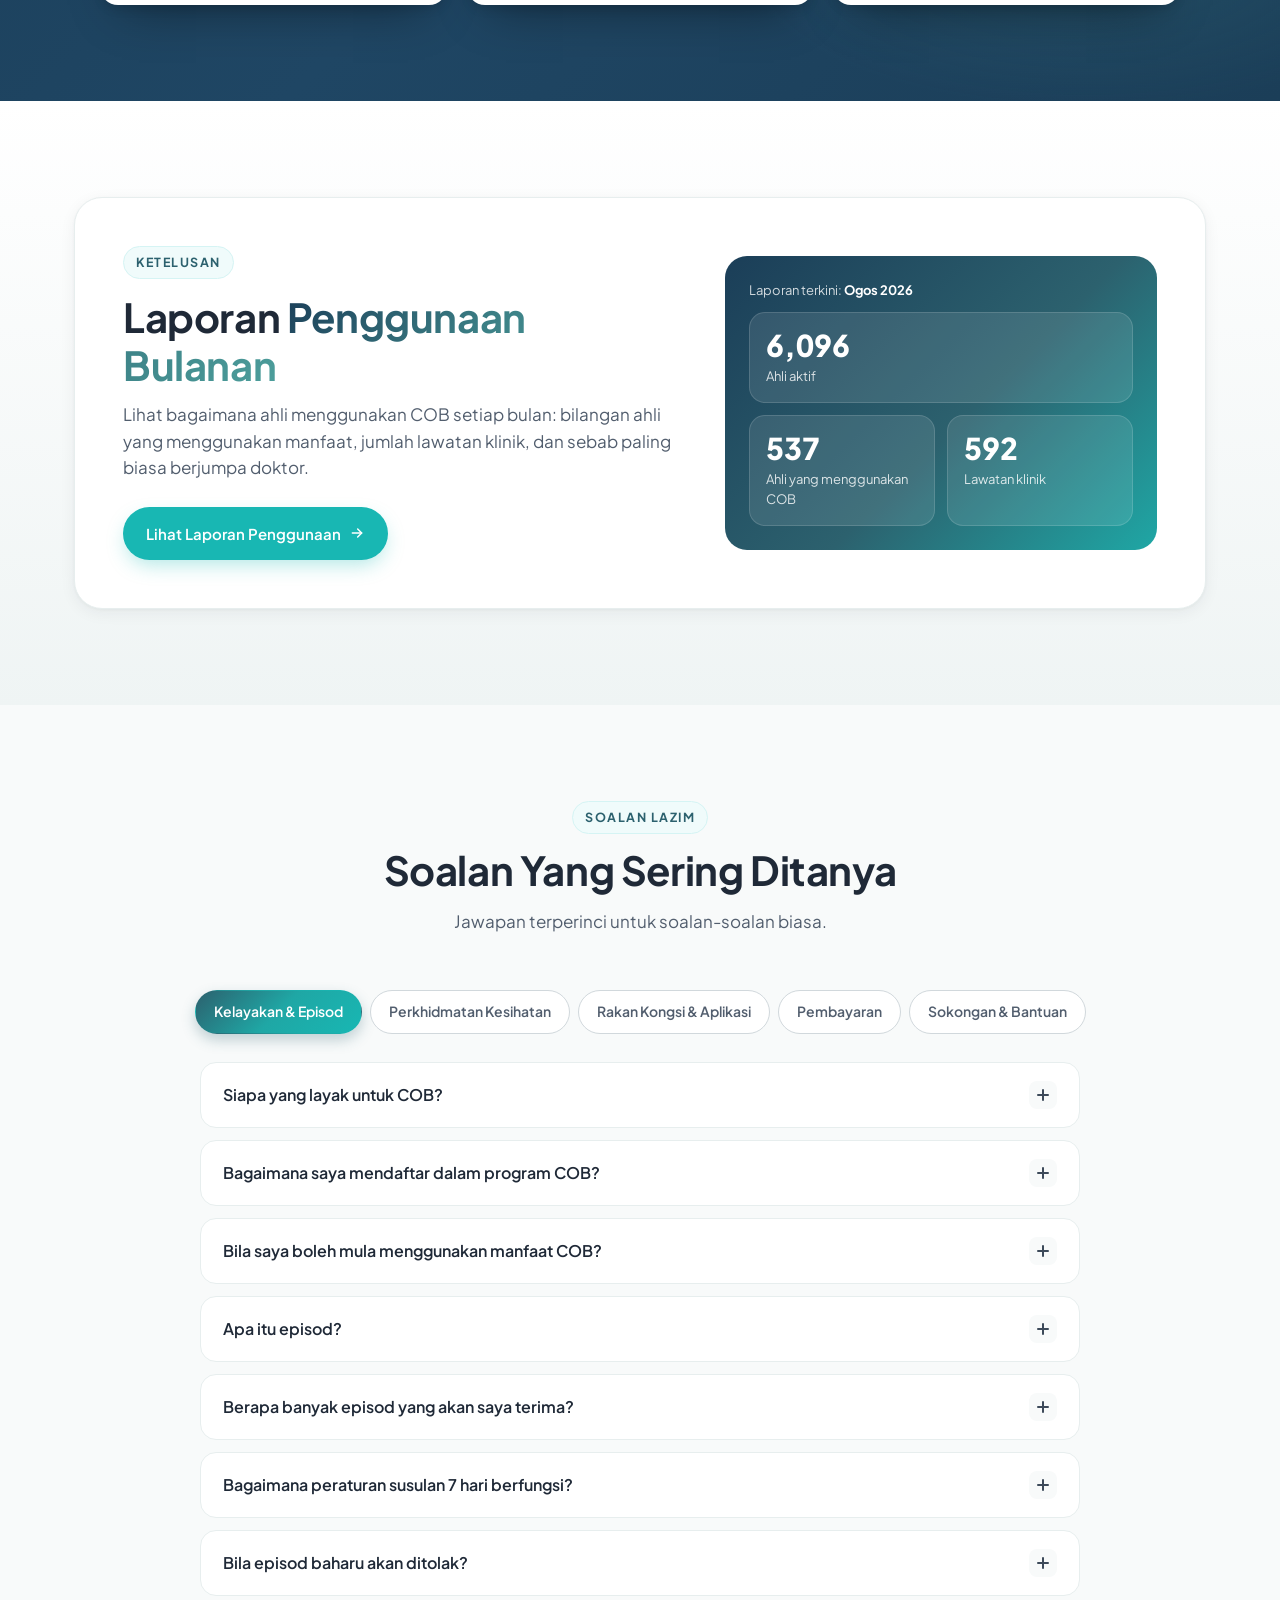
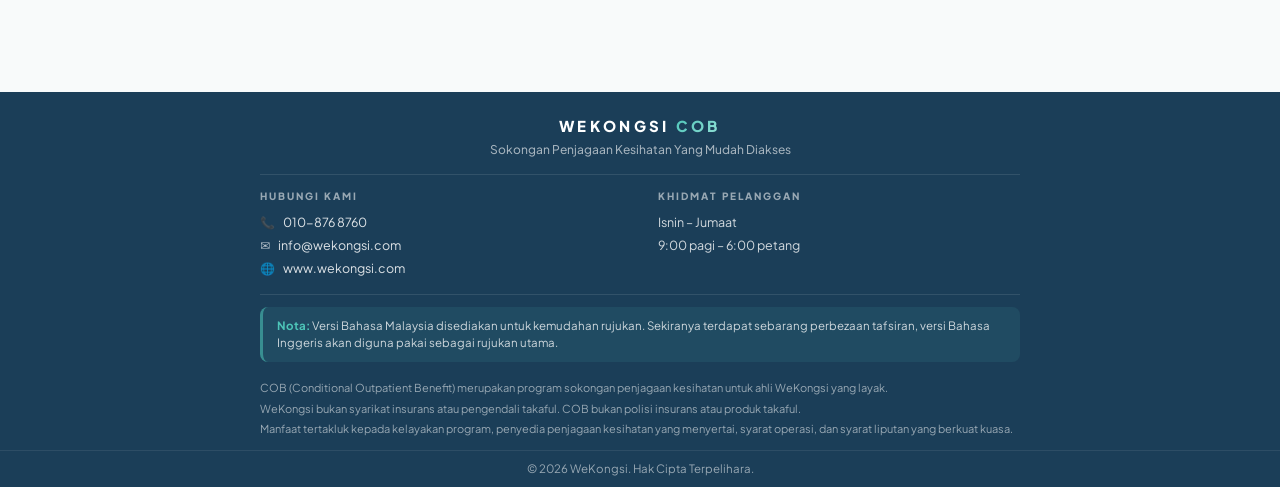
==== commit b5adf547: "Add COB Utilisation Report page and home page teaser - New utilisation.html / utilisation-bm.html: m" ====
--- a/index-bm.html
+++ b/index-bm.html
@@ -8,7 +8,7 @@
   <link rel="preconnect" href="https://fonts.googleapis.com" />
   <link rel="preconnect" href="https://fonts.gstatic.com" crossorigin />
   <link href="https://fonts.googleapis.com/css2?family=Plus+Jakarta+Sans:wght@400;500;600;700;800&family=Inter:wght@400;500;600;700&display=swap" rel="stylesheet" />
-  <link rel="stylesheet" href="styles.css?v=2026-06-langnote1" />
+  <link rel="stylesheet" href="styles.css?v=2026-09-util4" />
 </head>
 <body>
 
@@ -23,6 +23,7 @@
         <a href="#teleconsult">Teleconsultation</a>
         <a href="#clinicvisit">Lawatan Klinik</a>
         <a href="#start">Mula</a>
+        <a href="utilisation-bm.html">Laporan Penggunaan</a>
         <a href="#faq">Soalan Lazim</a>
       </nav>
       <div class="nav__actions">
@@ -573,6 +574,26 @@
       </div>
     </section>
 
+    <!-- 9b. MONTHLY UTILISATION REPORT -->
+    <section id="utilisation" class="section section--quiet ur-teaser">
+      <div class="container">
+        <div class="ur-teaser__card">
+          <div class="ur-teaser__copy">
+            <span class="eyebrow">Ketelusan</span>
+            <h2>Laporan <span class="grad">Penggunaan Bulanan</span></h2>
+            <p class="lead">Lihat bagaimana ahli menggunakan COB setiap bulan: bilangan ahli yang menggunakan manfaat, jumlah lawatan klinik, dan sebab paling biasa berjumpa doktor.</p>
+            <a href="utilisation-bm.html" class="btn btn--primary ur-teaser__btn">Lihat Laporan Penggunaan <svg viewBox="0 0 24 24" width="16" height="16" fill="none" stroke="currentColor" stroke-width="2.2" stroke-linecap="round" stroke-linejoin="round" aria-hidden="true"><path d="M5 12h14"/><path d="m13 6 6 6-6 6"/></svg></a>
+          </div>
+          <div class="ur-teaser__stats" id="urTeaser" hidden>
+            <span class="ur-teaser__month">Laporan terkini: <strong data-ur="month"></strong></span>
+            <div class="ur-teaser__stat"><strong data-ur="activeMembers"></strong><span>Ahli aktif</span></div>
+            <div class="ur-teaser__stat"><strong data-ur="membersUsed"></strong><span>Ahli yang menggunakan COB</span></div>
+            <div class="ur-teaser__stat"><strong data-ur="visits"></strong><span>Lawatan klinik</span></div>
+          </div>
+        </div>
+      </div>
+    </section>
+
     <!-- 10. FAQ -->
     <section id="faq" class="section">
       <div class="container">
@@ -690,6 +711,7 @@
     </div>
   </footer>
 
-  <script src="script.js"></script>
+  <script src="utilisation-data.js?v=2026-09c"></script>
+  <script src="script.js?v=2026-09c"></script>
 </body>
 </html>
--- a/styles.css
+++ b/styles.css
@@ -6454,3 +6454,143 @@
   *, *::before, *::after { animation: none !important; transition: none !important; }
   html { scroll-behavior: auto; }
 }
+
+/* =========================================================
+   COB UTILISATION REPORT (utilisation.html / utilisation-bm.html)
+   ========================================================= */
+.nav__links a.is-current { color: var(--teal-700); font-weight: 700; }
+
+.ur-hero { padding: 72px 0 40px; background: linear-gradient(180deg, #fff 0%, rgba(203,221,220,0.25) 100%); }
+.ur-hero .section__head { margin-bottom: 28px; }
+
+.ur-title { font-size: clamp(30px, 3.6vw, 44px); font-weight: 800; margin: 12px 0 6px; }
+.ur-title-month { font-size: clamp(20px, 2.2vw, 26px); font-weight: 700; color: var(--teal-700); margin-bottom: 14px; }
+.ur-picker { display: flex; align-items: center; justify-content: center; gap: 10px; }
+.ur-picker label { font-size: 14px; font-weight: 600; color: var(--ink-700); }
+.ur-select { position: relative; display: inline-block; }
+.ur-select::after {
+  content: ""; position: absolute; right: 16px; top: 50%; width: 8px; height: 8px; margin-top: -6px;
+  border-right: 2px solid var(--ink-600); border-bottom: 2px solid var(--ink-600); transform: rotate(45deg); pointer-events: none;
+}
+.ur-select select {
+  appearance: none; -webkit-appearance: none; font: inherit; font-size: 15px; font-weight: 600; color: var(--ink-900);
+  background: #fff; border: 1px solid var(--ink-200); border-radius: 999px; padding: 10px 44px 10px 18px; min-width: 200px; cursor: pointer;
+}
+.ur-select select:hover { border-color: var(--teal-400); }
+.ur-select select:focus-visible { outline: 2px solid var(--teal-400); outline-offset: 2px; }
+.ur-period { text-align: center; margin-top: 14px; font-size: 14px; color: var(--ink-600); }
+.ur-period strong { color: var(--ink-900); }
+.ur-partial { display: block; margin-top: 4px; font-size: 13px; color: var(--teal-700); }
+
+.ur-body { padding: 40px 0 88px; }
+.ur-stats { display: grid; grid-template-columns: repeat(4, 1fr); gap: 16px; margin-bottom: 28px; }
+.ur-stat {
+  background: #fff; border: 1px solid var(--ink-100); border-radius: var(--radius);
+  padding: 22px 22px 20px; box-shadow: var(--shadow-sm);
+  display: flex; flex-direction: column; gap: 6px;
+}
+.ur-stat__label { font-size: 13px; font-weight: 600; color: var(--ink-600); }
+.ur-stat__num { font-size: clamp(30px, 3.2vw, 38px); font-weight: 800; color: var(--ink-900); line-height: 1.1; font-variant-numeric: tabular-nums; }
+.ur-stat__sub { font-size: 13px; color: var(--ink-500); }
+.ur-stat--hero { background: var(--grad-cta); border-color: transparent; }
+.ur-stat--hero .ur-stat__label, .ur-stat--hero .ur-stat__sub { color: rgba(255,255,255,0.82); }
+.ur-stat--hero .ur-stat__num { color: #fff; }
+
+.ur-grid { display: grid; grid-template-columns: 1fr 1fr; gap: 20px; }
+.ur-card {
+  background: #fff; border: 1px solid var(--ink-100); border-radius: var(--radius-lg);
+  padding: 26px 26px 22px; box-shadow: var(--shadow-sm); min-width: 0;
+}
+.ur-card--wide { grid-column: 1 / -1; }
+.ur-card__head { display: flex; justify-content: space-between; align-items: baseline; gap: 12px; margin-bottom: 18px; flex-wrap: wrap; }
+.ur-card__head h3 { font-size: 19px; font-weight: 700; }
+.ur-card__meta { font-size: 13px; color: var(--ink-500); }
+.ur-card__meta strong { color: var(--ink-900); font-size: 15px; }
+.ur-card__note { margin-top: 14px; font-size: 12.5px; color: var(--ink-500); }
+
+/* Trend columns */
+.ur-trend { display: flex; align-items: flex-end; justify-content: space-around; gap: 16px; height: 220px; padding-top: 8px; border-bottom: 1px solid var(--ink-200); }
+.ur-col {
+  flex: 1; max-width: 200px; height: 100%; background: none; border: 0; padding: 0;
+  display: flex; flex-direction: column; justify-content: flex-end; align-items: center; gap: 6px;
+  position: relative;
+}
+.ur-col__value { font-size: 14px; font-weight: 700; color: var(--ink-700); font-variant-numeric: tabular-nums; }
+.ur-col__bar { width: 100%; max-width: 72px; background: var(--teal-200); border-radius: 4px 4px 0 0; transition: background .15s; }
+.ur-col:hover .ur-col__bar { background: var(--teal-300); }
+.ur-col.is-active .ur-col__bar { background: var(--teal-600); }
+.ur-col.is-active .ur-col__value { color: var(--ink-900); }
+.ur-col__label { position: absolute; bottom: -26px; font-size: 13px; font-weight: 600; color: var(--ink-600); }
+.ur-col.is-active .ur-col__label { color: var(--ink-900); }
+.ur-trend-wrap { padding-bottom: 28px; }
+
+/* Horizontal bars */
+.ur-bars { display: flex; flex-direction: column; gap: 4px; }
+.ur-bar {
+  display: grid; grid-template-columns: minmax(0, 1.6fr) minmax(0, 1fr) auto; align-items: center; gap: 12px;
+  padding: 6px 6px; border-radius: 8px; outline: none;
+}
+.ur-bar:hover, .ur-bar:focus-visible { background: var(--ink-50); }
+.ur-bar__label { font-size: 14px; color: var(--ink-800); overflow: hidden; text-overflow: ellipsis; white-space: nowrap; }
+.ur-bar__track { height: 10px; }
+.ur-bar__fill { display: block; height: 100%; min-width: 3px; background: var(--teal-600); border-radius: 0 4px 4px 0; }
+.ur-bar--muted .ur-bar__fill { background: var(--ink-300); }
+.ur-bar__value { font-size: 14px; font-weight: 700; color: var(--ink-900); text-align: right; min-width: 88px; font-variant-numeric: tabular-nums; }
+.ur-bar__value em { font-style: normal; font-weight: 500; color: var(--ink-500); margin-left: 4px; }
+
+.ur-tip {
+  position: absolute; z-index: 60; max-width: 280px; pointer-events: none;
+  background: var(--navy-950); color: #fff; font-size: 13px; line-height: 1.4;
+  padding: 8px 12px; border-radius: 8px; box-shadow: var(--shadow-md);
+}
+
+.ur-notes { margin-top: 28px; display: grid; grid-template-columns: 1fr 1fr; gap: 20px; }
+.ur-note {
+  border-radius: var(--radius); padding: 20px 22px; font-size: 14px; color: var(--ink-700);
+  background: var(--teal-50); border: 1px solid var(--teal-100);
+}
+.ur-note h4 { font-size: 15px; margin-bottom: 8px; }
+.ur-note ul { list-style: disc; padding-left: 18px; display: grid; gap: 4px; }
+.ur-note a { color: var(--teal-700); font-weight: 600; text-decoration: underline; }
+.ur-note--plain { background: #fff; border-color: var(--ink-100); }
+
+@media (max-width: 960px) {
+  .ur-stats { grid-template-columns: repeat(2, 1fr); }
+  .ur-grid, .ur-notes { grid-template-columns: 1fr; }
+}
+@media (max-width: 560px) {
+  .ur-page .container { padding: 0 16px; }
+  .ur-hero { padding: 48px 0 28px; }
+  .ur-stat { padding: 16px; }
+  .ur-card { padding: 20px 16px 18px; }
+  .ur-bar { grid-template-columns: 1fr auto; row-gap: 4px; }
+  .ur-bar__track { grid-column: 1 / -1; grid-row: 2; }
+  .ur-trend { gap: 10px; height: 180px; }
+}
+
+.ur-download-wrap { text-align: center; margin-top: 18px; }
+.ur-download { display: inline-flex; align-items: center; gap: 8px; }
+.ur-download[hidden] { display: none; }
+
+/* Home page — Utilisation Report teaser (above FAQ) */
+.ur-teaser__card {
+  display: grid; grid-template-columns: 1.3fr 1fr; gap: 40px; align-items: center;
+  background: #fff; border: 1px solid var(--ink-100); border-radius: var(--radius-xl);
+  padding: 48px; box-shadow: var(--shadow);
+}
+.ur-teaser__copy h2 { margin: 14px 0 12px; }
+.ur-teaser__btn { display: inline-flex; align-items: center; gap: 8px; margin-top: 26px; }
+.ur-teaser__stats {
+  display: grid; grid-template-columns: 1fr 1fr; gap: 12px;
+  background: var(--grad-cta); border-radius: var(--radius-lg); padding: 24px; color: #fff;
+}
+.ur-teaser__stats[hidden] { display: none; }
+.ur-teaser__month { grid-column: 1 / -1; font-size: 13px; color: rgba(255,255,255,0.8); }
+.ur-teaser__month strong { color: #fff; }
+.ur-teaser__stat { background: rgba(255,255,255,0.1); border: 1px solid rgba(255,255,255,0.14); border-radius: var(--radius); padding: 16px; display: flex; flex-direction: column; gap: 4px; }
+.ur-teaser__stat:first-of-type { grid-column: 1 / -1; }
+.ur-teaser__stat strong { font-size: 30px; font-weight: 800; line-height: 1.1; font-variant-numeric: tabular-nums; }
+.ur-teaser__stat span { font-size: 13px; color: rgba(255,255,255,0.82); }
+@media (max-width: 900px) {
+  .ur-teaser__card { grid-template-columns: 1fr; padding: 28px 20px; gap: 24px; }
+}
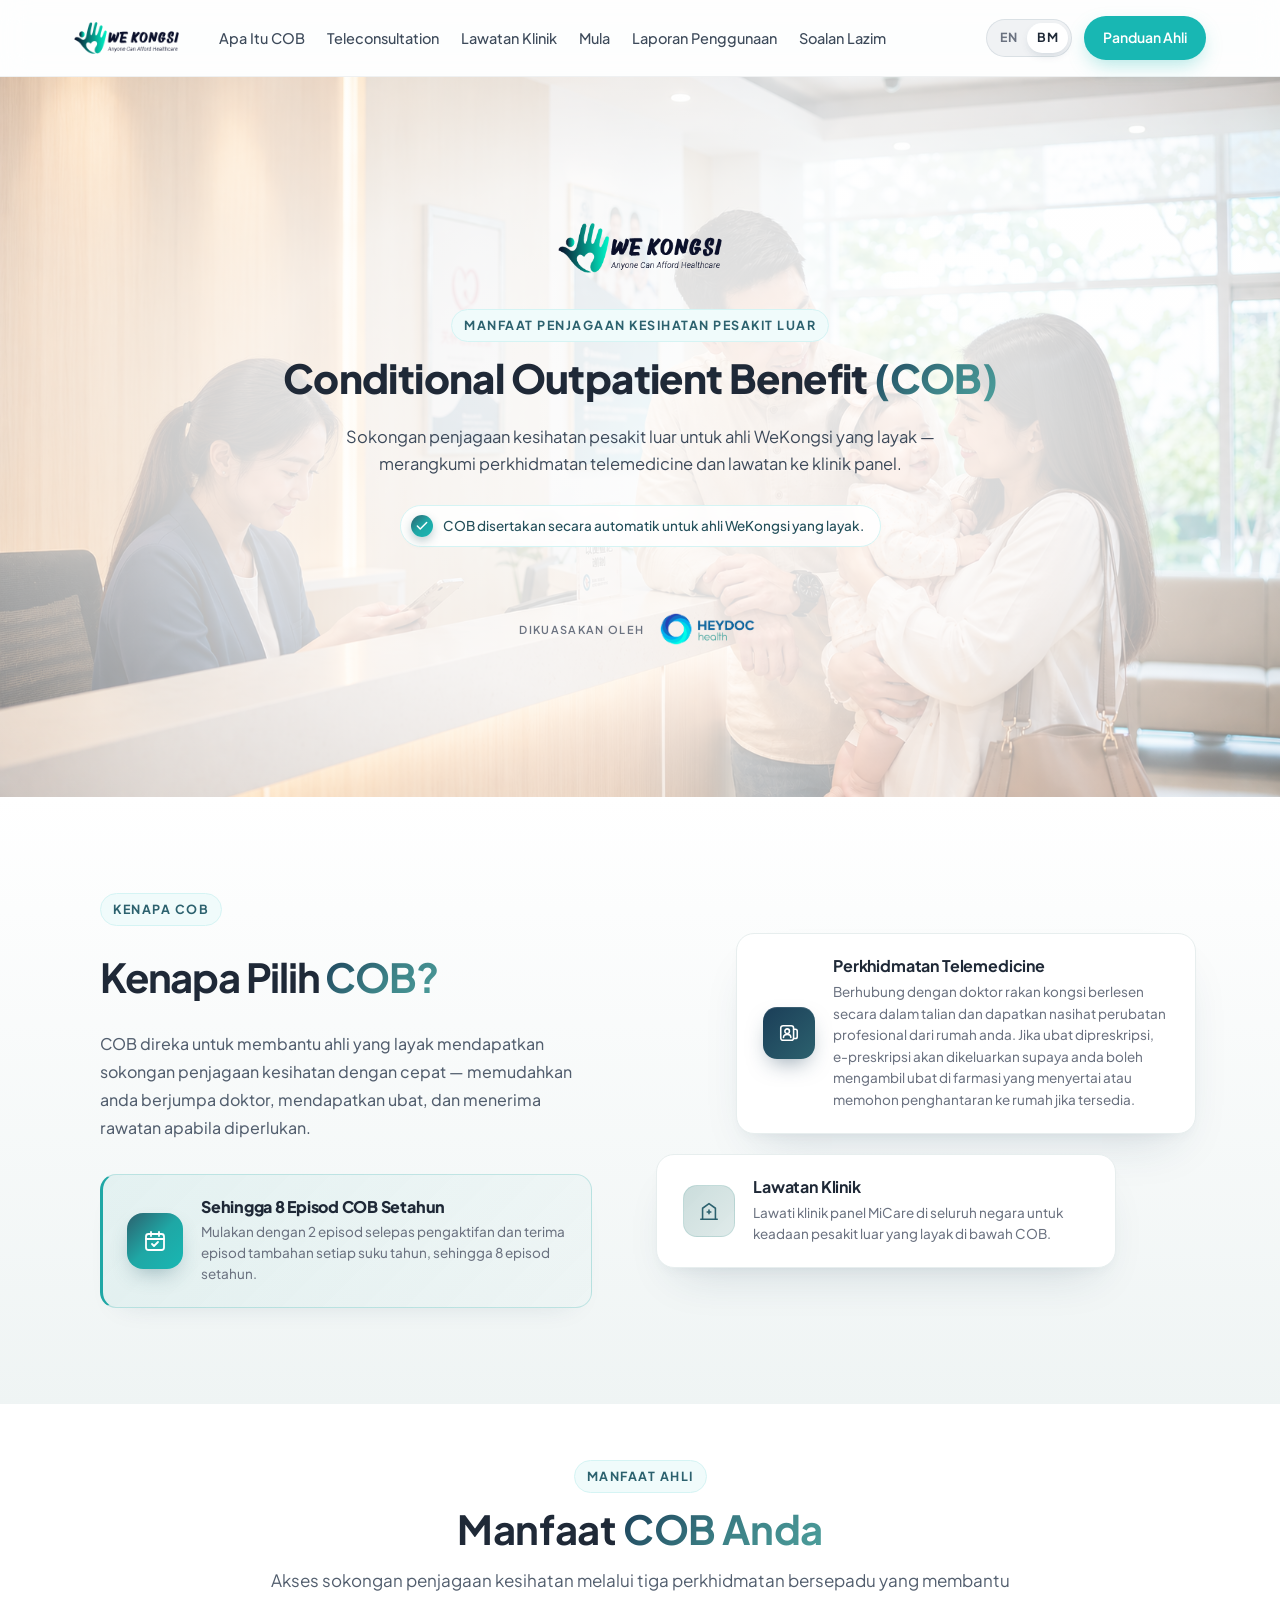
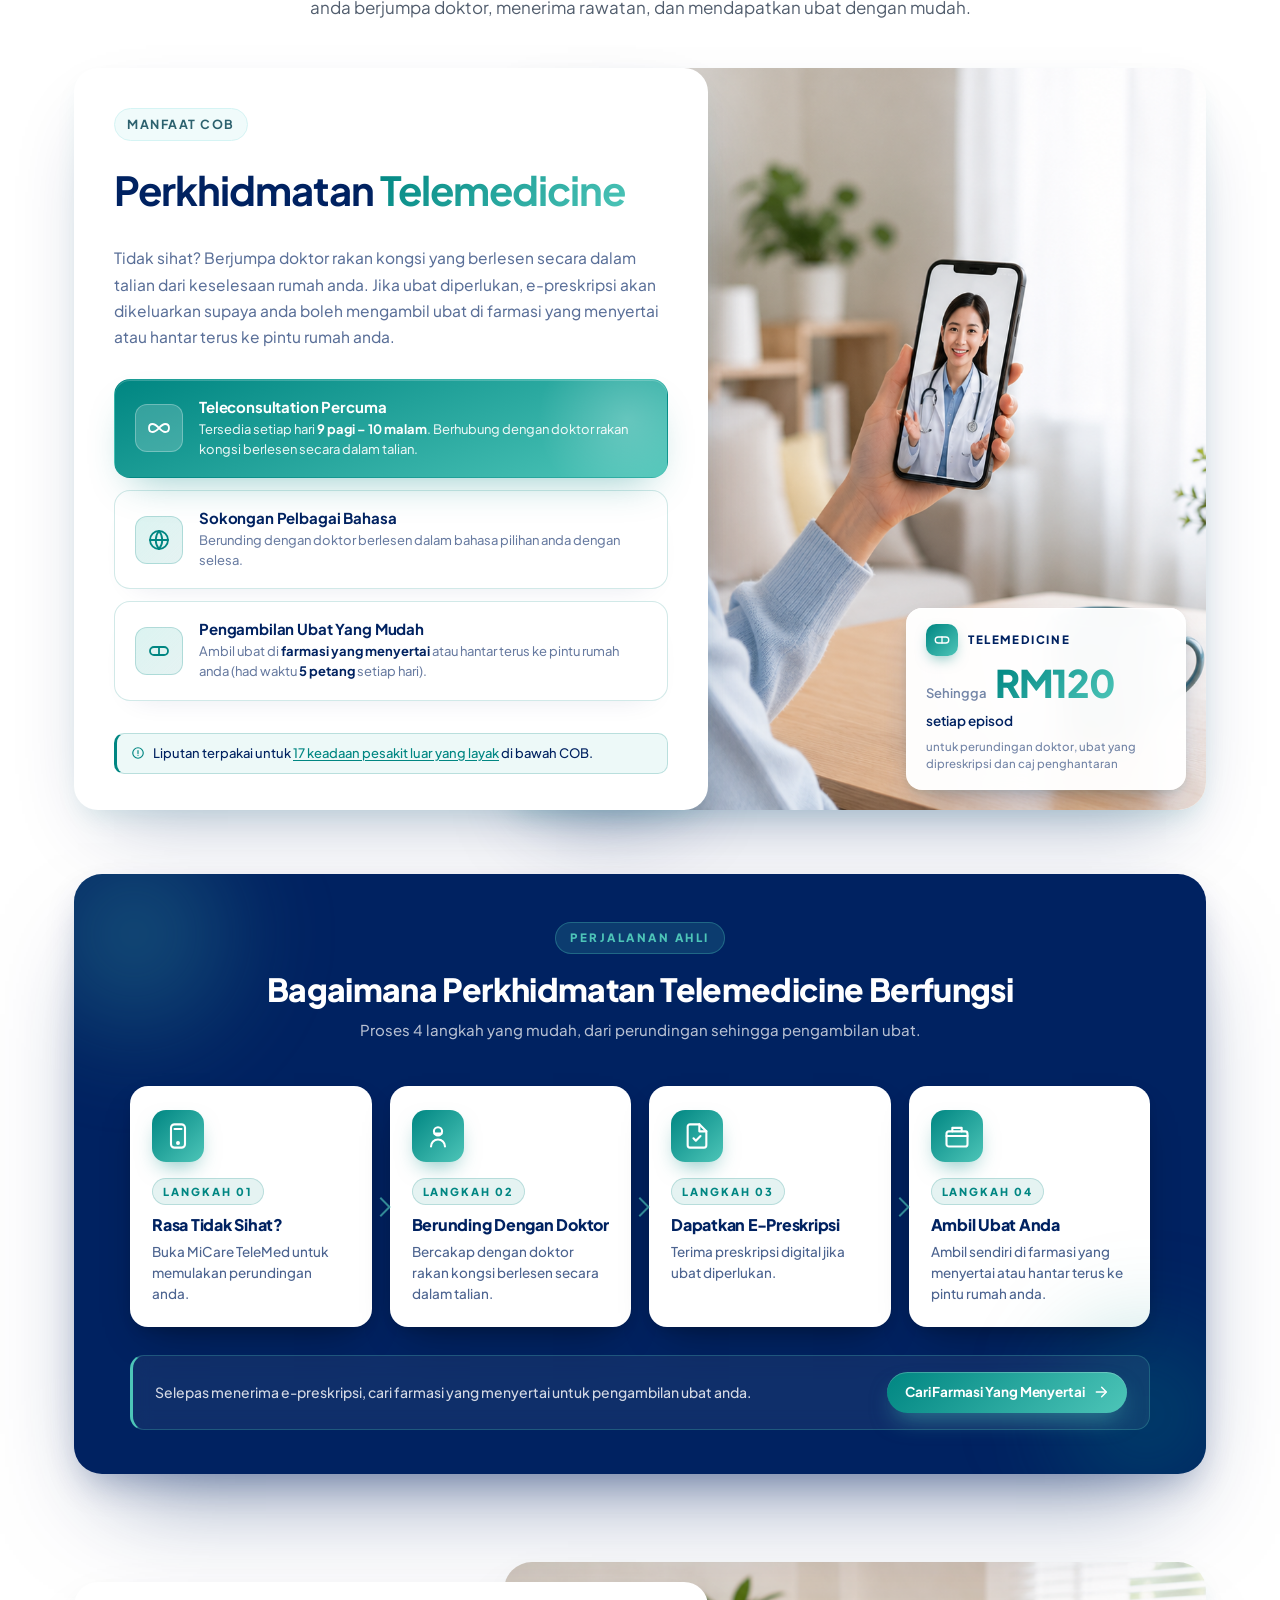
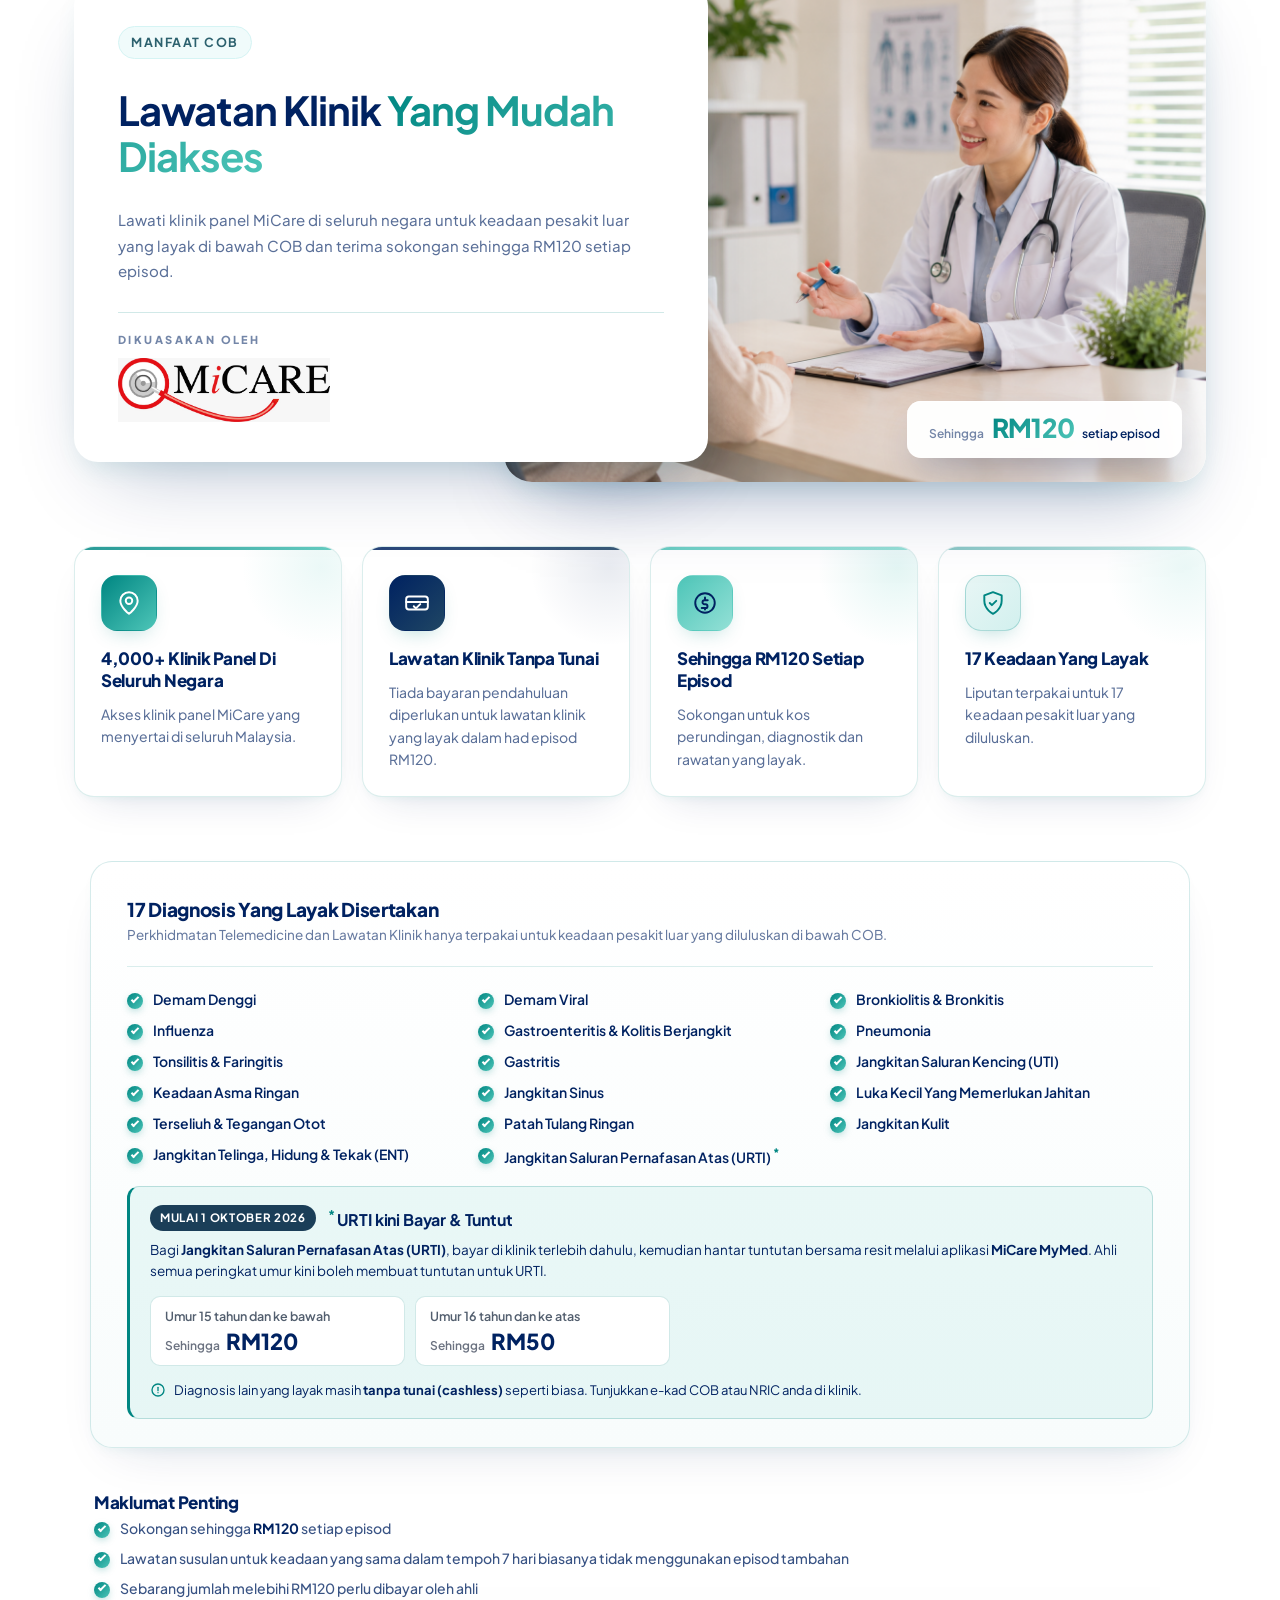
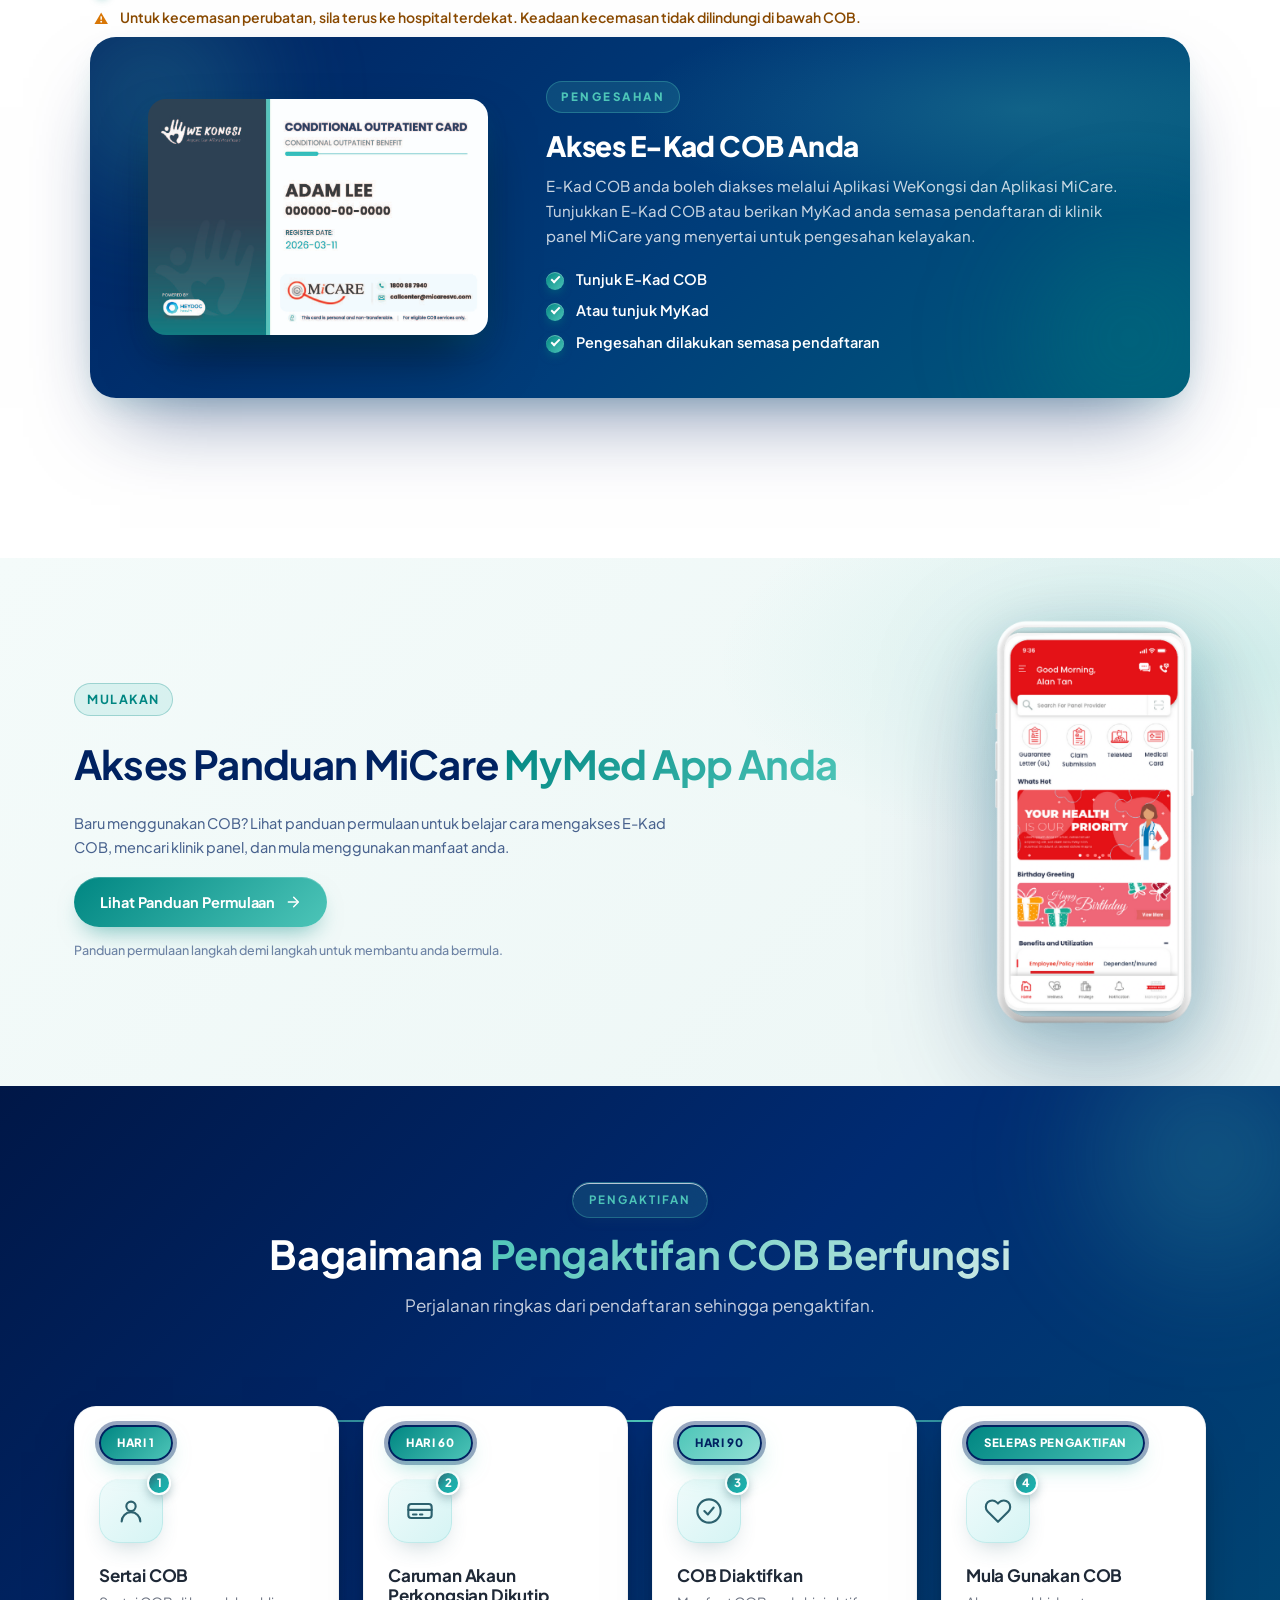
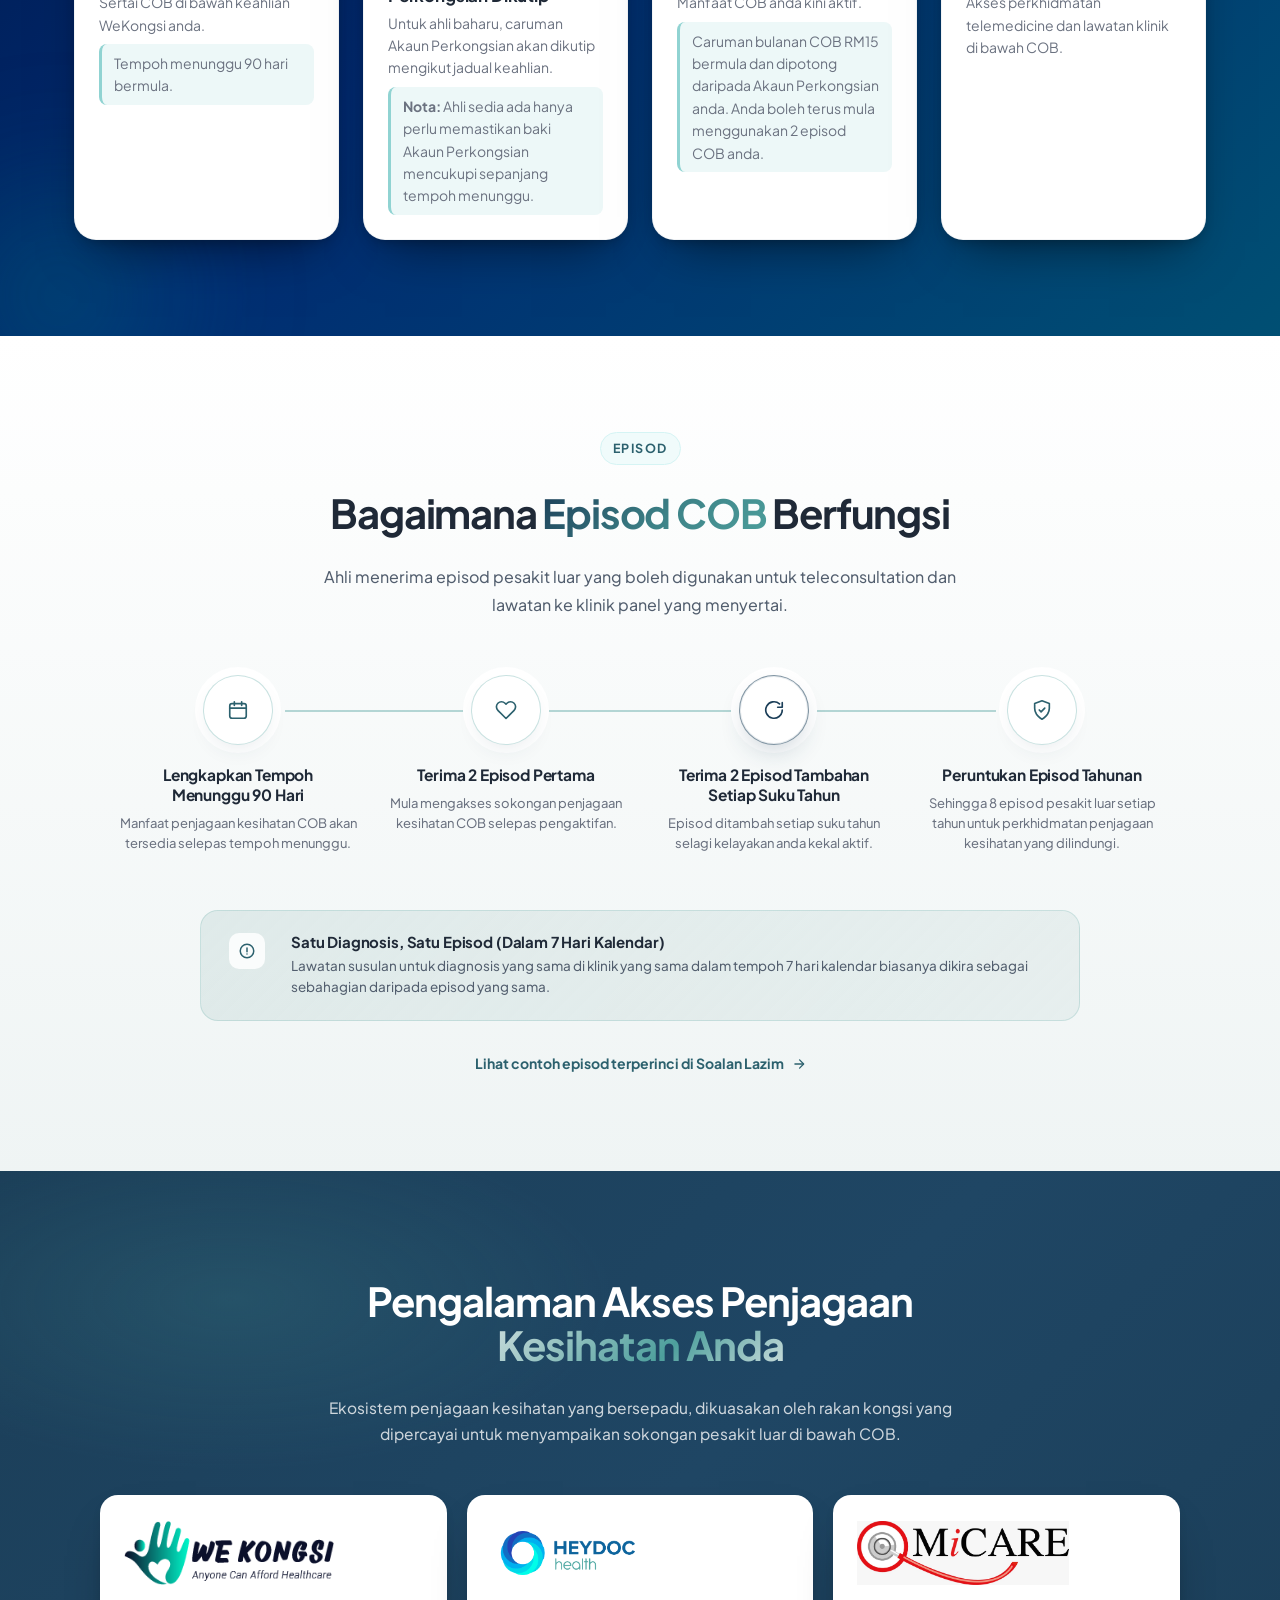
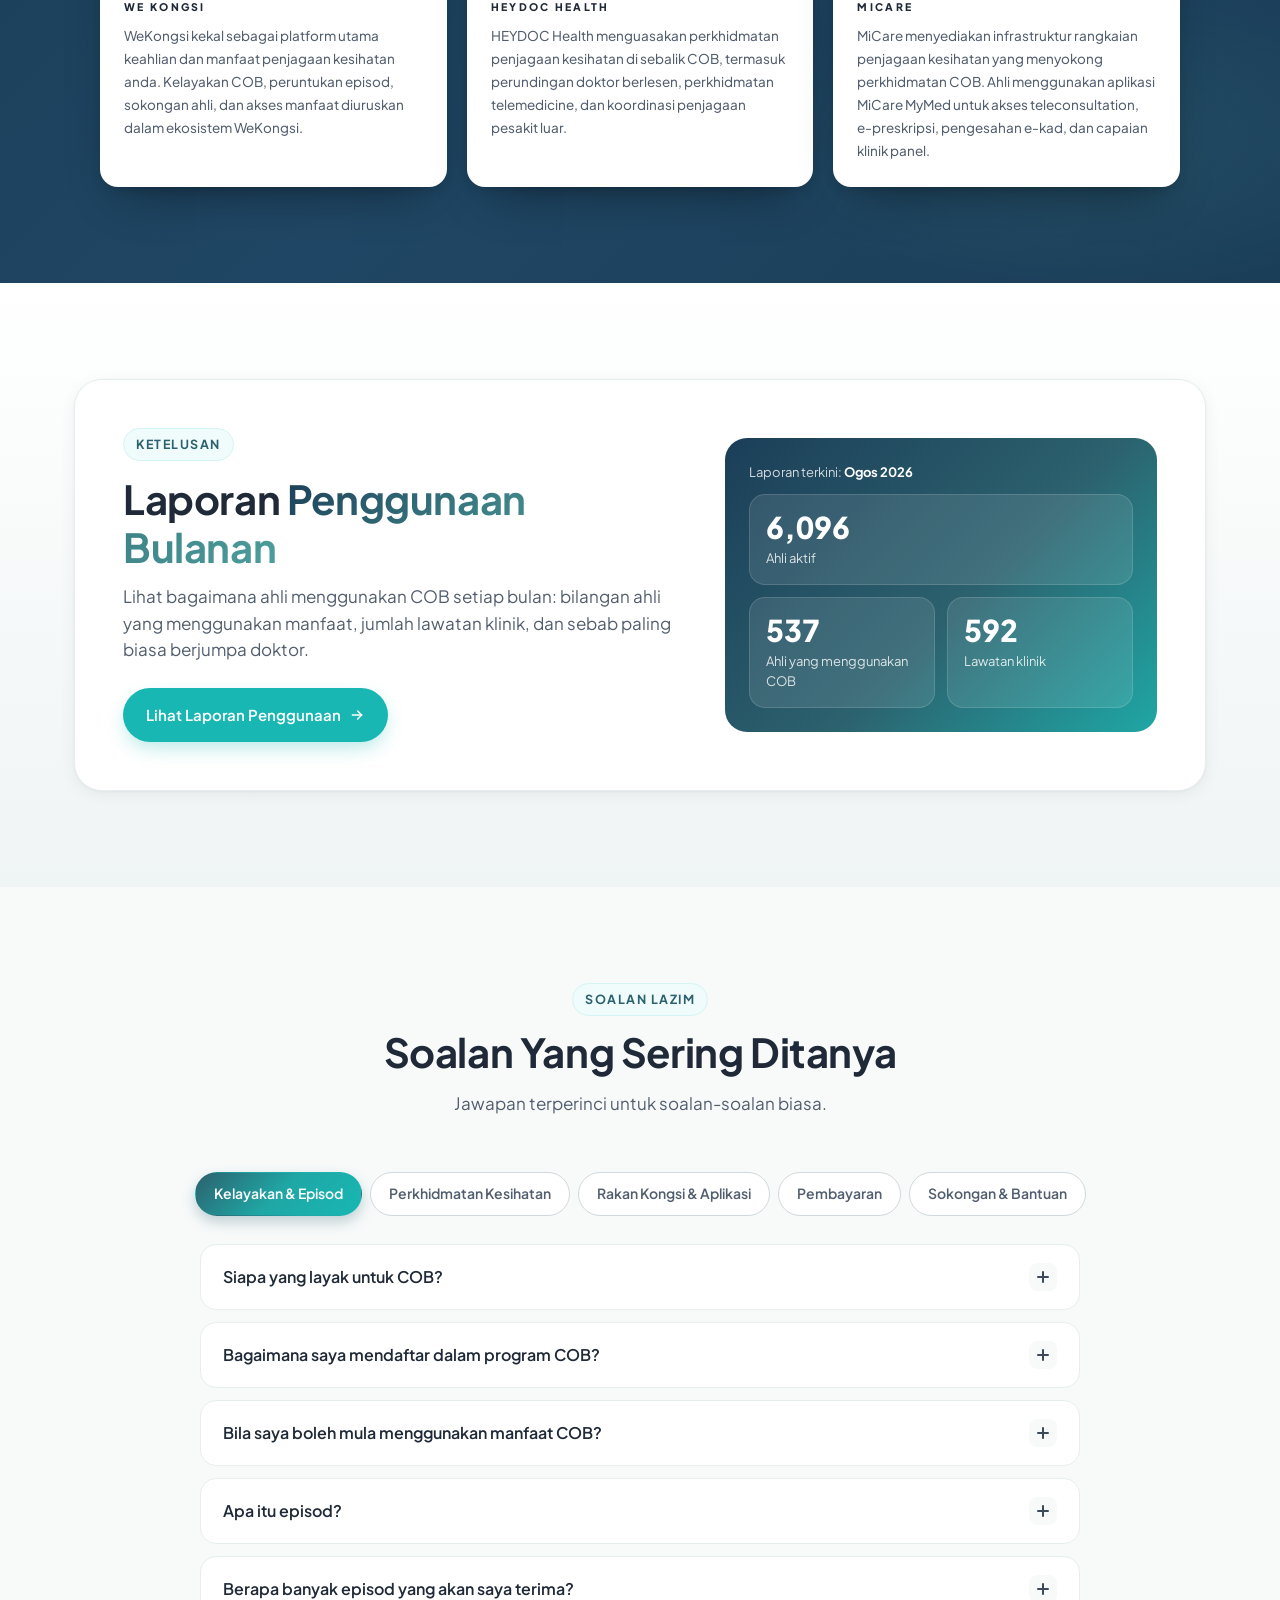
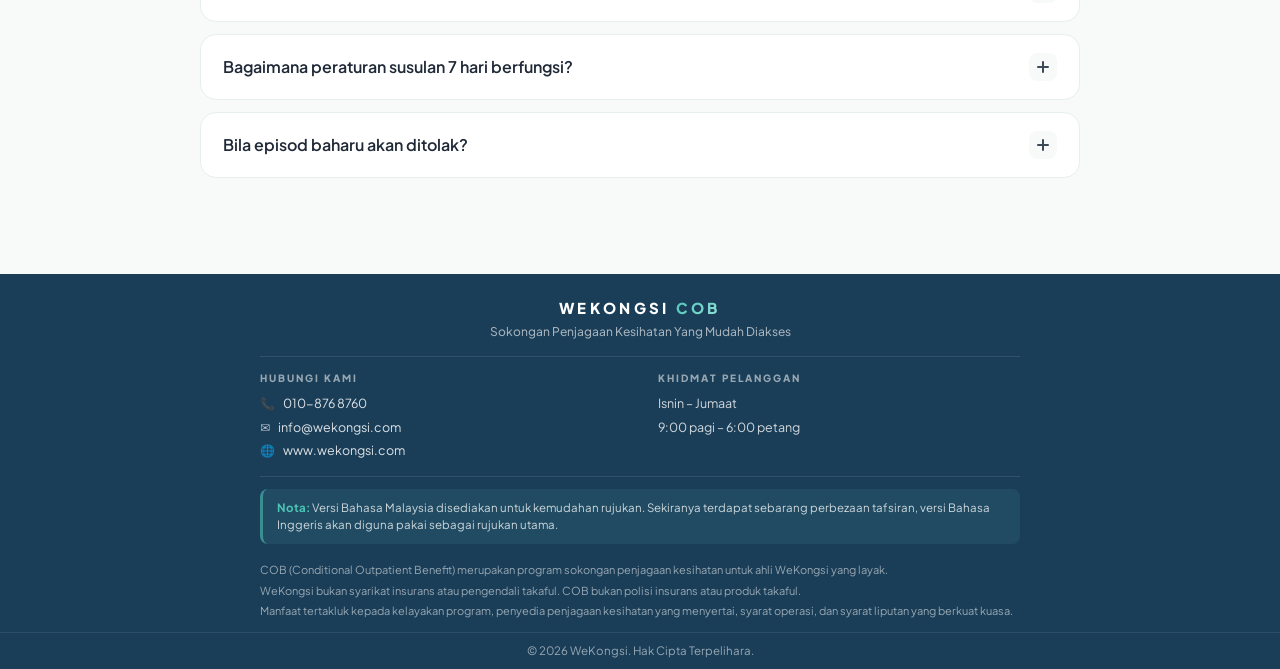
==== commit 6b1837f0: "Add URTI Pay & Claim remark (effective 1 October 2026) - Eligible Diagnoses card: rename to Upper Re" ====
--- a/index-bm.html
+++ b/index-bm.html
@@ -8,7 +8,7 @@
   <link rel="preconnect" href="https://fonts.googleapis.com" />
   <link rel="preconnect" href="https://fonts.gstatic.com" crossorigin />
   <link href="https://fonts.googleapis.com/css2?family=Plus+Jakarta+Sans:wght@400;500;600;700;800&family=Inter:wght@400;500;600;700&display=swap" rel="stylesheet" />
-  <link rel="stylesheet" href="styles.css?v=2026-09-util4" />
+  <link rel="stylesheet" href="styles.css?v=2026-09-util8" />
 </head>
 <body>
 
@@ -349,12 +349,20 @@
             <li>Patah Tulang Ringan</li>
             <li>Jangkitan Kulit</li>
             <li>Jangkitan Telinga, Hidung &amp; Tekak (ENT)</li>
-            <li>Jangkitan Saluran Pernafasan<sup>*</sup></li>
+            <li>Jangkitan Saluran Pernafasan Atas (URTI)<sup>*</sup></li>
           </ul>
 
-          <div class="cv-cond__note">
-            <svg viewBox="0 0 24 24" width="16" height="16" fill="none" stroke="currentColor" stroke-width="2" stroke-linecap="round" stroke-linejoin="round"><circle cx="12" cy="12" r="9"/><path d="M12 8v5"/><path d="M12 16h.01"/></svg>
-            <p><strong>Jangkitan Saluran Pernafasan</strong> hanya layak untuk ahli berumur 15 tahun ke bawah.</p>
+          <div class="cv-urti">
+            <div class="cv-urti__head">
+              <span class="cv-urti__badge">Mulai 1 Oktober 2026</span>
+              <h4 class="cv-urti__title"><sup>*</sup> URTI kini Bayar &amp; Tuntut</h4>
+            </div>
+            <p class="cv-urti__body">Bagi <strong>Jangkitan Saluran Pernafasan Atas (URTI)</strong>, bayar di klinik terlebih dahulu, kemudian hantar tuntutan bersama resit melalui aplikasi <strong>MiCare MyMed</strong>. Ahli semua peringkat umur kini boleh membuat tuntutan untuk URTI.</p>
+            <div class="cv-urti__caps">
+              <div class="cv-urti__cap"><span>Umur 15 tahun dan ke bawah</span><strong><small>Sehingga</small> RM120</strong></div>
+              <div class="cv-urti__cap"><span>Umur 16 tahun dan ke atas</span><strong><small>Sehingga</small> RM50</strong></div>
+            </div>
+            <p class="cv-urti__foot"><svg viewBox="0 0 24 24" width="16" height="16" fill="none" stroke="currentColor" stroke-width="2" stroke-linecap="round" stroke-linejoin="round"><circle cx="12" cy="12" r="9"/><path d="M12 8v5"/><path d="M12 16h.01"/></svg><span>Diagnosis lain yang layak masih <strong>tanpa tunai (cashless)</strong> seperti biasa. Tunjukkan e-kad COB atau NRIC anda di klinik.</span></p>
           </div>
         </div>
       </div>
@@ -628,7 +636,7 @@
             <details class="faq"><summary>Apa yang termasuk dalam Perkhidmatan Telemedicine?<span class="faq__chev"></span></summary><div class="faq__body"><p>Ahli boleh:</p><ul><li>Berunding dengan doktor rakan kongsi berlesen secara dalam talian</li><li>Menerima penilaian dan nasihat perubatan</li><li>Menerima e-preskripsi jika ubat diperlukan</li><li>Mengambil ubat di farmasi yang menyertai atau hantar terus ke pintu rumah anda</li></ul><p>Perkhidmatan Telemedicine tersedia <strong>sehingga RM120 setiap episod</strong>, merangkumi perundingan doktor, ubat yang dipreskripsi, dan caj penghantaran. Had waktu permintaan penghantaran ubat adalah pada <strong>5 petang</strong> setiap hari.</p><p><strong>Nota:</strong> Liputan hanya terpakai untuk 17 keadaan pesakit luar yang diluluskan di bawah COB.</p></div></details>
             <details class="faq"><summary>Adakah teleconsultation benar-benar tanpa had?<span class="faq__chev"></span></summary><div class="faq__body"><p>Ya. Ahli yang layak boleh menggunakan perkhidmatan teleconsultation <strong>tanpa had</strong> sepanjang tempoh keahlian COB aktif, tertakluk kepada waktu operasi.</p><p>Waktu operasi: <strong>9 pagi – 10 malam</strong> setiap hari.</p><p><strong>Nota:</strong> Liputan Perkhidmatan Telemedicine (termasuk sokongan ubat) hanya terpakai untuk 17 keadaan pesakit luar yang diluluskan di bawah COB.</p></div></details>
             <details class="faq"><summary>Apa yang termasuk dalam Lawatan Klinik?<span class="faq__chev"></span></summary><div class="faq__body"><p>Ahli yang layak boleh melawat klinik panel MiCare yang menyertai untuk keadaan pesakit luar yang diluluskan.</p><p>Lawatan Klinik merangkumi:</p><ul><li>Perundingan doktor</li><li>Rawatan asas berkaitan diagnosis yang layak</li></ul><p>Sokongan tersedia <strong>sehingga RM120 setiap episod</strong>.</p></div></details>
-            <details class="faq"><summary>Diagnosis apakah yang disertakan di bawah Lawatan Klinik?<span class="faq__chev"></span></summary><div class="faq__body"><p>Lawatan Klinik hanya terpakai untuk 17 diagnosis berikut yang telah diluluskan:</p><ol><li>Demam Denggi</li><li>Demam Viral</li><li>Bronkiolitis dan Bronkitis</li><li>Influenza</li><li>Gastroenteritis dan Kolitis Berjangkit</li><li>Pneumonia</li><li>Tonsilitis dan Faringitis</li><li>Gastritis</li><li>Jangkitan Saluran Kencing (UTI)</li><li>Keadaan Asma Ringan</li><li>Jangkitan Sinus</li><li>Luka Kecil Yang Memerlukan Jahitan</li><li>Terseliuh dan Tegangan Otot</li><li>Patah Tulang Ringan</li><li>Jangkitan Kulit</li><li>Jangkitan Telinga, Hidung dan Tekak (ENT)</li><li>Jangkitan Saluran Pernafasan (hanya layak untuk ahli berumur 15 tahun ke bawah)</li></ol><p>Liputan hanya terpakai untuk diagnosis di atas. Diagnosis akhir ditentukan oleh penyedia penjagaan kesihatan yang merawat.</p></div></details>
+            <details class="faq"><summary>Diagnosis apakah yang disertakan di bawah Lawatan Klinik?<span class="faq__chev"></span></summary><div class="faq__body"><p>Lawatan Klinik hanya terpakai untuk 17 diagnosis berikut yang telah diluluskan:</p><ol><li>Demam Denggi</li><li>Demam Viral</li><li>Bronkiolitis dan Bronkitis</li><li>Influenza</li><li>Gastroenteritis dan Kolitis Berjangkit</li><li>Pneumonia</li><li>Tonsilitis dan Faringitis</li><li>Gastritis</li><li>Jangkitan Saluran Kencing (UTI)</li><li>Keadaan Asma Ringan</li><li>Jangkitan Sinus</li><li>Luka Kecil Yang Memerlukan Jahitan</li><li>Terseliuh dan Tegangan Otot</li><li>Patah Tulang Ringan</li><li>Jangkitan Kulit</li><li>Jangkitan Telinga, Hidung dan Tekak (ENT)</li><li>Jangkitan Saluran Pernafasan Atas (URTI): Bayar &amp; Tuntut mulai 1 Oktober 2026, sehingga RM120 untuk ahli berumur 15 tahun dan ke bawah dan sehingga RM50 untuk ahli berumur 16 tahun dan ke atas</li></ol><p>Liputan hanya terpakai untuk diagnosis di atas. Diagnosis akhir ditentukan oleh penyedia penjagaan kesihatan yang merawat.</p></div></details>
             <details class="faq"><summary>Bagaimana saya mengesahkan kelayakan saya di klinik?<span class="faq__chev"></span></summary><div class="faq__body"><p>Anda boleh:</p><ul><li>Tunjukkan <strong>E-Kad COB</strong> anda; atau</li><li>Tunjukkan <strong>MyKad</strong> anda untuk pengesahan</li></ul><p>Pengesahan menggunakan pasport tidak diterima untuk lawatan klinik COB.</p></div></details>
             <details class="faq"><summary>Apa yang perlu saya lakukan jika tidak membawa e-kad ke klinik?<span class="faq__chev"></span></summary><div class="faq__body"><p>Anda boleh menunjukkan e-kad perubatan anda melalui <strong>Aplikasi MyMed</strong> atau <strong>MyKad</strong> anda, dan maklumkan kepada penyedia bahawa anda dilindungi di bawah "<strong>MiCare</strong>".</p><p>Jika klinik atau hospital tidak dapat mengesahkan butiran anda, mohon mereka menghubungi MiCare melalui <strong>talian percuma 24/7</strong> untuk bantuan.</p></div></details>
             <details class="faq"><summary>Apa yang perlu saya lakukan jika lupa nama pengguna atau kata laluan untuk log masuk Aplikasi MyMed?<span class="faq__chev"></span></summary><div class="faq__body"><p>Anda boleh klik "<strong>Forgot Password</strong>" (Lupa Kata Laluan) di paparan utama Aplikasi MyMed.</p></div></details>
@@ -649,7 +657,8 @@
             <details class="faq"><summary>Bila yuran COB akan mula dipotong?<span class="faq__chev"></span></summary><div class="faq__body"><p><strong>Untuk ahli baharu:</strong></p><ul><li>Potongan bermula selepas tempoh menunggu 90 hari tamat dan COB diaktifkan.</li></ul><p><strong>Untuk ahli sedia ada yang beralih ke COB:</strong></p><ul><li>Potongan kadar berkadar (prorata) mungkin dikenakan semasa tempoh peralihan.</li><li>Potongan bulanan biasa kemudiannya akan diteruskan mengikut kitaran caruman sedia ada ahli.</li></ul></div></details>
             <details class="faq"><summary>Adakah saya masih perlu membayar caruman WeKongsi saya yang biasa?<span class="faq__chev"></span></summary><div class="faq__body"><p>Ya. Yuran COB adalah berasingan daripada caruman keahlian WeKongsi dan Akaun Perkongsian biasa anda.</p></div></details>
             <details class="faq"><summary>Apa yang berlaku jika saya gagal mengekalkan status aktif di WeKongsi?<span class="faq__chev"></span></summary><div class="faq__body"><p>Status akaun anda akan bertukar menjadi <strong>Digantung</strong> dan manfaat penjagaan kesihatan anda akan disekat sementara.</p><p>Anda mempunyai <strong>26 hari</strong> untuk membetulkannya: anda diberi tempoh tangguh selama 26 hari untuk menjelaskan tunggakan dan memulihkan status aktif anda.</p></div></details>
-            <details class="faq"><summary>Apa yang berlaku jika bil klinik saya melebihi RM120?<span class="faq__chev"></span></summary><div class="faq__body"><p>Sebarang jumlah yang melebihi <strong>RM120 setiap episod</strong> perlu dibayar oleh ahli.</p></div></details>
+            <details class="faq"><summary>Bagaimana cara membuat tuntutan untuk URTI (Jangkitan Saluran Pernafasan Atas)?<span class="faq__chev"></span></summary><div class="faq__body"><p>Mulai <strong>1 Oktober 2026</strong>, URTI diproses melalui <strong>Bayar &amp; Tuntut</strong> dan bukan lagi tanpa tunai:</p><ol><li>Bayar bil klinik untuk lawatan URTI anda.</li><li>Buka aplikasi <strong>MiCare MyMed</strong> dan pilih <strong>Penghantaran Tuntutan</strong>.</li><li>Pilih <strong>Rawatan Pesakit Luar</strong>, pilih nama ahli dan isi maklumat.</li><li>Muat naik resit dan hantar.</li><li>Jejak status tuntutan dan bayaran balik di bawah <strong>Sejarah Tuntutan</strong>.</li></ol><p><strong>Had tuntutan:</strong> sehingga <strong>RM120</strong> untuk ahli berumur 15 tahun dan ke bawah, dan sehingga <strong>RM50</strong> untuk ahli berumur 16 tahun dan ke atas.</p><p>Diagnosis lain yang layak di bawah COB masih tanpa tunai.</p></div></details>
+            <details class="faq"><summary>Apa yang berlaku jika bil klinik saya melebihi RM120?<span class="faq__chev"></span></summary><div class="faq__body"><p>Sebarang jumlah yang melebihi <strong>RM120 setiap episod</strong> perlu dibayar oleh ahli.</p><p>Bagi <strong>URTI</strong> (Bayar &amp; Tuntut mulai 1 Oktober 2026), had tuntutan adalah sehingga RM120 untuk ahli berumur 15 tahun dan ke bawah dan sehingga RM50 untuk ahli berumur 16 tahun dan ke atas.</p></div></details>
             <details class="faq"><summary>Apa yang berlaku jika kos Perkhidmatan Telemedicine saya melebihi RM120?<span class="faq__chev"></span></summary><div class="faq__body"><p>Sebarang jumlah yang melebihi <strong>RM120 setiap episod</strong> untuk Perkhidmatan Telemedicine (perundingan doktor, ubat yang dipreskripsi, dan caj penghantaran) perlu dibayar oleh ahli.</p></div></details>
             <details class="faq"><summary>Bolehkah saya keluar dari COB?<span class="faq__chev"></span></summary><div class="faq__body"><p>Ya. Ahli didaftarkan secara automatik ke dalam program Manfaat Pesakit Luar Bersyarat (COB) semasa pendaftaran, namun anda boleh memilih untuk keluar selepas pendaftaran, tertakluk kepada syarat program.</p></div></details>
             <details class="faq"><summary>Bolehkah saya sertai semula selepas keluar?<span class="faq__chev"></span></summary><div class="faq__body"><p>Ya, tetapi tempoh menunggu akan dikenakan. Jika anda ingin menyertai semula, anda perlu melalui <strong>tempoh menunggu 90 hari</strong> sebelum manfaat pesakit luar boleh diaktifkan semula.</p><p>Sila ambil perhatian bahawa yuran COB bulanan <strong>RM15 akan tetap dipotong</strong> sepanjang tempoh menunggu 90 hari ini.</p></div></details>
--- a/styles.css
+++ b/styles.css
@@ -117,8 +117,8 @@
   height: var(--header-h);
   display: flex; align-items: center; gap: 16px;
 }
-.nav__brand { display: inline-flex; }
-.nav__logo { height: 32px; width: auto; }
+.nav__brand { display: inline-flex; flex-shrink: 0; }
+.nav__logo { height: 32px; width: auto; flex-shrink: 0; object-fit: contain; }
 .nav__links {
   margin-left: 24px;
   display: flex; gap: 22px; align-items: center; flex: 1;
@@ -6594,3 +6594,61 @@
 @media (max-width: 900px) {
   .ur-teaser__card { grid-template-columns: 1fr; padding: 28px 20px; gap: 24px; }
 }
+
+/* Phone header — keep the logo at its natural shape and fit the action row */
+@media (max-width: 480px) {
+  .nav .container { padding: 0 16px; }
+  .nav__inner { gap: 8px; }
+  .nav__logo { height: 28px; }
+  .nav__actions { gap: 6px; margin-left: auto; }
+  .nav__lang-btn { min-width: 32px; padding: 5px 8px; font-size: 12px; }
+  .nav__actions .btn--sm { padding: 8px 12px; font-size: 13px; }
+  .nav__toggle { flex-shrink: 0; }
+}
+@media (max-width: 380px) {
+  .nav .container { padding: 0 12px; }
+  .nav__logo { height: 24px; }
+  .nav__lang-btn { min-width: 28px; padding: 4px 6px; }
+  .nav__actions .btn--sm { padding: 7px 10px; font-size: 12.5px; }
+  .nav__toggle { width: 36px; height: 36px; }
+}
+@media (max-width: 340px) {
+  .nav .container { padding: 0 10px; }
+  .nav__inner, .nav__actions { gap: 4px; }
+  .nav__logo { height: 22px; }
+  .nav__lang-btn { min-width: 26px; padding: 4px 5px; font-size: 11.5px; }
+  .nav__actions .btn--sm { padding: 7px 9px; font-size: 12px; }
+}
+
+/* URTI Pay & Claim remark (Eligible Diagnoses card) */
+.cv-urti {
+  margin-top: 18px; padding: 18px 20px;
+  background: rgba(77,197,184,0.10);
+  border: 1px solid rgba(0,134,130,0.22);
+  border-left: 3px solid var(--tk-primary);
+  border-radius: 12px;
+  color: var(--tk-navy);
+}
+.cv-urti__head { display: flex; align-items: center; flex-wrap: wrap; gap: 8px 12px; margin-bottom: 8px; }
+.cv-urti__badge {
+  font-size: 11.5px; font-weight: 700; letter-spacing: 0.06em; text-transform: uppercase;
+  color: #fff; background: var(--navy-900); padding: 4px 10px; border-radius: 999px;
+}
+.cv-urti__title { font-size: 16px; font-weight: 700; color: var(--tk-navy); }
+.cv-urti__title sup { color: var(--tk-primary); }
+.cv-urti__body { font-size: 13.5px; line-height: 1.6; margin: 0 0 14px; }
+.cv-urti__caps { display: grid; grid-template-columns: 1fr 1fr; gap: 10px; max-width: 520px; }
+.cv-urti__cap {
+  background: #fff; border: 1px solid rgba(0,134,130,0.18); border-radius: 10px;
+  padding: 10px 14px; display: flex; flex-direction: column; gap: 2px;
+}
+.cv-urti__cap span { font-size: 12.5px; color: var(--ink-600); font-weight: 600; }
+.cv-urti__cap strong { font-size: 22px; font-weight: 800; color: var(--tk-navy); line-height: 1.2; }
+.cv-urti__cap strong small { font-size: 12px; font-weight: 600; color: var(--ink-500); margin-right: 2px; }
+.cv-urti__foot { display: flex; gap: 8px; align-items: flex-start; margin: 14px 0 0; font-size: 13px; line-height: 1.55; }
+.cv-urti__foot svg { color: var(--tk-primary); flex-shrink: 0; margin-top: 2px; }
+@media (max-width: 420px) {
+  .cv-urti { padding: 16px 14px; }
+  .cv-urti__caps { grid-template-columns: 1fr 1fr; gap: 8px; }
+  .cv-urti__cap strong { font-size: 19px; }
+}
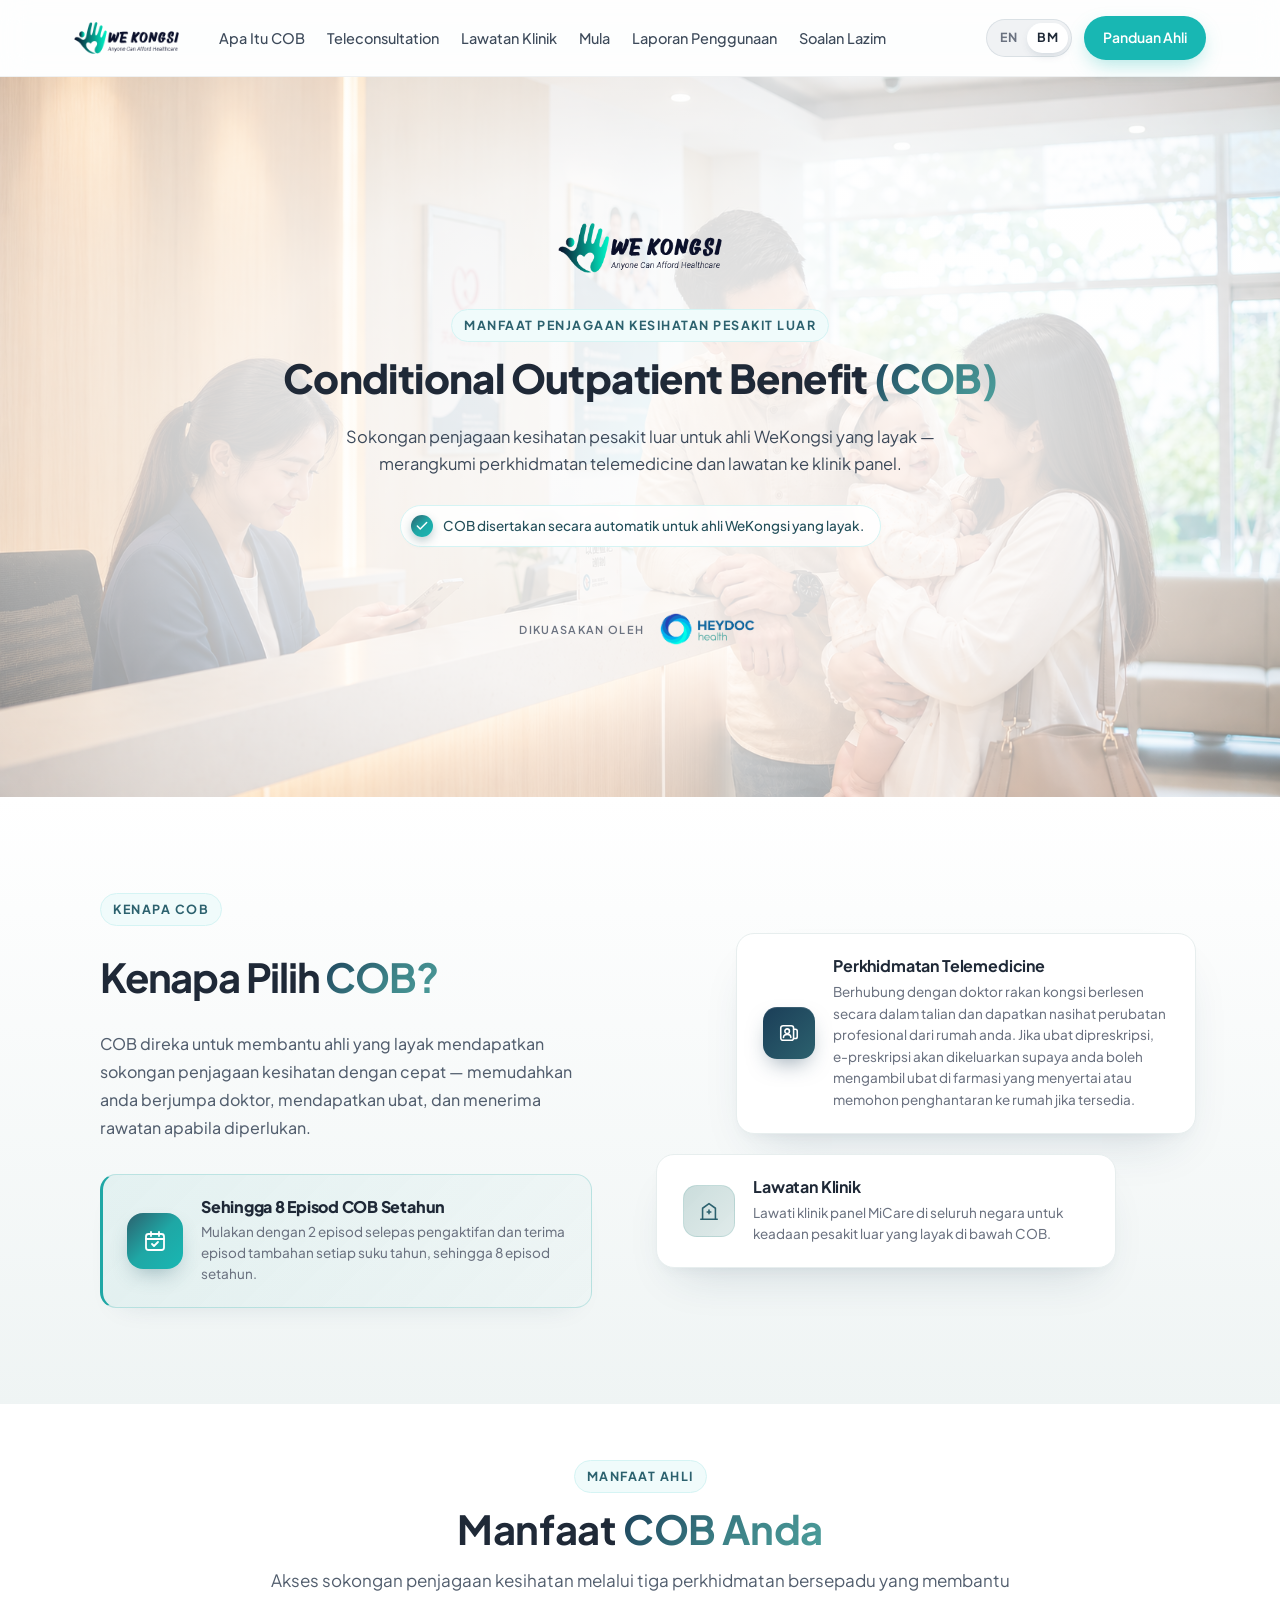
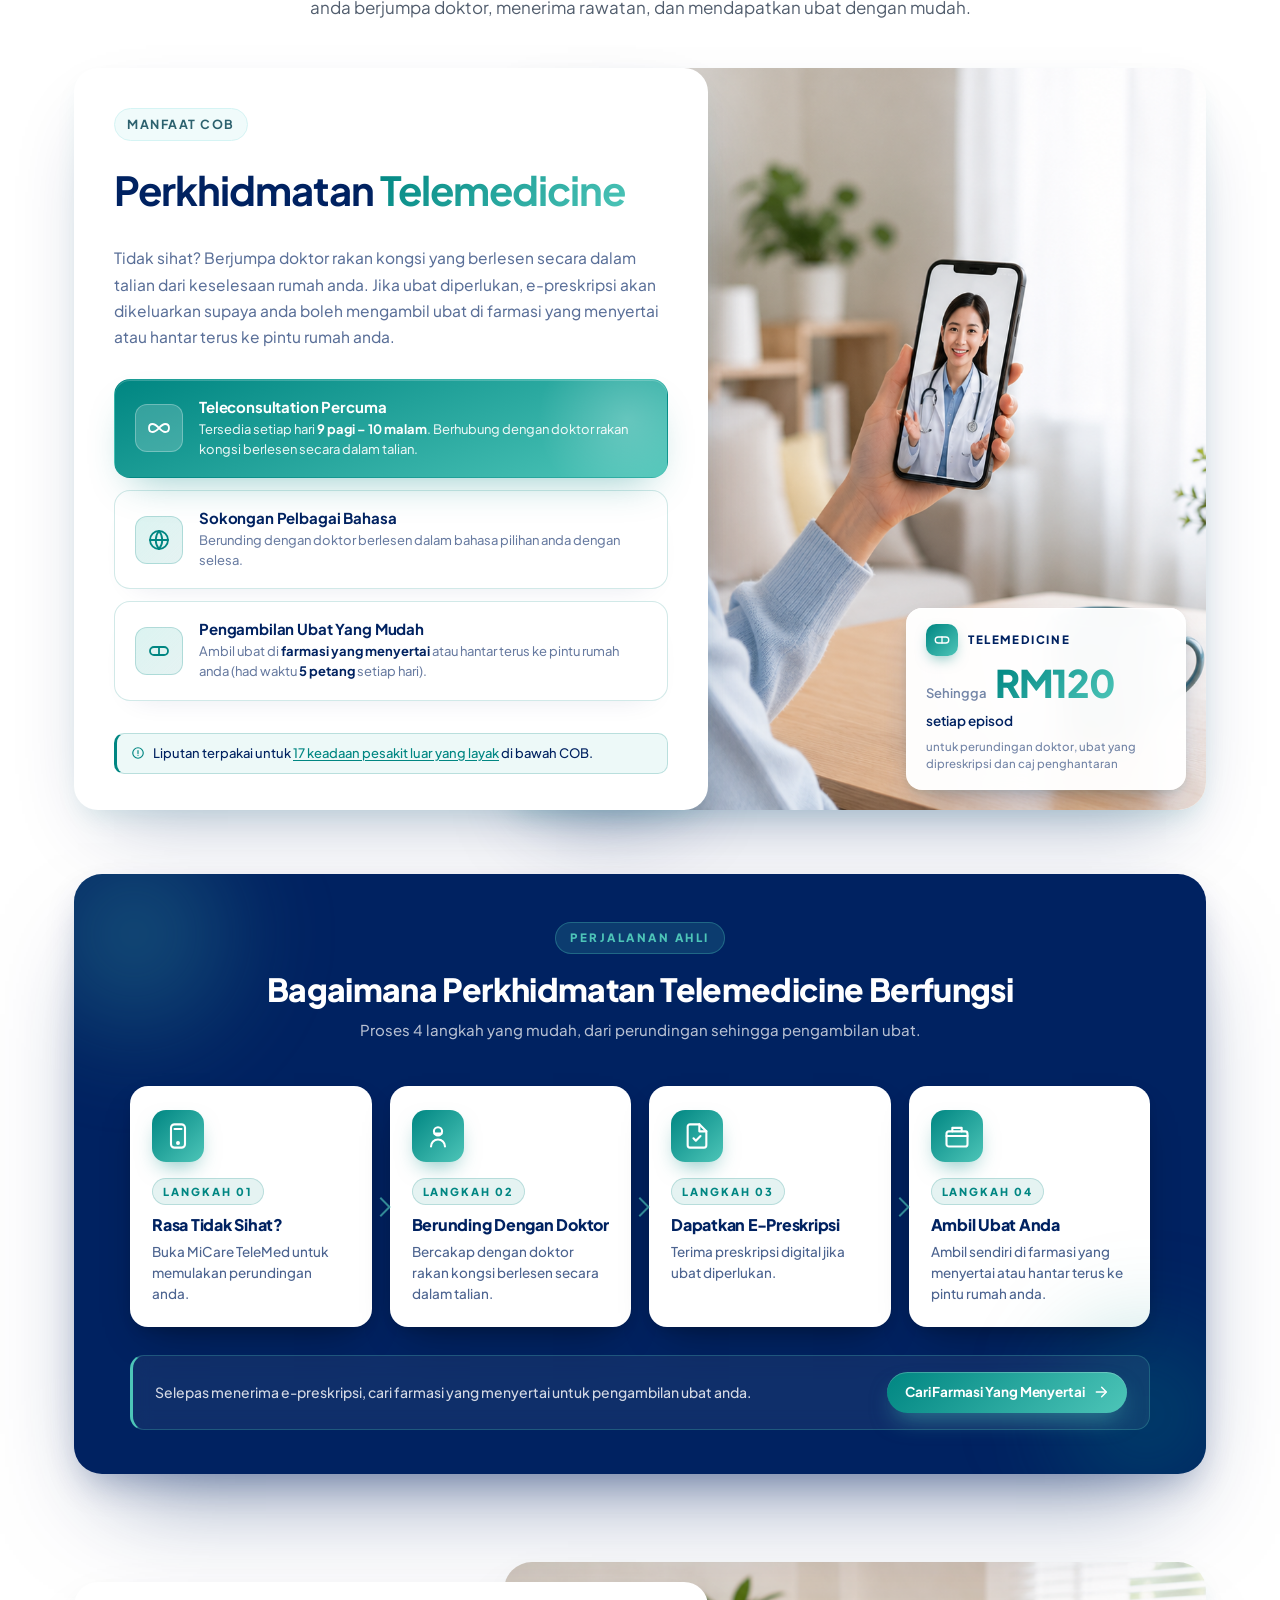
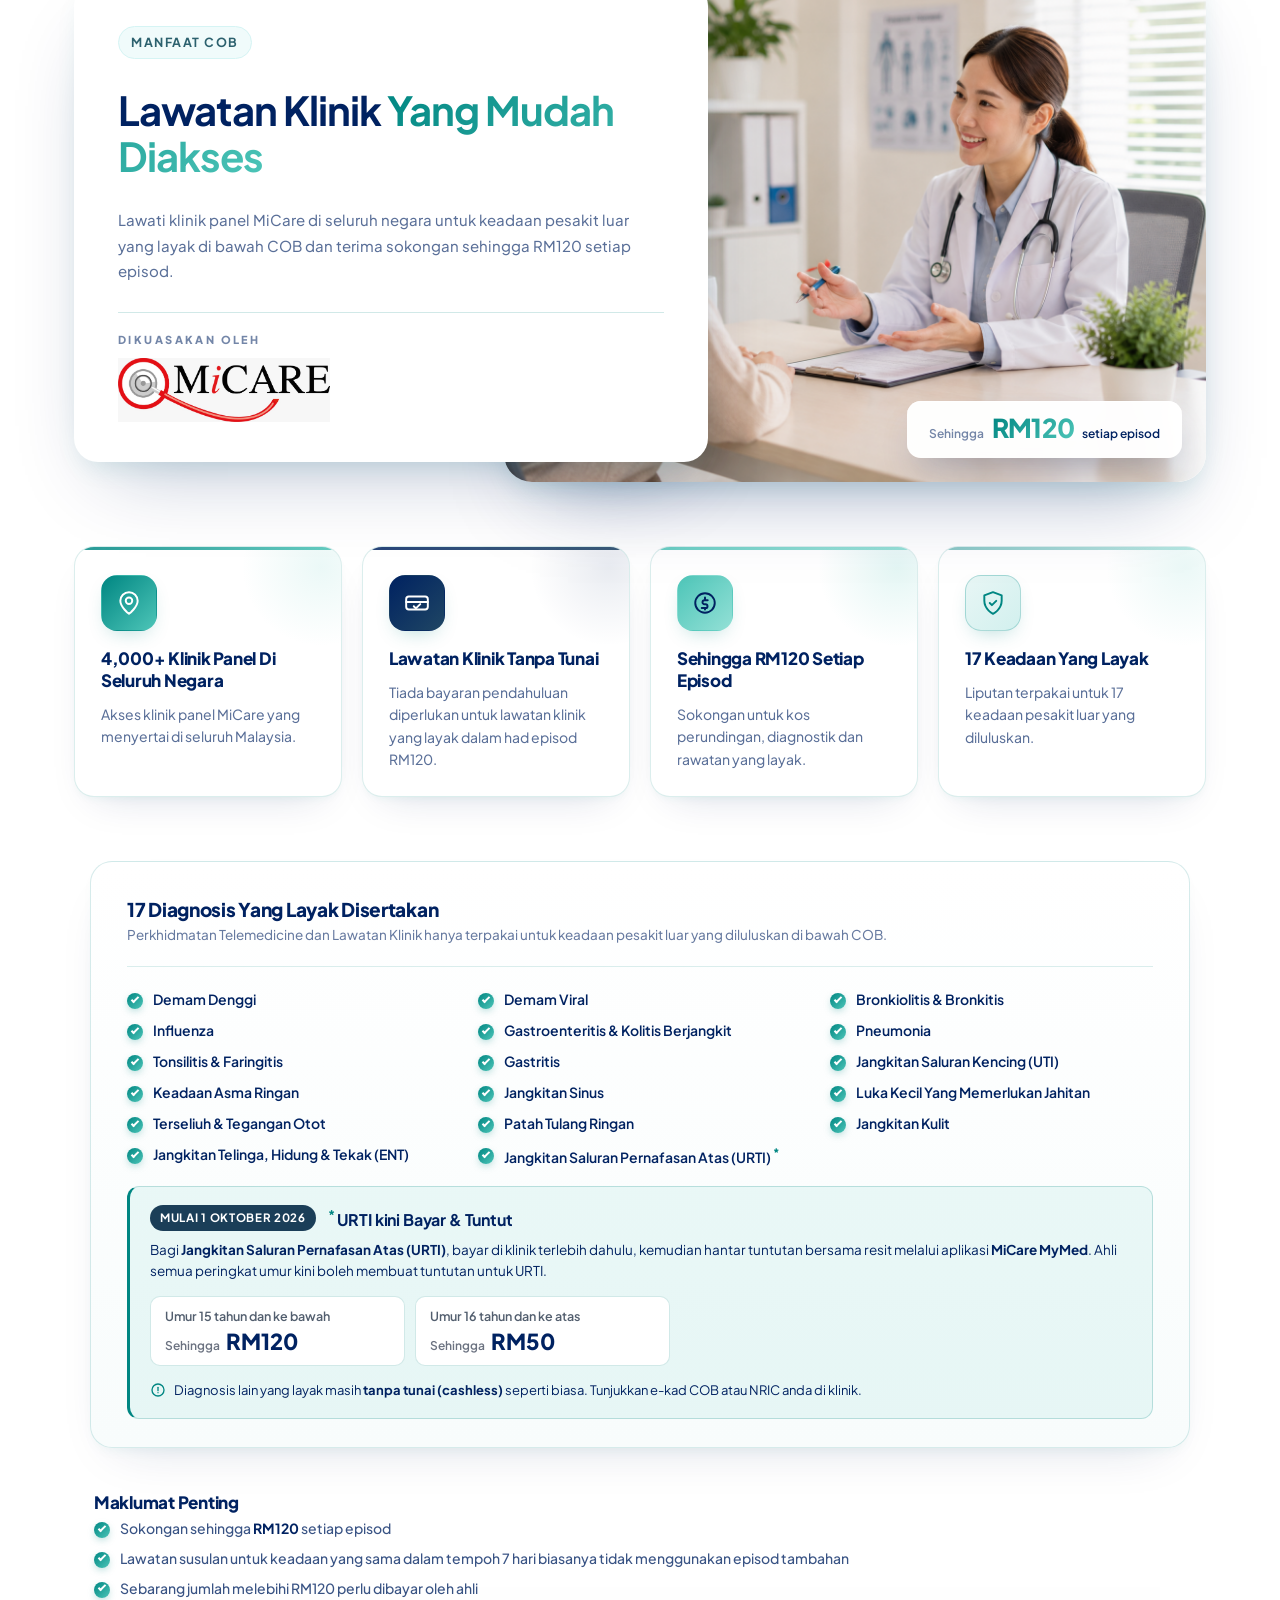
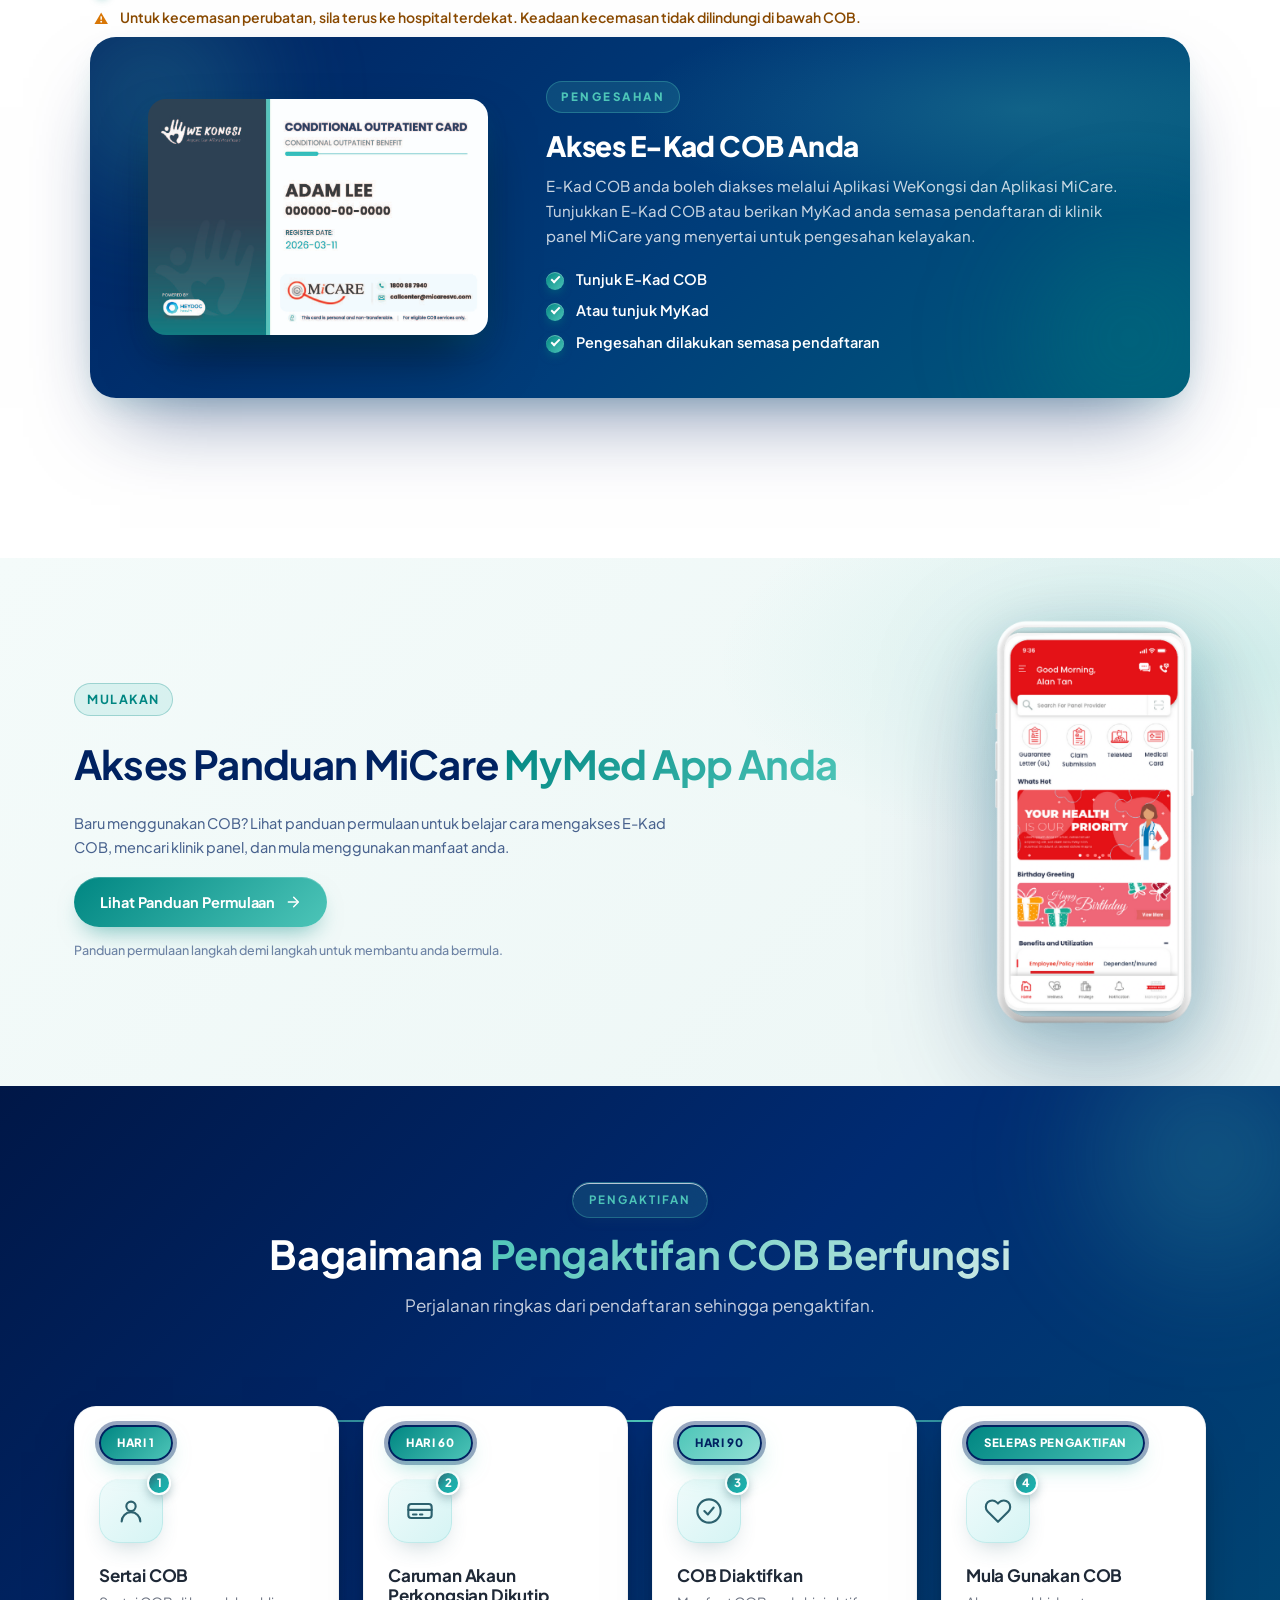
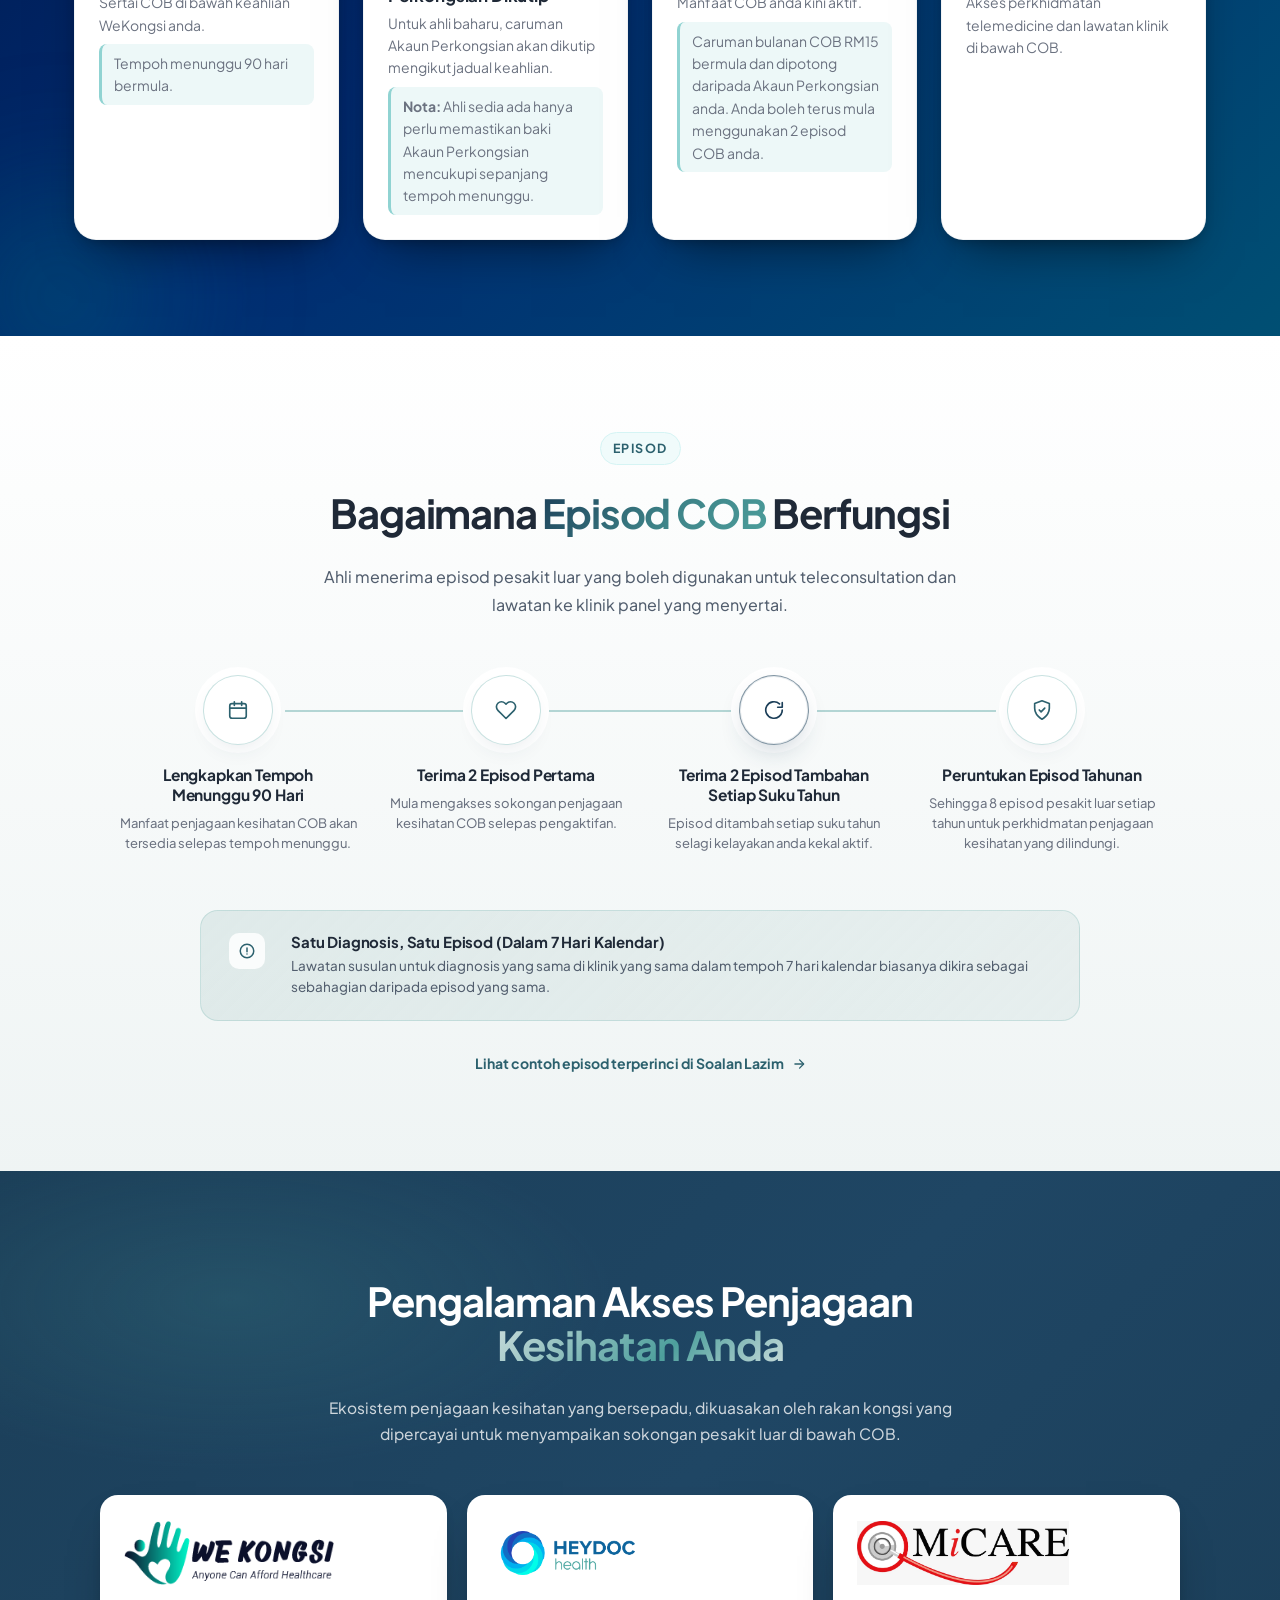
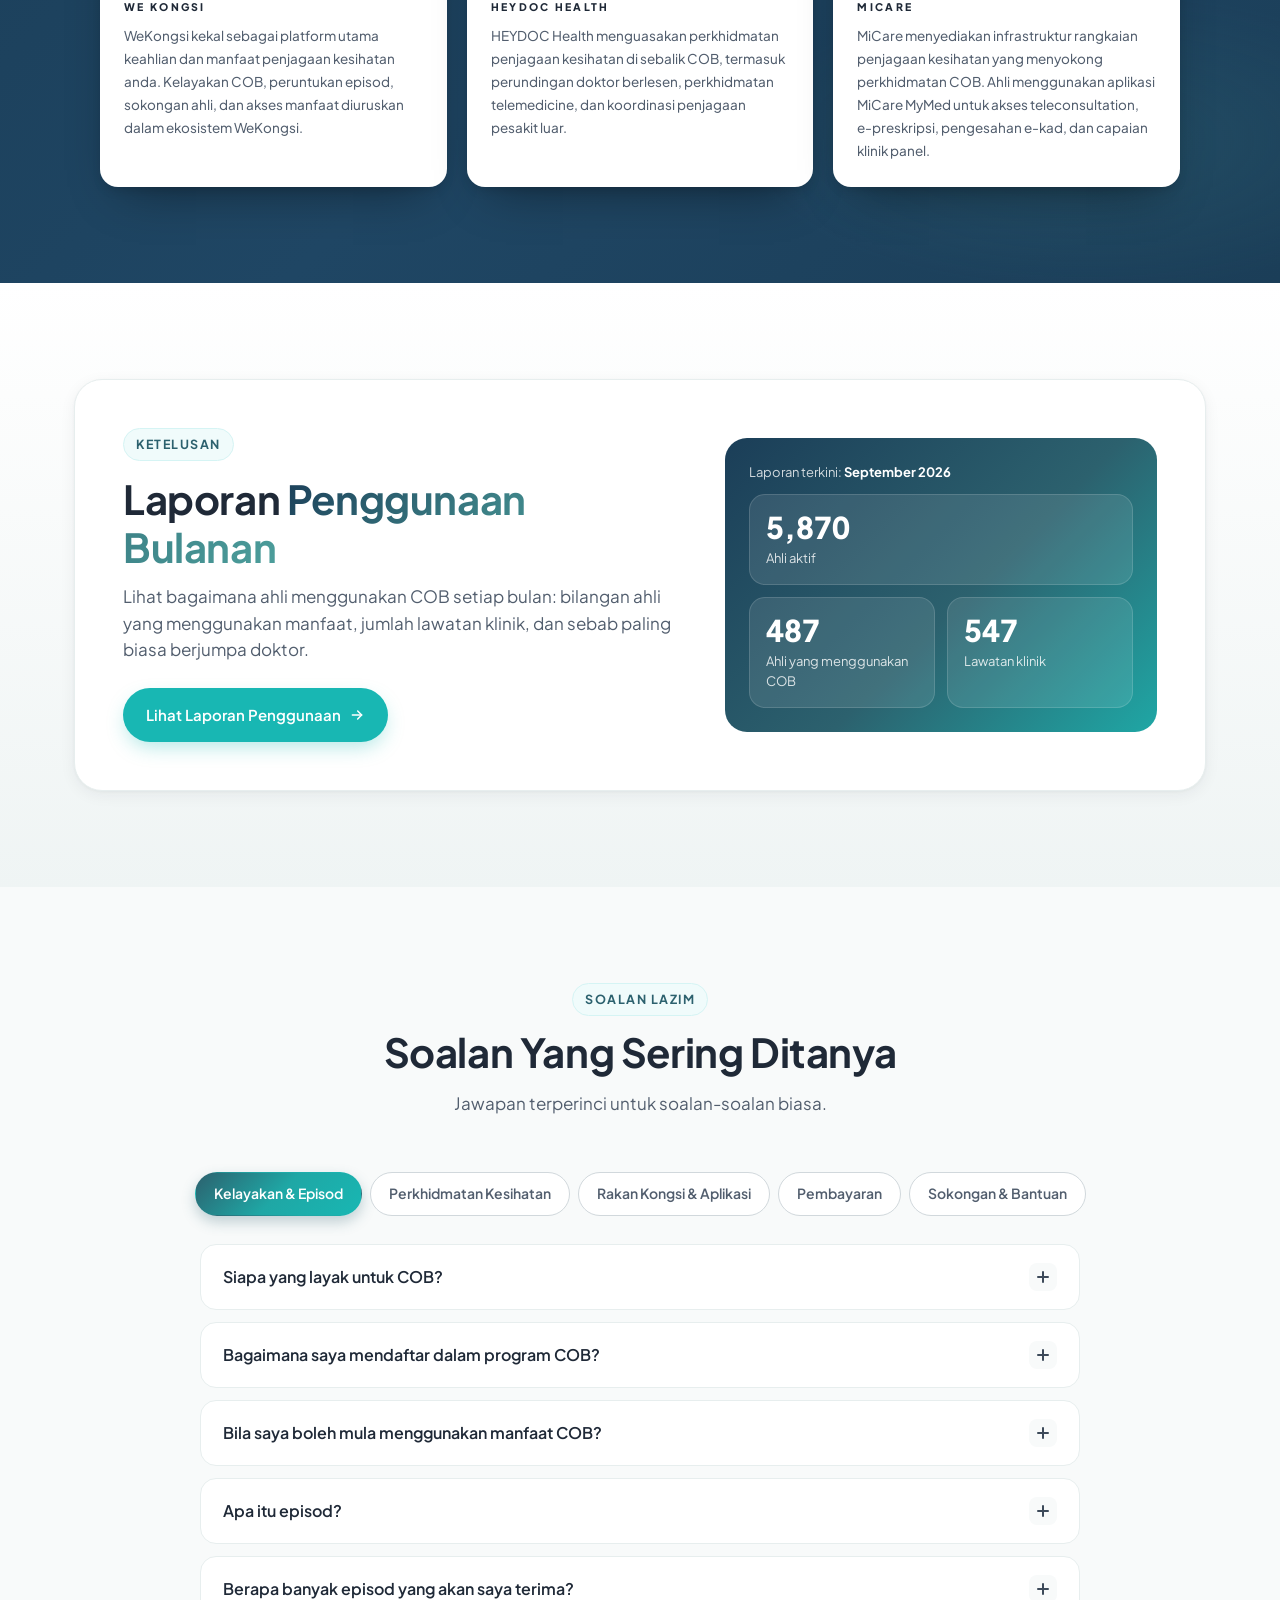
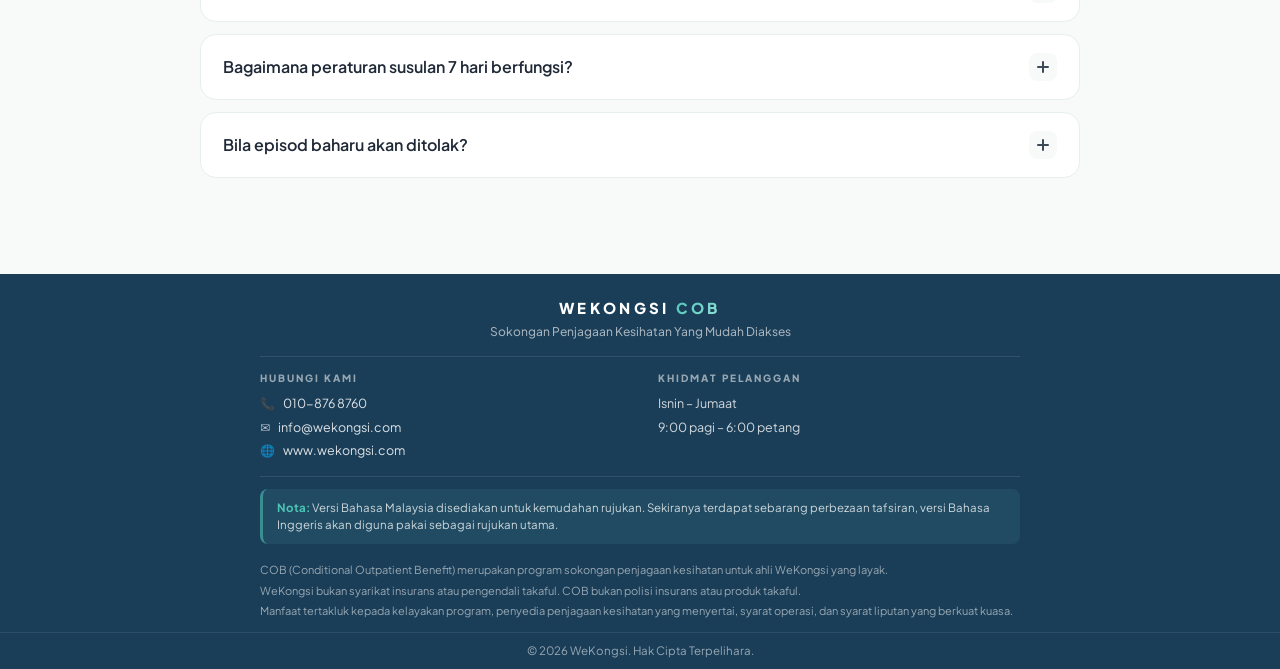
==== commit c129fed1: "Add September 2026 COB utilisation report - utilisation-data.js: September figures (5,870 active mem" ====
--- a/index-bm.html
+++ b/index-bm.html
@@ -720,7 +720,7 @@
     </div>
   </footer>
 
-  <script src="utilisation-data.js?v=2026-09c"></script>
+  <script src="utilisation-data.js?v=2026-10"></script>
   <script src="script.js?v=2026-09c"></script>
 </body>
 </html>
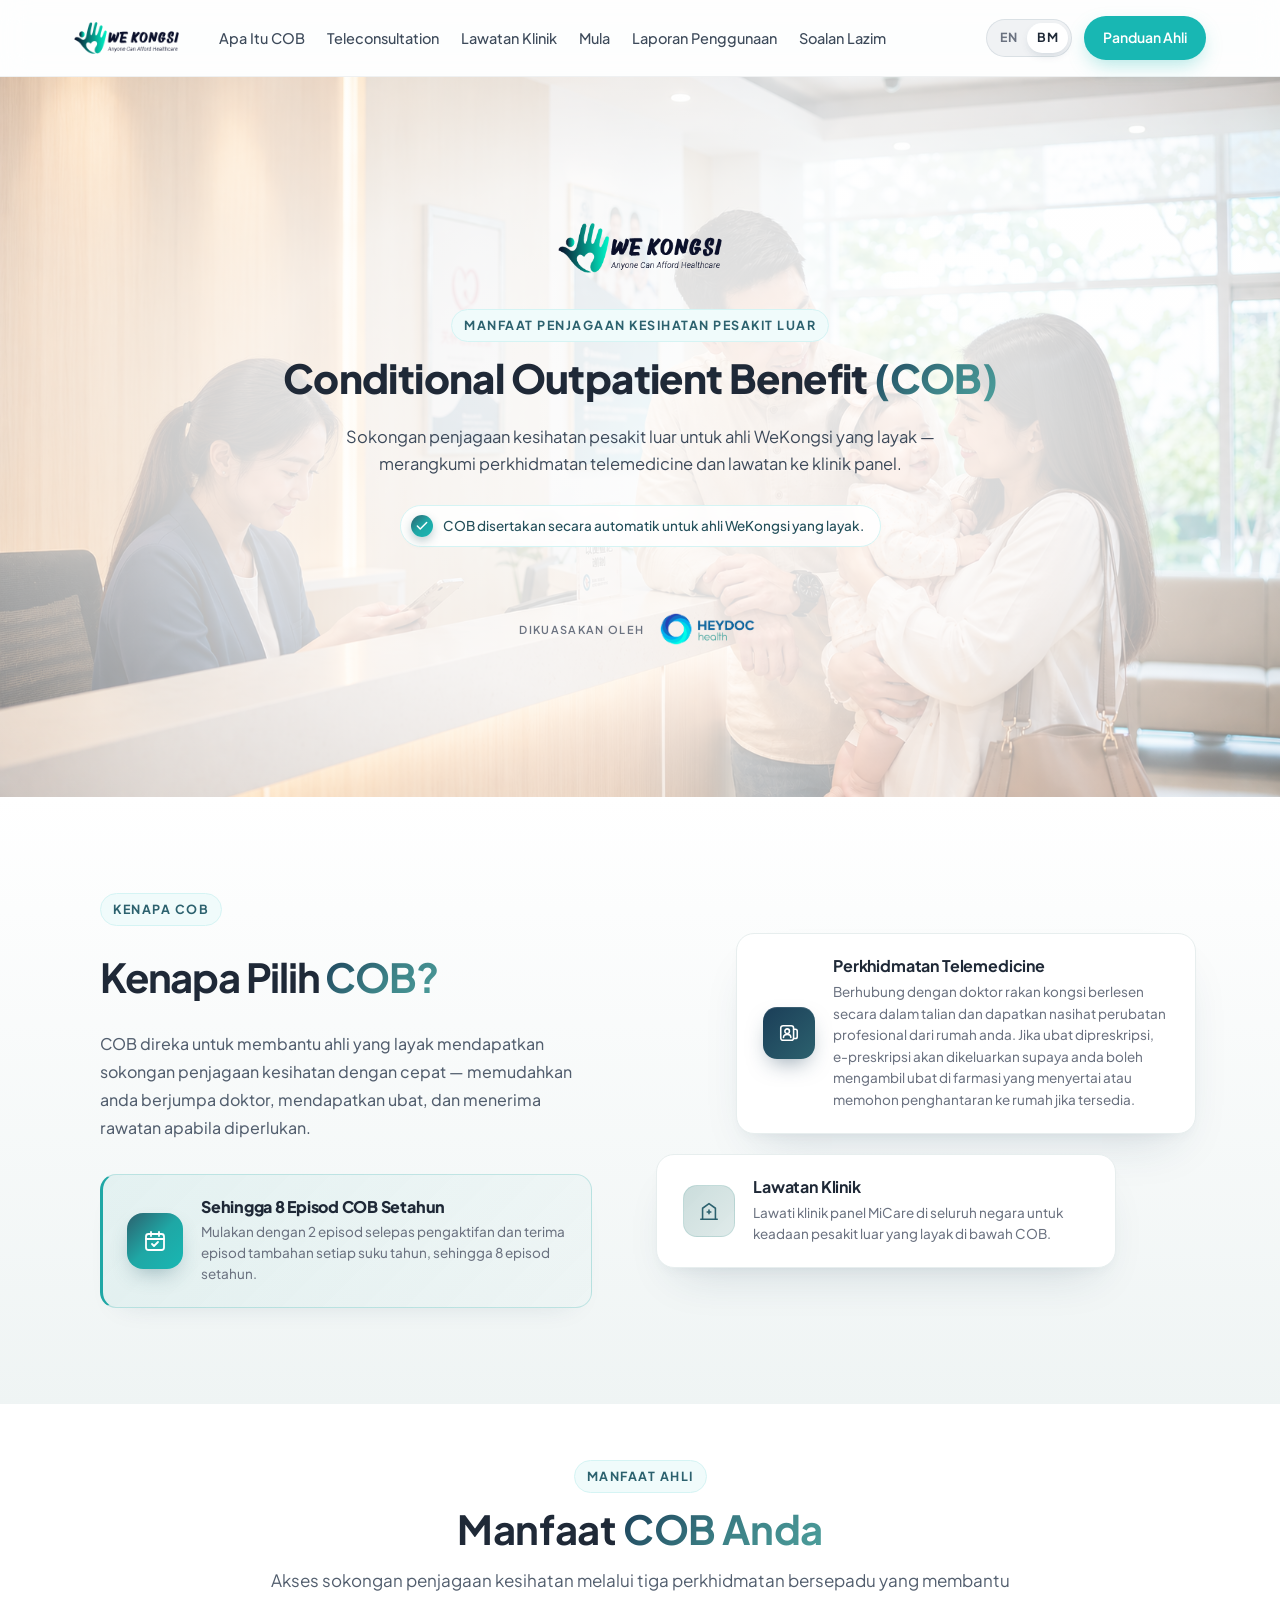
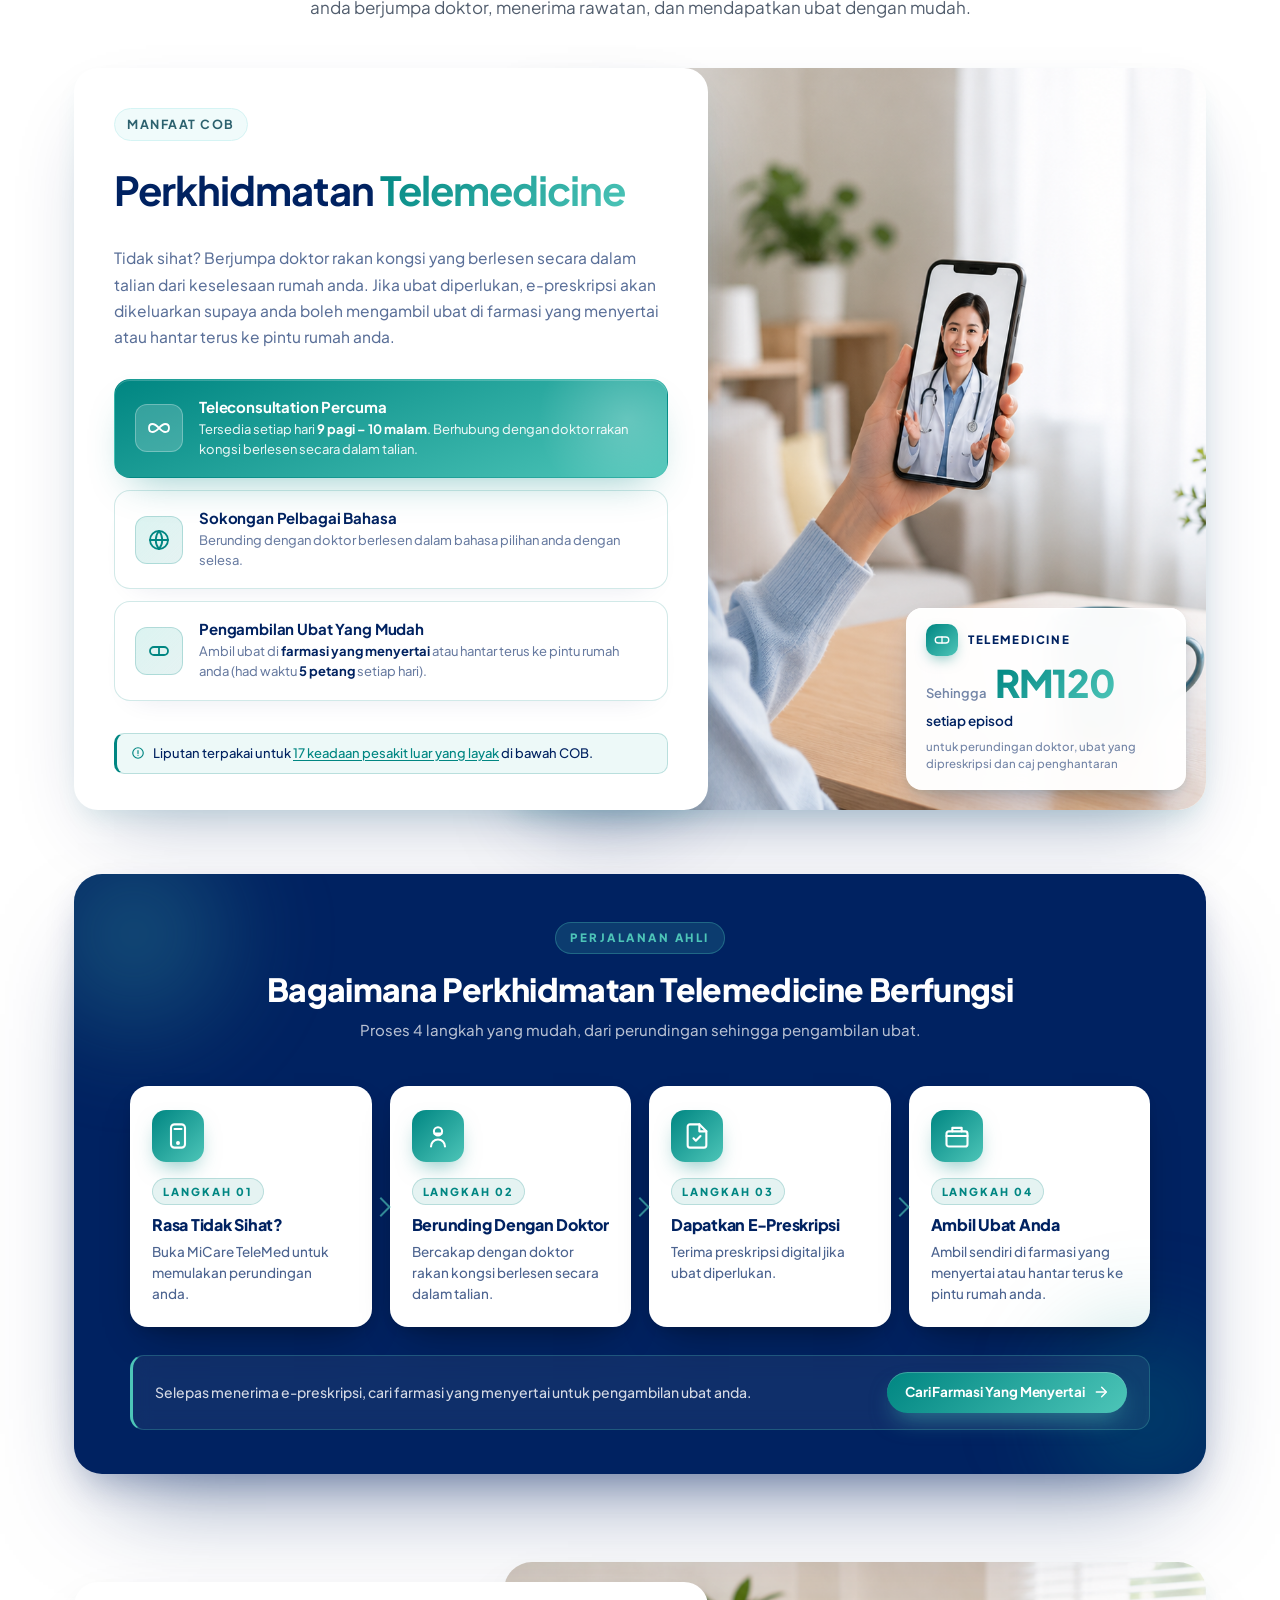
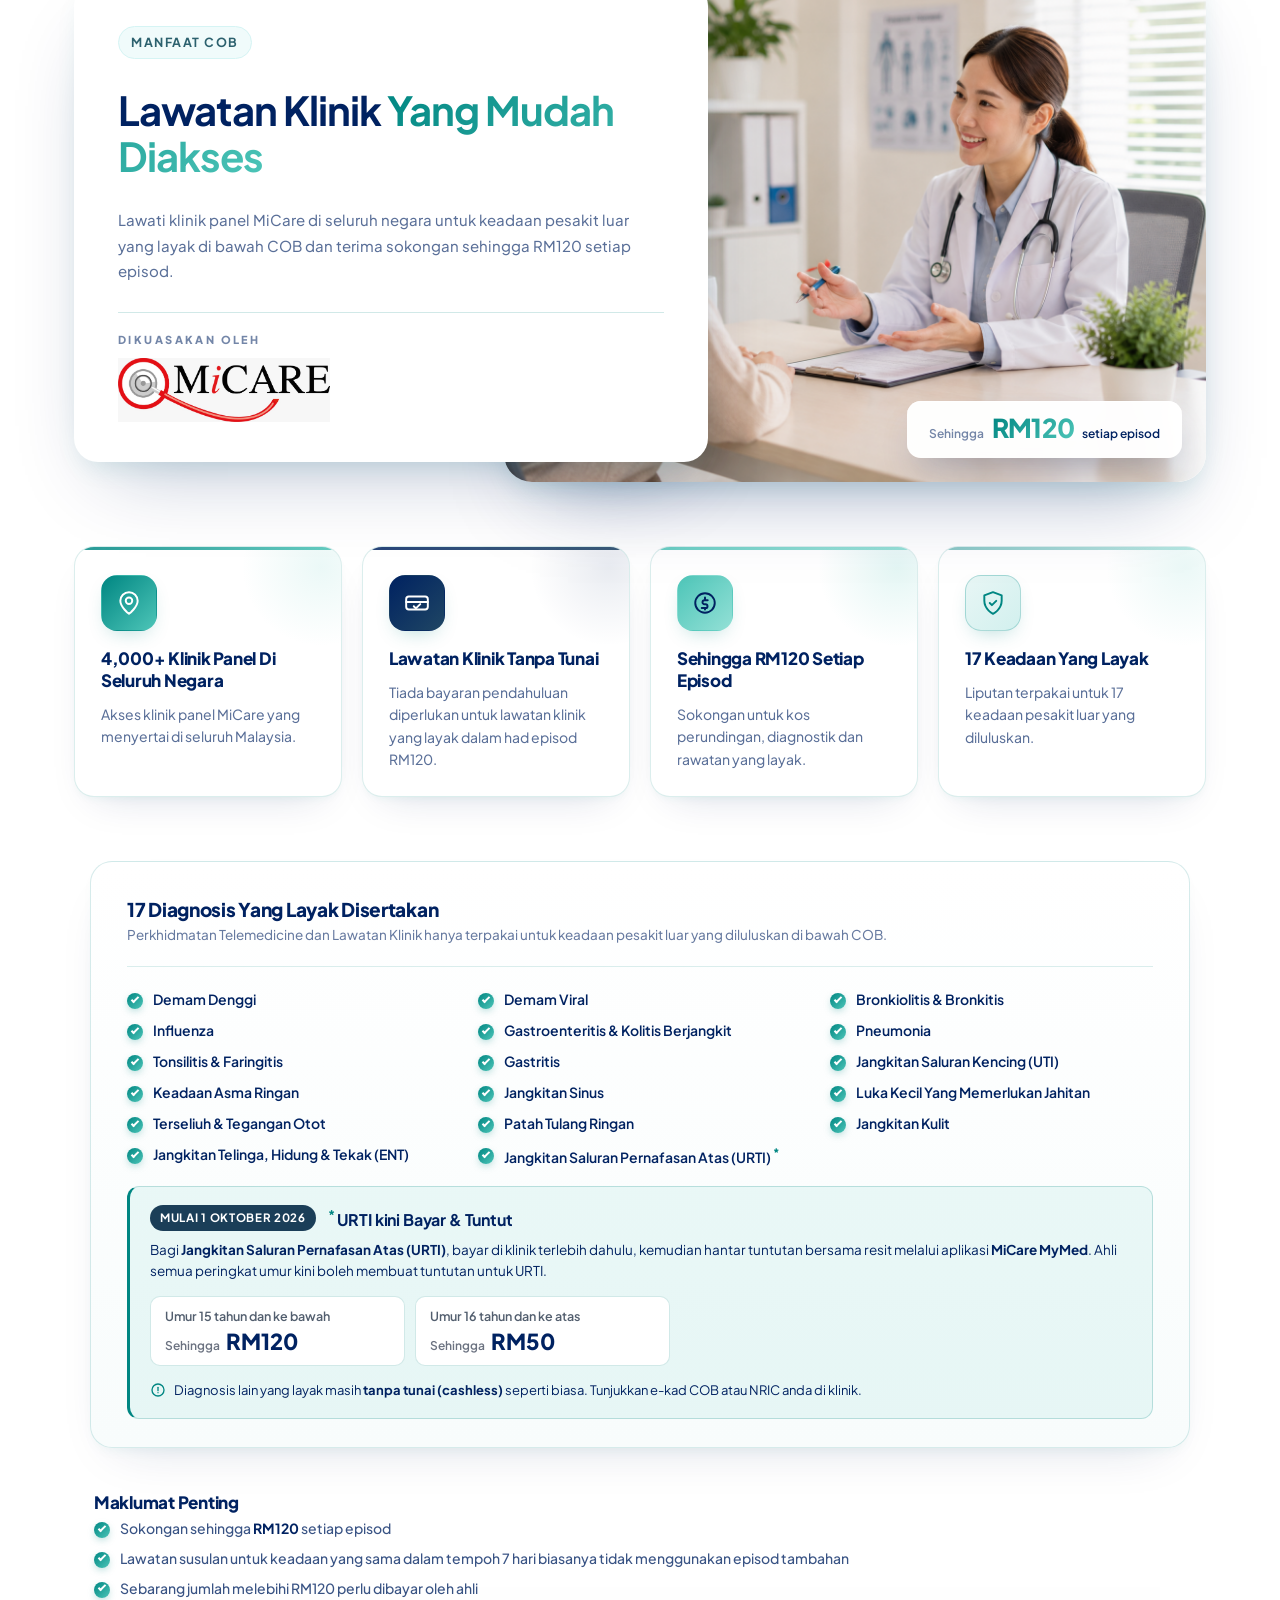
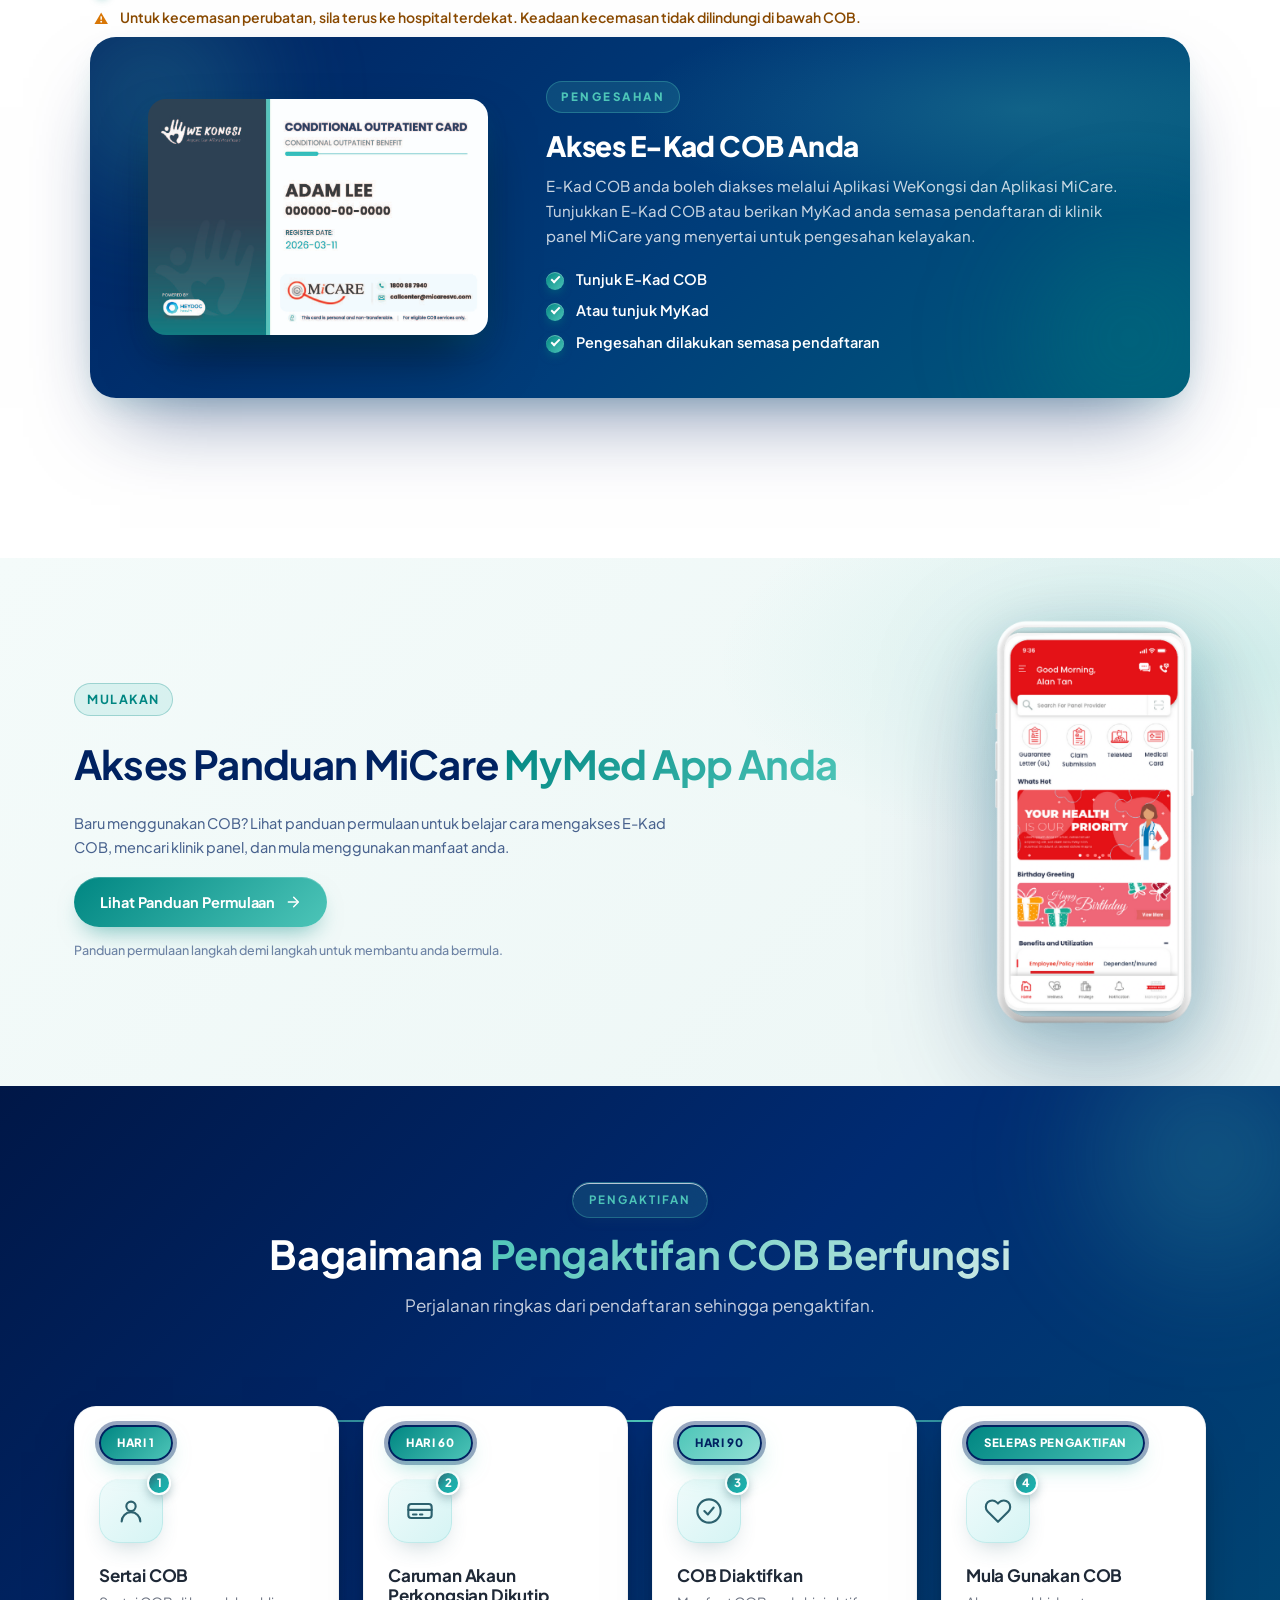
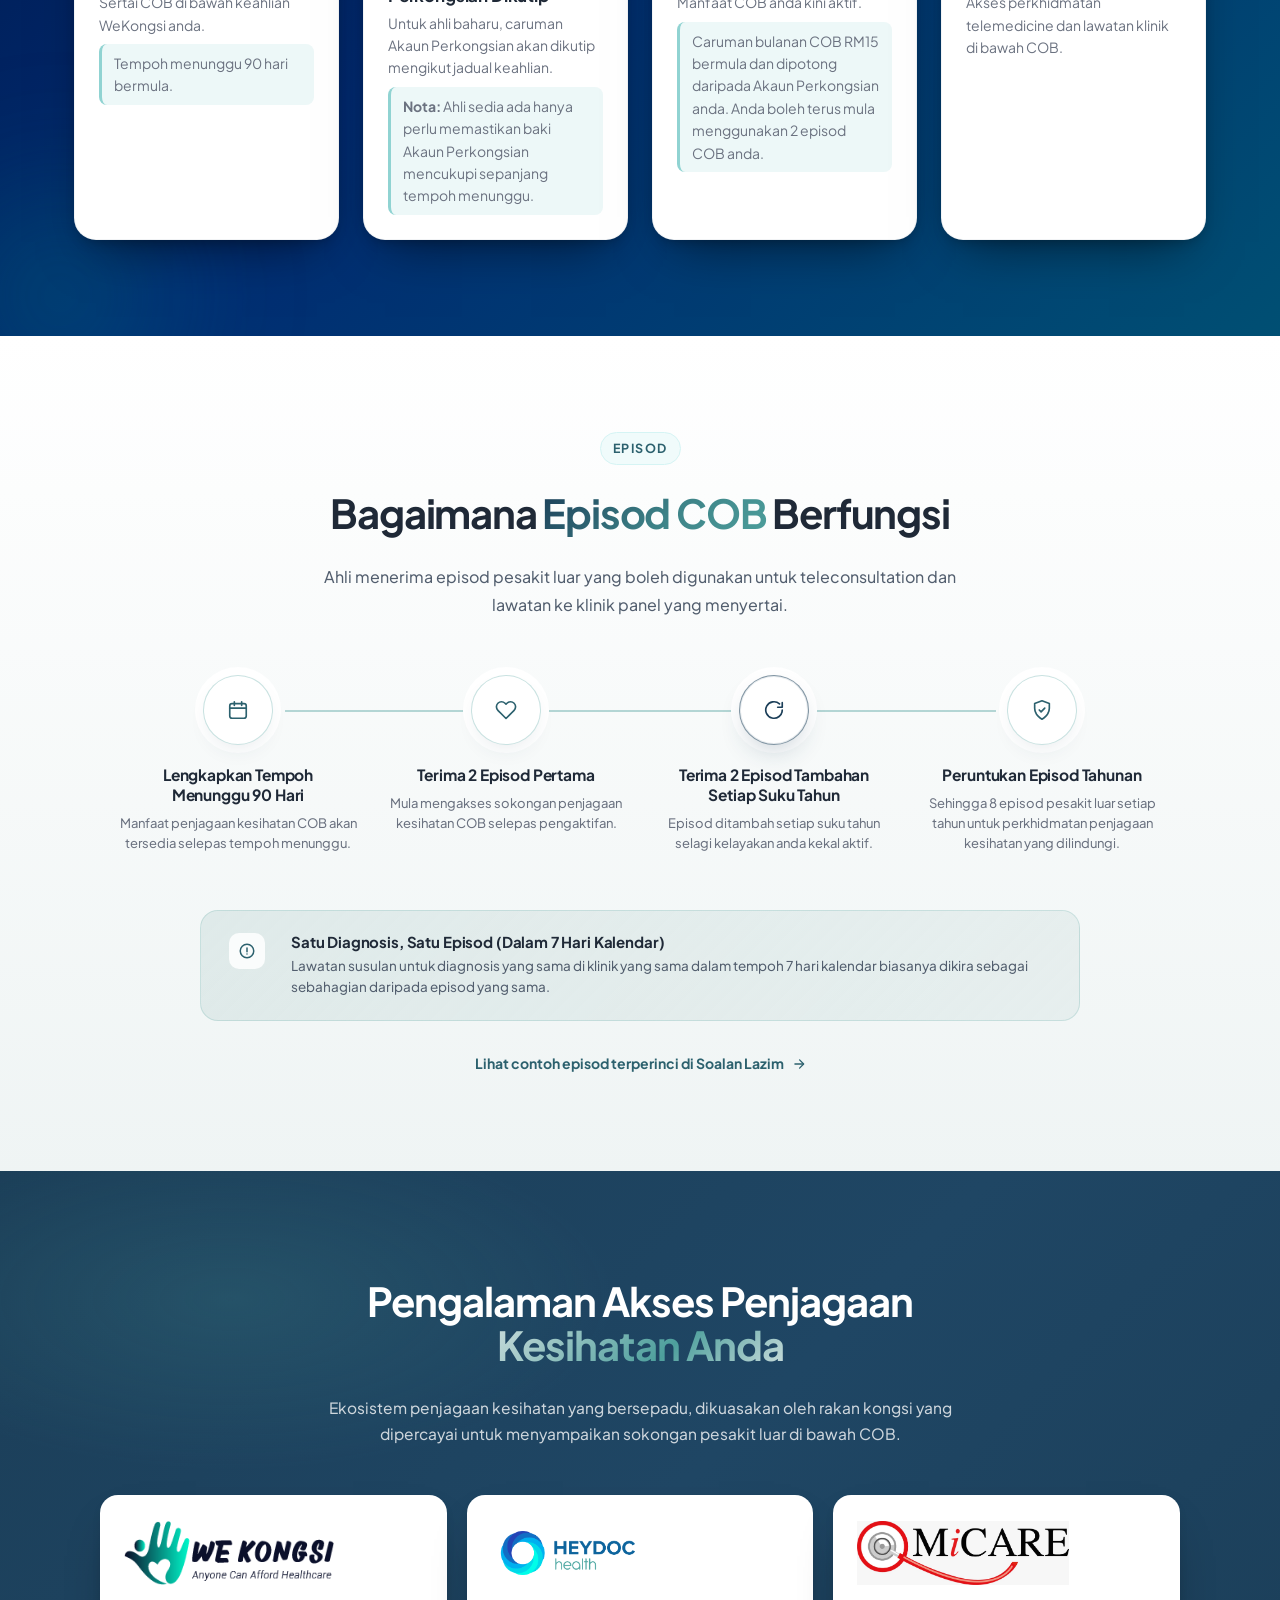
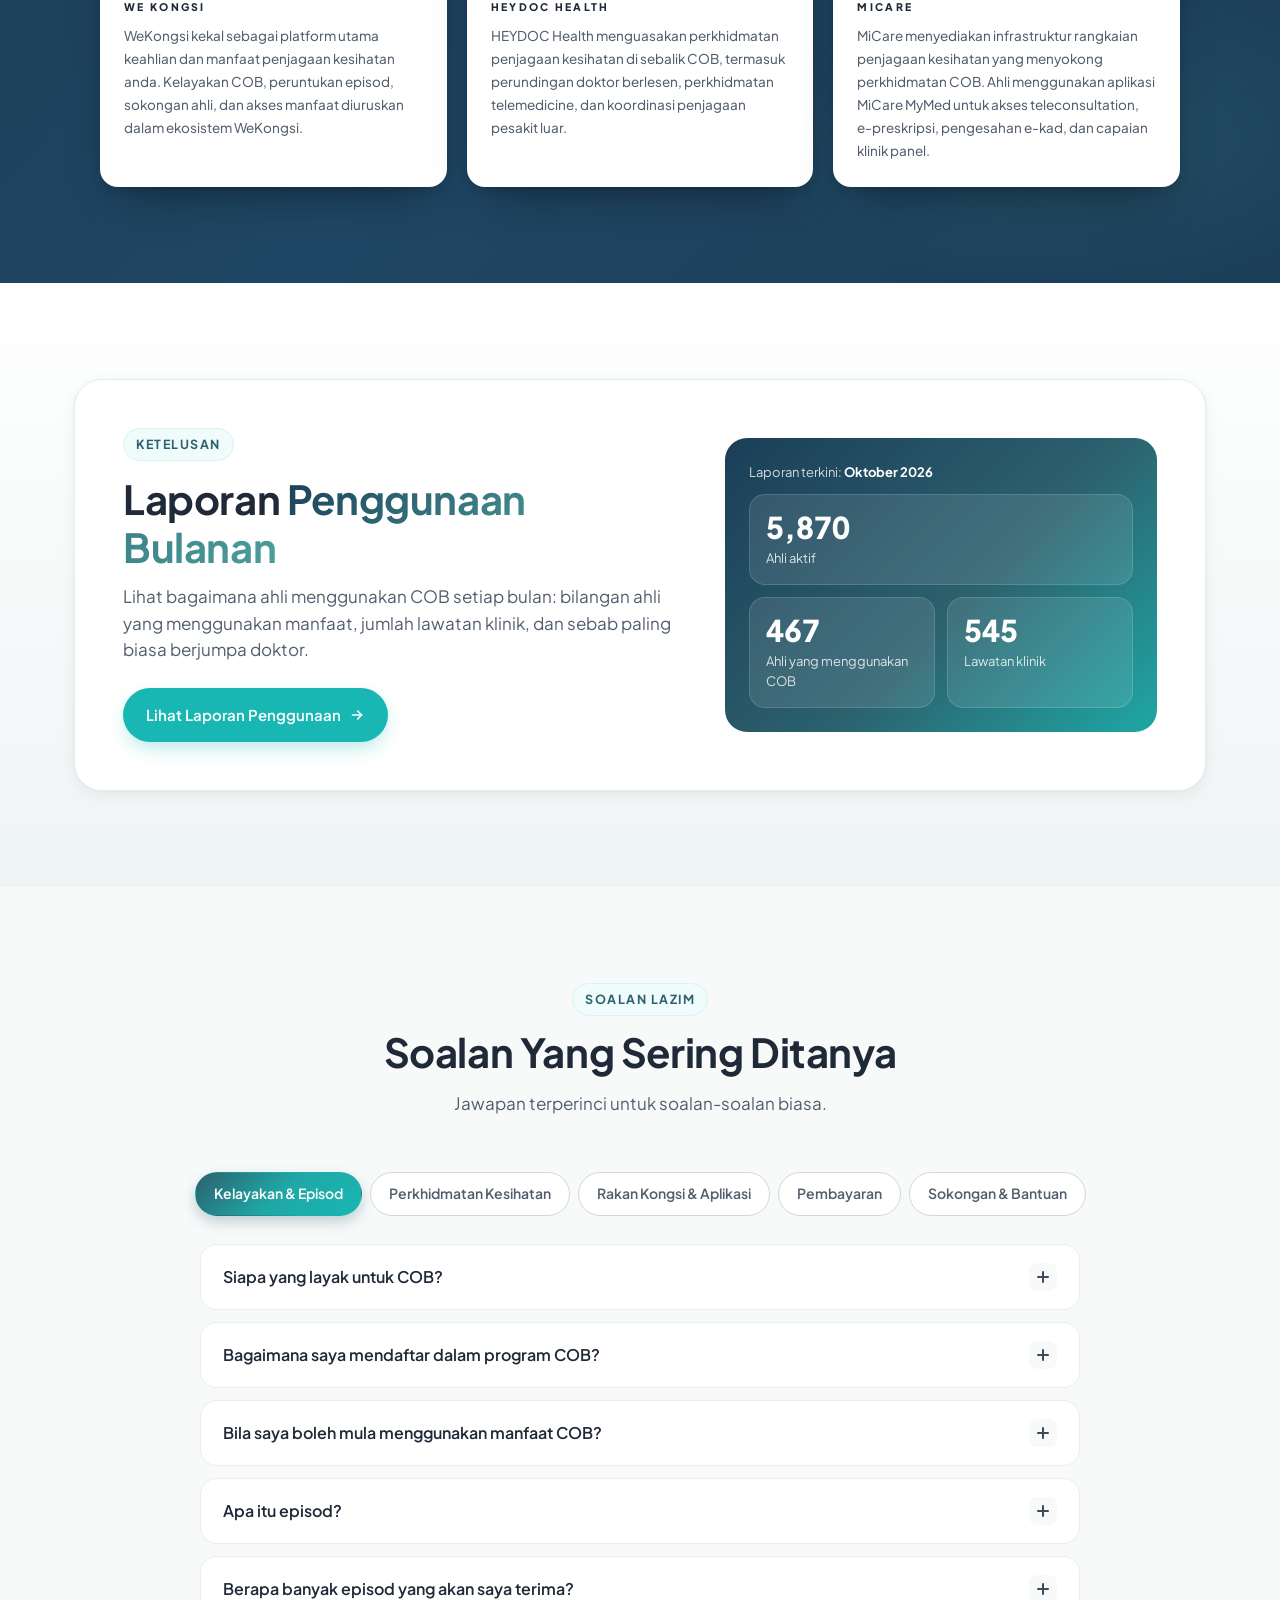
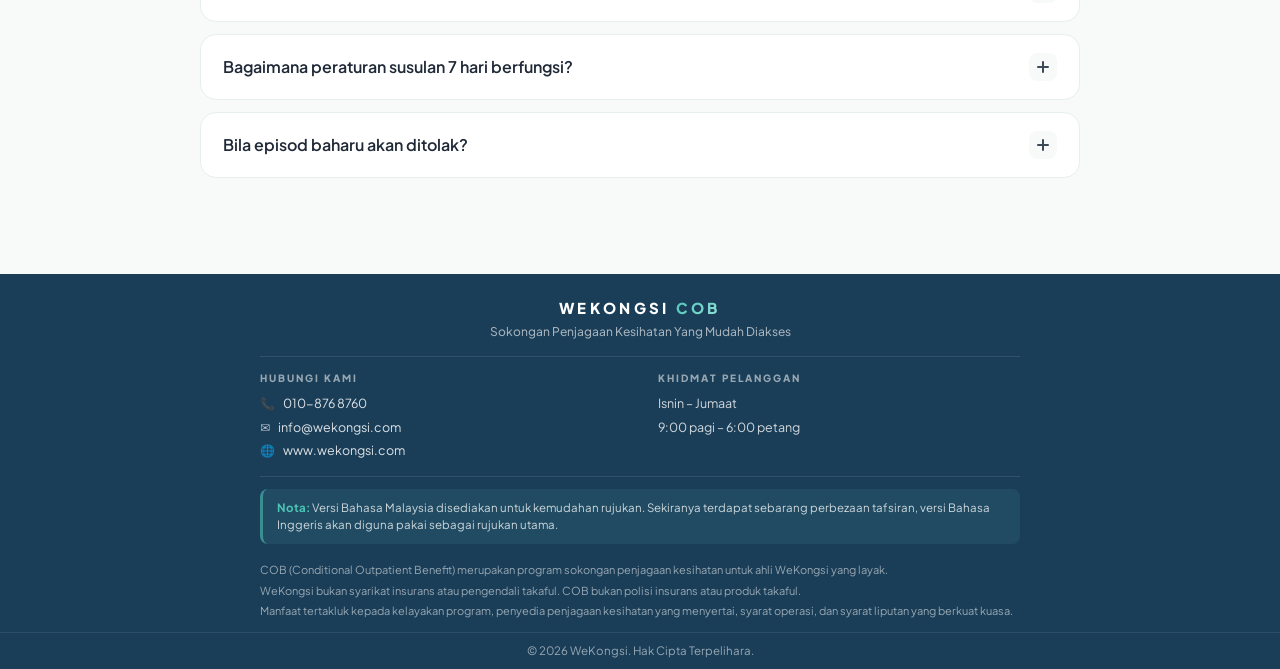
==== commit 3c461351: "Add October 2026 COB utilisation report - utilisation-data.js: October figures (5,870 active members" ====
--- a/index-bm.html
+++ b/index-bm.html
@@ -720,7 +720,7 @@
     </div>
   </footer>
 
-  <script src="utilisation-data.js?v=2026-10"></script>
+  <script src="utilisation-data.js?v=2026-11"></script>
   <script src="script.js?v=2026-09c"></script>
 </body>
 </html>
